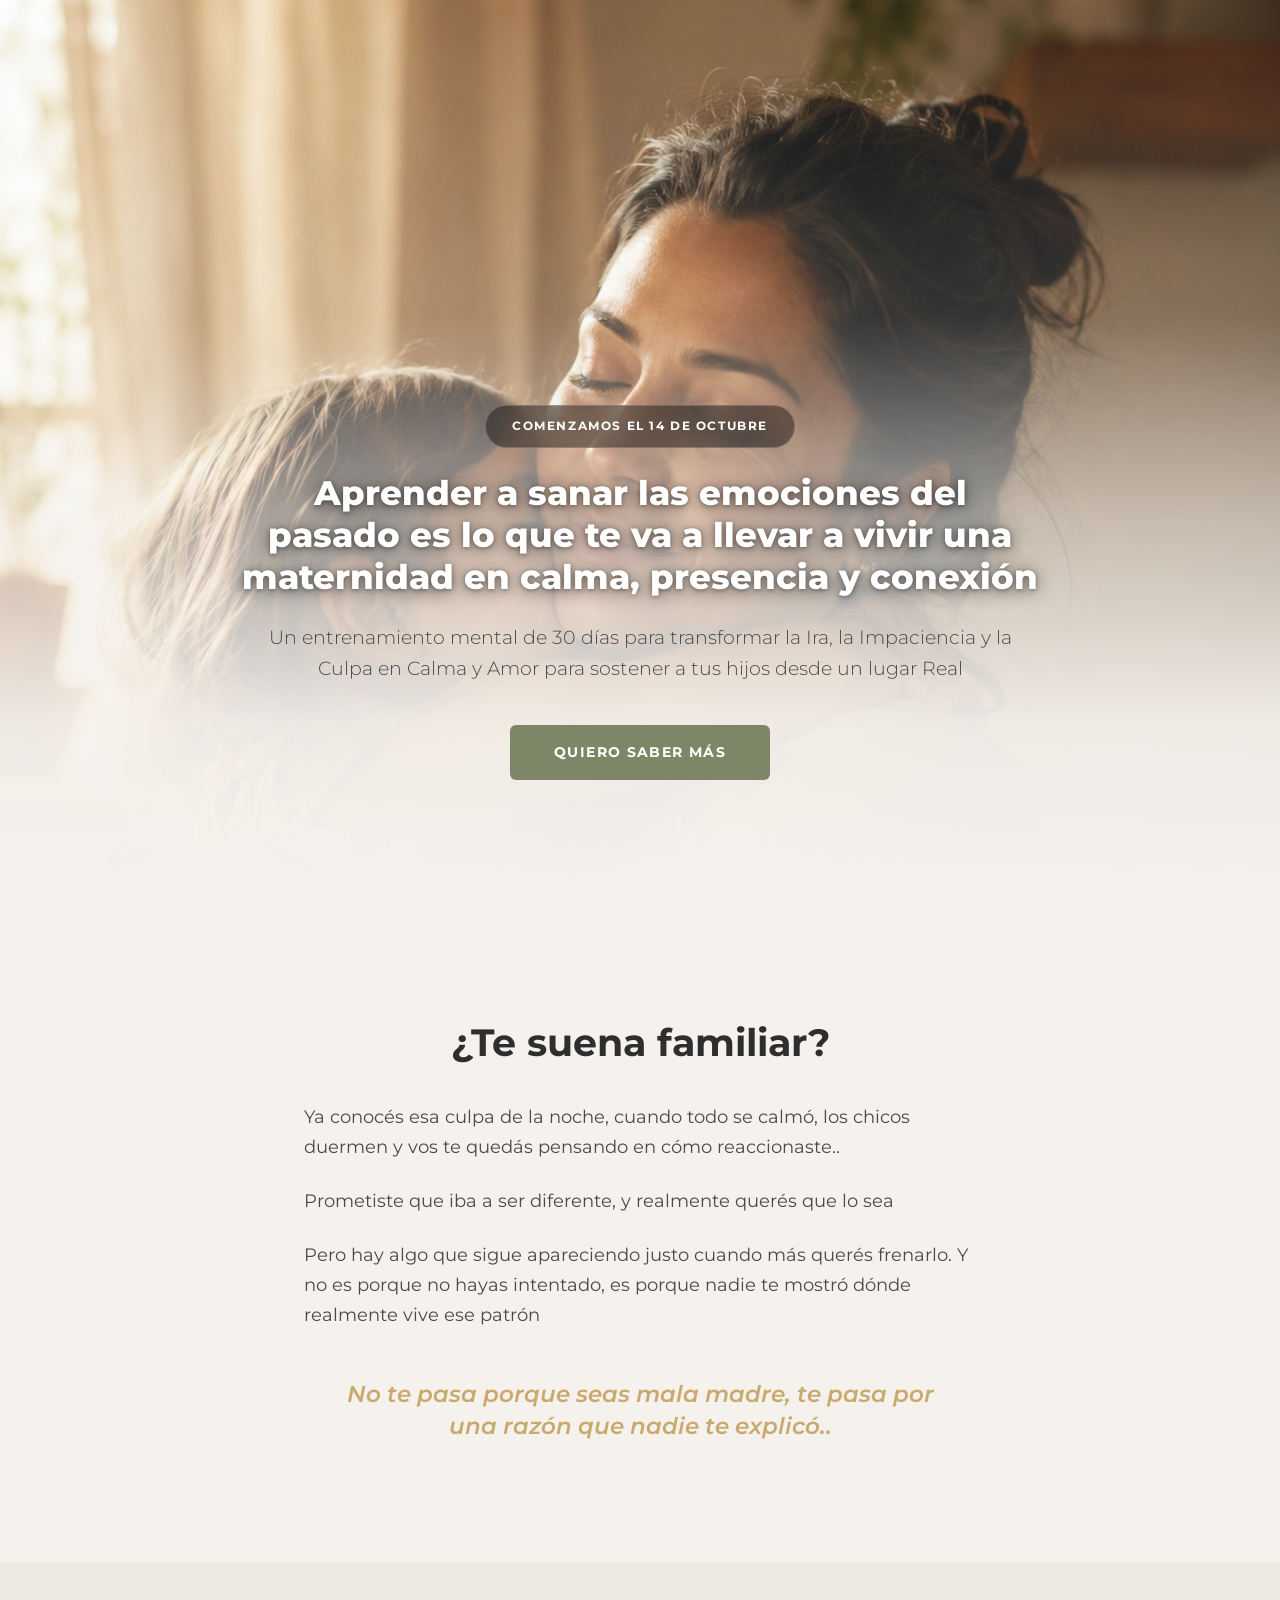
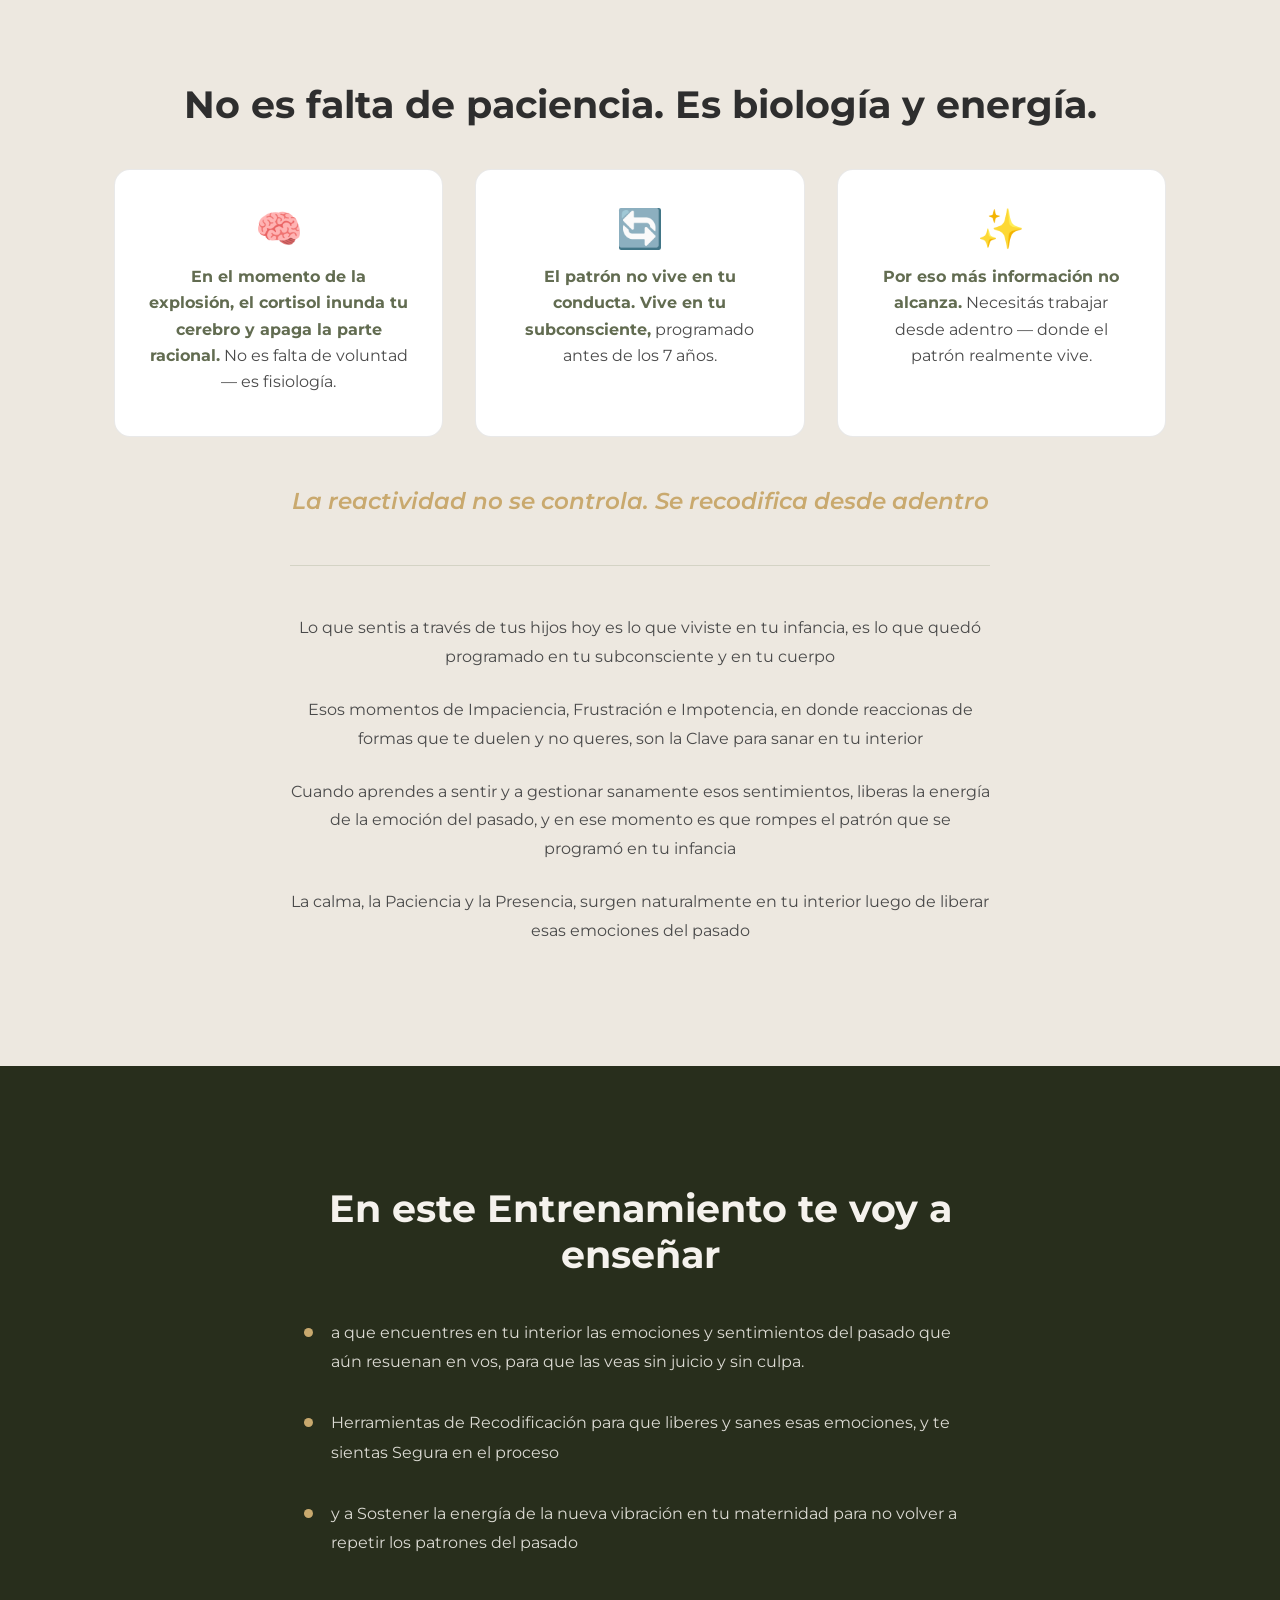
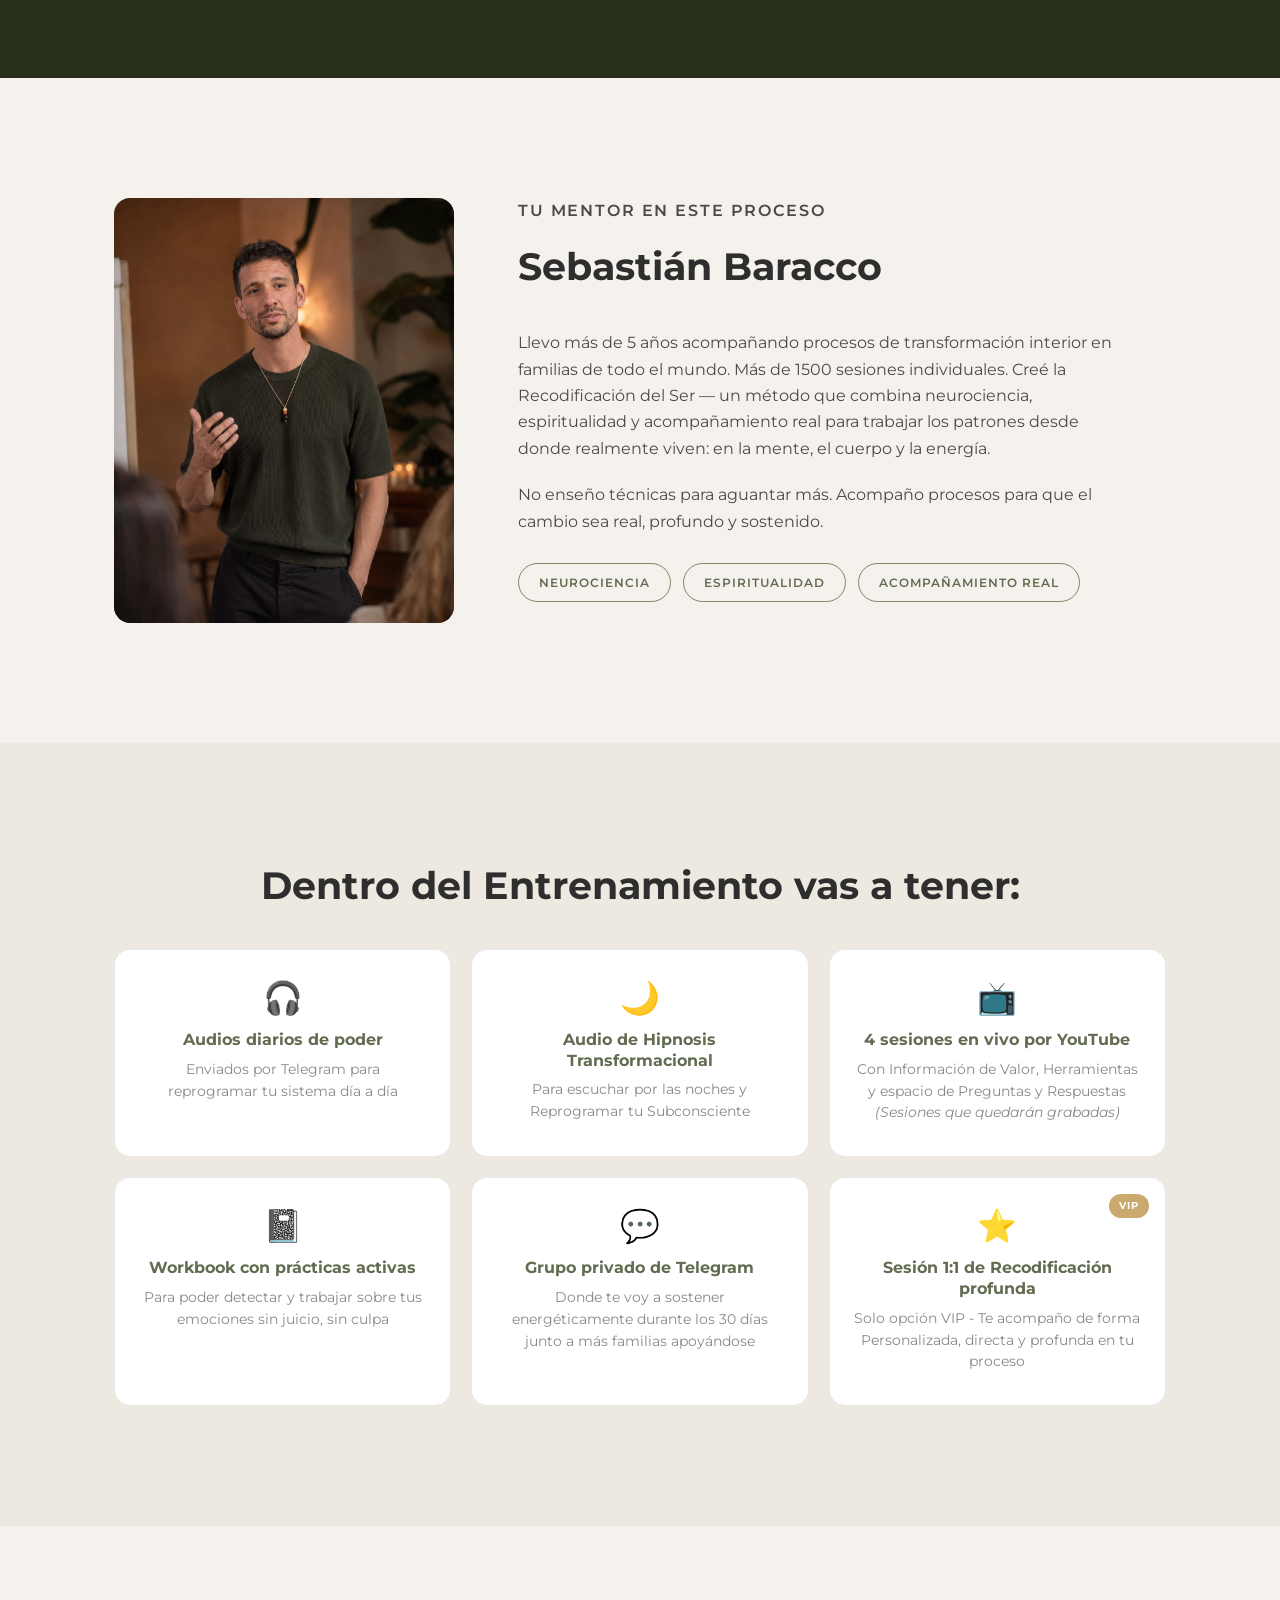
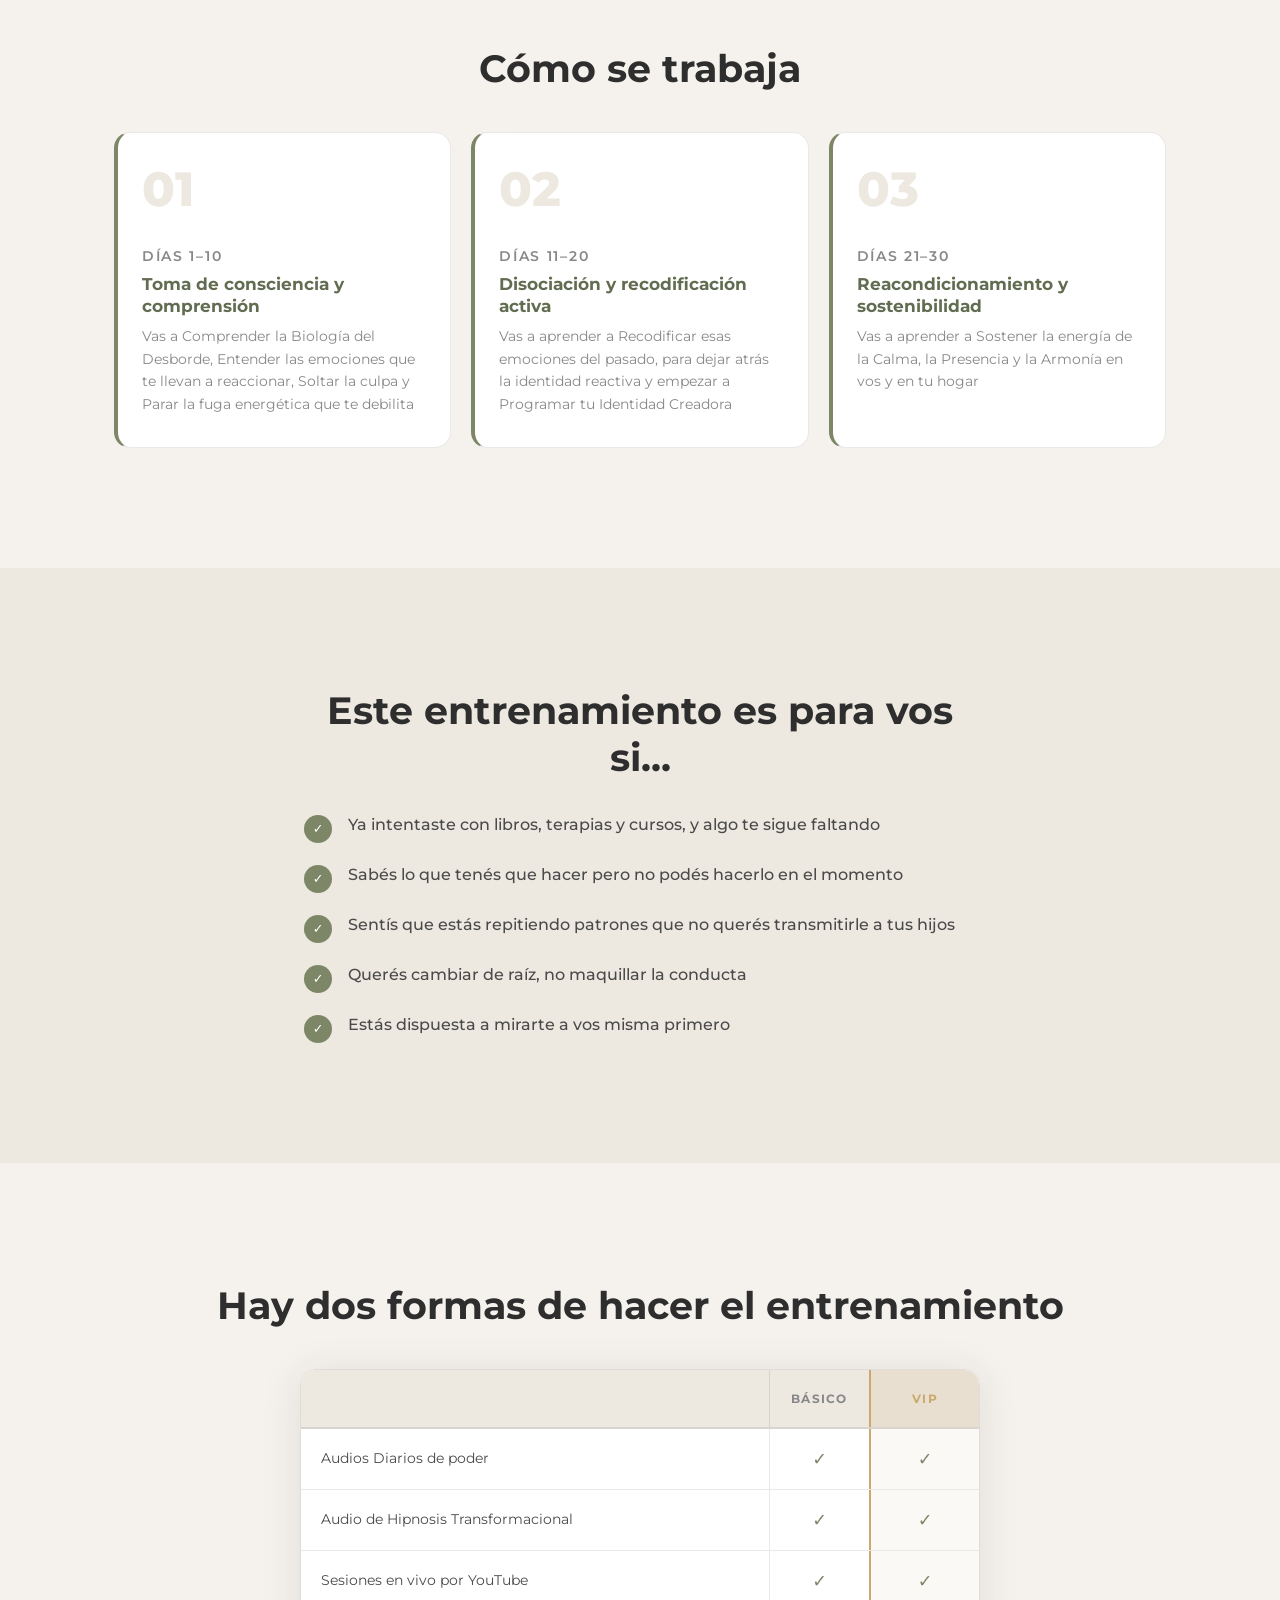
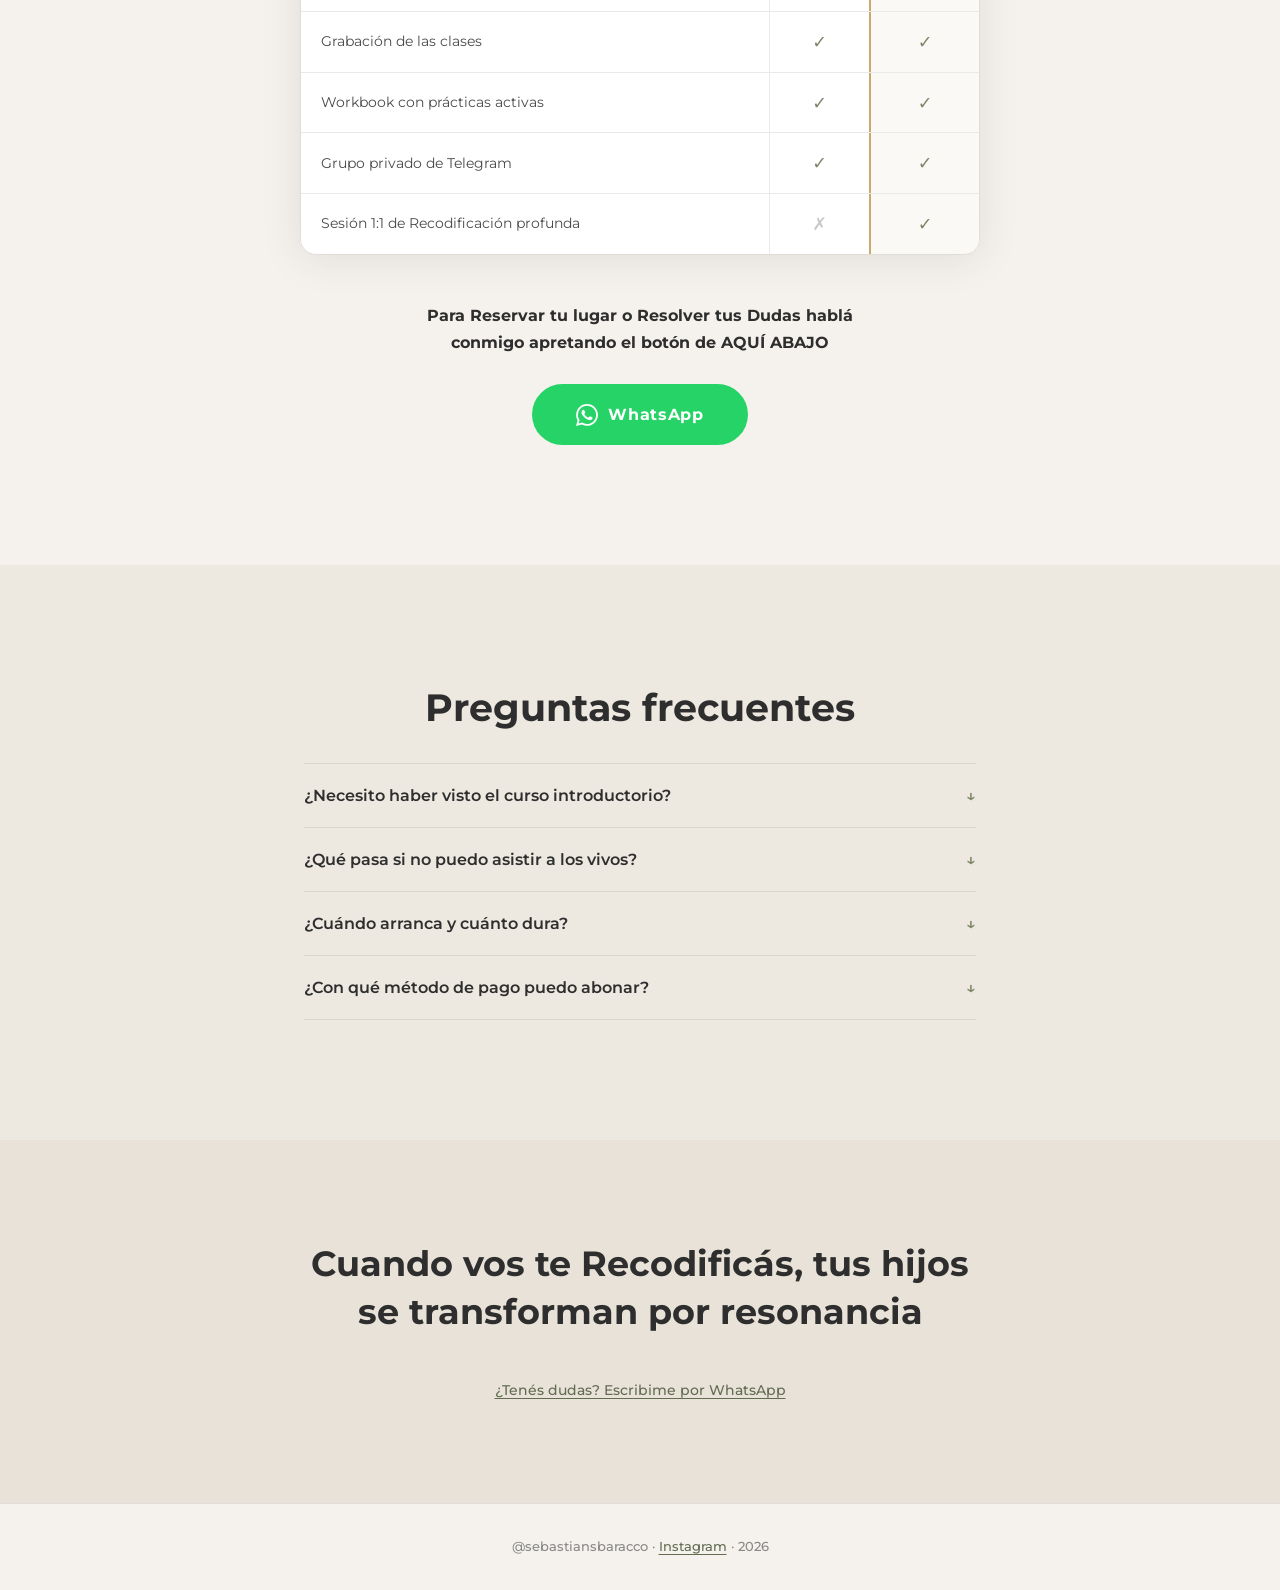
==== Mi-web/index.html @ 48325417 "Update index.html" ====
<!DOCTYPE html>
<html lang="es">
<head>
  <meta charset="UTF-8" />
  <meta name="viewport" content="width=device-width, initial-scale=1.0" />

  <!-- SEO -->
  <title>Recodifica tu Reactividad — Sebastián Baracco</title>
  <meta name="description" content="Un entrenamiento mental de 30 días para transformar la Ira, la Impaciencia y la Culpa en Calma y Amor. Creado por Sebastián Baracco, mentor de familias conscientes." />
  <meta property="og:title" content="Recodifica tu Reactividad" />
  <meta property="og:description" content="Aprender a sanar las emociones del pasado es lo que te va a llevar a vivir una maternidad en calma, presencia y conexión." />
  <meta property="og:image" content="assets/img/hero-image.jpg" />
  <meta property="og:type" content="website" />
  <meta name="twitter:card" content="summary_large_image" />

  <!-- Google Fonts: Montserrat -->
  <link rel="preconnect" href="https://fonts.googleapis.com" />
  <link rel="preconnect" href="https://fonts.gstatic.com" crossorigin />
  <link href="https://fonts.googleapis.com/css2?family=Montserrat:ital,wght@0,300;0,400;0,500;0,600;0,700;0,800&display=swap" rel="stylesheet" />

  <!-- Favicon -->
  <link rel="icon" href="assets/img/favicon.png" type="image/png" />
  <link rel="apple-touch-icon" href="assets/img/favicon.png" />

  <link rel="stylesheet" href="styles.css?v=20260605" />
</head>
<body>

  <!-- ================================================================
       1. HERO
  ================================================================ -->
  <section class="hero" id="hero">
    <div class="hero-bg" style="background-image: url('assets/img/hero-image.jpg')"></div>
    <div class="hero-overlay"></div>
    <div class="hero-content">
      <p class="hero-eyebrow hero-badge reveal">COMENZAMOS EL 14 DE OCTUBRE</p>
      <h1 class="hero-title reveal">
        Aprender a sanar las emociones del pasado es lo que te va a llevar a vivir una maternidad en calma, presencia y conexión
      </h1>
      <p class="hero-subtitle reveal">
        Un entrenamiento mental de 30 días para transformar la Ira, la Impaciencia y la Culpa en Calma y Amor para sostener a tus hijos desde un lugar Real
      </p>
      <a href="#problema" class="btn-primary reveal" id="hero-cta">Quiero saber más</a>
    </div>
  </section>


  <!-- ================================================================
       2. EL PROBLEMA
  ================================================================ -->
  <section class="section problema" id="problema">
    <div class="container container-narrow">
      <h2 class="section-title reveal">¿Te suena familiar?</h2>
      <div class="prose">
        <p class="reveal">Ya conocés esa culpa de la noche, cuando todo se calmó, los chicos duermen y vos te quedás pensando en cómo reaccionaste..</p>
        <p class="reveal">Prometiste que iba a ser diferente, y realmente querés que lo sea</p>
        <p class="reveal">Pero hay algo que sigue apareciendo justo cuando más querés frenarlo. Y no es porque no hayas intentado, es porque nadie te mostró dónde realmente vive ese patrón</p>
      </div>
      <p class="quote-highlight reveal">No te pasa porque seas mala madre, te pasa por una razón que nadie te explicó..</p>
    </div>
  </section>


  <!-- ================================================================
       3. LA REVELACIÓN
  ================================================================ -->
  <section class="section revelacion" id="revelacion">
    <div class="container">
      <h2 class="section-title reveal">No es falta de paciencia. Es biología y energía.</h2>

      <div class="revelation-grid">
        <div class="revelation-item reveal">
          <span class="revelation-icon" aria-hidden="true">🧠</span>
          <p><strong>En el momento de la explosión, el cortisol inunda tu cerebro y apaga la parte racional.</strong> No es falta de voluntad — es fisiología.</p>
        </div>
        <div class="revelation-item reveal">
          <span class="revelation-icon" aria-hidden="true">🔄</span>
          <p><strong>El patrón no vive en tu conducta. Vive en tu subconsciente,</strong> programado antes de los 7 años.</p>
        </div>
        <div class="revelation-item reveal">
          <span class="revelation-icon" aria-hidden="true">✨</span>
          <p><strong>Por eso más información no alcanza.</strong> Necesitás trabajar desde adentro — donde el patrón realmente vive.</p>
        </div>
      </div>

      <p class="quote-highlight reveal">La reactividad no se controla. Se recodifica desde adentro</p>

      <div class="reflection-prose">
        <p class="reveal">Lo que sentis a través de tus hijos hoy es lo que viviste en tu infancia, es lo que quedó programado en tu subconsciente y en tu cuerpo</p>
        <p class="reveal">Esos momentos de Impaciencia, Frustración e Impotencia, en donde reaccionas de formas que te duelen y no queres, son la Clave para sanar en tu interior</p>
        <p class="reveal">Cuando aprendes a sentir y a gestionar sanamente esos sentimientos, liberas la energía de la emoción del pasado, y en ese momento es que rompes el patrón que se programó en tu infancia</p>
        <p class="reveal">La calma, la Paciencia y la Presencia, surgen naturalmente en tu interior luego de liberar esas emociones del pasado</p>
      </div>
    </div>
  </section>


  <!-- ================================================================
       4. EN ESTE ENTRENAMIENTO — bloque oscuro
  ================================================================ -->
  <section class="section ensenanza" id="ensenanza">
    <div class="container container-narrow">
      <h2 class="section-title reveal">En este Entrenamiento te voy a enseñar</h2>
      <ul class="ensenanza-list">
        <li class="reveal">a que encuentres en tu interior las emociones y sentimientos del pasado que aún resuenan en vos, para que las veas sin juicio y sin culpa.</li>
        <li class="reveal">Herramientas de Recodificación para que liberes y sanes esas emociones, y te sientas Segura en el proceso</li>
        <li class="reveal">y a Sostener la energía de la nueva vibración en tu maternidad para no volver a repetir los patrones del pasado</li>
      </ul>
    </div>
  </section>


  <!-- ================================================================
       5. QUIÉN ES SEBA
  ================================================================ -->
  <section class="section seba" id="seba">
    <div class="container">
      <div class="seba-inner">
        <div class="seba-photo reveal">
          <img src="assets/img/seba-foto.jpg" alt="Sebastián Baracco, mentor de familias conscientes" loading="lazy" />
        </div>
        <div class="seba-text">
          <p class="section-eyebrow reveal">Tu mentor en este proceso</p>
          <h2 class="section-title left reveal">Sebastián Baracco</h2>
          <p class="reveal">Llevo más de 5 años acompañando procesos de transformación interior en familias de todo el mundo. Más de 1500 sesiones individuales. Creé la Recodificación del Ser — un método que combina neurociencia, espiritualidad y acompañamiento real para trabajar los patrones desde donde realmente viven: en la mente, el cuerpo y la energía.</p>
          <p class="reveal">No enseño técnicas para aguantar más. Acompaño procesos para que el cambio sea real, profundo y sostenido.</p>
          <div class="pillars reveal">
            <span class="pillar">Neurociencia</span>
            <span class="pillar">Espiritualidad</span>
            <span class="pillar">Acompañamiento real</span>
          </div>
        </div>
      </div>
    </div>
  </section>


  <!-- ================================================================
       6. QUÉ INCLUYE
  ================================================================ -->
  <section class="section incluye" id="incluye">
    <div class="container">
      <h2 class="section-title reveal">Dentro del Entrenamiento vas a tener:</h2>

      <div class="includes-grid">
        <div class="include-card reveal">
          <span class="include-icon" aria-hidden="true">🎧</span>
          <h3>Audios diarios de poder</h3>
          <p>Enviados por Telegram para reprogramar tu sistema día a día</p>
        </div>
        <div class="include-card reveal">
          <span class="include-icon" aria-hidden="true">🌙</span>
          <h3>Audio de Hipnosis Transformacional</h3>
          <p>Para escuchar por las noches y Reprogramar tu Subconsciente</p>
        </div>
        <div class="include-card reveal">
          <span class="include-icon" aria-hidden="true">📺</span>
          <h3>4 sesiones en vivo por YouTube</h3>
          <p>Con Información de Valor, Herramientas y espacio de Preguntas y Respuestas<br><em>(Sesiones que quedarán grabadas)</em></p>
        </div>
        <div class="include-card reveal">
          <span class="include-icon" aria-hidden="true">📓</span>
          <h3>Workbook con prácticas activas</h3>
          <p>Para poder detectar y trabajar sobre tus emociones sin juicio, sin culpa</p>
        </div>
        <div class="include-card reveal">
          <span class="include-icon" aria-hidden="true">💬</span>
          <h3>Grupo privado de Telegram</h3>
          <p>Donde te voy a sostener energéticamente durante los 30 días junto a más familias apoyándose</p>
        </div>
        <div class="include-card reveal vip-only">
          <span class="include-icon" aria-hidden="true">⭐</span>
          <h3>Sesión 1:1 de Recodificación profunda</h3>
          <p>Solo opción VIP - Te acompaño de forma Personalizada, directa y profunda en tu proceso</p>
          <span class="card-vip-tag">VIP</span>
        </div>
      </div>
    </div>
  </section>


  <!-- ================================================================
       7. LAS 3 FASES
  ================================================================ -->
  <section class="section fases" id="fases">
    <div class="container">
      <h2 class="section-title reveal">Cómo se trabaja</h2>

      <div class="fases-grid">
        <div class="fase-card reveal">
          <span class="fase-numero" aria-hidden="true">01</span>
          <div class="fase-content">
            <p class="fase-dias">Días 1–10</p>
            <h3>Toma de consciencia y comprensión</h3>
            <p>Vas a Comprender la Biología del Desborde, Entender las emociones que te llevan a reaccionar, Soltar la culpa y Parar la fuga energética que te debilita</p>
          </div>
        </div>
        <div class="fase-card reveal">
          <span class="fase-numero" aria-hidden="true">02</span>
          <div class="fase-content">
            <p class="fase-dias">Días 11–20</p>
            <h3>Disociación y recodificación activa</h3>
            <p>Vas a aprender a Recodificar esas emociones del pasado, para dejar atrás la identidad reactiva y empezar a Programar tu Identidad Creadora</p>
          </div>
        </div>
        <div class="fase-card reveal">
          <span class="fase-numero" aria-hidden="true">03</span>
          <div class="fase-content">
            <p class="fase-dias">Días 21–30</p>
            <h3>Reacondicionamiento y sostenibilidad</h3>
            <p>Vas a aprender a Sostener la energía de la Calma, la Presencia y la Armonía en vos y en tu hogar</p>
          </div>
        </div>
      </div>
    </div>
  </section>


  <!-- ================================================================
       8. PARA QUIÉN ES
  ================================================================ -->
  <section class="section para-quien" id="para-quien">
    <div class="container container-narrow">
      <h2 class="section-title reveal">Este entrenamiento es para vos si...</h2>

      <ul class="checklist" role="list">
        <li class="reveal"><span class="check" aria-hidden="true">✓</span>Ya intentaste con libros, terapias y cursos, y algo te sigue faltando</li>
        <li class="reveal"><span class="check" aria-hidden="true">✓</span>Sabés lo que tenés que hacer pero no podés hacerlo en el momento</li>
        <li class="reveal"><span class="check" aria-hidden="true">✓</span>Sentís que estás repitiendo patrones que no querés transmitirle a tus hijos</li>
        <li class="reveal"><span class="check" aria-hidden="true">✓</span>Querés cambiar de raíz, no maquillar la conducta</li>
        <li class="reveal"><span class="check" aria-hidden="true">✓</span>Estás dispuesta a mirarte a vos misma primero</li>
      </ul>
    </div>
  </section>


  <!-- ================================================================
       9. LA OFERTA — tabla comparativa
  ================================================================ -->
  <section class="section oferta" id="oferta">
    <div class="container">
      <h2 class="section-title reveal">Hay dos formas de hacer el entrenamiento</h2>

      <div class="comparison-wrap reveal">
        <div class="comparison-table">

          <!-- Cabecera -->
          <div class="ct-row ct-head-row">
            <div class="ct-feat-col"></div>
            <div class="ct-plan-col ct-basic-col">Básico</div>
            <div class="ct-plan-col ct-vip-col">VIP</div>
          </div>

          <!-- Filas de funcionalidades -->
          <div class="ct-row">
            <div class="ct-feat-col">Audios Diarios de poder</div>
            <div class="ct-plan-col ct-basic-col"><span class="ct-yes">✓</span></div>
            <div class="ct-plan-col ct-vip-col"><span class="ct-yes">✓</span></div>
          </div>
          <div class="ct-row">
            <div class="ct-feat-col">Audio de Hipnosis Transformacional</div>
            <div class="ct-plan-col ct-basic-col"><span class="ct-yes">✓</span></div>
            <div class="ct-plan-col ct-vip-col"><span class="ct-yes">✓</span></div>
          </div>
          <div class="ct-row">
            <div class="ct-feat-col">Sesiones en vivo por YouTube</div>
            <div class="ct-plan-col ct-basic-col"><span class="ct-yes">✓</span></div>
            <div class="ct-plan-col ct-vip-col"><span class="ct-yes">✓</span></div>
          </div>
          <div class="ct-row">
            <div class="ct-feat-col">Grabación de las clases</div>
            <div class="ct-plan-col ct-basic-col"><span class="ct-yes">✓</span></div>
            <div class="ct-plan-col ct-vip-col"><span class="ct-yes">✓</span></div>
          </div>
          <div class="ct-row">
            <div class="ct-feat-col">Workbook con prácticas activas</div>
            <div class="ct-plan-col ct-basic-col"><span class="ct-yes">✓</span></div>
            <div class="ct-plan-col ct-vip-col"><span class="ct-yes">✓</span></div>
          </div>
          <div class="ct-row">
            <div class="ct-feat-col">Grupo privado de Telegram</div>
            <div class="ct-plan-col ct-basic-col"><span class="ct-yes">✓</span></div>
            <div class="ct-plan-col ct-vip-col"><span class="ct-yes">✓</span></div>
          </div>
          <div class="ct-row ct-last-row">
            <div class="ct-feat-col">Sesión 1:1 de Recodificación profunda</div>
            <div class="ct-plan-col ct-basic-col"><span class="ct-no">✗</span></div>
            <div class="ct-plan-col ct-vip-col"><span class="ct-yes">✓</span></div>
          </div>

        </div>
      </div>

      <p class="comparison-cta-text reveal"><strong>Para Reservar tu lugar o Resolver tus Dudas hablá conmigo apretando el botón de AQUÍ ABAJO</strong></p>

      <a href="https://wa.me/59897988262?text=Seba%20vengo%20de%20la%20p%C3%A1gina%20del%20Entrenamiento%20de%2030%20d%C3%ADas%2C%20y%20quiero%20ser%20parte...%20%28dime%20tu%20consulta%20si%20la%20tienes%29" class="btn-whatsapp reveal" target="_blank" rel="noopener noreferrer">
        <svg xmlns="http://www.w3.org/2000/svg" width="22" height="22" viewBox="0 0 24 24" fill="currentColor" aria-hidden="true">
          <path d="M.057 24l1.687-6.163c-1.041-1.804-1.588-3.849-1.587-5.946.003-6.556 5.338-11.891 11.893-11.891 3.181.001 6.167 1.24 8.413 3.488 2.245 2.248 3.481 5.236 3.48 8.414-.003 6.557-5.338 11.892-11.893 11.892-1.99-.001-3.951-.5-5.688-1.448l-6.305 1.654zm6.597-3.807c1.676.995 3.276 1.591 5.392 1.592 5.448 0 9.886-4.434 9.889-9.885.002-5.462-4.415-9.89-9.881-9.892-5.452 0-9.887 4.434-9.889 9.884-.001 2.225.651 3.891 1.746 5.634l-.999 3.648 3.742-.981zm11.387-5.464c-.074-.124-.272-.198-.57-.347-.297-.149-1.758-.867-2.031-.967-.272-.099-.47-.148-.669.149-.198.297-.768.967-.941 1.165-.173.198-.345.223-.643.074-.297-.149-1.255-.462-2.39-1.475-.883-.788-1.48-1.761-1.653-2.059-.173-.297-.018-.458.13-.606.134-.133.297-.347.446-.521.151-.172.2-.296.3-.495.099-.198.05-.372-.025-.521-.075-.148-.669-1.611-.916-2.206-.242-.579-.487-.501-.669-.51l-.57-.01c-.198 0-.52.074-.792.372s-1.04 1.016-1.04 2.479 1.065 2.876 1.213 3.074c.149.198 2.095 3.2 5.076 4.487.709.306 1.263.489 1.694.626.712.226 1.36.194 1.872.118.571-.085 1.758-.719 2.006-1.413.248-.695.248-1.29.173-1.414z"/>
        </svg>
        WhatsApp
      </a>

    </div>
  </section>


  <!-- ================================================================
       10. FAQ
  ================================================================ -->
  <section class="section faq" id="faq">
    <div class="container container-narrow">
      <h2 class="section-title reveal">Preguntas frecuentes</h2>

      <div class="accordion">
        <div class="accordion-item reveal">
          <button class="accordion-btn" aria-expanded="false">
            ¿Necesito haber visto el curso introductorio?
            <span class="accordion-arrow" aria-hidden="true">↓</span>
          </button>
          <div class="accordion-body" role="region">
            <p>Recomendamos verlo, pero no es obligatorio. Toda la información necesaria se da dentro del entrenamiento.</p>
          </div>
        </div>
        <div class="accordion-item reveal">
          <button class="accordion-btn" aria-expanded="false">
            ¿Qué pasa si no puedo asistir a los vivos?
            <span class="accordion-arrow" aria-hidden="true">↓</span>
          </button>
          <div class="accordion-body" role="region">
            <p>Quedan grabados y disponibles para que los veas cuando puedas.</p>
          </div>
        </div>
        <div class="accordion-item reveal">
          <button class="accordion-btn" aria-expanded="false">
            ¿Cuándo arranca y cuánto dura?
            <span class="accordion-arrow" aria-hidden="true">↓</span>
          </button>
          <div class="accordion-body" role="region">
            <p>Arranca el 14 de Octubre y dura 30 días exactos.</p>
          </div>
        </div>
        <div class="accordion-item reveal">
          <button class="accordion-btn" aria-expanded="false">
            ¿Con qué método de pago puedo abonar?
            <span class="accordion-arrow" aria-hidden="true">↓</span>
          </button>
          <div class="accordion-body" role="region">
            <p>Contactame por WhatsApp en el botón que está más abajo y te paso los datos.</p>
          </div>
        </div>
      </div>
    </div>
  </section>


  <!-- ================================================================
       11. CIERRE — CTA FINAL
  ================================================================ -->
  <section class="section cierre" id="cierre">
    <div class="container">
      <p class="cierre-title reveal">
        Cuando vos te Recodificás, tus hijos se transforman por resonancia
      </p>
      <a href="https://wa.me/59897988262?text=Seba%20vengo%20de%20la%20p%C3%A1gina%20del%20Entrenamiento%20de%2030%20d%C3%ADas%2C%20y%20quiero%20ser%20parte...%20%28dime%20tu%20consulta%20si%20la%20tienes%29" class="whatsapp-link reveal" target="_blank" rel="noopener noreferrer">
        ¿Tenés dudas? Escribime por WhatsApp
      </a>
    </div>
  </section>


  <!-- ================================================================
       12. FOOTER
  ================================================================ -->
  <footer class="footer">
    <div class="container">
      <p>
        @sebastiansbaracco ·
        <a href="https://instagram.com/sebastiansbaracco" target="_blank" rel="noopener noreferrer">Instagram</a>
        · 2026
      </p>
    </div>
  </footer>

  <script defer src="script.js?v=20260605"></script>

</body>
</html>
---- Mi-web/styles.css ----
/* ================================================================
   Recodifica tu Reactividad — Sebastián Baracco
   styles.css · v20260604
   Mobile-first · Montserrat · Paleta cálida premium
================================================================ */

/* ----------------------------------------------------------------
   1. CUSTOM PROPERTIES
---------------------------------------------------------------- */
:root {
  /* Paleta principal */
  --cream:      #f5f2ed;
  --cream-dark: #ede8e0;
  --olive:      #7d8767;
  --olive-dark: #626c51;
  --gold:       #c9a96e;
  --gold-light: #dbbe8e;
  --ink:        #2e2e2e;
  --ink-soft:   #4a4a4a;
  --ink-mute:   #888888;
  --white:      #ffffff;
  --line:       rgba(46, 46, 46, 0.1);

  /* Tipografía */
  --font:       'Montserrat', -apple-system, BlinkMacSystemFont, 'Segoe UI', system-ui, sans-serif;

  /* Espaciado */
  --section-pad: 72px;
  --container:   1100px;
  --narrow:      720px;

  /* Radios */
  --radius:     6px;
  --radius-lg:  16px;

  /* Transición base */
  --ease:       cubic-bezier(0.4, 0, 0.2, 1);
  --dur:        0.65s;
}


/* ----------------------------------------------------------------
   2. RESET & BASE
---------------------------------------------------------------- */
*, *::before, *::after {
  box-sizing: border-box;
  margin: 0;
  padding: 0;
}

html {
  overflow-x: clip;           /* no usar hidden — rompería sticky */
  scroll-behavior: smooth;
  -webkit-text-size-adjust: 100%;
}

@media (prefers-reduced-motion: reduce) {
  html { scroll-behavior: auto; }
}

body {
  font-family: var(--font);
  font-size: 1rem;
  line-height: 1.7;
  color: var(--ink);
  background-color: var(--cream);
  overflow-x: clip;
  -webkit-font-smoothing: antialiased;
  -moz-osx-font-smoothing: grayscale;
  text-rendering: optimizeLegibility;
}

img {
  max-width: 100%;
  display: block;
}

a {
  color: inherit;
  text-decoration: none;
}

button {
  cursor: pointer;
  border: none;
  background: none;
  font-family: var(--font);
}

ul { list-style: none; }

/* ----------------------------------------------------------------
   3. SCROLL REVEAL — fade-in al hacer scroll
   Nota: .reveal[data-split] siempre visible (seguridad).
---------------------------------------------------------------- */
.reveal {
  opacity: 0;
  transform: translateY(20px);
  transition: opacity var(--dur) var(--ease),
              transform var(--dur) var(--ease);
}
.reveal.is-visible {
  opacity: 1;
  transform: none;
}
/* Seguridad: elementos con data-split nunca quedan invisibles */
.reveal[data-split] {
  opacity: 1;
  transform: none;
}

/* Delays escalonados para grillas */
.includes-grid .include-card:nth-child(1) { transition-delay: 0.00s; }
.includes-grid .include-card:nth-child(2) { transition-delay: 0.08s; }
.includes-grid .include-card:nth-child(3) { transition-delay: 0.16s; }
.includes-grid .include-card:nth-child(4) { transition-delay: 0.24s; }
.includes-grid .include-card:nth-child(5) { transition-delay: 0.32s; }
.includes-grid .include-card:nth-child(6) { transition-delay: 0.40s; }

.checklist li:nth-child(1) { transition-delay: 0.00s; }
.checklist li:nth-child(2) { transition-delay: 0.08s; }
.checklist li:nth-child(3) { transition-delay: 0.16s; }
.checklist li:nth-child(4) { transition-delay: 0.24s; }
.checklist li:nth-child(5) { transition-delay: 0.32s; }

.fases-grid .fase-card:nth-child(1) { transition-delay: 0.00s; }
.fases-grid .fase-card:nth-child(2) { transition-delay: 0.12s; }
.fases-grid .fase-card:nth-child(3) { transition-delay: 0.24s; }


/* ----------------------------------------------------------------
   4. CONTENEDORES
---------------------------------------------------------------- */
.container {
  width: 100%;
  max-width: var(--container);
  margin-inline: auto;
  padding-inline: 24px;
}
.container-narrow {
  max-width: var(--narrow);
}


/* ----------------------------------------------------------------
   5. SECCIONES — espaciado base
---------------------------------------------------------------- */
.section {
  padding-block: var(--section-pad);
}

/* Alternamos el fondo entre secciones para ritmo visual */
.problema  { background: var(--cream); }
.revelacion { background: var(--cream-dark); }
.seba      { background: var(--cream); }
.incluye   { background: var(--cream-dark); }
.fases     { background: var(--cream); }
.para-quien { background: var(--cream-dark); }
.oferta    { background: var(--cream); }
.faq       { background: var(--cream-dark); }
.cierre    { background: #e8e2d8; }    /* ligeramente más oscuro */


/* ----------------------------------------------------------------
   6. TIPOGRAFÍA COMPARTIDA
---------------------------------------------------------------- */
.section-title {
  font-size: clamp(1.6rem, 5vw, 2.4rem);
  font-weight: 700;
  line-height: 1.2;
  color: var(--ink);
  text-align: center;
  margin-bottom: 40px;
}
.section-title.left {
  text-align: left;
}

.section-eyebrow {
  font-size: 0.75rem;
  font-weight: 600;
  letter-spacing: 0.12em;
  text-transform: uppercase;
  color: var(--olive);
  margin-bottom: 12px;
}

/* Cita destacada en dorado */
.quote-highlight {
  font-size: clamp(1.1rem, 3.5vw, 1.45rem);
  font-weight: 600;
  font-style: italic;
  color: var(--gold);
  text-align: center;
  line-height: 1.4;
  margin-top: 48px;
  padding: 0 16px;
}

/* Prosa editorial */
.prose p {
  font-size: clamp(1rem, 2.5vw, 1.1rem);
  font-weight: 400;
  color: var(--ink-soft);
  margin-bottom: 24px;
  max-width: 65ch;
  margin-inline: auto;
}
.prose p:last-child { margin-bottom: 0; }


/* ----------------------------------------------------------------
   7. BOTONES
---------------------------------------------------------------- */
.btn-primary {
  display: inline-block;
  padding: 16px 44px;
  background: var(--olive);
  color: var(--white);
  font-family: var(--font);
  font-size: 0.85rem;
  font-weight: 700;
  letter-spacing: 0.1em;
  text-transform: uppercase;
  border-radius: var(--radius);
  transition: background 0.25s var(--ease), transform 0.2s var(--ease), box-shadow 0.25s var(--ease);
}
@media (hover: hover) {
  .btn-primary:hover {
    background: var(--olive-dark);
    transform: translateY(-2px);
    box-shadow: 0 8px 24px rgba(125, 135, 103, 0.3);
  }
}
.btn-primary:active { transform: translateY(0); }

.btn-gold {
  display: inline-block;
  padding: 20px 56px;
  background: var(--gold);
  color: var(--white);
  font-family: var(--font);
  font-size: 0.95rem;
  font-weight: 700;
  letter-spacing: 0.08em;
  text-transform: uppercase;
  border-radius: var(--radius);
  border: none;
  transition: background 0.25s var(--ease), transform 0.2s var(--ease), box-shadow 0.25s var(--ease);
  cursor: pointer;
}
@media (hover: hover) {
  .btn-gold:hover {
    background: #b8944e;
    transform: translateY(-2px);
    box-shadow: 0 10px 32px rgba(201, 169, 110, 0.35);
  }
}
.btn-gold:active { transform: translateY(0); }


/* ----------------------------------------------------------------
   8. HERO
---------------------------------------------------------------- */
.hero {
  position: relative;
  min-height: 100vh;        /* fallback */
  min-height: 100svh;       /* iOS Safari fix */
  display: flex;
  align-items: flex-end;
  justify-content: center;
  overflow: hidden;
}

/* Imagen de fondo */
.hero-bg {
  position: absolute;
  inset: 0;
  background-color: #c4b49a;   /* fallback cálido si la foto no carga */
  background-size: cover;
  background-position: center 20%;  /* anclar en zona de rostros */
  background-repeat: no-repeat;
  transform: scale(1.04);       /* ligero zoom para el efecto al cargar */
  transition: transform 8s ease-out;
}
.hero-bg.loaded {
  transform: scale(1);
}

/* Overlay cremoso para legibilidad —
   la foto se ve clara en la mitad superior,
   el texto del hero descansa sobre crema en la parte inferior */
.hero-overlay {
  position: absolute;
  inset: 0;
  background: linear-gradient(
    to bottom,
    rgba(245, 242, 237, 0.05) 0%,    /* foto casi limpia arriba */
    rgba(245, 242, 237, 0.20) 35%,
    rgba(245, 242, 237, 0.65) 58%,
    rgba(245, 242, 237, 0.95) 80%,
    rgba(245, 242, 237, 1.00) 100%    /* funde suavemente con el fondo */
  );
}

/* Contenido del hero */
.hero-content {
  position: relative;
  z-index: 2;
  text-align: center;
  padding: 80px 24px 72px;
  max-width: 820px;
  width: 100%;
}

@media (min-width: 1024px) {
  .hero-content {
    max-width: 1060px;
    padding-inline: 48px;
  }
}

.hero-eyebrow {
  font-size: 0.72rem;
  font-weight: 600;
  letter-spacing: 0.15em;
  text-transform: uppercase;
  color: var(--olive);
  margin-bottom: 20px;
}

.hero-title {
  font-size: clamp(1.35rem, 3.2vw, 2.1rem);
  font-weight: 800;
  line-height: 1.25;
  color: #ffffff;
  text-shadow: 0 2px 18px rgba(0, 0, 0, 0.55), 0 1px 5px rgba(0, 0, 0, 0.4);
  margin-bottom: 24px;
  text-wrap: balance;
}

.hero-subtitle {
  font-size: clamp(1rem, 2.5vw, 1.2rem);
  font-weight: 300;
  color: var(--ink-soft);
  max-width: 60ch;
  margin-inline: auto;
  margin-bottom: 40px;
  line-height: 1.65;
}

/* Delays del hero */
.hero-eyebrow  { transition-delay: 0.10s; }
.hero-title    { transition-delay: 0.20s; }
.hero-subtitle { transition-delay: 0.35s; }
#hero-cta      { transition-delay: 0.50s; }


/* ----------------------------------------------------------------
   9. PROBLEMA
---------------------------------------------------------------- */
.problema .section-title {
  margin-bottom: 36px;
}


/* ----------------------------------------------------------------
   10. REVELACIÓN
---------------------------------------------------------------- */
.revelation-grid {
  display: flex;
  flex-direction: column;
  gap: 32px;
  margin-bottom: 0;
}

.revelation-item {
  display: flex;
  flex-direction: column;
  align-items: center;
  text-align: center;
  gap: 16px;
  padding: 36px 28px;
  background: var(--white);
  border-radius: var(--radius-lg);
  border: 1px solid var(--line);
  transition: opacity var(--dur) var(--ease),
              transform var(--dur) var(--ease),
              box-shadow 0.3s var(--ease);
}
.revelation-item strong {
  color: var(--olive-dark);
}

@media (hover: hover) {
  .revelation-item:hover {
    box-shadow: 0 8px 40px rgba(125, 135, 103, 0.12);
  }
}

.revelation-icon {
  font-size: 2.4rem;
  line-height: 1;
}

.revelation-item p {
  font-size: 0.97rem;
  color: var(--ink-soft);
  max-width: 52ch;
}


/* ----------------------------------------------------------------
   11. SEBA
---------------------------------------------------------------- */
.seba-inner {
  display: flex;
  flex-direction: column;
  gap: 48px;
  align-items: center;
}

.seba-photo {
  width: 100%;
  max-width: 400px;
  border-radius: var(--radius-lg);
  overflow: hidden;
  aspect-ratio: 4/5;
  background: linear-gradient(135deg, #e0d4c0, #c4b09a);  /* fallback cálido */
  flex-shrink: 0;
}
.seba-photo img {
  width: 100%;
  height: 100%;
  object-fit: cover;
  object-position: center 15%;   /* muestra la cara y torso de Seba */
}

.seba-text {
  max-width: 600px;
}
.seba-text p {
  font-size: 0.97rem;
  color: var(--ink-soft);
  margin-bottom: 20px;
}
.seba-text p:last-of-type { margin-bottom: 0; }

.pillars {
  display: flex;
  flex-wrap: wrap;
  gap: 12px;
  margin-top: 28px;
}
.pillar {
  display: inline-block;
  padding: 8px 20px;
  font-size: 0.78rem;
  font-weight: 600;
  letter-spacing: 0.08em;
  text-transform: uppercase;
  color: var(--olive-dark);
  border: 1.5px solid var(--olive);
  border-radius: 100px;
}


/* ----------------------------------------------------------------
   12. QUÉ INCLUYE
---------------------------------------------------------------- */
.includes-grid {
  display: grid;
  grid-template-columns: 1fr;
  gap: 20px;
}

.include-card {
  position: relative;
  padding: 32px 24px;
  background: var(--white);
  border-radius: var(--radius-lg);
  border: 1px solid var(--line);
  text-align: center;
  transition: opacity var(--dur) var(--ease),
              transform var(--dur) var(--ease),
              box-shadow 0.3s var(--ease);
}
@media (hover: hover) {
  .include-card:hover {
    box-shadow: 0 8px 36px rgba(125, 135, 103, 0.12);
    transform: translateY(-3px);
  }
}

.include-icon {
  font-size: 2rem;
  line-height: 1;
  display: block;
  margin-bottom: 16px;
  margin-inline: auto;
}

.include-card h3 {
  font-size: 1rem;
  font-weight: 700;
  color: var(--olive-dark);
  margin-bottom: 8px;
  line-height: 1.3;
}
.include-card p {
  font-size: 0.88rem;
  color: var(--ink-mute);
  line-height: 1.55;
}

/* VIP tag en la tarjeta de sesión */
.card-vip-tag {
  position: absolute;
  top: 16px;
  right: 16px;
  font-size: 0.65rem;
  font-weight: 700;
  letter-spacing: 0.1em;
  color: var(--white);
  background: var(--gold);
  padding: 3px 10px;
  border-radius: 100px;
}


/* ----------------------------------------------------------------
   13. FASES
---------------------------------------------------------------- */
.fases-grid {
  display: flex;
  flex-direction: column;
  gap: 20px;
}

.fase-card {
  display: flex;
  align-items: flex-start;
  gap: 24px;
  padding: 32px 24px;
  background: var(--white);
  border-radius: var(--radius-lg);
  border: 1px solid var(--line);
  border-left: 4px solid var(--olive);
  transition: opacity var(--dur) var(--ease),
              transform var(--dur) var(--ease);
}

.fase-numero {
  font-size: 2.5rem;
  font-weight: 800;
  color: var(--cream-dark);
  line-height: 1;
  flex-shrink: 0;
  min-width: 52px;
}

.fase-content { flex: 1; }

.fase-dias {
  font-size: 0.72rem;
  font-weight: 600;
  letter-spacing: 0.12em;
  text-transform: uppercase;
  color: var(--gold);
  margin-bottom: 6px;
}

.fase-content h3 {
  font-size: 1.05rem;
  font-weight: 700;
  color: var(--olive-dark);
  margin-bottom: 8px;
  line-height: 1.3;
}
.fase-content p {
  font-size: 0.88rem;
  color: var(--ink-mute);
  line-height: 1.6;
}


/* ----------------------------------------------------------------
   14. PARA QUIÉN ES
---------------------------------------------------------------- */
.para-quien .section-title { margin-bottom: 32px; }

.checklist {
  display: flex;
  flex-direction: column;
  gap: 20px;
}
.checklist li {
  display: flex;
  align-items: flex-start;
  gap: 16px;
  font-size: 1rem;
  font-weight: 500;
  color: var(--ink-soft);
  line-height: 1.55;
}
.check {
  display: inline-flex;
  align-items: center;
  justify-content: center;
  width: 28px;
  height: 28px;
  min-width: 28px;
  background: var(--olive);
  color: var(--white);
  font-size: 0.8rem;
  font-weight: 700;
  border-radius: 50%;
  margin-top: 2px;
}


/* ----------------------------------------------------------------
   15. OFERTA — PRICING
---------------------------------------------------------------- */
.oferta-sub {
  text-align: center;
  color: var(--ink-mute);
  font-size: 0.9rem;
  margin-top: -28px;
  margin-bottom: 48px;
}

.pricing-grid {
  display: flex;
  flex-direction: column;
  gap: 24px;
  max-width: 680px;
  margin-inline: auto;
}

.pricing-card {
  position: relative;
  padding: 40px 32px;
  background: var(--white);
  border-radius: var(--radius-lg);
  border: 1.5px solid var(--line);
  text-align: center;
  transition: opacity var(--dur) var(--ease),
              transform var(--dur) var(--ease),
              box-shadow 0.3s var(--ease);
}
@media (hover: hover) {
  .pricing-card:hover {
    box-shadow: 0 12px 48px rgba(46, 46, 46, 0.1);
    transform: translateY(-4px);
  }
}

/* Tarjeta VIP con borde dorado */
.pricing-vip {
  border: 2px solid var(--gold);
}

.vip-badge {
  position: absolute;
  top: -14px;
  left: 50%;
  transform: translateX(-50%);
  background: var(--gold);
  color: var(--white);
  font-size: 0.65rem;
  font-weight: 800;
  letter-spacing: 0.15em;
  padding: 5px 18px;
  border-radius: 100px;
}

.pricing-name {
  font-size: 0.8rem;
  font-weight: 600;
  letter-spacing: 0.12em;
  text-transform: uppercase;
  color: var(--ink-mute);
  margin-bottom: 16px;
}
.pricing-vip .pricing-name { color: var(--gold); }

.pricing-price {
  font-size: 1rem;
  font-weight: 400;
  color: var(--ink-soft);
  margin-bottom: 4px;
}
.pricing-price span {
  font-size: 3rem;
  font-weight: 800;
  color: var(--ink);
  line-height: 1;
}

.pricing-desc {
  font-size: 0.9rem;
  color: var(--ink-soft);
  margin: 16px 0 28px;
  line-height: 1.55;
}

.pricing-bullets {
  text-align: left;
  display: flex;
  flex-direction: column;
  gap: 8px;
  margin-bottom: 28px;
  padding: 0 8px;
}
.pricing-bullets li {
  font-size: 0.85rem;
  color: var(--ink-soft);
  padding-left: 20px;
  position: relative;
}
.pricing-bullets li::before {
  content: '·';
  position: absolute;
  left: 0;
  color: var(--gold);
  font-weight: 700;
}

/* Botones de pricing */
.btn-pricing {
  display: block;
  width: 100%;
  padding: 15px 24px;
  font-family: var(--font);
  font-size: 0.85rem;
  font-weight: 700;
  letter-spacing: 0.1em;
  text-transform: uppercase;
  border-radius: var(--radius);
  border: 2px solid var(--olive);
  color: var(--olive-dark);
  background: transparent;
  cursor: pointer;
  transition: background 0.2s var(--ease), color 0.2s var(--ease), transform 0.15s;
}
@media (hover: hover) {
  .btn-pricing:hover {
    background: var(--olive);
    color: var(--white);
  }
}
.btn-pricing:active { transform: scale(0.98); }

.btn-pricing-vip {
  border-color: var(--gold);
  color: var(--white);
  background: var(--gold);
}
@media (hover: hover) {
  .btn-pricing-vip:hover {
    background: #b8944e;
    border-color: #b8944e;
  }
}

/* Texto informativo bajo las tarjetas */
.pricing-footer {
  text-align: center;
  margin-top: 32px;
}
.pricing-footer p {
  font-size: 0.82rem;
  color: var(--ink-mute);
  line-height: 1.7;
}


/* ----------------------------------------------------------------
   16. FAQ — ACORDEÓN
---------------------------------------------------------------- */
.faq .section-title { margin-bottom: 32px; }

.accordion-item {
  border-top: 1px solid var(--line);
}
.accordion-item:last-child {
  border-bottom: 1px solid var(--line);
}

.accordion-btn {
  display: flex;
  align-items: center;
  justify-content: space-between;
  width: 100%;
  padding: 22px 0;
  font-family: var(--font);
  font-size: 0.97rem;
  font-weight: 600;
  color: var(--ink);
  cursor: pointer;
  text-align: left;
  gap: 16px;
  background: none;
  border: none;
  transition: color 0.2s;
}
@media (hover: hover) {
  .accordion-btn:hover { color: var(--olive-dark); }
}

.accordion-arrow {
  font-size: 1rem;
  color: var(--olive);
  flex-shrink: 0;
  transition: transform 0.3s var(--ease);
  display: inline-block;
}
.accordion-item.open .accordion-arrow {
  transform: rotate(180deg);
}

.accordion-body {
  max-height: 0;
  overflow: hidden;
  transition: max-height 0.38s var(--ease), padding 0.38s var(--ease);
  padding-bottom: 0;
}
.accordion-item.open .accordion-body {
  max-height: 240px;
  padding-bottom: 24px;
}
.accordion-body p {
  font-size: 0.93rem;
  color: var(--ink-soft);
  line-height: 1.7;
  padding-top: 4px;
}


/* ----------------------------------------------------------------
   17. CIERRE — CTA FINAL
---------------------------------------------------------------- */
.cierre {
  text-align: center;
  padding-block: 100px;
}

.cierre-title {
  font-size: clamp(1.4rem, 4.5vw, 2.2rem);
  font-weight: 700;
  color: var(--ink);
  line-height: 1.35;
  max-width: 34ch;
  margin-inline: auto;
  margin-bottom: 44px;
  text-wrap: balance;
}

.whatsapp-link {
  display: block;
  margin-top: 24px;
  font-size: 0.88rem;
  color: var(--olive-dark);
  font-weight: 500;
  text-decoration: underline;
  text-underline-offset: 3px;
  transition: opacity 0.2s;
}
@media (hover: hover) {
  .whatsapp-link:hover { opacity: 0.7; }
}


/* ----------------------------------------------------------------
   18. FOOTER
---------------------------------------------------------------- */
.footer {
  padding: 32px 24px;
  text-align: center;
  border-top: 1px solid var(--line);
  background: var(--cream);
}
.footer p {
  font-size: 0.8rem;
  color: var(--ink-mute);
  font-weight: 500;
}
.footer a {
  color: var(--olive-dark);
  text-decoration: underline;
  text-underline-offset: 3px;
}
@media (hover: hover) {
  .footer a:hover { color: var(--ink); }
}


/* ----------------------------------------------------------------
   19. MODAL PAYPAL
---------------------------------------------------------------- */
.modal-overlay {
  position: fixed;
  inset: 0;
  z-index: 1000;
  background: rgba(30, 26, 22, 0.72);
  display: flex;
  align-items: center;
  justify-content: center;
  padding: 20px;
  /* Animación de entrada */
  opacity: 0;
  transition: opacity 0.25s var(--ease);
  pointer-events: none;
}
.modal-overlay:not([hidden]) {
  pointer-events: auto;
}
.modal-overlay.is-open {
  opacity: 1;
}

.modal-card {
  position: relative;
  background: var(--white);
  border-radius: var(--radius-lg);
  padding: 48px 36px 40px;
  width: 100%;
  max-width: 420px;
  text-align: center;
  box-shadow: 0 24px 80px rgba(0, 0, 0, 0.25);
  transform: translateY(16px);
  transition: transform 0.3s var(--ease);
}
.modal-overlay.is-open .modal-card {
  transform: translateY(0);
}

.modal-close {
  position: absolute;
  top: 16px;
  right: 16px;
  width: 36px;
  height: 36px;
  display: flex;
  align-items: center;
  justify-content: center;
  font-size: 1rem;
  color: var(--ink-mute);
  background: none;
  border: 1px solid var(--line);
  border-radius: 50%;
  cursor: pointer;
  transition: color 0.2s, border-color 0.2s;
}
@media (hover: hover) {
  .modal-close:hover {
    color: var(--ink);
    border-color: var(--ink-soft);
  }
}

.modal-vip-badge {
  display: inline-block;
  background: var(--gold);
  color: var(--white);
  font-size: 0.65rem;
  font-weight: 800;
  letter-spacing: 0.15em;
  padding: 4px 14px;
  border-radius: 100px;
  margin-bottom: 12px;
}

.modal-title {
  font-size: 1.3rem;
  font-weight: 700;
  color: var(--ink);
  margin-bottom: 8px;
}

.modal-price {
  font-size: 2rem;
  font-weight: 800;
  color: var(--gold);
  margin-bottom: 8px;
}

.modal-desc {
  font-size: 0.88rem;
  color: var(--ink-mute);
  line-height: 1.55;
  margin-bottom: 28px;
}

/* Contenedor donde PayPal renderiza los botones */
.paypal-container {
  min-height: 48px;
  margin-bottom: 16px;
}

/* Mensaje cuando PayPal SDK no está configurado */
.paypal-pending {
  font-size: 0.85rem;
  color: var(--ink-mute);
  line-height: 1.6;
  padding: 20px;
  background: var(--cream);
  border-radius: var(--radius);
  text-align: left;
}
.paypal-pending a {
  color: var(--olive-dark);
  text-decoration: underline;
  font-weight: 600;
}

.modal-note {
  font-size: 0.75rem;
  color: var(--ink-mute);
  margin-top: 8px;
}


/* ================================================================
   RESPONSIVE — tablet y desktop
================================================================ */

/* ---- 600px+ ---- */
@media (min-width: 600px) {
  .includes-grid {
    grid-template-columns: repeat(2, 1fr);
  }

  .revelation-grid {
    flex-direction: row;
    align-items: stretch;
  }
  .revelation-item {
    flex: 1;
  }

  .pricing-grid {
    flex-direction: row;
    align-items: stretch;
  }
  .pricing-card {
    flex: 1;
  }

  .modal-card {
    /* Mobile: 90% ancho */
    max-width: 460px;
  }
}

/* ---- 768px+ ---- */
@media (min-width: 768px) {
  :root {
    --section-pad: 100px;
  }

  .includes-grid {
    grid-template-columns: repeat(3, 1fr);
  }

  .fases-grid {
    flex-direction: row;
    align-items: stretch;
  }
  .fase-card {
    flex: 1;
    flex-direction: column;
  }
  .fase-numero {
    font-size: 3rem;
    margin-bottom: 8px;
  }

  .seba-inner {
    flex-direction: row;
    align-items: flex-start;
    gap: 64px;
  }
  .seba-photo {
    max-width: 340px;
  }

  .hero-content {
    padding-bottom: 100px;
  }
}

/* ---- 1024px+ ---- */
@media (min-width: 1024px) {
  :root {
    --section-pad: 120px;
  }

  .hero-content {
    padding-bottom: 120px;
  }

  .revelation-item {
    flex-direction: column;
    padding: 40px 32px;
  }
}


/* ================================================================
   NUEVOS ELEMENTOS — v20260605
================================================================ */

/* ----------------------------------------------------------------
   HERO — badge frosted glass "COMENZAMOS EL 20 DE JUNIO"
---------------------------------------------------------------- */
.hero-badge {
  display: inline-block;
  background: rgba(0, 0, 0, 0.42);
  backdrop-filter: blur(14px);
  -webkit-backdrop-filter: blur(14px);
  color: #ffffff;
  padding: 10px 26px;
  border-radius: 50px;
  font-size: 0.76rem;
  font-weight: 700;
  letter-spacing: 0.13em;
  border: 1px solid rgba(255, 255, 255, 0.18);
  margin-bottom: 24px;
}


/* ----------------------------------------------------------------
   REVELACIÓN — párrafos de reflexión
---------------------------------------------------------------- */
.reflection-prose {
  max-width: 700px;
  margin: 48px auto 0;
  padding-top: 48px;
  border-top: 1px solid rgba(125, 135, 103, 0.22);
  display: flex;
  flex-direction: column;
  gap: 24px;
  text-align: center;
}
.reflection-prose p {
  font-size: 1rem;
  line-height: 1.8;
  color: var(--ink-soft);
}


/* ----------------------------------------------------------------
   SECCIÓN ENSENANZA — bloque oscuro
---------------------------------------------------------------- */
.ensenanza {
  background: #282e1c;
}
.ensenanza .section-title {
  color: var(--cream);
}

.ensenanza-list {
  list-style: none;
  padding: 0;
  max-width: var(--narrow);
  margin-inline: auto;
  display: flex;
  flex-direction: column;
  gap: 32px;
}
.ensenanza-list li {
  display: flex;
  gap: 18px;
  align-items: flex-start;
  font-size: 1.02rem;
  line-height: 1.8;
  color: rgba(245, 242, 237, 0.88);
}
.ensenanza-list li::before {
  content: '';
  display: block;
  width: 9px;
  height: 9px;
  min-width: 9px;
  border-radius: 50%;
  background: var(--gold);
  margin-top: 10px;
  flex-shrink: 0;
}


/* ----------------------------------------------------------------
   OFERTA — tabla comparativa
---------------------------------------------------------------- */
.oferta {
  text-align: center;
}

.comparison-wrap {
  max-width: 680px;
  margin: 0 auto 48px;
  border-radius: var(--radius-lg);
  overflow: hidden;
  box-shadow: 0 4px 40px rgba(46, 46, 46, 0.1);
  border: 1px solid var(--line);
}

.comparison-table {
  width: 100%;
  background: var(--white);
}

.ct-row {
  display: grid;
  grid-template-columns: 1fr 100px 110px;
  border-bottom: 1px solid var(--line);
}
.ct-last-row {
  border-bottom: none;
}

.ct-head-row {
  background: var(--cream-dark);
  border-bottom: 2px solid var(--line);
}

.ct-feat-col {
  padding: 15px 20px;
  font-size: 0.88rem;
  color: var(--ink-soft);
  display: flex;
  align-items: center;
  line-height: 1.4;
  text-align: left;
}
.ct-head-row .ct-feat-col {
  padding: 18px 20px;
}

.ct-plan-col {
  padding: 15px 10px;
  display: flex;
  align-items: center;
  justify-content: center;
  border-left: 1px solid var(--line);
}

.ct-basic-col {
  background: transparent;
}
.ct-head-row .ct-basic-col {
  font-size: 0.78rem;
  font-weight: 700;
  letter-spacing: 0.1em;
  text-transform: uppercase;
  color: var(--ink-mute);
}

.ct-vip-col {
  background: rgba(201, 169, 110, 0.07);
  border-left: 2px solid var(--gold);
}
.ct-head-row .ct-vip-col {
  background: rgba(201, 169, 110, 0.14);
  font-size: 0.78rem;
  font-weight: 700;
  letter-spacing: 0.1em;
  text-transform: uppercase;
  color: var(--gold);
  padding: 18px 10px;
}

.ct-yes {
  color: var(--olive);
  font-size: 1.1rem;
  font-weight: 700;
}
.ct-no {
  color: var(--ink-mute);
  font-size: 1.1rem;
  font-weight: 400;
  opacity: 0.45;
}

.comparison-cta-text {
  text-align: center;
  margin: 0 auto 28px;
  max-width: 520px;
  font-size: 1rem;
  line-height: 1.65;
  color: var(--ink);
  padding: 0 16px;
}

/* Botón WhatsApp */
.btn-whatsapp {
  display: inline-flex;
  align-items: center;
  justify-content: center;
  gap: 10px;
  background: #25d366;
  color: #ffffff;
  padding: 17px 44px;
  border-radius: 50px;
  font-family: var(--font);
  font-size: 1rem;
  font-weight: 700;
  letter-spacing: 0.04em;
  text-decoration: none;
  transition: background 0.2s var(--ease),
              transform 0.2s var(--ease),
              box-shadow 0.2s var(--ease);
}
@media (hover: hover) {
  .btn-whatsapp:hover {
    background: #1ebe5d;
    transform: translateY(-2px);
    box-shadow: 0 10px 32px rgba(37, 211, 102, 0.32);
  }
}
.btn-whatsapp:active { transform: translateY(0); }

/* Móvil: tabla más compacta */
@media (max-width: 480px) {
  .ct-row {
    grid-template-columns: 1fr 72px 82px;
  }
  .ct-feat-col {
    padding: 13px 14px;
    font-size: 0.81rem;
  }
  .ct-plan-col {
    padding: 13px 6px;
  }
}
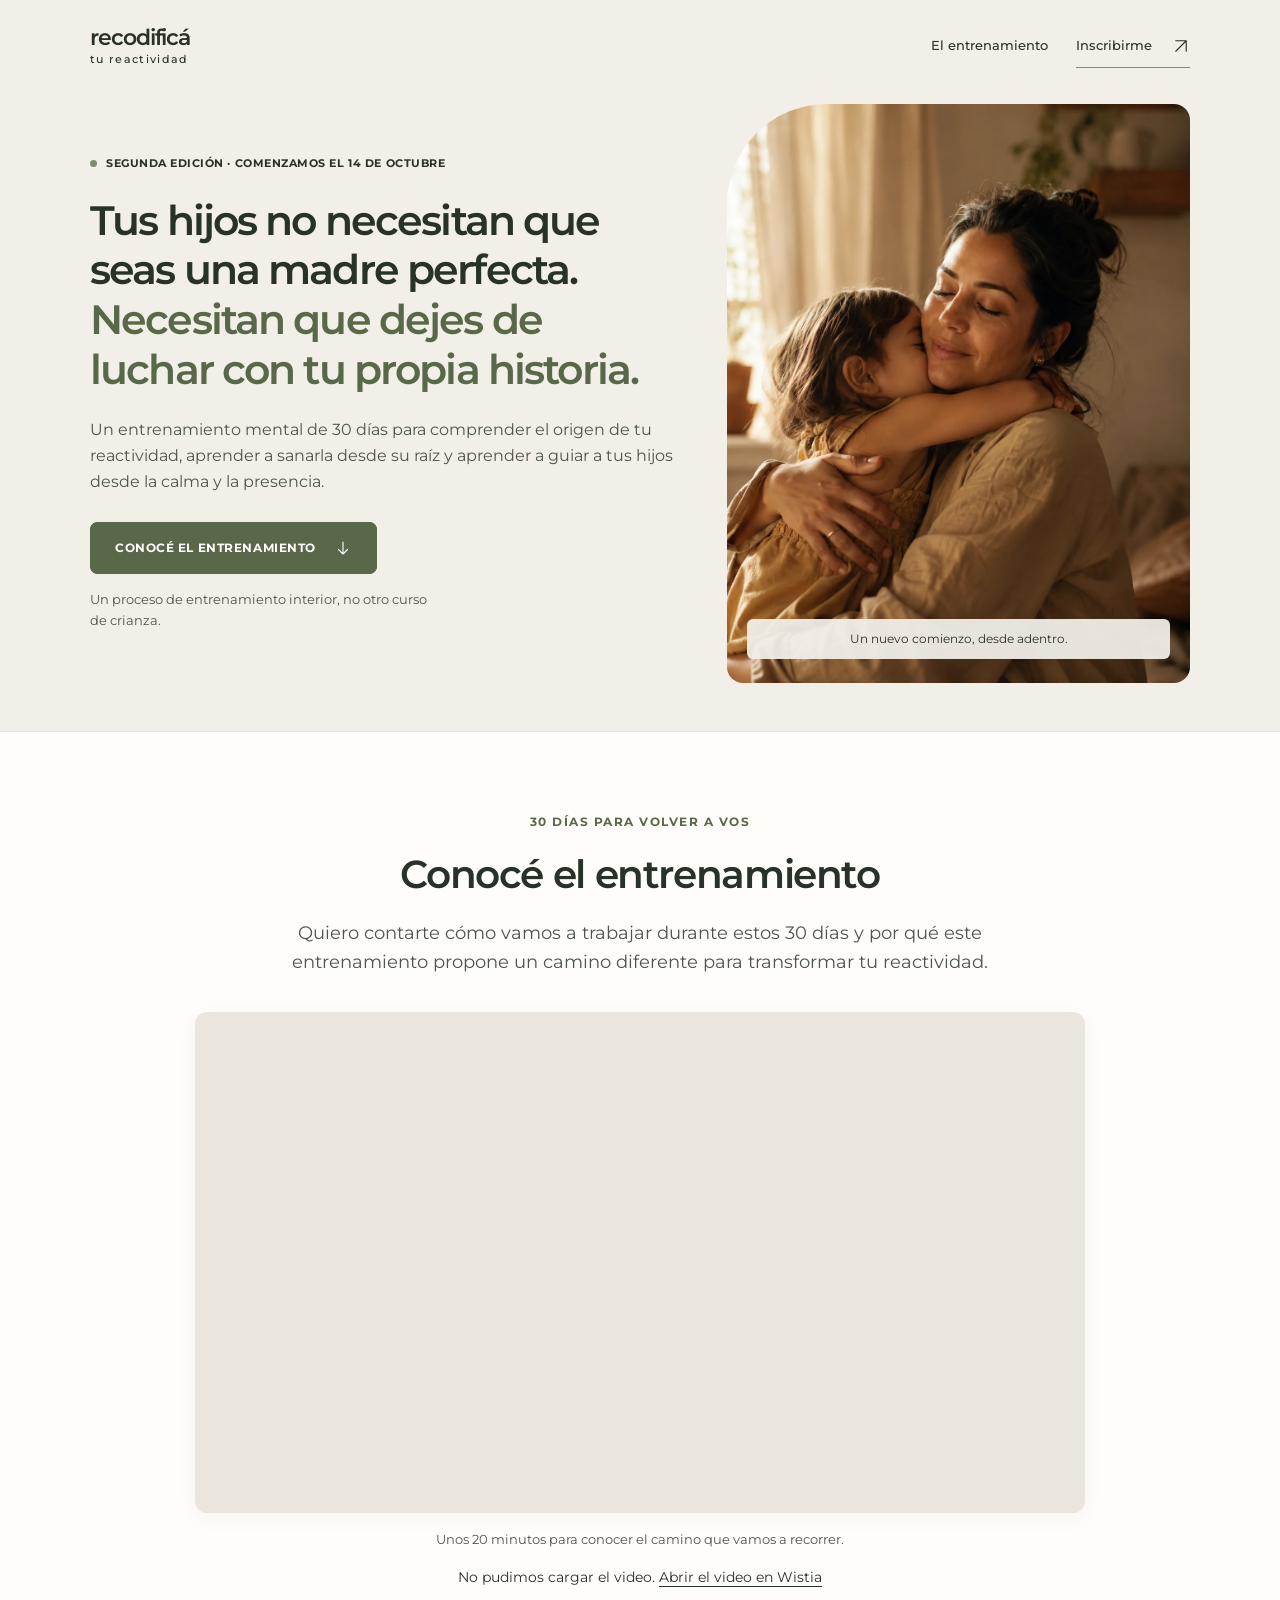
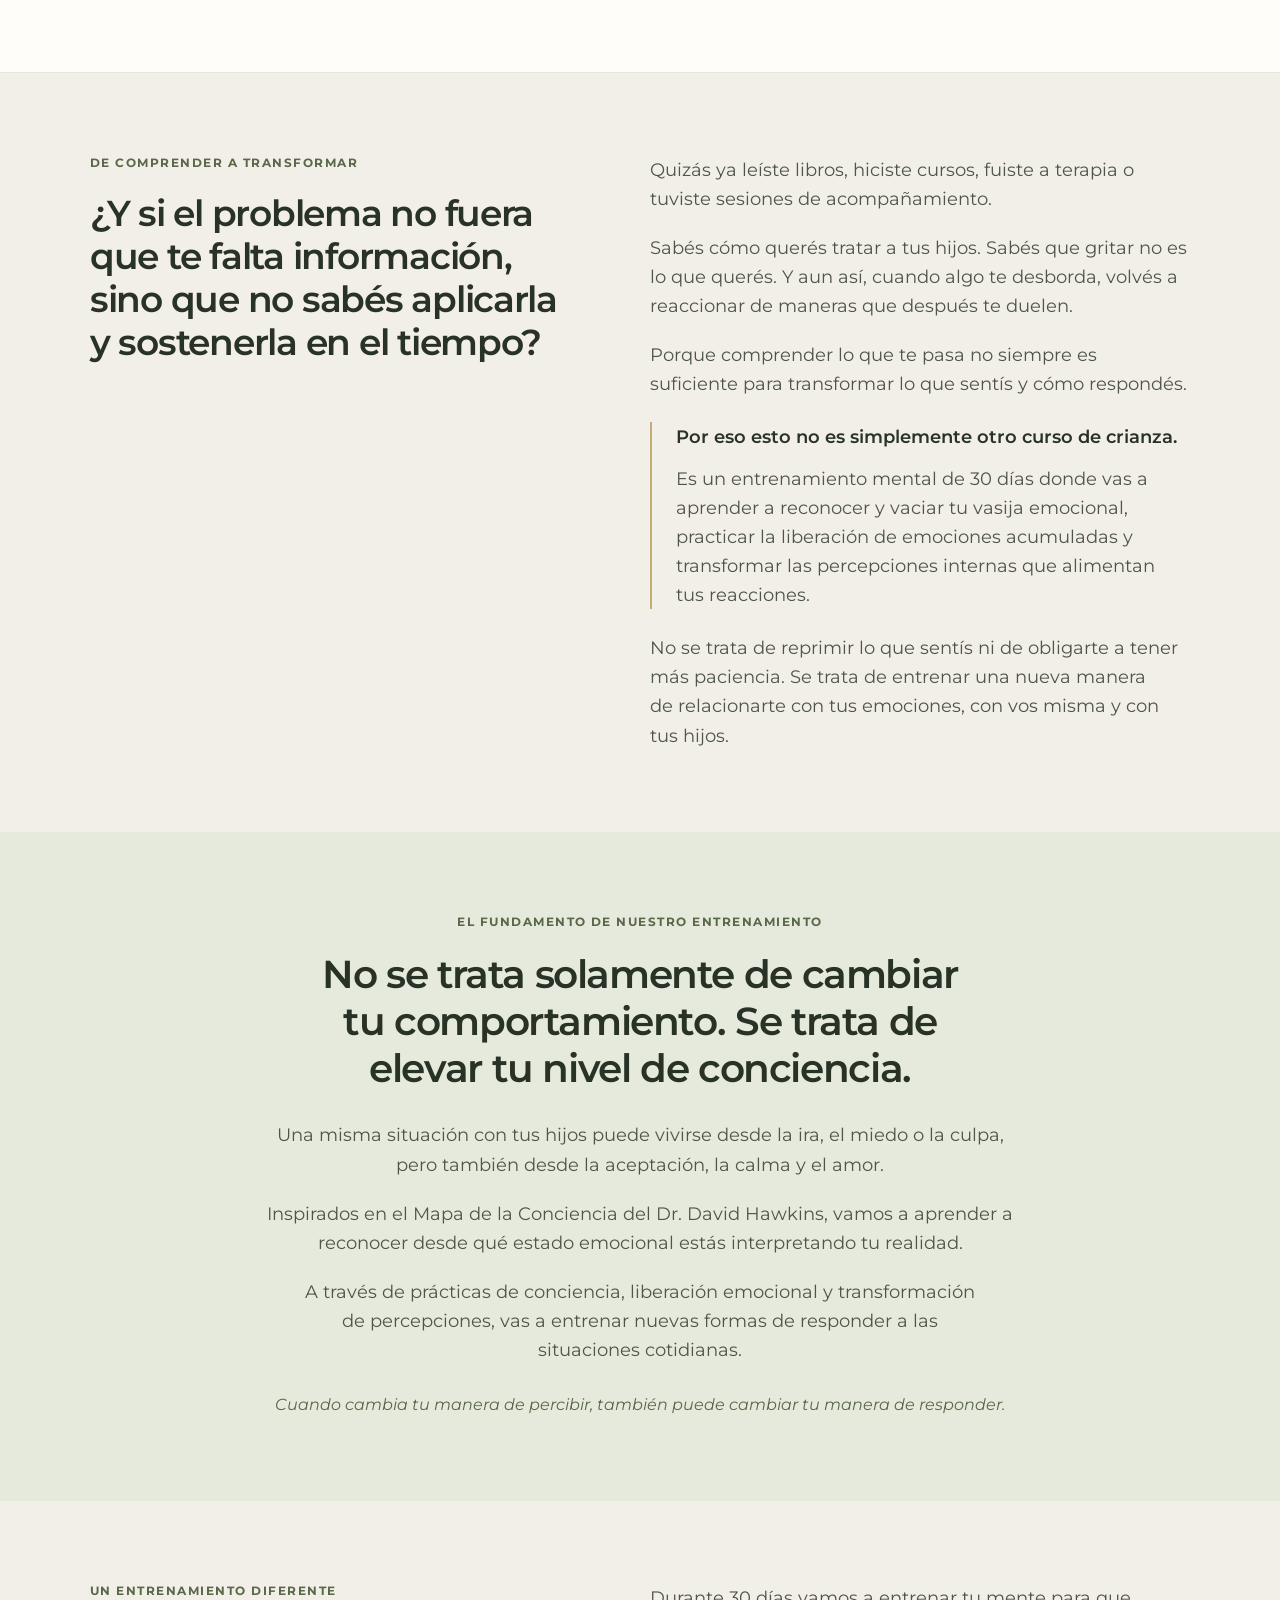
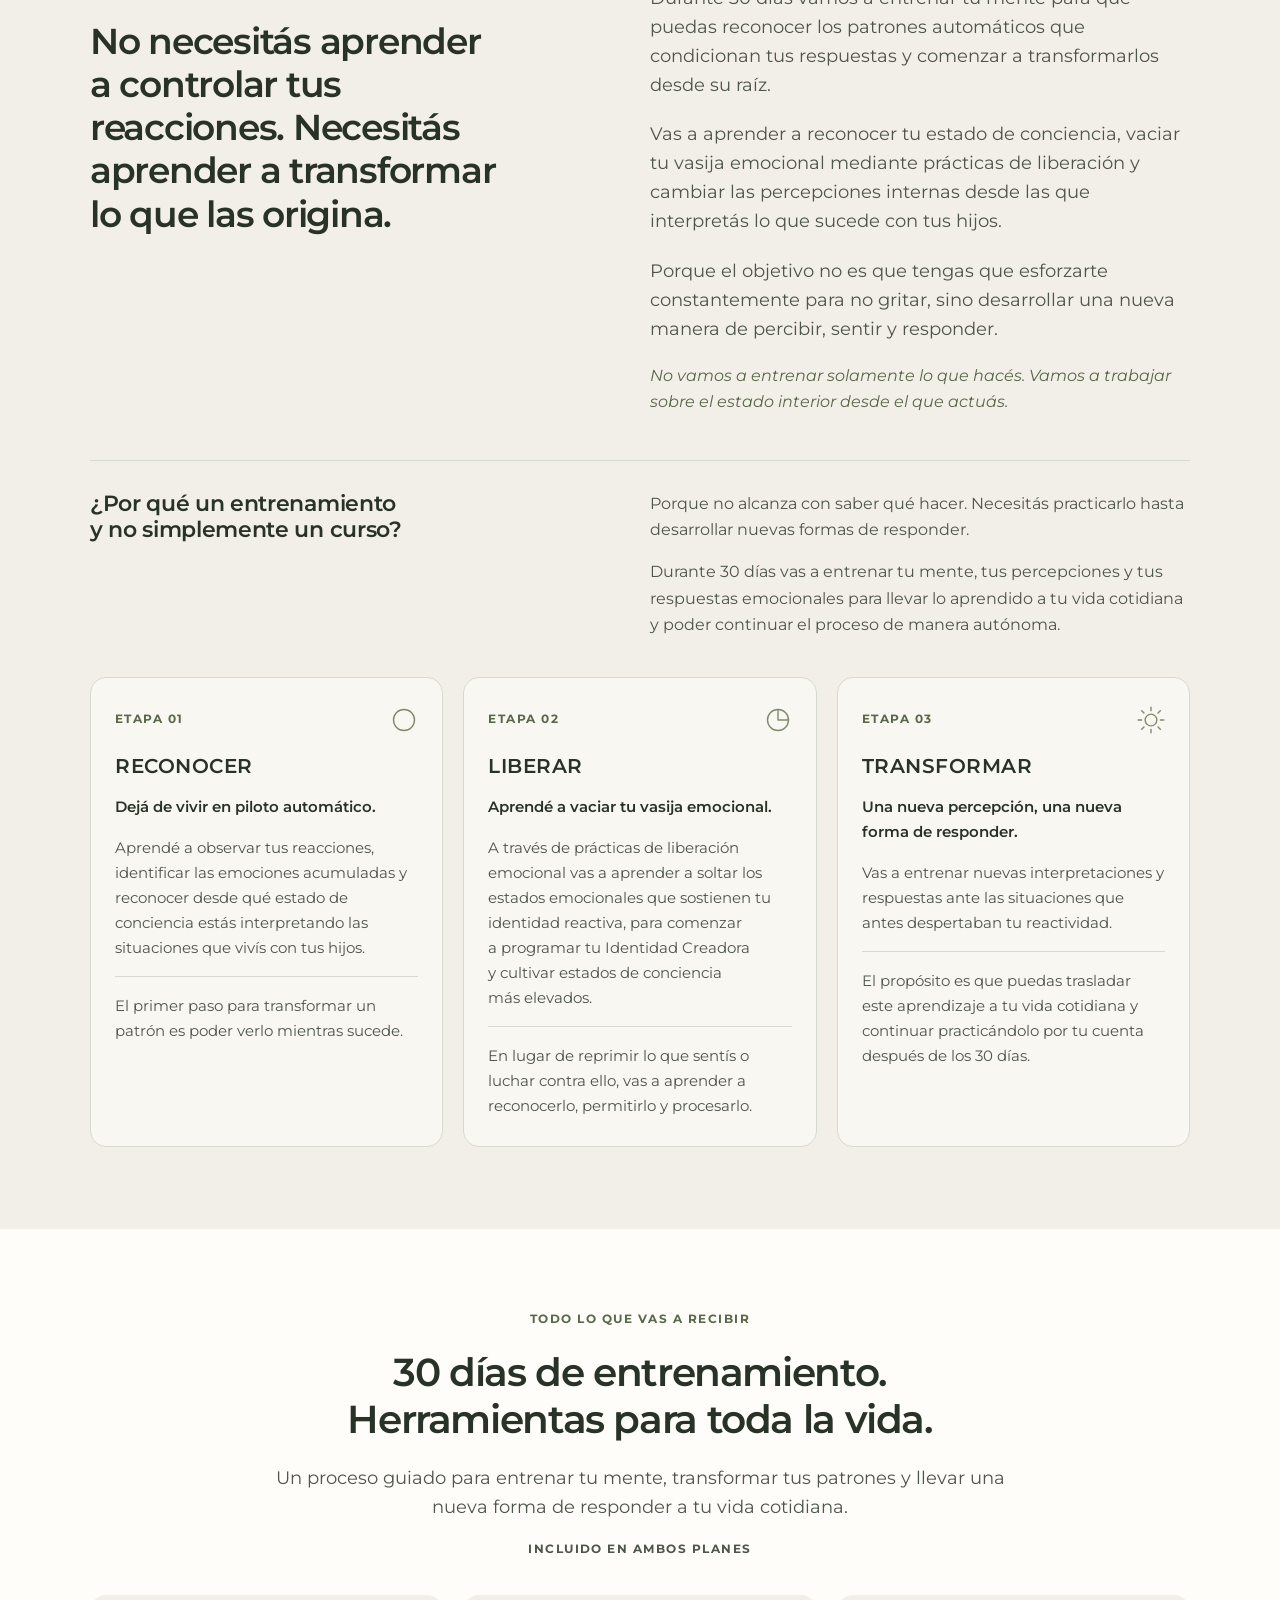
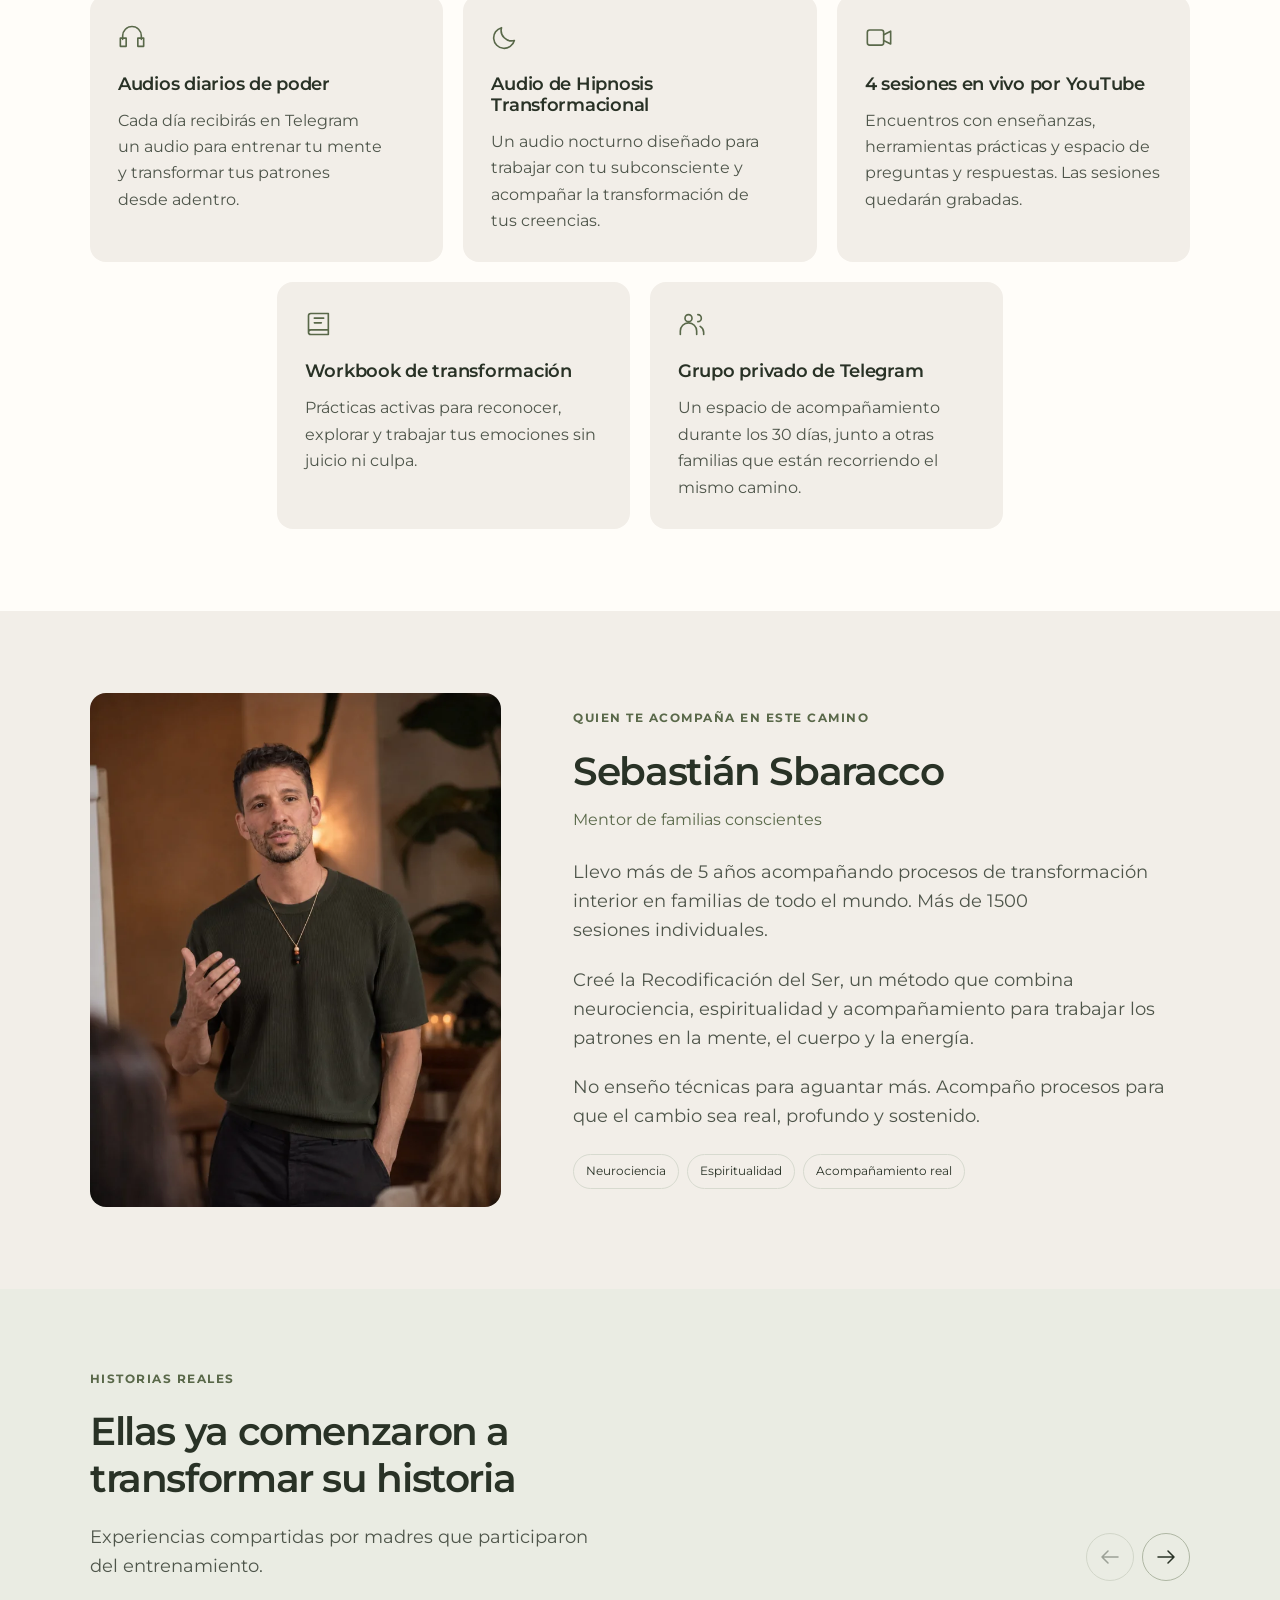
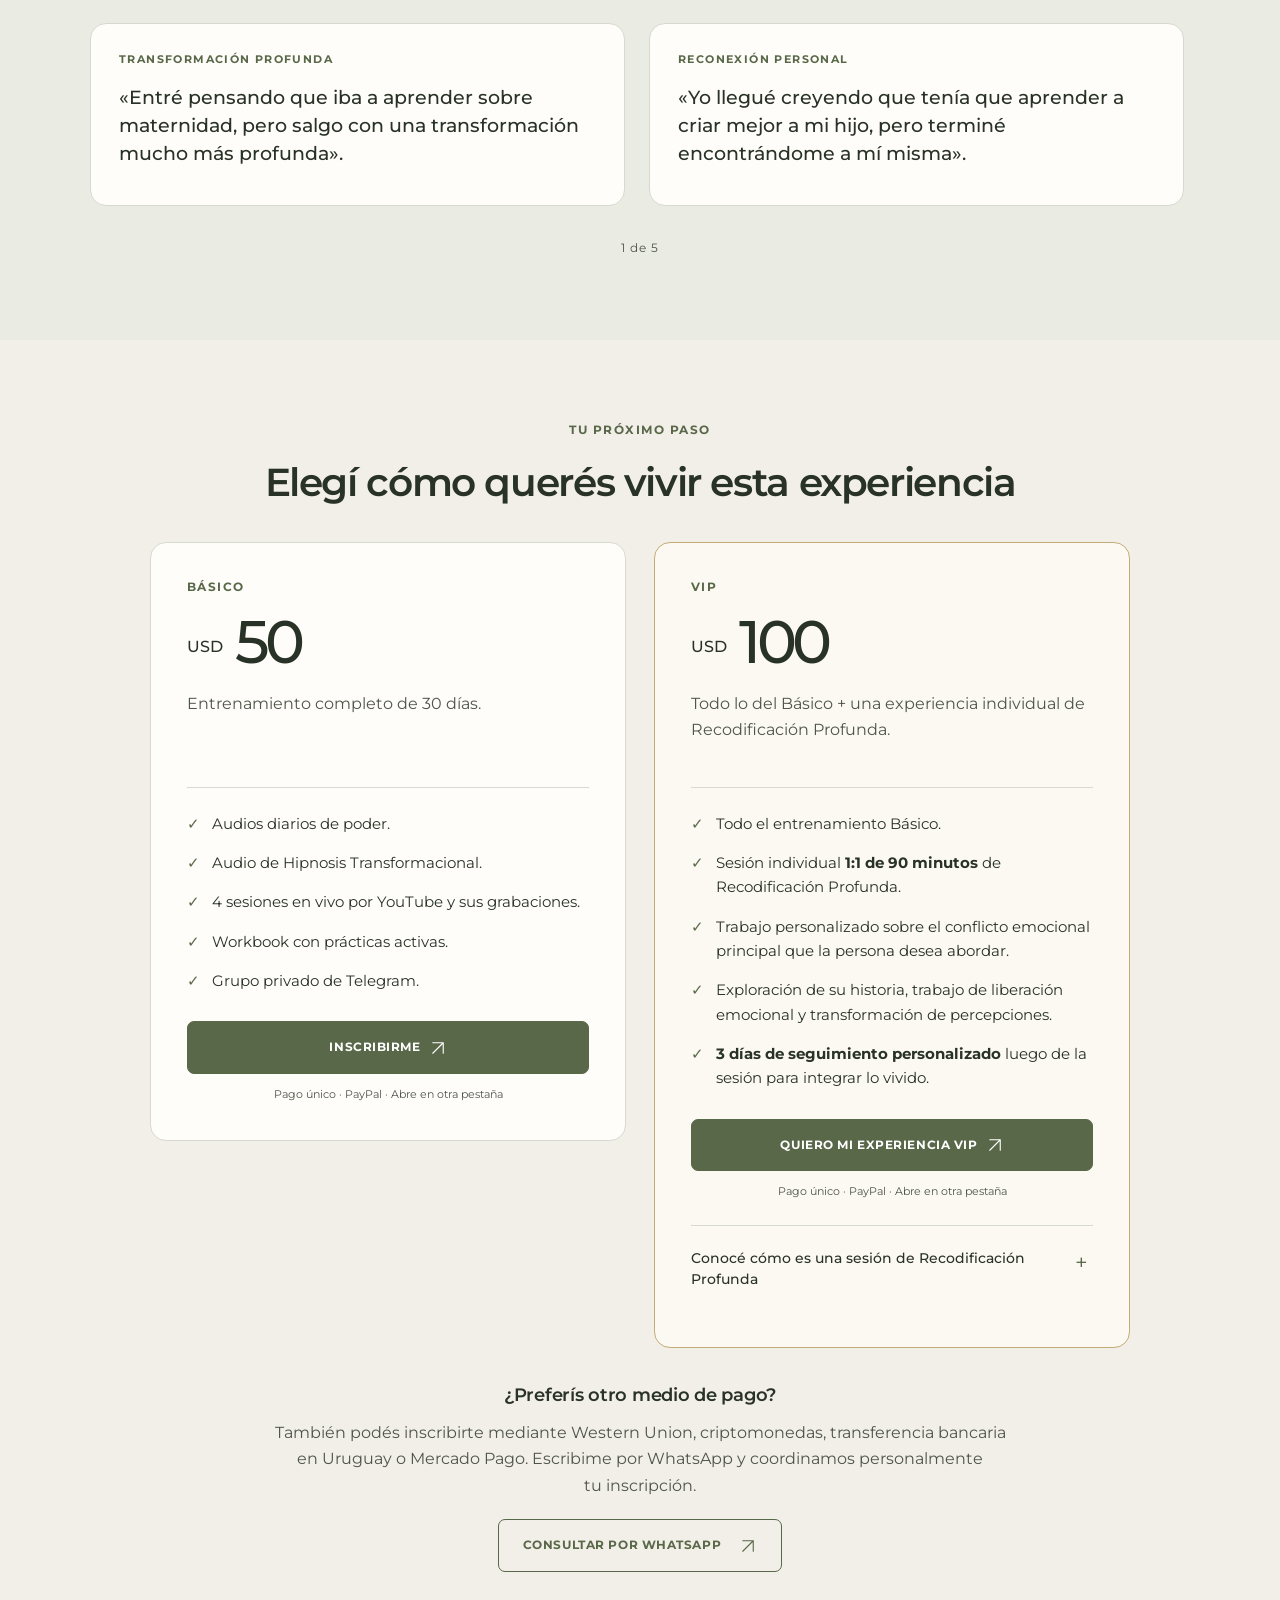
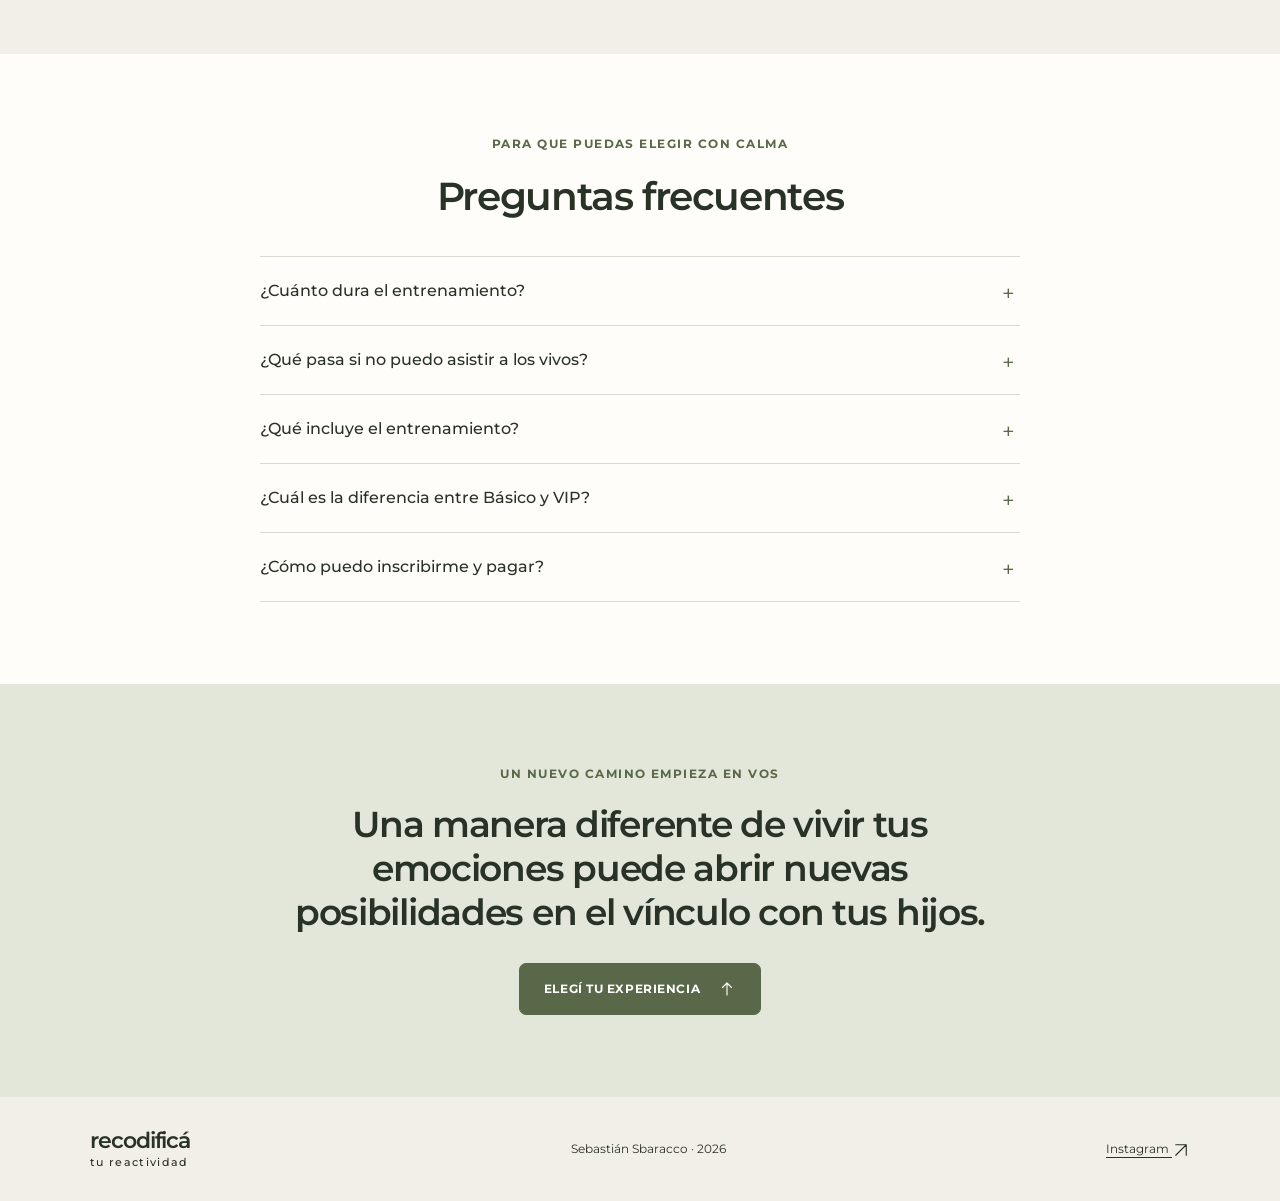
==== commit 969b1d2d: "Redesign landing for the second edition" ====
--- a/Mi-web/index.html
+++ b/Mi-web/index.html
@@ -1,387 +1,829 @@
-<!DOCTYPE html>
-<html lang="es">
-<head>
-  <meta charset="UTF-8" />
-  <meta name="viewport" content="width=device-width, initial-scale=1.0" />
-
-  <!-- SEO -->
-  <title>Recodifica tu Reactividad — Sebastián Baracco</title>
-  <meta name="description" content="Un entrenamiento mental de 30 días para transformar la Ira, la Impaciencia y la Culpa en Calma y Amor. Creado por Sebastián Baracco, mentor de familias conscientes." />
-  <meta property="og:title" content="Recodifica tu Reactividad" />
-  <meta property="og:description" content="Aprender a sanar las emociones del pasado es lo que te va a llevar a vivir una maternidad en calma, presencia y conexión." />
-  <meta property="og:image" content="assets/img/hero-image.jpg" />
-  <meta property="og:type" content="website" />
-  <meta name="twitter:card" content="summary_large_image" />
-
-  <!-- Google Fonts: Montserrat -->
-  <link rel="preconnect" href="https://fonts.googleapis.com" />
-  <link rel="preconnect" href="https://fonts.gstatic.com" crossorigin />
-  <link href="https://fonts.googleapis.com/css2?family=Montserrat:ital,wght@0,300;0,400;0,500;0,600;0,700;0,800&display=swap" rel="stylesheet" />
-
-  <!-- Favicon -->
-  <link rel="icon" href="assets/img/favicon.png" type="image/png" />
-  <link rel="apple-touch-icon" href="assets/img/favicon.png" />
-
-  <link rel="stylesheet" href="styles.css?v=20260605" />
-</head>
-<body>
-
-  <!-- ================================================================
-       1. HERO
-  ================================================================ -->
-  <section class="hero" id="hero">
-    <div class="hero-bg" style="background-image: url('assets/img/hero-image.jpg')"></div>
-    <div class="hero-overlay"></div>
-    <div class="hero-content">
-      <p class="hero-eyebrow hero-badge reveal">COMENZAMOS EL 14 DE OCTUBRE</p>
-      <h1 class="hero-title reveal">
-        Aprender a sanar las emociones del pasado es lo que te va a llevar a vivir una maternidad en calma, presencia y conexión
-      </h1>
-      <p class="hero-subtitle reveal">
-        Un entrenamiento mental de 30 días para transformar la Ira, la Impaciencia y la Culpa en Calma y Amor para sostener a tus hijos desde un lugar Real
-      </p>
-      <a href="#problema" class="btn-primary reveal" id="hero-cta">Quiero saber más</a>
-    </div>
-  </section>
-
-
-  <!-- ================================================================
-       2. EL PROBLEMA
-  ================================================================ -->
-  <section class="section problema" id="problema">
-    <div class="container container-narrow">
-      <h2 class="section-title reveal">¿Te suena familiar?</h2>
-      <div class="prose">
-        <p class="reveal">Ya conocés esa culpa de la noche, cuando todo se calmó, los chicos duermen y vos te quedás pensando en cómo reaccionaste..</p>
-        <p class="reveal">Prometiste que iba a ser diferente, y realmente querés que lo sea</p>
-        <p class="reveal">Pero hay algo que sigue apareciendo justo cuando más querés frenarlo. Y no es porque no hayas intentado, es porque nadie te mostró dónde realmente vive ese patrón</p>
+<!doctype html>
+<html lang="es-UY">
+  <head>
+    <meta charset="UTF-8" />
+    <meta name="viewport" content="width=device-width, initial-scale=1" />
+    <title>Recodificá tu Reactividad — Sebastián Sbaracco</title>
+    <meta
+      name="description"
+      content="Un entrenamiento mental de 30 días para comprender el origen de tu reactividad y aprender a guiar a tus hijos desde la calma y la presencia. Segunda edición con Sebastián Sbaracco."
+    />
+    <meta
+      property="og:title"
+      content="Recodificá tu Reactividad — Segunda edición"
+    />
+    <meta
+      property="og:description"
+      content="Un proceso de entrenamiento interior, no otro curso de crianza. 30 días de práctica y acompañamiento con Sebastián Sbaracco."
+    />
+    <meta property="og:image" content="assets/img/hero-image.jpg" />
+    <meta property="og:type" content="website" />
+    <meta name="twitter:card" content="summary_large_image" />
+    <meta name="theme-color" content="#F2EEE8" />
+    <link
+      rel="preload"
+      href="assets/fonts/montserrat-latin-wght-normal.woff2"
+      as="font"
+      type="font/woff2"
+      crossorigin
+    />
+    <link
+      rel="preload"
+      as="image"
+      href="assets/img/hero-image.webp"
+      fetchpriority="high"
+    />
+    <link rel="icon" href="assets/img/favicon.png" type="image/png" />
+    <link rel="apple-touch-icon" href="assets/img/favicon.png" />
+    <link rel="stylesheet" href="styles.css?v=segunda-edicion-1" />
+    <script defer src="config.js?v=segunda-edicion-1"></script>
+    <script defer src="script.js?v=segunda-edicion-1"></script>
+  </head>
+  <body>
+    <a class="skip-link" href="#contenido">Saltar al contenido</a>
+    <header class="site-header container">
+      <a
+        class="wordmark"
+        href="#hero"
+        aria-label="Recodificá tu Reactividad, inicio"
+        >recodificá<span>tu reactividad</span></a
+      >
+      <nav aria-label="Navegación principal">
+        <a href="#video-entrenamiento">El entrenamiento</a
+        ><a href="#planes" class="nav-enroll"
+          >Inscribirme
+          <svg viewBox="0 0 24 24" class="arrow-icon" aria-hidden="true">
+            <path d="M5 19 19 5M5 5h14v14" /></svg
+        ></a>
+      </nav>
+    </header>
+    <main id="contenido">
+      <section class="hero container" id="hero" aria-labelledby="hero-title">
+        <div class="hero-copy">
+          <p class="edition">
+            <span class="edition-dot" aria-hidden="true"></span>SEGUNDA EDICIÓN
+            · COMENZAMOS EL
+            <time id="edition-date" datetime="2026-10-14">14 DE OCTUBRE</time>
+          </p>
+          <h1 id="hero-title">
+            Tus hijos no necesitan que seas una madre perfecta.
+            <span>Necesitan que dejes de luchar con tu propia historia.</span>
+          </h1>
+          <p class="hero-subtitle">
+            Un entrenamiento mental de 30 días para comprender el origen de tu
+            reactividad, aprender a sanarla desde su raíz y aprender a guiar a
+            tus hijos desde la calma y la presencia.
+          </p>
+          <a href="#video-entrenamiento" class="button" id="hero-cta"
+            >CONOCÉ EL ENTRENAMIENTO
+            <svg viewBox="0 0 24 24" class="arrow-icon" aria-hidden="true">
+              <path d="M12 4v16m-6-6 6 6 6-6" /></svg
+          ></a>
+          <p class="hero-note">
+            Un proceso de entrenamiento interior, no otro curso de crianza.
+          </p>
+        </div>
+        <div class="hero-photo">
+          <picture
+            ><source srcset="assets/img/hero-image.webp" type="image/webp" />
+            <img
+              src="assets/img/hero-image.jpg"
+              alt="Una madre abraza a su hijo"
+              width="1122"
+              height="1402"
+              fetchpriority="high" /></picture
+          ><span class="photo-caption">Un nuevo comienzo, desde adentro.</span>
+        </div>
+      </section>
+      <section
+        class="section video-section"
+        id="video-entrenamiento"
+        aria-labelledby="video-title"
+      >
+        <div class="container video-container">
+          <div class="section-heading centered">
+            <p class="eyebrow">30 DÍAS PARA VOLVER A VOS</p>
+            <h2 id="video-title">Conocé el entrenamiento</h2>
+            <p>
+              Quiero contarte cómo vamos a trabajar durante estos 30 días y por
+              qué este entrenamiento propone un camino diferente para
+              transformar tu reactividad.
+            </p>
+          </div>
+          <div class="video-frame">
+            <wistia-player
+              media-id="ruy9yzgati"
+              aspect="1.7777777777777777"
+              auto-play="false"
+              player-color="#808B6D"
+              aria-label="Presentación del entrenamiento por Sebastián Sbaracco"
+            ></wistia-player>
+          </div>
+          <p class="video-note">
+            Unos 20 minutos para conocer el camino que vamos a recorrer.
+          </p>
+          <p id="video-error" class="video-error" hidden>
+            No pudimos cargar el video.
+            <a
+              href="https://fast.wistia.com/embed/iframe/ruy9yzgati"
+              target="_blank"
+              rel="noopener noreferrer"
+              >Abrir el video en Wistia</a
+            >
+          </p>
+          <noscript
+            ><p>
+              <a href="https://fast.wistia.com/embed/iframe/ruy9yzgati"
+                >Ver el video en Wistia</a
+              >
+              (el reproductor integrado necesita JavaScript).
+            </p></noscript
+          >
+        </div>
+      </section>
+      <section
+        class="section objection"
+        id="el-camino"
+        aria-labelledby="objection-title"
+      >
+        <div class="container editorial-grid">
+          <div>
+            <p class="eyebrow">DE COMPRENDER A TRANSFORMAR</p>
+            <h2 id="objection-title">
+              ¿Y si el problema no fuera que te falta información, sino que no
+              sabés aplicarla y sostenerla en el tiempo?
+            </h2>
+          </div>
+          <div class="prose">
+            <p>
+              Quizás ya leíste libros, hiciste cursos, fuiste a terapia o
+              tuviste sesiones de acompañamiento.
+            </p>
+            <p>
+              Sabés cómo querés tratar a tus hijos. Sabés que gritar no es lo
+              que querés. Y aun así, cuando algo te desborda, volvés a
+              reaccionar de maneras que después te duelen.
+            </p>
+            <p>
+              Porque comprender lo que te pasa no siempre es suficiente para
+              transformar lo que sentís y cómo respondés.
+            </p>
+            <div class="editorial-callout">
+              <p>
+                <strong
+                  >Por eso esto no es simplemente otro curso de crianza.</strong
+                >
+              </p>
+              <p>
+                Es un entrenamiento mental de 30 días donde vas a aprender a
+                reconocer y vaciar tu vasija emocional, practicar la liberación
+                de emociones acumuladas y transformar las percepciones internas
+                que alimentan tus reacciones.
+              </p>
+            </div>
+            <p>
+              No se trata de reprimir lo que sentís ni de obligarte a tener más
+              paciencia. Se trata de entrenar una nueva manera de relacionarte
+              con tus emociones, con vos misma y con tus hijos.
+            </p>
+          </div>
+        </div>
+      </section>
+      <section class="section foundation" aria-labelledby="foundation-title">
+        <div class="container narrow centered">
+          <p class="eyebrow">EL FUNDAMENTO DE NUESTRO ENTRENAMIENTO</p>
+          <h2 id="foundation-title">
+            No se trata solamente de cambiar tu comportamiento. Se trata de
+            elevar tu nivel de conciencia.
+          </h2>
+          <div class="prose">
+            <p>
+              Una misma situación con tus hijos puede vivirse desde la ira, el
+              miedo o la culpa, pero también desde la aceptación, la calma y el
+              amor.
+            </p>
+            <p>
+              Inspirados en el Mapa de la Conciencia del Dr. David Hawkins,
+              vamos a aprender a reconocer desde qué estado emocional estás
+              interpretando tu realidad.
+            </p>
+            <p>
+              A través de prácticas de conciencia, liberación emocional y
+              transformación de percepciones, vas a entrenar nuevas formas de
+              responder a las situaciones cotidianas.
+            </p>
+          </div>
+          <p class="closing-thought">
+            <em
+              >Cuando cambia tu manera de percibir, también puede cambiar tu
+              manera de responder.</em
+            >
+          </p>
+        </div>
+      </section>
+      <section
+        class="section method"
+        id="metodo"
+        aria-labelledby="method-title"
+      >
+        <div class="container">
+          <div class="editorial-grid">
+            <div>
+              <p class="eyebrow">UN ENTRENAMIENTO DIFERENTE</p>
+              <h2 id="method-title">
+                No necesitás aprender a controlar tus reacciones. Necesitás
+                aprender a transformar lo que las origina.
+              </h2>
+            </div>
+            <div class="prose">
+              <p>
+                Durante 30 días vamos a entrenar tu mente para que puedas
+                reconocer los patrones automáticos que condicionan tus
+                respuestas y comenzar a transformarlos desde su raíz.
+              </p>
+              <p>
+                Vas a aprender a reconocer tu estado de conciencia, vaciar tu
+                vasija emocional mediante prácticas de liberación y cambiar las
+                percepciones internas desde las que interpretás lo que sucede
+                con tus hijos.
+              </p>
+              <p>
+                Porque el objetivo no es que tengas que esforzarte
+                constantemente para no gritar, sino desarrollar una nueva manera
+                de percibir, sentir y responder.
+              </p>
+              <p class="closing-thought">
+                <em
+                  >No vamos a entrenar solamente lo que hacés. Vamos a trabajar
+                  sobre el estado interior desde el que actuás.</em
+                >
+              </p>
+            </div>
+          </div>
+          <div class="practice-bridge">
+            <h3>¿Por qué un entrenamiento y no simplemente un curso?</h3>
+            <div>
+              <p>
+                Porque no alcanza con saber qué hacer. Necesitás practicarlo
+                hasta desarrollar nuevas formas de responder.
+              </p>
+              <p>
+                Durante 30 días vas a entrenar tu mente, tus percepciones y tus
+                respuestas emocionales para llevar lo aprendido a tu vida
+                cotidiana y poder continuar el proceso de manera autónoma.
+              </p>
+            </div>
+          </div>
+          <div class="stages" aria-label="Las tres etapas del entrenamiento">
+            <article class="stage-card">
+              <p class="eyebrow">
+                ETAPA 01<span class="stage-symbol" aria-hidden="true"
+                  ><svg viewBox="0 0 24 24" aria-hidden="true">
+                    <circle cx="12" cy="12" r="9" /></svg
+                ></span>
+              </p>
+              <h3>RECONOCER</h3>
+              <p class="card-lead">Dejá de vivir en piloto automático.</p>
+              <p>
+                Aprendé a observar tus reacciones, identificar las emociones
+                acumuladas y reconocer desde qué estado de conciencia estás
+                interpretando las situaciones que vivís con tus hijos.
+              </p>
+              <p class="stage-ending">
+                El primer paso para transformar un patrón es poder verlo
+                mientras sucede.
+              </p>
+            </article>
+            <article class="stage-card">
+              <p class="eyebrow">
+                ETAPA 02<span class="stage-symbol" aria-hidden="true"
+                  ><svg viewBox="0 0 24 24" aria-hidden="true">
+                    <circle cx="12" cy="12" r="9" />
+                    <path d="M12 3v9h9" /></svg
+                ></span>
+              </p>
+              <h3>LIBERAR</h3>
+              <p class="card-lead">Aprendé a vaciar tu vasija emocional.</p>
+              <p>
+                A través de prácticas de liberación emocional vas a aprender a
+                soltar los estados emocionales que sostienen tu identidad
+                reactiva, para comenzar a programar tu Identidad Creadora y
+                cultivar estados de conciencia más elevados.
+              </p>
+              <p class="stage-ending">
+                En lugar de reprimir lo que sentís o luchar contra ello, vas a
+                aprender a reconocerlo, permitirlo y procesarlo.
+              </p>
+            </article>
+            <article class="stage-card">
+              <p class="eyebrow">
+                ETAPA 03<span class="stage-symbol" aria-hidden="true"
+                  ><svg viewBox="0 0 24 24" aria-hidden="true">
+                    <circle cx="12" cy="12" r="5" />
+                    <path
+                      d="M12 1v3m0 16v3M1 12h3m16 0h3M4 4l2 2m12 12 2 2M4 20l2-2M18 6l2-2"
+                    /></svg
+                ></span>
+              </p>
+              <h3>TRANSFORMAR</h3>
+              <p class="card-lead">
+                Una nueva percepción, una nueva forma de responder.
+              </p>
+              <p>
+                Vas a entrenar nuevas interpretaciones y respuestas ante las
+                situaciones que antes despertaban tu reactividad.
+              </p>
+              <p class="stage-ending">
+                El propósito es que puedas trasladar este aprendizaje a tu vida
+                cotidiana y continuar practicándolo por tu cuenta después de los
+                30 días.
+              </p>
+            </article>
+          </div>
+        </div>
+      </section>
+      <section
+        class="section includes"
+        id="incluye"
+        aria-labelledby="includes-title"
+      >
+        <div class="container">
+          <div class="section-heading centered">
+            <p class="eyebrow">TODO LO QUE VAS A RECIBIR</p>
+            <h2 id="includes-title">
+              30 días de entrenamiento.<br />Herramientas para toda la vida.
+            </h2>
+            <p>
+              Un proceso guiado para entrenar tu mente, transformar tus patrones
+              y llevar una nueva forma de responder a tu vida cotidiana.
+            </p>
+            <p class="small-label">INCLUIDO EN AMBOS PLANES</p>
+          </div>
+          <div class="resources">
+            <article class="resource-card">
+              <span class="resource-icon" aria-hidden="true"
+                ><svg viewBox="0 0 24 24">
+                  <path
+                    d="M4 14v-3a8 8 0 0 1 16 0v3M4 13H2v7h5v-7H4Zm16 0h2v7h-5v-7h3Z"
+                  /></svg
+              ></span>
+              <h3>Audios diarios de poder</h3>
+              <p>
+                Cada día recibirás en Telegram un audio para entrenar tu mente y
+                transformar tus patrones desde adentro.
+              </p>
+            </article>
+            <article class="resource-card">
+              <span class="resource-icon" aria-hidden="true"
+                ><svg viewBox="0 0 24 24">
+                  <path d="M20 15A9 9 0 0 1 9 4 9 9 0 1 0 20 15Z" /></svg
+              ></span>
+              <h3>Audio de Hipnosis Transformacional</h3>
+              <p>
+                Un audio nocturno diseñado para trabajar con tu subconsciente y
+                acompañar la transformación de tus creencias.
+              </p>
+            </article>
+            <article class="resource-card">
+              <span class="resource-icon" aria-hidden="true"
+                ><svg viewBox="0 0 24 24">
+                  <rect x="2" y="6" width="14" height="13" rx="2" />
+                  <path d="m16 10 6-3v11l-6-3" /></svg
+              ></span>
+              <h3>4 sesiones en vivo por YouTube</h3>
+              <p>
+                Encuentros con enseñanzas, herramientas prácticas y espacio de
+                preguntas y respuestas. Las sesiones quedarán grabadas.
+              </p>
+            </article>
+            <article class="resource-card">
+              <span class="resource-icon" aria-hidden="true"
+                ><svg viewBox="0 0 24 24">
+                  <path
+                    d="M5 3h15v18H5a2 2 0 0 1 0-4h15M5 3a2 2 0 0 0-2 2v14M8 7h8M8 11h6"
+                  /></svg
+              ></span>
+              <h3>Workbook de transformación</h3>
+              <p>
+                Prácticas activas para reconocer, explorar y trabajar tus
+                emociones sin juicio ni culpa.
+              </p>
+            </article>
+            <article class="resource-card">
+              <span class="resource-icon" aria-hidden="true"
+                ><svg viewBox="0 0 24 24">
+                  <circle cx="9" cy="7" r="3" />
+                  <path
+                    d="M2 21v-3a7 7 0 0 1 14 0v3M17 4a3 3 0 0 1 0 6M19 14a6 6 0 0 1 3 5v2"
+                  /></svg
+              ></span>
+              <h3>Grupo privado de Telegram</h3>
+              <p>
+                Un espacio de acompañamiento durante los 30 días, junto a otras
+                familias que están recorriendo el mismo camino.
+              </p>
+            </article>
+          </div>
+        </div>
+      </section>
+      <section
+        class="section mentor"
+        id="mentor"
+        aria-labelledby="mentor-title"
+      >
+        <div class="container mentor-grid">
+          <picture class="mentor-photo"
+            ><source srcset="assets/img/seba-foto.webp" type="image/webp" />
+            <img
+              src="assets/img/seba-foto.jpg"
+              alt="Sebastián Sbaracco, mentor de familias conscientes"
+              width="1122"
+              height="1402"
+              loading="lazy"
+              decoding="async"
+          /></picture>
+          <div>
+            <p class="eyebrow">QUIEN TE ACOMPAÑA EN ESTE CAMINO</p>
+            <h2 id="mentor-title">Sebastián Sbaracco</h2>
+            <p class="mentor-role">Mentor de familias conscientes</p>
+            <div class="prose">
+              <p>
+                Llevo más de 5 años acompañando procesos de transformación
+                interior en familias de todo el mundo. Más de 1500 sesiones
+                individuales.
+              </p>
+              <p>
+                Creé la Recodificación del Ser, un método que combina
+                neurociencia, espiritualidad y acompañamiento para trabajar los
+                patrones en la mente, el cuerpo y la energía.
+              </p>
+              <p>
+                No enseño técnicas para aguantar más. Acompaño procesos para que
+                el cambio sea real, profundo y sostenido.
+              </p>
+            </div>
+            <div class="mentor-pillars">
+              <span>Neurociencia</span><span>Espiritualidad</span
+              ><span>Acompañamiento real</span>
+            </div>
+          </div>
+        </div>
+      </section>
+      <section
+        class="section testimonials"
+        id="testimonios"
+        aria-labelledby="testimonials-title"
+      >
+        <div class="container">
+          <div class="carousel-heading">
+            <div class="section-heading">
+              <p class="eyebrow">HISTORIAS REALES</p>
+              <h2 id="testimonials-title">
+                Ellas ya comenzaron a transformar su historia
+              </h2>
+              <p>
+                Experiencias compartidas por madres que participaron del
+                entrenamiento.
+              </p>
+            </div>
+            <div class="carousel-controls" hidden>
+              <button
+                type="button"
+                class="icon-button"
+                id="testimonials-prev"
+                aria-label="Testimonio anterior"
+                aria-controls="testimonials-track"
+              >
+                <svg viewBox="0 0 24 24" class="arrow-icon" aria-hidden="true">
+                  <path d="M20 12H4m6-6-6 6 6 6" />
+                </svg></button
+              ><button
+                type="button"
+                class="icon-button"
+                id="testimonials-next"
+                aria-label="Testimonio siguiente"
+                aria-controls="testimonials-track"
+              >
+                <svg viewBox="0 0 24 24" class="arrow-icon" aria-hidden="true">
+                  <path d="M4 12h16m-6-6 6 6-6 6" />
+                </svg>
+              </button>
+            </div>
+          </div>
+          <div
+            class="testimonials-track"
+            id="testimonials-track"
+            tabindex="0"
+            role="region"
+            aria-roledescription="carrusel"
+            aria-label="Testimonios, desplazá para ver más"
+          >
+            <article class="testimonial-card" data-testimonial="0">
+              <p class="eyebrow">TRANSFORMACIÓN PROFUNDA</p>
+              <blockquote>
+                «Entré pensando que iba a aprender sobre maternidad, pero salgo
+                con una transformación mucho más profunda».
+              </blockquote>
+            </article>
+            <article class="testimonial-card" data-testimonial="1">
+              <p class="eyebrow">RECONEXIÓN PERSONAL</p>
+              <blockquote>
+                «Yo llegué creyendo que tenía que aprender a criar mejor a mi
+                hijo, pero terminé encontrándome a mí misma».
+              </blockquote>
+            </article>
+            <article class="testimonial-card" data-testimonial="2">
+              <p class="eyebrow">AMOR Y COMPASIÓN</p>
+              <blockquote>
+                «Este entrenamiento te hace volver a mirarte con ojos de amor y
+                compasión».
+              </blockquote>
+            </article>
+            <article class="testimonial-card" data-testimonial="3">
+              <p class="eyebrow">TRANSFORMACIÓN FAMILIAR</p>
+              <blockquote>
+                «Cuando una mamá sana, toda la familia comienza a
+                transformarse».
+              </blockquote>
+            </article>
+            <article class="testimonial-card" data-testimonial="4">
+              <p class="eyebrow">EL IMPACTO DE ESCUCHAR</p>
+              <blockquote>
+                «Cada palabra que dijiste hizo un movimiento en mí».
+              </blockquote>
+              <p class="testimonial-context">Reacción a un video del mentor.</p>
+            </article>
+          </div>
+          <p
+            class="carousel-position"
+            id="testimonials-position"
+            aria-live="polite"
+            aria-atomic="true"
+            hidden
+          >
+            1 de 5
+          </p>
+        </div>
+      </section>
+      <section class="section plans" id="planes" aria-labelledby="plans-title">
+        <div class="container">
+          <div class="section-heading centered">
+            <p class="eyebrow">TU PRÓXIMO PASO</p>
+            <h2 id="plans-title">Elegí cómo querés vivir esta experiencia</h2>
+          </div>
+          <div class="plans-grid">
+            <article class="plan-card" aria-labelledby="basic-title">
+              <h3 class="eyebrow" id="basic-title">BÁSICO</h3>
+              <p class="plan-price"><span>USD</span> 50</p>
+              <p class="plan-description">Entrenamiento completo de 30 días.</p>
+              <ul class="plan-features">
+                <li>Audios diarios de poder.</li>
+                <li>Audio de Hipnosis Transformacional.</li>
+                <li>4 sesiones en vivo por YouTube y sus grabaciones.</li>
+                <li>Workbook con prácticas activas.</li>
+                <li>Grupo privado de Telegram.</li>
+              </ul>
+              <a
+                href="https://www.paypal.com/ncp/payment/J62F4J94WSUUS"
+                class="button plan-button"
+                id="paypal-basic"
+                target="_blank"
+                rel="noopener noreferrer"
+                >INSCRIBIRME
+                <svg viewBox="0 0 24 24" class="arrow-icon" aria-hidden="true">
+                  <path d="M5 19 19 5M5 5h14v14" /></svg
+              ></a>
+              <p class="payment-note">
+                Pago único · PayPal · Abre en otra pestaña
+              </p>
+            </article>
+            <article class="plan-card plan-vip" aria-labelledby="vip-title">
+              <h3 class="eyebrow" id="vip-title">VIP</h3>
+              <p class="plan-price"><span>USD</span> 100</p>
+              <p class="plan-description">
+                Todo lo del Básico + una experiencia individual de
+                Recodificación Profunda.
+              </p>
+              <ul class="plan-features">
+                <li>Todo el entrenamiento Básico.</li>
+                <li>
+                  Sesión individual <strong>1:1 de 90 minutos</strong> de
+                  Recodificación Profunda.
+                </li>
+                <li>
+                  Trabajo personalizado sobre el conflicto emocional principal
+                  que la persona desea abordar.
+                </li>
+                <li>
+                  Exploración de su historia, trabajo de liberación emocional y
+                  transformación de percepciones.
+                </li>
+                <li>
+                  <strong>3 días de seguimiento personalizado</strong> luego de
+                  la sesión para integrar lo vivido.
+                </li>
+              </ul>
+              <a
+                href="https://www.paypal.com/ncp/payment/KCD2MNCN69K6C"
+                class="button plan-button"
+                id="paypal-vip"
+                target="_blank"
+                rel="noopener noreferrer"
+                >QUIERO MI EXPERIENCIA VIP
+                <svg viewBox="0 0 24 24" class="arrow-icon" aria-hidden="true">
+                  <path d="M5 19 19 5M5 5h14v14" /></svg
+              ></a>
+              <p class="payment-note">
+                Pago único · PayPal · Abre en otra pestaña
+              </p>
+              <details class="vip-details">
+                <summary>
+                  Conocé cómo es una sesión de Recodificación Profunda
+                </summary>
+                <div class="details-content prose">
+                  <h3>Sesión 1:1 de Recodificación Profunda</h3>
+                  <p>
+                    <strong
+                      >90 minutos de transformación interior + 3 días de
+                      seguimiento personalizado.</strong
+                    >
+                  </p>
+                  <p>
+                    Hay heridas del pasado que todavía influyen en la manera en
+                    que vivís tu presente.
+                  </p>
+                  <p>
+                    En esta sesión individual vamos a trabajar profundamente
+                    sobre el conflicto que hoy tiene mayor impacto en tu vida.
+                  </p>
+                  <p>
+                    A través de un proceso de recodificación, vamos a recorrer
+                    tu historia para reconocer el origen emocional de tus
+                    patrones, comprender las experiencias que los sostienen y
+                    abrir un espacio de liberación, perdón y transformación de
+                    tus percepciones.
+                  </p>
+                  <p>
+                    El propósito es que puedas regresar al presente con una
+                    nueva comprensión de tu historia, una mirada más amorosa
+                    hacia vos misma y mayores recursos para vivir desde la paz y
+                    la presencia.
+                  </p>
+                  <p>
+                    <strong
+                      >Y el acompañamiento no termina en la sesión.</strong
+                    >
+                  </p>
+                  <p>
+                    Durante los tres días siguientes, voy a acompañarte
+                    personalmente para ayudarte a integrar lo vivido y llevar
+                    tus nuevos aprendizajes a la vida cotidiana.
+                  </p>
+                  <p>
+                    <em
+                      >Un encuentro para mirar tu historia desde un lugar
+                      diferente y comenzar a transformar tu presente.</em
+                    >
+                  </p>
+                </div>
+              </details>
+            </article>
+          </div>
+          <div class="alternative-payment centered narrow">
+            <h3>¿Preferís otro medio de pago?</h3>
+            <p>
+              También podés inscribirte mediante Western Union, criptomonedas,
+              transferencia bancaria en Uruguay o Mercado Pago. Escribime por
+              WhatsApp y coordinamos personalmente tu inscripción.
+            </p>
+            <a
+              class="button button-outline"
+              data-whatsapp
+              href="https://wa.me/59897988262?text=Hola%2C%20quiero%20consultar%20por%20otro%20medio%20de%20pago%20para%20Recodific%C3%A1%20tu%20Reactividad"
+              target="_blank"
+              rel="noopener noreferrer"
+              >CONSULTAR POR WHATSAPP
+              <svg viewBox="0 0 24 24" class="arrow-icon" aria-hidden="true">
+                <path d="M5 19 19 5M5 5h14v14" /></svg
+            ></a>
+          </div>
+        </div>
+      </section>
+      <section class="section faq" id="faq" aria-labelledby="faq-title">
+        <div class="container narrow">
+          <div class="section-heading centered">
+            <p class="eyebrow">PARA QUE PUEDAS ELEGIR CON CALMA</p>
+            <h2 id="faq-title">Preguntas frecuentes</h2>
+          </div>
+          <div class="accordion">
+            <details name="faq">
+              <summary>¿Cuánto dura el entrenamiento?</summary>
+              <div class="details-content">
+                <p>
+                  Dura 30 días. La fecha de inicio de esta edición está indicada
+                  en la portada.
+                </p>
+              </div>
+            </details>
+            <details name="faq">
+              <summary>¿Qué pasa si no puedo asistir a los vivos?</summary>
+              <div class="details-content">
+                <p>
+                  Las 4 sesiones en vivo por YouTube quedan grabadas para que
+                  puedas verlas después.
+                </p>
+              </div>
+            </details>
+            <details name="faq">
+              <summary>¿Qué incluye el entrenamiento?</summary>
+              <div class="details-content">
+                <p>
+                  Ambos planes incluyen audios diarios de poder, un audio de
+                  Hipnosis Transformacional para escuchar por las noches, 4
+                  sesiones en vivo con sus grabaciones, un workbook y un grupo
+                  privado de Telegram durante los 30 días.
+                </p>
+              </div>
+            </details>
+            <details name="faq">
+              <summary>¿Cuál es la diferencia entre Básico y VIP?</summary>
+              <div class="details-content">
+                <p>
+                  El Básico cuesta USD 50 e incluye todo el entrenamiento. El
+                  VIP cuesta USD 100 y suma una sesión individual de
+                  Recodificación Profunda de 90 minutos y 3 días de seguimiento
+                  personalizado después de la sesión.
+                </p>
+              </div>
+            </details>
+            <details name="faq">
+              <summary>¿Cómo puedo inscribirme y pagar?</summary>
+              <div class="details-content">
+                <p>
+                  Podés elegir tu plan y pagar por PayPal. Si preferís Western
+                  Union, criptomonedas, transferencia bancaria en Uruguay o
+                  Mercado Pago,
+                  <a
+                    data-whatsapp
+                    href="https://wa.me/59897988262?text=Hola%2C%20quiero%20consultar%20por%20otro%20medio%20de%20pago%20para%20Recodific%C3%A1%20tu%20Reactividad"
+                    target="_blank"
+                    rel="noopener noreferrer"
+                    >escribime por WhatsApp</a
+                  >
+                  y coordinamos tu inscripción.
+                </p>
+              </div>
+            </details>
+          </div>
+        </div>
+      </section>
+      <section class="section closing" aria-labelledby="closing-title">
+        <div class="container narrow centered">
+          <p class="eyebrow">UN NUEVO CAMINO EMPIEZA EN VOS</p>
+          <h2 id="closing-title">
+            Una manera diferente de vivir tus emociones puede abrir nuevas
+            posibilidades en el vínculo con tus hijos.
+          </h2>
+          <a href="#planes" class="button"
+            >ELEGÍ TU EXPERIENCIA
+            <svg viewBox="0 0 24 24" class="arrow-icon" aria-hidden="true">
+              <path d="M12 20V4m-6 6 6-6 6 6" /></svg
+          ></a>
+        </div>
+      </section>
+    </main>
+    <footer class="footer container">
+      <a class="wordmark" href="#hero">recodificá<span>tu reactividad</span></a>
+      <p>Sebastián Sbaracco · 2026</p>
+      <a
+        href="https://instagram.com/sebastiansbaracco"
+        target="_blank"
+        rel="noopener noreferrer"
+        >Instagram
+        <svg viewBox="0 0 24 24" class="arrow-icon" aria-hidden="true">
+          <path d="M5 19 19 5M5 5h14v14" /></svg
+      ></a>
+    </footer>
+    <dialog id="testimonial-dialog" aria-labelledby="testimonial-dialog-title">
+      <div class="dialog-header">
+        <h2 id="testimonial-dialog-title">Testimonio original</h2>
+        <button
+          class="icon-button"
+          id="testimonial-close"
+          type="button"
+          aria-label="Cerrar testimonio"
+        >
+          ×
+        </button>
       </div>
-      <p class="quote-highlight reveal">No te pasa porque seas mala madre, te pasa por una razón que nadie te explicó..</p>
-    </div>
-  </section>
-
-
-  <!-- ================================================================
-       3. LA REVELACIÓN
-  ================================================================ -->
-  <section class="section revelacion" id="revelacion">
-    <div class="container">
-      <h2 class="section-title reveal">No es falta de paciencia. Es biología y energía.</h2>
-
-      <div class="revelation-grid">
-        <div class="revelation-item reveal">
-          <span class="revelation-icon" aria-hidden="true">🧠</span>
-          <p><strong>En el momento de la explosión, el cortisol inunda tu cerebro y apaga la parte racional.</strong> No es falta de voluntad — es fisiología.</p>
-        </div>
-        <div class="revelation-item reveal">
-          <span class="revelation-icon" aria-hidden="true">🔄</span>
-          <p><strong>El patrón no vive en tu conducta. Vive en tu subconsciente,</strong> programado antes de los 7 años.</p>
-        </div>
-        <div class="revelation-item reveal">
-          <span class="revelation-icon" aria-hidden="true">✨</span>
-          <p><strong>Por eso más información no alcanza.</strong> Necesitás trabajar desde adentro — donde el patrón realmente vive.</p>
-        </div>
+      <div
+        class="dialog-image-scroll"
+        tabindex="0"
+        role="region"
+        aria-label="Captura completa, desplazá para leer"
+      >
+        <img id="testimonial-full-image" alt="" width="800" height="1000" />
       </div>
-
-      <p class="quote-highlight reveal">La reactividad no se controla. Se recodifica desde adentro</p>
-
-      <div class="reflection-prose">
-        <p class="reveal">Lo que sentis a través de tus hijos hoy es lo que viviste en tu infancia, es lo que quedó programado en tu subconsciente y en tu cuerpo</p>
-        <p class="reveal">Esos momentos de Impaciencia, Frustración e Impotencia, en donde reaccionas de formas que te duelen y no queres, son la Clave para sanar en tu interior</p>
-        <p class="reveal">Cuando aprendes a sentir y a gestionar sanamente esos sentimientos, liberas la energía de la emoción del pasado, y en ese momento es que rompes el patrón que se programó en tu infancia</p>
-        <p class="reveal">La calma, la Paciencia y la Presencia, surgen naturalmente en tu interior luego de liberar esas emociones del pasado</p>
-      </div>
-    </div>
-  </section>
-
-
-  <!-- ================================================================
-       4. EN ESTE ENTRENAMIENTO — bloque oscuro
-  ================================================================ -->
-  <section class="section ensenanza" id="ensenanza">
-    <div class="container container-narrow">
-      <h2 class="section-title reveal">En este Entrenamiento te voy a enseñar</h2>
-      <ul class="ensenanza-list">
-        <li class="reveal">a que encuentres en tu interior las emociones y sentimientos del pasado que aún resuenan en vos, para que las veas sin juicio y sin culpa.</li>
-        <li class="reveal">Herramientas de Recodificación para que liberes y sanes esas emociones, y te sientas Segura en el proceso</li>
-        <li class="reveal">y a Sostener la energía de la nueva vibración en tu maternidad para no volver a repetir los patrones del pasado</li>
-      </ul>
-    </div>
-  </section>
-
-
-  <!-- ================================================================
-       5. QUIÉN ES SEBA
-  ================================================================ -->
-  <section class="section seba" id="seba">
-    <div class="container">
-      <div class="seba-inner">
-        <div class="seba-photo reveal">
-          <img src="assets/img/seba-foto.jpg" alt="Sebastián Baracco, mentor de familias conscientes" loading="lazy" />
-        </div>
-        <div class="seba-text">
-          <p class="section-eyebrow reveal">Tu mentor en este proceso</p>
-          <h2 class="section-title left reveal">Sebastián Baracco</h2>
-          <p class="reveal">Llevo más de 5 años acompañando procesos de transformación interior en familias de todo el mundo. Más de 1500 sesiones individuales. Creé la Recodificación del Ser — un método que combina neurociencia, espiritualidad y acompañamiento real para trabajar los patrones desde donde realmente viven: en la mente, el cuerpo y la energía.</p>
-          <p class="reveal">No enseño técnicas para aguantar más. Acompaño procesos para que el cambio sea real, profundo y sostenido.</p>
-          <div class="pillars reveal">
-            <span class="pillar">Neurociencia</span>
-            <span class="pillar">Espiritualidad</span>
-            <span class="pillar">Acompañamiento real</span>
-          </div>
-        </div>
-      </div>
-    </div>
-  </section>
-
-
-  <!-- ================================================================
-       6. QUÉ INCLUYE
-  ================================================================ -->
-  <section class="section incluye" id="incluye">
-    <div class="container">
-      <h2 class="section-title reveal">Dentro del Entrenamiento vas a tener:</h2>
-
-      <div class="includes-grid">
-        <div class="include-card reveal">
-          <span class="include-icon" aria-hidden="true">🎧</span>
-          <h3>Audios diarios de poder</h3>
-          <p>Enviados por Telegram para reprogramar tu sistema día a día</p>
-        </div>
-        <div class="include-card reveal">
-          <span class="include-icon" aria-hidden="true">🌙</span>
-          <h3>Audio de Hipnosis Transformacional</h3>
-          <p>Para escuchar por las noches y Reprogramar tu Subconsciente</p>
-        </div>
-        <div class="include-card reveal">
-          <span class="include-icon" aria-hidden="true">📺</span>
-          <h3>4 sesiones en vivo por YouTube</h3>
-          <p>Con Información de Valor, Herramientas y espacio de Preguntas y Respuestas<br><em>(Sesiones que quedarán grabadas)</em></p>
-        </div>
-        <div class="include-card reveal">
-          <span class="include-icon" aria-hidden="true">📓</span>
-          <h3>Workbook con prácticas activas</h3>
-          <p>Para poder detectar y trabajar sobre tus emociones sin juicio, sin culpa</p>
-        </div>
-        <div class="include-card reveal">
-          <span class="include-icon" aria-hidden="true">💬</span>
-          <h3>Grupo privado de Telegram</h3>
-          <p>Donde te voy a sostener energéticamente durante los 30 días junto a más familias apoyándose</p>
-        </div>
-        <div class="include-card reveal vip-only">
-          <span class="include-icon" aria-hidden="true">⭐</span>
-          <h3>Sesión 1:1 de Recodificación profunda</h3>
-          <p>Solo opción VIP - Te acompaño de forma Personalizada, directa y profunda en tu proceso</p>
-          <span class="card-vip-tag">VIP</span>
-        </div>
-      </div>
-    </div>
-  </section>
-
-
-  <!-- ================================================================
-       7. LAS 3 FASES
-  ================================================================ -->
-  <section class="section fases" id="fases">
-    <div class="container">
-      <h2 class="section-title reveal">Cómo se trabaja</h2>
-
-      <div class="fases-grid">
-        <div class="fase-card reveal">
-          <span class="fase-numero" aria-hidden="true">01</span>
-          <div class="fase-content">
-            <p class="fase-dias">Días 1–10</p>
-            <h3>Toma de consciencia y comprensión</h3>
-            <p>Vas a Comprender la Biología del Desborde, Entender las emociones que te llevan a reaccionar, Soltar la culpa y Parar la fuga energética que te debilita</p>
-          </div>
-        </div>
-        <div class="fase-card reveal">
-          <span class="fase-numero" aria-hidden="true">02</span>
-          <div class="fase-content">
-            <p class="fase-dias">Días 11–20</p>
-            <h3>Disociación y recodificación activa</h3>
-            <p>Vas a aprender a Recodificar esas emociones del pasado, para dejar atrás la identidad reactiva y empezar a Programar tu Identidad Creadora</p>
-          </div>
-        </div>
-        <div class="fase-card reveal">
-          <span class="fase-numero" aria-hidden="true">03</span>
-          <div class="fase-content">
-            <p class="fase-dias">Días 21–30</p>
-            <h3>Reacondicionamiento y sostenibilidad</h3>
-            <p>Vas a aprender a Sostener la energía de la Calma, la Presencia y la Armonía en vos y en tu hogar</p>
-          </div>
-        </div>
-      </div>
-    </div>
-  </section>
-
-
-  <!-- ================================================================
-       8. PARA QUIÉN ES
-  ================================================================ -->
-  <section class="section para-quien" id="para-quien">
-    <div class="container container-narrow">
-      <h2 class="section-title reveal">Este entrenamiento es para vos si...</h2>
-
-      <ul class="checklist" role="list">
-        <li class="reveal"><span class="check" aria-hidden="true">✓</span>Ya intentaste con libros, terapias y cursos, y algo te sigue faltando</li>
-        <li class="reveal"><span class="check" aria-hidden="true">✓</span>Sabés lo que tenés que hacer pero no podés hacerlo en el momento</li>
-        <li class="reveal"><span class="check" aria-hidden="true">✓</span>Sentís que estás repitiendo patrones que no querés transmitirle a tus hijos</li>
-        <li class="reveal"><span class="check" aria-hidden="true">✓</span>Querés cambiar de raíz, no maquillar la conducta</li>
-        <li class="reveal"><span class="check" aria-hidden="true">✓</span>Estás dispuesta a mirarte a vos misma primero</li>
-      </ul>
-    </div>
-  </section>
-
-
-  <!-- ================================================================
-       9. LA OFERTA — tabla comparativa
-  ================================================================ -->
-  <section class="section oferta" id="oferta">
-    <div class="container">
-      <h2 class="section-title reveal">Hay dos formas de hacer el entrenamiento</h2>
-
-      <div class="comparison-wrap reveal">
-        <div class="comparison-table">
-
-          <!-- Cabecera -->
-          <div class="ct-row ct-head-row">
-            <div class="ct-feat-col"></div>
-            <div class="ct-plan-col ct-basic-col">Básico</div>
-            <div class="ct-plan-col ct-vip-col">VIP</div>
-          </div>
-
-          <!-- Filas de funcionalidades -->
-          <div class="ct-row">
-            <div class="ct-feat-col">Audios Diarios de poder</div>
-            <div class="ct-plan-col ct-basic-col"><span class="ct-yes">✓</span></div>
-            <div class="ct-plan-col ct-vip-col"><span class="ct-yes">✓</span></div>
-          </div>
-          <div class="ct-row">
-            <div class="ct-feat-col">Audio de Hipnosis Transformacional</div>
-            <div class="ct-plan-col ct-basic-col"><span class="ct-yes">✓</span></div>
-            <div class="ct-plan-col ct-vip-col"><span class="ct-yes">✓</span></div>
-          </div>
-          <div class="ct-row">
-            <div class="ct-feat-col">Sesiones en vivo por YouTube</div>
-            <div class="ct-plan-col ct-basic-col"><span class="ct-yes">✓</span></div>
-            <div class="ct-plan-col ct-vip-col"><span class="ct-yes">✓</span></div>
-          </div>
-          <div class="ct-row">
-            <div class="ct-feat-col">Grabación de las clases</div>
-            <div class="ct-plan-col ct-basic-col"><span class="ct-yes">✓</span></div>
-            <div class="ct-plan-col ct-vip-col"><span class="ct-yes">✓</span></div>
-          </div>
-          <div class="ct-row">
-            <div class="ct-feat-col">Workbook con prácticas activas</div>
-            <div class="ct-plan-col ct-basic-col"><span class="ct-yes">✓</span></div>
-            <div class="ct-plan-col ct-vip-col"><span class="ct-yes">✓</span></div>
-          </div>
-          <div class="ct-row">
-            <div class="ct-feat-col">Grupo privado de Telegram</div>
-            <div class="ct-plan-col ct-basic-col"><span class="ct-yes">✓</span></div>
-            <div class="ct-plan-col ct-vip-col"><span class="ct-yes">✓</span></div>
-          </div>
-          <div class="ct-row ct-last-row">
-            <div class="ct-feat-col">Sesión 1:1 de Recodificación profunda</div>
-            <div class="ct-plan-col ct-basic-col"><span class="ct-no">✗</span></div>
-            <div class="ct-plan-col ct-vip-col"><span class="ct-yes">✓</span></div>
-          </div>
-
-        </div>
-      </div>
-
-      <p class="comparison-cta-text reveal"><strong>Para Reservar tu lugar o Resolver tus Dudas hablá conmigo apretando el botón de AQUÍ ABAJO</strong></p>
-
-      <a href="https://wa.me/59897988262?text=Seba%20vengo%20de%20la%20p%C3%A1gina%20del%20Entrenamiento%20de%2030%20d%C3%ADas%2C%20y%20quiero%20ser%20parte...%20%28dime%20tu%20consulta%20si%20la%20tienes%29" class="btn-whatsapp reveal" target="_blank" rel="noopener noreferrer">
-        <svg xmlns="http://www.w3.org/2000/svg" width="22" height="22" viewBox="0 0 24 24" fill="currentColor" aria-hidden="true">
-          <path d="M.057 24l1.687-6.163c-1.041-1.804-1.588-3.849-1.587-5.946.003-6.556 5.338-11.891 11.893-11.891 3.181.001 6.167 1.24 8.413 3.488 2.245 2.248 3.481 5.236 3.48 8.414-.003 6.557-5.338 11.892-11.893 11.892-1.99-.001-3.951-.5-5.688-1.448l-6.305 1.654zm6.597-3.807c1.676.995 3.276 1.591 5.392 1.592 5.448 0 9.886-4.434 9.889-9.885.002-5.462-4.415-9.89-9.881-9.892-5.452 0-9.887 4.434-9.889 9.884-.001 2.225.651 3.891 1.746 5.634l-.999 3.648 3.742-.981zm11.387-5.464c-.074-.124-.272-.198-.57-.347-.297-.149-1.758-.867-2.031-.967-.272-.099-.47-.148-.669.149-.198.297-.768.967-.941 1.165-.173.198-.345.223-.643.074-.297-.149-1.255-.462-2.39-1.475-.883-.788-1.48-1.761-1.653-2.059-.173-.297-.018-.458.13-.606.134-.133.297-.347.446-.521.151-.172.2-.296.3-.495.099-.198.05-.372-.025-.521-.075-.148-.669-1.611-.916-2.206-.242-.579-.487-.501-.669-.51l-.57-.01c-.198 0-.52.074-.792.372s-1.04 1.016-1.04 2.479 1.065 2.876 1.213 3.074c.149.198 2.095 3.2 5.076 4.487.709.306 1.263.489 1.694.626.712.226 1.36.194 1.872.118.571-.085 1.758-.719 2.006-1.413.248-.695.248-1.29.173-1.414z"/>
-        </svg>
-        WhatsApp
-      </a>
-
-    </div>
-  </section>
-
-
-  <!-- ================================================================
-       10. FAQ
-  ================================================================ -->
-  <section class="section faq" id="faq">
-    <div class="container container-narrow">
-      <h2 class="section-title reveal">Preguntas frecuentes</h2>
-
-      <div class="accordion">
-        <div class="accordion-item reveal">
-          <button class="accordion-btn" aria-expanded="false">
-            ¿Necesito haber visto el curso introductorio?
-            <span class="accordion-arrow" aria-hidden="true">↓</span>
-          </button>
-          <div class="accordion-body" role="region">
-            <p>Recomendamos verlo, pero no es obligatorio. Toda la información necesaria se da dentro del entrenamiento.</p>
-          </div>
-        </div>
-        <div class="accordion-item reveal">
-          <button class="accordion-btn" aria-expanded="false">
-            ¿Qué pasa si no puedo asistir a los vivos?
-            <span class="accordion-arrow" aria-hidden="true">↓</span>
-          </button>
-          <div class="accordion-body" role="region">
-            <p>Quedan grabados y disponibles para que los veas cuando puedas.</p>
-          </div>
-        </div>
-        <div class="accordion-item reveal">
-          <button class="accordion-btn" aria-expanded="false">
-            ¿Cuándo arranca y cuánto dura?
-            <span class="accordion-arrow" aria-hidden="true">↓</span>
-          </button>
-          <div class="accordion-body" role="region">
-            <p>Arranca el 14 de Octubre y dura 30 días exactos.</p>
-          </div>
-        </div>
-        <div class="accordion-item reveal">
-          <button class="accordion-btn" aria-expanded="false">
-            ¿Con qué método de pago puedo abonar?
-            <span class="accordion-arrow" aria-hidden="true">↓</span>
-          </button>
-          <div class="accordion-body" role="region">
-            <p>Contactame por WhatsApp en el botón que está más abajo y te paso los datos.</p>
-          </div>
-        </div>
-      </div>
-    </div>
-  </section>
-
-
-  <!-- ================================================================
-       11. CIERRE — CTA FINAL
-  ================================================================ -->
-  <section class="section cierre" id="cierre">
-    <div class="container">
-      <p class="cierre-title reveal">
-        Cuando vos te Recodificás, tus hijos se transforman por resonancia
-      </p>
-      <a href="https://wa.me/59897988262?text=Seba%20vengo%20de%20la%20p%C3%A1gina%20del%20Entrenamiento%20de%2030%20d%C3%ADas%2C%20y%20quiero%20ser%20parte...%20%28dime%20tu%20consulta%20si%20la%20tienes%29" class="whatsapp-link reveal" target="_blank" rel="noopener noreferrer">
-        ¿Tenés dudas? Escribime por WhatsApp
-      </a>
-    </div>
-  </section>
-
-
-  <!-- ================================================================
-       12. FOOTER
-  ================================================================ -->
-  <footer class="footer">
-    <div class="container">
-      <p>
-        @sebastiansbaracco ·
-        <a href="https://instagram.com/sebastiansbaracco" target="_blank" rel="noopener noreferrer">Instagram</a>
-        · 2026
-      </p>
-    </div>
-  </footer>
-
-  <script defer src="script.js?v=20260605"></script>
-
-</body>
+    </dialog>
+  </body>
 </html>
--- a/Mi-web/styles.css
+++ b/Mi-web/styles.css
@@ -1,1337 +1,1000 @@
-/* ================================================================
-   Recodifica tu Reactividad — Sebastián Baracco
-   styles.css · v20260604
-   Mobile-first · Montserrat · Paleta cálida premium
-================================================================ */
-
-/* ----------------------------------------------------------------
-   1. CUSTOM PROPERTIES
----------------------------------------------------------------- */
+/* Recodificá tu Reactividad · segunda edición · Montserrat */
+@font-face {
+  font-family: "Montserrat";
+  font-style: normal;
+  font-weight: 100 900;
+  font-display: swap;
+  src: url("assets/fonts/montserrat-latin-wght-normal.woff2") format("woff2");
+}
+@font-face {
+  font-family: "Montserrat";
+  font-style: italic;
+  font-weight: 100 900;
+  font-display: swap;
+  src: url("assets/fonts/montserrat-latin-wght-italic.woff2") format("woff2");
+}
 :root {
-  /* Paleta principal */
-  --cream:      #f5f2ed;
-  --cream-dark: #ede8e0;
-  --olive:      #7d8767;
-  --olive-dark: #626c51;
-  --gold:       #c9a96e;
-  --gold-light: #dbbe8e;
-  --ink:        #2e2e2e;
-  --ink-soft:   #4a4a4a;
-  --ink-mute:   #888888;
-  --white:      #ffffff;
-  --line:       rgba(46, 46, 46, 0.1);
-
-  /* Tipografía */
-  --font:       'Montserrat', -apple-system, BlinkMacSystemFont, 'Segoe UI', system-ui, sans-serif;
-
-  /* Espaciado */
-  --section-pad: 72px;
-  --container:   1100px;
-  --narrow:      720px;
-
-  /* Radios */
-  --radius:     6px;
-  --radius-lg:  16px;
-
-  /* Transición base */
-  --ease:       cubic-bezier(0.4, 0, 0.2, 1);
-  --dur:        0.65s;
-}
-
-
-/* ----------------------------------------------------------------
-   2. RESET & BASE
----------------------------------------------------------------- */
-*, *::before, *::after {
+  --cream: #f2eee8;
+  --cream-dark: #eae6de;
+  --olive: #808b6d;
+  --olive-dark: #596849;
+  --ink: #293226;
+  --ink-soft: #4e554a;
+  --gold: #c5ab75;
+  --line: #d7dacf;
+  --white: #fff;
+  --radius: 16px;
+  --font:
+    "Montserrat", -apple-system, BlinkMacSystemFont, "Segoe UI", sans-serif;
+}
+*,
+*::before,
+*::after {
   box-sizing: border-box;
+}
+html {
+  scroll-behavior: smooth;
+  scroll-padding-top: 24px;
+}
+body {
   margin: 0;
-  padding: 0;
-}
-
-html {
-  overflow-x: clip;           /* no usar hidden — rompería sticky */
-  scroll-behavior: smooth;
-  -webkit-text-size-adjust: 100%;
-}
-
-@media (prefers-reduced-motion: reduce) {
-  html { scroll-behavior: auto; }
-}
-
-body {
+  color: var(--ink);
+  background: var(--cream);
   font-family: var(--font);
-  font-size: 1rem;
-  line-height: 1.7;
-  color: var(--ink);
-  background-color: var(--cream);
-  overflow-x: clip;
-  -webkit-font-smoothing: antialiased;
-  -moz-osx-font-smoothing: grayscale;
-  text-rendering: optimizeLegibility;
-}
-
-img {
-  max-width: 100%;
-  display: block;
-}
-
+  font-size: clamp(1rem, 0.96rem + 0.18vw, 1.125rem);
+  line-height: 1.65;
+}
+h1,
+h2,
+h3,
+p,
+blockquote {
+  margin: 0;
+}
+h1,
+h2,
+h3 {
+  font-weight: 600;
+  line-height: 1.2;
+  text-wrap: balance;
+}
+h1 {
+  font-size: clamp(1.875rem, 2.8vw + 0.35rem, 3.15rem);
+  letter-spacing: -0.045em;
+}
+h2 {
+  font-size: clamp(1.7rem, 1.1rem + 1.7vw, 2.65rem);
+  letter-spacing: -0.035em;
+}
+h3 {
+  font-size: 1.16rem;
+  letter-spacing: -0.015em;
+}
+p {
+  text-wrap: pretty;
+}
 a {
   color: inherit;
-  text-decoration: none;
-}
-
+  text-underline-offset: 4px;
+}
+button,
+summary {
+  font: inherit;
+}
 button {
+  color: inherit;
+}
+button,
+a,
+summary {
+  -webkit-tap-highlight-color: transparent;
+}
+button,
+summary {
   cursor: pointer;
-  border: none;
-  background: none;
-  font-family: var(--font);
-}
-
-ul { list-style: none; }
-
-/* ----------------------------------------------------------------
-   3. SCROLL REVEAL — fade-in al hacer scroll
-   Nota: .reveal[data-split] siempre visible (seguridad).
----------------------------------------------------------------- */
-.reveal {
-  opacity: 0;
-  transform: translateY(20px);
-  transition: opacity var(--dur) var(--ease),
-              transform var(--dur) var(--ease);
-}
-.reveal.is-visible {
-  opacity: 1;
-  transform: none;
-}
-/* Seguridad: elementos con data-split nunca quedan invisibles */
-.reveal[data-split] {
-  opacity: 1;
-  transform: none;
-}
-
-/* Delays escalonados para grillas */
-.includes-grid .include-card:nth-child(1) { transition-delay: 0.00s; }
-.includes-grid .include-card:nth-child(2) { transition-delay: 0.08s; }
-.includes-grid .include-card:nth-child(3) { transition-delay: 0.16s; }
-.includes-grid .include-card:nth-child(4) { transition-delay: 0.24s; }
-.includes-grid .include-card:nth-child(5) { transition-delay: 0.32s; }
-.includes-grid .include-card:nth-child(6) { transition-delay: 0.40s; }
-
-.checklist li:nth-child(1) { transition-delay: 0.00s; }
-.checklist li:nth-child(2) { transition-delay: 0.08s; }
-.checklist li:nth-child(3) { transition-delay: 0.16s; }
-.checklist li:nth-child(4) { transition-delay: 0.24s; }
-.checklist li:nth-child(5) { transition-delay: 0.32s; }
-
-.fases-grid .fase-card:nth-child(1) { transition-delay: 0.00s; }
-.fases-grid .fase-card:nth-child(2) { transition-delay: 0.12s; }
-.fases-grid .fase-card:nth-child(3) { transition-delay: 0.24s; }
-
-
-/* ----------------------------------------------------------------
-   4. CONTENEDORES
----------------------------------------------------------------- */
+}
+img,
+svg {
+  display: block;
+  max-width: 100%;
+}
+img {
+  height: auto;
+}
+[hidden] {
+  display: none !important;
+}
+::selection {
+  background: #d9dfce;
+}
+:focus-visible {
+  outline: 3px solid var(--olive-dark);
+  outline-offset: 5px;
+}
 .container {
-  width: 100%;
-  max-width: var(--container);
+  width: min(1100px, calc(100% - 40px));
   margin-inline: auto;
-  padding-inline: 24px;
-}
-.container-narrow {
-  max-width: var(--narrow);
-}
-
-
-/* ----------------------------------------------------------------
-   5. SECCIONES — espaciado base
----------------------------------------------------------------- */
+}
+.narrow {
+  max-width: 760px;
+}
 .section {
-  padding-block: var(--section-pad);
-}
-
-/* Alternamos el fondo entre secciones para ritmo visual */
-.problema  { background: var(--cream); }
-.revelacion { background: var(--cream-dark); }
-.seba      { background: var(--cream); }
-.incluye   { background: var(--cream-dark); }
-.fases     { background: var(--cream); }
-.para-quien { background: var(--cream-dark); }
-.oferta    { background: var(--cream); }
-.faq       { background: var(--cream-dark); }
-.cierre    { background: #e8e2d8; }    /* ligeramente más oscuro */
-
-
-/* ----------------------------------------------------------------
-   6. TIPOGRAFÍA COMPARTIDA
----------------------------------------------------------------- */
-.section-title {
-  font-size: clamp(1.6rem, 5vw, 2.4rem);
+  padding-block: clamp(56px, 6.4vw, 88px);
+}
+.centered {
+  text-align: center;
+}
+.eyebrow,
+.small-label {
+  font-size: 0.72rem;
   font-weight: 700;
-  line-height: 1.2;
+  letter-spacing: 0.13em;
+  line-height: 1.5;
+  color: var(--olive-dark);
+}
+.eyebrow {
+  margin-bottom: 20px;
+}
+.section-heading {
+  max-width: 760px;
+  margin-bottom: 36px;
+}
+.section-heading.centered {
+  margin-inline: auto;
+}
+.section-heading > p:not(.eyebrow) {
+  margin-top: 20px;
+  color: var(--ink-soft);
+}
+.section-heading > .small-label {
+  margin-top: 24px;
+}
+.prose p + p {
+  margin-top: 20px;
+}
+.prose {
+  color: var(--ink-soft);
+}
+.prose strong {
   color: var(--ink);
-  text-align: center;
-  margin-bottom: 40px;
-}
-.section-title.left {
-  text-align: left;
-}
-
-.section-eyebrow {
-  font-size: 0.75rem;
   font-weight: 600;
-  letter-spacing: 0.12em;
-  text-transform: uppercase;
-  color: var(--olive);
-  margin-bottom: 12px;
-}
-
-/* Cita destacada en dorado */
-.quote-highlight {
-  font-size: clamp(1.1rem, 3.5vw, 1.45rem);
-  font-weight: 600;
-  font-style: italic;
-  color: var(--gold);
-  text-align: center;
-  line-height: 1.4;
-  margin-top: 48px;
-  padding: 0 16px;
-}
-
-/* Prosa editorial */
-.prose p {
-  font-size: clamp(1rem, 2.5vw, 1.1rem);
-  font-weight: 400;
-  color: var(--ink-soft);
-  margin-bottom: 24px;
-  max-width: 65ch;
-  margin-inline: auto;
-}
-.prose p:last-child { margin-bottom: 0; }
-
-
-/* ----------------------------------------------------------------
-   7. BOTONES
----------------------------------------------------------------- */
-.btn-primary {
-  display: inline-block;
-  padding: 16px 44px;
-  background: var(--olive);
-  color: var(--white);
-  font-family: var(--font);
-  font-size: 0.85rem;
-  font-weight: 700;
-  letter-spacing: 0.1em;
-  text-transform: uppercase;
-  border-radius: var(--radius);
-  transition: background 0.25s var(--ease), transform 0.2s var(--ease), box-shadow 0.25s var(--ease);
-}
-@media (hover: hover) {
-  .btn-primary:hover {
-    background: var(--olive-dark);
-    transform: translateY(-2px);
-    box-shadow: 0 8px 24px rgba(125, 135, 103, 0.3);
-  }
-}
-.btn-primary:active { transform: translateY(0); }
-
-.btn-gold {
-  display: inline-block;
-  padding: 20px 56px;
-  background: var(--gold);
-  color: var(--white);
-  font-family: var(--font);
-  font-size: 0.95rem;
-  font-weight: 700;
-  letter-spacing: 0.08em;
-  text-transform: uppercase;
-  border-radius: var(--radius);
-  border: none;
-  transition: background 0.25s var(--ease), transform 0.2s var(--ease), box-shadow 0.25s var(--ease);
-  cursor: pointer;
-}
-@media (hover: hover) {
-  .btn-gold:hover {
-    background: #b8944e;
-    transform: translateY(-2px);
-    box-shadow: 0 10px 32px rgba(201, 169, 110, 0.35);
-  }
-}
-.btn-gold:active { transform: translateY(0); }
-
-
-/* ----------------------------------------------------------------
-   8. HERO
----------------------------------------------------------------- */
-.hero {
-  position: relative;
-  min-height: 100vh;        /* fallback */
-  min-height: 100svh;       /* iOS Safari fix */
-  display: flex;
-  align-items: flex-end;
-  justify-content: center;
-  overflow: hidden;
-}
-
-/* Imagen de fondo */
-.hero-bg {
-  position: absolute;
-  inset: 0;
-  background-color: #c4b49a;   /* fallback cálido si la foto no carga */
-  background-size: cover;
-  background-position: center 20%;  /* anclar en zona de rostros */
-  background-repeat: no-repeat;
-  transform: scale(1.04);       /* ligero zoom para el efecto al cargar */
-  transition: transform 8s ease-out;
-}
-.hero-bg.loaded {
-  transform: scale(1);
-}
-
-/* Overlay cremoso para legibilidad —
-   la foto se ve clara en la mitad superior,
-   el texto del hero descansa sobre crema en la parte inferior */
-.hero-overlay {
-  position: absolute;
-  inset: 0;
-  background: linear-gradient(
-    to bottom,
-    rgba(245, 242, 237, 0.05) 0%,    /* foto casi limpia arriba */
-    rgba(245, 242, 237, 0.20) 35%,
-    rgba(245, 242, 237, 0.65) 58%,
-    rgba(245, 242, 237, 0.95) 80%,
-    rgba(245, 242, 237, 1.00) 100%    /* funde suavemente con el fondo */
-  );
-}
-
-/* Contenido del hero */
-.hero-content {
-  position: relative;
-  z-index: 2;
-  text-align: center;
-  padding: 80px 24px 72px;
-  max-width: 820px;
-  width: 100%;
-}
-
-@media (min-width: 1024px) {
-  .hero-content {
-    max-width: 1060px;
-    padding-inline: 48px;
-  }
-}
-
-.hero-eyebrow {
-  font-size: 0.72rem;
-  font-weight: 600;
-  letter-spacing: 0.15em;
-  text-transform: uppercase;
-  color: var(--olive);
-  margin-bottom: 20px;
-}
-
-.hero-title {
-  font-size: clamp(1.35rem, 3.2vw, 2.1rem);
-  font-weight: 800;
-  line-height: 1.25;
-  color: #ffffff;
-  text-shadow: 0 2px 18px rgba(0, 0, 0, 0.55), 0 1px 5px rgba(0, 0, 0, 0.4);
-  margin-bottom: 24px;
-  text-wrap: balance;
-}
-
-.hero-subtitle {
-  font-size: clamp(1rem, 2.5vw, 1.2rem);
-  font-weight: 300;
-  color: var(--ink-soft);
-  max-width: 60ch;
-  margin-inline: auto;
-  margin-bottom: 40px;
-  line-height: 1.65;
-}
-
-/* Delays del hero */
-.hero-eyebrow  { transition-delay: 0.10s; }
-.hero-title    { transition-delay: 0.20s; }
-.hero-subtitle { transition-delay: 0.35s; }
-#hero-cta      { transition-delay: 0.50s; }
-
-
-/* ----------------------------------------------------------------
-   9. PROBLEMA
----------------------------------------------------------------- */
-.problema .section-title {
-  margin-bottom: 36px;
-}
-
-
-/* ----------------------------------------------------------------
-   10. REVELACIÓN
----------------------------------------------------------------- */
-.revelation-grid {
-  display: flex;
-  flex-direction: column;
-  gap: 32px;
-  margin-bottom: 0;
-}
-
-.revelation-item {
-  display: flex;
-  flex-direction: column;
-  align-items: center;
-  text-align: center;
-  gap: 16px;
-  padding: 36px 28px;
-  background: var(--white);
-  border-radius: var(--radius-lg);
-  border: 1px solid var(--line);
-  transition: opacity var(--dur) var(--ease),
-              transform var(--dur) var(--ease),
-              box-shadow 0.3s var(--ease);
-}
-.revelation-item strong {
-  color: var(--olive-dark);
-}
-
-@media (hover: hover) {
-  .revelation-item:hover {
-    box-shadow: 0 8px 40px rgba(125, 135, 103, 0.12);
-  }
-}
-
-.revelation-icon {
-  font-size: 2.4rem;
-  line-height: 1;
-}
-
-.revelation-item p {
-  font-size: 0.97rem;
-  color: var(--ink-soft);
-  max-width: 52ch;
-}
-
-
-/* ----------------------------------------------------------------
-   11. SEBA
----------------------------------------------------------------- */
-.seba-inner {
-  display: flex;
-  flex-direction: column;
-  gap: 48px;
-  align-items: center;
-}
-
-.seba-photo {
-  width: 100%;
-  max-width: 400px;
-  border-radius: var(--radius-lg);
-  overflow: hidden;
-  aspect-ratio: 4/5;
-  background: linear-gradient(135deg, #e0d4c0, #c4b09a);  /* fallback cálido */
-  flex-shrink: 0;
-}
-.seba-photo img {
-  width: 100%;
-  height: 100%;
-  object-fit: cover;
-  object-position: center 15%;   /* muestra la cara y torso de Seba */
-}
-
-.seba-text {
-  max-width: 600px;
-}
-.seba-text p {
-  font-size: 0.97rem;
-  color: var(--ink-soft);
-  margin-bottom: 20px;
-}
-.seba-text p:last-of-type { margin-bottom: 0; }
-
-.pillars {
-  display: flex;
-  flex-wrap: wrap;
-  gap: 12px;
-  margin-top: 28px;
-}
-.pillar {
-  display: inline-block;
-  padding: 8px 20px;
-  font-size: 0.78rem;
-  font-weight: 600;
-  letter-spacing: 0.08em;
-  text-transform: uppercase;
-  color: var(--olive-dark);
-  border: 1.5px solid var(--olive);
-  border-radius: 100px;
-}
-
-
-/* ----------------------------------------------------------------
-   12. QUÉ INCLUYE
----------------------------------------------------------------- */
-.includes-grid {
-  display: grid;
-  grid-template-columns: 1fr;
-  gap: 20px;
-}
-
-.include-card {
-  position: relative;
-  padding: 32px 24px;
-  background: var(--white);
-  border-radius: var(--radius-lg);
-  border: 1px solid var(--line);
-  text-align: center;
-  transition: opacity var(--dur) var(--ease),
-              transform var(--dur) var(--ease),
-              box-shadow 0.3s var(--ease);
-}
-@media (hover: hover) {
-  .include-card:hover {
-    box-shadow: 0 8px 36px rgba(125, 135, 103, 0.12);
-    transform: translateY(-3px);
-  }
-}
-
-.include-icon {
-  font-size: 2rem;
-  line-height: 1;
-  display: block;
-  margin-bottom: 16px;
-  margin-inline: auto;
-}
-
-.include-card h3 {
-  font-size: 1rem;
-  font-weight: 700;
-  color: var(--olive-dark);
-  margin-bottom: 8px;
-  line-height: 1.3;
-}
-.include-card p {
-  font-size: 0.88rem;
-  color: var(--ink-mute);
-  line-height: 1.55;
-}
-
-/* VIP tag en la tarjeta de sesión */
-.card-vip-tag {
-  position: absolute;
-  top: 16px;
-  right: 16px;
-  font-size: 0.65rem;
-  font-weight: 700;
-  letter-spacing: 0.1em;
-  color: var(--white);
-  background: var(--gold);
-  padding: 3px 10px;
-  border-radius: 100px;
-}
-
-
-/* ----------------------------------------------------------------
-   13. FASES
----------------------------------------------------------------- */
-.fases-grid {
-  display: flex;
-  flex-direction: column;
-  gap: 20px;
-}
-
-.fase-card {
-  display: flex;
-  align-items: flex-start;
-  gap: 24px;
-  padding: 32px 24px;
-  background: var(--white);
-  border-radius: var(--radius-lg);
-  border: 1px solid var(--line);
-  border-left: 4px solid var(--olive);
-  transition: opacity var(--dur) var(--ease),
-              transform var(--dur) var(--ease);
-}
-
-.fase-numero {
-  font-size: 2.5rem;
-  font-weight: 800;
-  color: var(--cream-dark);
-  line-height: 1;
-  flex-shrink: 0;
-  min-width: 52px;
-}
-
-.fase-content { flex: 1; }
-
-.fase-dias {
-  font-size: 0.72rem;
-  font-weight: 600;
-  letter-spacing: 0.12em;
-  text-transform: uppercase;
-  color: var(--gold);
-  margin-bottom: 6px;
-}
-
-.fase-content h3 {
-  font-size: 1.05rem;
-  font-weight: 700;
-  color: var(--olive-dark);
-  margin-bottom: 8px;
-  line-height: 1.3;
-}
-.fase-content p {
-  font-size: 0.88rem;
-  color: var(--ink-mute);
-  line-height: 1.6;
-}
-
-
-/* ----------------------------------------------------------------
-   14. PARA QUIÉN ES
----------------------------------------------------------------- */
-.para-quien .section-title { margin-bottom: 32px; }
-
-.checklist {
-  display: flex;
-  flex-direction: column;
-  gap: 20px;
-}
-.checklist li {
-  display: flex;
-  align-items: flex-start;
-  gap: 16px;
-  font-size: 1rem;
-  font-weight: 500;
-  color: var(--ink-soft);
-  line-height: 1.55;
-}
-.check {
+}
+.button {
   display: inline-flex;
   align-items: center;
   justify-content: center;
+  gap: 18px;
+  min-height: 52px;
+  padding: 16px 24px;
+  border: 1px solid var(--olive-dark);
+  border-radius: 7px;
+  background: var(--olive-dark);
+  color: var(--white);
+  text-decoration: none;
+  font-size: 0.78rem;
+  font-weight: 700;
+  letter-spacing: 0.045em;
+  line-height: 1.5;
+  text-align: center;
+  transition:
+    background 0.18s,
+    border-color 0.18s;
+}
+.button:hover {
+  background: #455337;
+  border-color: #455337;
+}
+.button span {
+  font-size: 1.2rem;
+  font-weight: 400;
+}
+.arrow-icon {
+  width: 18px;
+  height: 18px;
+  flex-shrink: 0;
+  display: inline-block;
+  fill: none;
+  stroke: currentColor;
+  stroke-width: 1.5;
+  stroke-linecap: round;
+  stroke-linejoin: round;
+  vertical-align: middle;
+}
+.icon-button .arrow-icon {
+  width: 24px;
+  height: 24px;
+}
+.stage-symbol svg {
   width: 28px;
   height: 28px;
-  min-width: 28px;
+  fill: none;
+  stroke: currentColor;
+  stroke-width: 1.2;
+  stroke-linecap: round;
+  stroke-linejoin: round;
+}
+.button-outline {
+  color: var(--olive-dark);
+  background: transparent;
+}
+.button-outline:hover {
+  color: white;
+}
+.skip-link {
+  position: absolute;
+  z-index: 10;
+  top: -100px;
+  left: 20px;
+  background: white;
+  padding: 12px;
+}
+.skip-link:focus {
+  top: 12px;
+}
+.site-header {
+  display: flex;
+  justify-content: space-between;
+  align-items: center;
+  min-height: 92px;
+  gap: 20px;
+}
+.wordmark {
+  text-decoration: none;
+  font-size: 1.35rem;
+  font-weight: 600;
+  line-height: 1.05;
+  letter-spacing: -0.05em;
+}
+.wordmark span {
+  display: block;
+  font-size: 0.7rem;
+  font-weight: 500;
+  letter-spacing: 0.12em;
+  margin-top: 5px;
+}
+.site-header nav {
+  display: flex;
+  align-items: center;
+  gap: 28px;
+}
+.site-header nav a {
+  text-decoration: none;
+  font-size: 0.8rem;
+  font-weight: 500;
+  min-height: 44px;
+  display: inline-flex;
+  align-items: center;
+}
+.nav-enroll {
+  border-bottom: 1px solid var(--olive);
+  gap: 20px;
+}
+.hero {
+  display: grid;
+  grid-template-columns: 1.12fr 0.88fr;
+  align-items: center;
+  gap: 48px;
+  padding-block: 12px 48px;
+}
+.hero h1 span {
+  color: var(--olive-dark);
+}
+.edition {
+  display: flex;
+  flex-wrap: wrap;
+  align-items: center;
+  gap: 4px;
+  font-size: 0.66rem;
+  font-weight: 700;
+  letter-spacing: 0.05em;
+  line-height: 1.65;
+  margin-bottom: 23px;
+}
+.edition-dot {
+  flex: 0 0 7px;
+  height: 7px;
+  border-radius: 50%;
   background: var(--olive);
-  color: var(--white);
+  margin-right: 5px;
+}
+.hero-subtitle {
+  margin-block: 22px 26px;
+  color: var(--ink-soft);
+  font-size: 1rem;
+}
+.hero-note {
+  margin-top: 16px;
   font-size: 0.8rem;
-  font-weight: 700;
+  max-width: 380px;
+  line-height: 1.6;
+  color: var(--ink-soft);
+}
+.hero-photo {
+  position: relative;
+}
+.hero-photo img {
+  width: 100%;
+  aspect-ratio: 4 / 5;
+  object-fit: cover;
+  border-radius: 100px 16px 16px 16px;
+}
+.photo-caption {
+  position: absolute;
+  bottom: 24px;
+  left: 20px;
+  right: 20px;
+  text-align: center;
+  padding: 10px;
+  border-radius: 6px;
+  background: rgba(242, 238, 232, 0.94);
+  color: var(--ink);
+  font-size: 0.75rem;
+}
+.video-section {
+  background: #fffdf9;
+  border-block: 1px solid var(--cream-dark);
+}
+.video-container {
+  max-width: 890px;
+}
+.video-frame {
+  aspect-ratio: 16 / 9;
+  background: var(--cream-dark);
+  border-radius: 12px;
+  box-shadow: 0 5px 22px #2932260a;
+}
+wistia-player {
+  display: block;
+  width: 100%;
+  height: 100%;
+  border-radius: 12px;
+}
+wistia-player:not(:defined) {
+  background: center / cover no-repeat
+    url("https://fast.wistia.com/embed/medias/ruy9yzgati/swatch");
+}
+.video-note {
+  text-align: center;
+  font-size: 0.8rem;
+  color: var(--ink-soft);
+  margin-top: 16px;
+}
+.video-error {
+  font-size: 0.9rem;
+  margin-top: 16px;
+  text-align: center;
+}
+.editorial-grid {
+  display: grid;
+  grid-template-columns: 0.95fr 1.05fr;
+  gap: 72px;
+}
+.editorial-grid h2 {
+  font-size: clamp(1.7rem, 1.05rem + 1.5vw, 2.35rem);
+}
+.editorial-callout {
+  border-left: 2px solid var(--gold);
+  padding-left: 24px;
+  margin-block: 24px;
+}
+.editorial-callout p + p {
+  margin-top: 12px;
+}
+.foundation {
+  background: #e6eadd;
+}
+.foundation .prose {
+  margin-top: 28px;
+}
+.closing-thought {
+  font-size: 1rem;
+  color: var(--olive-dark);
+  margin-top: 28px;
+}
+.practice-bridge {
+  border-top: 1px solid var(--line);
+  margin-top: 44px;
+  padding-top: 30px;
+  display: grid;
+  grid-template-columns: 0.95fr 1.05fr;
+  gap: 72px;
+}
+.practice-bridge h3 {
+  max-width: 360px;
+  font-size: 1.35rem;
+}
+.practice-bridge p {
+  font-size: 1rem;
+  color: var(--ink-soft);
+}
+.practice-bridge p + p {
+  margin-top: 16px;
+}
+.stages {
+  display: grid;
+  grid-template-columns: repeat(3, minmax(0, 1fr));
+  gap: 20px;
+  margin-top: 38px;
+}
+.stage-card {
+  padding: 28px 24px;
+  border: 1px solid var(--line);
+  border-radius: var(--radius);
+  background: #f9f7f2;
+}
+.stage-card .eyebrow {
+  display: flex;
+  justify-content: space-between;
+  align-items: center;
+  margin-bottom: 20px;
+}
+.stage-symbol {
+  font-size: 1.8rem;
+  font-weight: 400;
+  line-height: 1;
+  color: var(--olive);
+}
+.stage-card h3 {
+  font-size: 1.25rem;
+  letter-spacing: 0.025em;
+}
+.stage-card p:not(.eyebrow) {
+  font-size: 0.95rem;
+  margin-top: 16px;
+  color: var(--ink-soft);
+}
+.stage-card .card-lead {
+  font-weight: 600;
+  color: var(--ink) !important;
+}
+.stage-ending {
+  padding-top: 16px;
+  border-top: 1px solid var(--line);
+}
+.includes {
+  background: #fffdf9;
+}
+.resources {
+  display: grid;
+  grid-template-columns: repeat(6, minmax(0, 1fr));
+  gap: 20px;
+}
+.resource-card {
+  grid-column: span 2;
+  background: var(--cream);
+  border-radius: var(--radius);
+  padding: 28px;
+}
+.resource-card:nth-child(4) {
+  grid-column: 2 / span 2;
+}
+.resource-card p {
+  font-size: 1rem;
+  color: var(--ink-soft);
+  margin-top: 14px;
+}
+.resource-card h3 {
+  font-size: 1.1rem;
+}
+.resource-icon {
+  color: var(--olive-dark);
+  display: block;
+  margin-bottom: 22px;
+}
+.resource-icon svg {
+  width: 28px;
+  height: 28px;
+  fill: none;
+  stroke: currentColor;
+  stroke-width: 1.4;
+  stroke-linecap: round;
+  stroke-linejoin: round;
+}
+.mentor-grid {
+  display: grid;
+  grid-template-columns: 0.8fr 1.2fr;
+  align-items: center;
+  gap: 72px;
+}
+.mentor-photo img {
+  width: 100%;
+  aspect-ratio: 4/5;
+  object-fit: cover;
+  border-radius: var(--radius);
+}
+.mentor-role {
+  color: var(--olive-dark);
+  font-size: 1rem;
+  margin-block: 12px 24px;
+}
+.mentor-pillars {
+  display: flex;
+  flex-wrap: wrap;
+  gap: 8px;
+  margin-top: 24px;
+}
+.mentor-pillars span {
+  border: 1px solid var(--line);
+  border-radius: 30px;
+  padding: 7px 12px;
+  font-size: 0.72rem;
+}
+.testimonials {
+  background: #eaece3;
+}
+.carousel-heading {
+  display: flex;
+  align-items: flex-end;
+  gap: 32px;
+  justify-content: space-between;
+}
+.carousel-heading .section-heading {
+  max-width: 660px;
+}
+.carousel-controls {
+  display: flex;
+  gap: 8px;
+  margin-bottom: 36px;
+}
+.icon-button {
+  flex-shrink: 0;
+  width: 48px;
+  height: 48px;
+  border: 1px solid #afb7a4;
   border-radius: 50%;
-  margin-top: 2px;
-}
-
-
-/* ----------------------------------------------------------------
-   15. OFERTA — PRICING
----------------------------------------------------------------- */
-.oferta-sub {
-  text-align: center;
-  color: var(--ink-mute);
-  font-size: 0.9rem;
-  margin-top: -28px;
-  margin-bottom: 48px;
-}
-
-.pricing-grid {
+  background: transparent;
+  font-size: 1.35rem;
+  display: inline-flex;
+  align-items: center;
+  justify-content: center;
+}
+.icon-button:hover {
+  background: #dbe1d0;
+}
+.icon-button:disabled {
+  opacity: 0.4;
+  cursor: default;
+}
+.testimonials-track {
   display: flex;
-  flex-direction: column;
   gap: 24px;
-  max-width: 680px;
-  margin-inline: auto;
-}
-
-.pricing-card {
-  position: relative;
-  padding: 40px 32px;
-  background: var(--white);
-  border-radius: var(--radius-lg);
-  border: 1.5px solid var(--line);
-  text-align: center;
-  transition: opacity var(--dur) var(--ease),
-              transform var(--dur) var(--ease),
-              box-shadow 0.3s var(--ease);
-}
-@media (hover: hover) {
-  .pricing-card:hover {
-    box-shadow: 0 12px 48px rgba(46, 46, 46, 0.1);
-    transform: translateY(-4px);
-  }
-}
-
-/* Tarjeta VIP con borde dorado */
-.pricing-vip {
-  border: 2px solid var(--gold);
-}
-
-.vip-badge {
-  position: absolute;
-  top: -14px;
-  left: 50%;
-  transform: translateX(-50%);
-  background: var(--gold);
-  color: var(--white);
-  font-size: 0.65rem;
-  font-weight: 800;
-  letter-spacing: 0.15em;
-  padding: 5px 18px;
-  border-radius: 100px;
-}
-
-.pricing-name {
+  overflow-x: auto;
+  scroll-snap-type: x mandatory;
+  overscroll-behavior-x: contain;
+  scrollbar-width: thin;
+  scrollbar-color: var(--olive) transparent;
+  padding: 6px 3px 16px;
+}
+.testimonial-card {
+  flex: 0 0 calc((100% - 24px) / 2);
+  min-width: 0;
+  scroll-snap-align: start;
+  background: #fffdf9;
+  border: 1px solid #d6dace;
+  border-radius: var(--radius);
+  padding: 28px;
+}
+.testimonial-card .eyebrow {
+  font-size: 0.67rem;
+  margin-bottom: 16px;
+}
+.testimonial-card blockquote {
+  font-size: clamp(1rem, 1.6vw, 1.18rem);
+  font-weight: 500;
+  line-height: 1.5;
+  text-wrap: pretty;
+}
+.testimonial-context {
+  font-size: 0.8rem;
+  margin-top: 16px;
+  color: var(--ink-soft);
+}
+.capture-button {
+  display: block;
+  width: 100%;
+  padding: 0;
+  border: 1px solid var(--line);
+  border-radius: 8px;
+  overflow: hidden;
+  margin-top: 24px;
+  background: white;
+  text-align: left;
+}
+.capture-button img {
+  width: 100%;
+  height: 240px;
+  object-fit: cover;
+  object-position: top;
+}
+.capture-button span {
+  display: block;
+  padding: 12px;
+  color: var(--olive-dark);
   font-size: 0.8rem;
   font-weight: 600;
-  letter-spacing: 0.12em;
-  text-transform: uppercase;
-  color: var(--ink-mute);
-  margin-bottom: 16px;
-}
-.pricing-vip .pricing-name { color: var(--gold); }
-
-.pricing-price {
+}
+.carousel-position {
+  text-align: center;
+  font-size: 0.75rem;
+  letter-spacing: 0.07em;
+  color: var(--ink-soft);
+  margin-top: 16px;
+}
+.plans-grid {
+  display: grid;
+  grid-template-columns: repeat(2, minmax(0, 1fr));
+  align-items: start;
+  gap: 28px;
+  max-width: 980px;
+  margin-inline: auto;
+}
+.plan-card {
+  padding: 36px;
+  background: #fffdf9;
+  border: 1px solid var(--line);
+  border-radius: var(--radius);
+}
+.plan-card .eyebrow {
+  margin-bottom: 12px;
+}
+.plan-vip {
+  border-color: var(--gold);
+  background: #fbf9f2;
+}
+.plan-price {
+  font-size: 3.75rem;
+  font-weight: 500;
+  letter-spacing: -0.07em;
+  line-height: 1.1;
+}
+.plan-price span {
   font-size: 1rem;
-  font-weight: 400;
-  color: var(--ink-soft);
-  margin-bottom: 4px;
-}
-.pricing-price span {
-  font-size: 3rem;
-  font-weight: 800;
-  color: var(--ink);
-  line-height: 1;
-}
-
-.pricing-desc {
-  font-size: 0.9rem;
-  color: var(--ink-soft);
-  margin: 16px 0 28px;
-  line-height: 1.55;
-}
-
-.pricing-bullets {
-  text-align: left;
-  display: flex;
-  flex-direction: column;
-  gap: 8px;
-  margin-bottom: 28px;
-  padding: 0 8px;
-}
-.pricing-bullets li {
-  font-size: 0.85rem;
-  color: var(--ink-soft);
-  padding-left: 20px;
+  font-weight: 500;
+  letter-spacing: 0;
+  vertical-align: middle;
+}
+.plan-description {
+  margin-top: 16px;
+  min-height: 84px;
+  font-size: 1rem;
+  color: var(--ink-soft);
+}
+.plan-features {
+  list-style: none;
+  padding: 24px 0 0;
+  margin: 12px 0 28px;
+  border-top: 1px solid var(--line);
+}
+.plan-features li {
   position: relative;
-}
-.pricing-bullets li::before {
-  content: '·';
+  padding-left: 25px;
+  font-size: 0.95rem;
+  line-height: 1.6;
+}
+.plan-features li + li {
+  margin-top: 15px;
+}
+.plan-features li::before {
+  content: "✓";
   position: absolute;
   left: 0;
-  color: var(--gold);
-  font-weight: 700;
-}
-
-/* Botones de pricing */
-.btn-pricing {
-  display: block;
+  color: var(--olive-dark);
+}
+.plan-button {
   width: 100%;
-  padding: 15px 24px;
-  font-family: var(--font);
+  padding-inline: 12px;
+  gap: 8px;
+}
+.payment-note {
+  text-align: center;
+  font-size: 0.68rem;
+  color: var(--ink-soft);
+  margin-top: 12px;
+}
+details {
+  border-bottom: 1px solid var(--line);
+}
+summary {
+  position: relative;
+  list-style: none;
+  padding: 22px 38px 22px 0;
+  font-size: 1rem;
+  font-weight: 500;
+  line-height: 1.5;
+}
+summary::-webkit-details-marker {
+  display: none;
+}
+summary::after {
+  content: "+";
+  position: absolute;
+  right: 5px;
+  top: 20px;
+  font-size: 1.4rem;
+  font-weight: 400;
+  color: var(--olive-dark);
+}
+details[open] > summary::after {
+  content: "−";
+}
+.details-content {
+  padding: 0 0 24px;
+  font-size: 1rem;
+  color: var(--ink-soft);
+}
+.details-content h3 {
+  font-size: 1.05rem;
+  margin-bottom: 18px;
+  color: var(--ink);
+}
+.vip-details {
+  border-bottom: 0;
+  border-top: 1px solid var(--line);
+  margin-top: 24px;
+}
+.vip-details summary {
   font-size: 0.85rem;
-  font-weight: 700;
-  letter-spacing: 0.1em;
-  text-transform: uppercase;
-  border-radius: var(--radius);
-  border: 2px solid var(--olive);
-  color: var(--olive-dark);
-  background: transparent;
-  cursor: pointer;
-  transition: background 0.2s var(--ease), color 0.2s var(--ease), transform 0.15s;
-}
-@media (hover: hover) {
-  .btn-pricing:hover {
-    background: var(--olive);
-    color: var(--white);
-  }
-}
-.btn-pricing:active { transform: scale(0.98); }
-
-.btn-pricing-vip {
-  border-color: var(--gold);
-  color: var(--white);
-  background: var(--gold);
-}
-@media (hover: hover) {
-  .btn-pricing-vip:hover {
-    background: #b8944e;
-    border-color: #b8944e;
-  }
-}
-
-/* Texto informativo bajo las tarjetas */
-.pricing-footer {
-  text-align: center;
-  margin-top: 32px;
-}
-.pricing-footer p {
-  font-size: 0.82rem;
-  color: var(--ink-mute);
-  line-height: 1.7;
-}
-
-
-/* ----------------------------------------------------------------
-   16. FAQ — ACORDEÓN
----------------------------------------------------------------- */
-.faq .section-title { margin-bottom: 32px; }
-
-.accordion-item {
+}
+.vip-details .details-content {
+  font-size: 0.9rem;
+  padding-bottom: 0;
+}
+.alternative-payment {
+  margin-inline: auto;
+  margin-top: 36px;
+}
+.alternative-payment h3 {
+  font-size: 1.15rem;
+}
+.alternative-payment p {
+  margin-block: 14px 20px;
+  font-size: 1rem;
+  color: var(--ink-soft);
+}
+.faq {
+  background: #fffdf9;
+}
+.accordion {
   border-top: 1px solid var(--line);
 }
-.accordion-item:last-child {
-  border-bottom: 1px solid var(--line);
-}
-
-.accordion-btn {
+.closing {
+  background: #e2e7d9;
+}
+.closing h2 {
+  font-size: clamp(1.75rem, 1.4rem + 1.1vw, 2.45rem);
+}
+.closing .button {
+  margin-top: 28px;
+}
+.footer {
+  padding-block: 32px;
   display: flex;
   align-items: center;
   justify-content: space-between;
-  width: 100%;
-  padding: 22px 0;
-  font-family: var(--font);
-  font-size: 0.97rem;
-  font-weight: 600;
+  gap: 24px;
+}
+.footer > p,
+.footer > a:not(.wordmark) {
+  font-size: 0.75rem;
+}
+dialog {
+  width: min(850px, calc(100% - 24px));
+  max-height: calc(100dvh - 32px);
+  padding: 0;
+  border: 0;
+  border-radius: 12px;
   color: var(--ink);
-  cursor: pointer;
-  text-align: left;
-  gap: 16px;
-  background: none;
-  border: none;
-  transition: color 0.2s;
-}
-@media (hover: hover) {
-  .accordion-btn:hover { color: var(--olive-dark); }
-}
-
-.accordion-arrow {
-  font-size: 1rem;
-  color: var(--olive);
-  flex-shrink: 0;
-  transition: transform 0.3s var(--ease);
-  display: inline-block;
-}
-.accordion-item.open .accordion-arrow {
-  transform: rotate(180deg);
-}
-
-.accordion-body {
-  max-height: 0;
-  overflow: hidden;
-  transition: max-height 0.38s var(--ease), padding 0.38s var(--ease);
-  padding-bottom: 0;
-}
-.accordion-item.open .accordion-body {
-  max-height: 240px;
-  padding-bottom: 24px;
-}
-.accordion-body p {
-  font-size: 0.93rem;
-  color: var(--ink-soft);
-  line-height: 1.7;
-  padding-top: 4px;
-}
-
-
-/* ----------------------------------------------------------------
-   17. CIERRE — CTA FINAL
----------------------------------------------------------------- */
-.cierre {
-  text-align: center;
-  padding-block: 100px;
-}
-
-.cierre-title {
-  font-size: clamp(1.4rem, 4.5vw, 2.2rem);
-  font-weight: 700;
-  color: var(--ink);
-  line-height: 1.35;
-  max-width: 34ch;
-  margin-inline: auto;
-  margin-bottom: 44px;
-  text-wrap: balance;
-}
-
-.whatsapp-link {
-  display: block;
-  margin-top: 24px;
-  font-size: 0.88rem;
-  color: var(--olive-dark);
-  font-weight: 500;
-  text-decoration: underline;
-  text-underline-offset: 3px;
-  transition: opacity 0.2s;
-}
-@media (hover: hover) {
-  .whatsapp-link:hover { opacity: 0.7; }
-}
-
-
-/* ----------------------------------------------------------------
-   18. FOOTER
----------------------------------------------------------------- */
-.footer {
-  padding: 32px 24px;
-  text-align: center;
-  border-top: 1px solid var(--line);
-  background: var(--cream);
-}
-.footer p {
-  font-size: 0.8rem;
-  color: var(--ink-mute);
-  font-weight: 500;
-}
-.footer a {
-  color: var(--olive-dark);
-  text-decoration: underline;
-  text-underline-offset: 3px;
-}
-@media (hover: hover) {
-  .footer a:hover { color: var(--ink); }
-}
-
-
-/* ----------------------------------------------------------------
-   19. MODAL PAYPAL
----------------------------------------------------------------- */
-.modal-overlay {
-  position: fixed;
-  inset: 0;
-  z-index: 1000;
-  background: rgba(30, 26, 22, 0.72);
+  background: #fffdf9;
+}
+dialog::backdrop {
+  background: #1c241cd9;
+}
+.dialog-header {
   display: flex;
   align-items: center;
-  justify-content: center;
-  padding: 20px;
-  /* Animación de entrada */
-  opacity: 0;
-  transition: opacity 0.25s var(--ease);
-  pointer-events: none;
-}
-.modal-overlay:not([hidden]) {
-  pointer-events: auto;
-}
-.modal-overlay.is-open {
-  opacity: 1;
-}
-
-.modal-card {
-  position: relative;
-  background: var(--white);
-  border-radius: var(--radius-lg);
-  padding: 48px 36px 40px;
+  justify-content: space-between;
+  padding: 14px 20px;
+  gap: 20px;
+}
+.dialog-header h2 {
+  font-size: 1.05rem;
+}
+.dialog-image-scroll {
+  overflow: auto;
+  max-height: calc(100dvh - 115px);
+  padding: 0 16px 16px;
+}
+.dialog-image-scroll img {
   width: 100%;
-  max-width: 420px;
-  text-align: center;
-  box-shadow: 0 24px 80px rgba(0, 0, 0, 0.25);
-  transform: translateY(16px);
-  transition: transform 0.3s var(--ease);
-}
-.modal-overlay.is-open .modal-card {
-  transform: translateY(0);
-}
-
-.modal-close {
-  position: absolute;
-  top: 16px;
-  right: 16px;
-  width: 36px;
-  height: 36px;
-  display: flex;
-  align-items: center;
-  justify-content: center;
-  font-size: 1rem;
-  color: var(--ink-mute);
-  background: none;
-  border: 1px solid var(--line);
-  border-radius: 50%;
-  cursor: pointer;
-  transition: color 0.2s, border-color 0.2s;
-}
-@media (hover: hover) {
-  .modal-close:hover {
-    color: var(--ink);
-    border-color: var(--ink-soft);
-  }
-}
-
-.modal-vip-badge {
-  display: inline-block;
-  background: var(--gold);
-  color: var(--white);
-  font-size: 0.65rem;
-  font-weight: 800;
-  letter-spacing: 0.15em;
-  padding: 4px 14px;
-  border-radius: 100px;
-  margin-bottom: 12px;
-}
-
-.modal-title {
-  font-size: 1.3rem;
-  font-weight: 700;
-  color: var(--ink);
-  margin-bottom: 8px;
-}
-
-.modal-price {
-  font-size: 2rem;
-  font-weight: 800;
-  color: var(--gold);
-  margin-bottom: 8px;
-}
-
-.modal-desc {
-  font-size: 0.88rem;
-  color: var(--ink-mute);
-  line-height: 1.55;
-  margin-bottom: 28px;
-}
-
-/* Contenedor donde PayPal renderiza los botones */
-.paypal-container {
-  min-height: 48px;
-  margin-bottom: 16px;
-}
-
-/* Mensaje cuando PayPal SDK no está configurado */
-.paypal-pending {
-  font-size: 0.85rem;
-  color: var(--ink-mute);
-  line-height: 1.6;
-  padding: 20px;
-  background: var(--cream);
-  border-radius: var(--radius);
-  text-align: left;
-}
-.paypal-pending a {
-  color: var(--olive-dark);
-  text-decoration: underline;
-  font-weight: 600;
-}
-
-.modal-note {
-  font-size: 0.75rem;
-  color: var(--ink-mute);
-  margin-top: 8px;
-}
-
-
-/* ================================================================
-   RESPONSIVE — tablet y desktop
-================================================================ */
-
-/* ---- 600px+ ---- */
-@media (min-width: 600px) {
-  .includes-grid {
-    grid-template-columns: repeat(2, 1fr);
-  }
-
-  .revelation-grid {
-    flex-direction: row;
-    align-items: stretch;
-  }
-  .revelation-item {
-    flex: 1;
-  }
-
-  .pricing-grid {
-    flex-direction: row;
-    align-items: stretch;
-  }
-  .pricing-card {
-    flex: 1;
-  }
-
-  .modal-card {
-    /* Mobile: 90% ancho */
-    max-width: 460px;
-  }
-}
-
-/* ---- 768px+ ---- */
-@media (min-width: 768px) {
-  :root {
-    --section-pad: 100px;
-  }
-
-  .includes-grid {
-    grid-template-columns: repeat(3, 1fr);
-  }
-
-  .fases-grid {
-    flex-direction: row;
-    align-items: stretch;
-  }
-  .fase-card {
-    flex: 1;
+  height: auto;
+}
+body.modal-open {
+  overflow: hidden;
+}
+@media (min-width: 768px) and (max-width: 1023px) {
+  .container {
+    width: calc(100% - 56px);
+  }
+  .hero {
+    gap: 28px;
+  }
+  .hero h1 {
+    font-size: 2.05rem;
+  }
+  .hero-photo img {
+    min-height: 500px;
+  }
+  .editorial-grid,
+  .practice-bridge,
+  .mentor-grid {
+    gap: 36px;
+  }
+  .stages {
+    gap: 12px;
+  }
+  .stage-card {
+    padding: 24px 18px;
+  }
+  .stage-card h3 {
+    font-size: 1.05rem;
+  }
+  .resource-card {
+    padding: 24px 18px;
+  }
+  .plan-card {
+    padding: 28px;
+  }
+}
+@media (max-width: 767px) {
+  .site-header {
+    min-height: 76px;
+  }
+  .site-header nav {
+    gap: 12px;
+  }
+  .site-header nav > a:first-child {
+    display: none;
+  }
+  .wordmark {
+    font-size: 1.25rem;
+  }
+  .hero {
+    grid-template-columns: 1fr;
+    gap: 24px;
+    padding-block: 16px 36px;
+  }
+  .edition {
+    font-size: 0.6rem;
+    letter-spacing: 0.025em;
+    margin-bottom: 18px;
+  }
+  .hero h1 {
+    font-size: clamp(1.8rem, 5.1vw + 0.62rem, 2.4rem);
+  }
+  .hero-subtitle {
+    margin-block: 18px 22px;
+  }
+  .hero .button,
+  .alternative-payment .button,
+  .closing .button {
+    width: 100%;
+  }
+  .hero-note {
+    max-width: none;
+    font-size: 0.8rem;
+    margin-top: 12px;
+  }
+  .hero-photo img {
+    aspect-ratio: 16/10;
+    object-position: center 36%;
+    border-radius: 40px 12px 12px 12px;
+  }
+  .photo-caption {
+    bottom: 12px;
+    font-size: 0.67rem;
+    left: 12px;
+    right: 12px;
+    padding: 6px;
+  }
+  .section-heading {
+    margin-bottom: 28px;
+  }
+  .eyebrow {
+    font-size: 0.65rem;
+    margin-bottom: 16px;
+  }
+  .editorial-grid,
+  .practice-bridge,
+  .mentor-grid {
+    grid-template-columns: 1fr;
+    gap: 28px;
+  }
+  .foundation .centered,
+  .editorial-grid {
+    text-align: left;
+  }
+  .practice-bridge {
+    gap: 16px;
+    margin-top: 32px;
+    padding-top: 24px;
+  }
+  .stages {
+    grid-template-columns: 1fr;
+    gap: 16px;
+    margin-top: 28px;
+  }
+  .stage-card {
+    padding: 24px;
+  }
+  .stage-card p:not(.eyebrow) {
+    font-size: 1rem;
+  }
+  .resources {
+    grid-template-columns: 1fr;
+    gap: 16px;
+  }
+  .resource-card,
+  .resource-card:nth-child(4) {
+    grid-column: auto;
+    padding: 24px;
+  }
+  .resource-icon {
+    margin-bottom: 16px;
+  }
+  .mentor-photo {
+    width: min(340px, 100%);
+    margin-inline: auto;
+  }
+  .mentor-grid {
+    gap: 32px;
+  }
+  .carousel-heading {
+    align-items: start;
     flex-direction: column;
-  }
-  .fase-numero {
-    font-size: 3rem;
-    margin-bottom: 8px;
-  }
-
-  .seba-inner {
-    flex-direction: row;
-    align-items: flex-start;
-    gap: 64px;
-  }
-  .seba-photo {
-    max-width: 340px;
-  }
-
-  .hero-content {
-    padding-bottom: 100px;
-  }
-}
-
-/* ---- 1024px+ ---- */
-@media (min-width: 1024px) {
-  :root {
-    --section-pad: 120px;
-  }
-
-  .hero-content {
-    padding-bottom: 120px;
-  }
-
-  .revelation-item {
-    flex-direction: column;
-    padding: 40px 32px;
-  }
-}
-
-
-/* ================================================================
-   NUEVOS ELEMENTOS — v20260605
-================================================================ */
-
-/* ----------------------------------------------------------------
-   HERO — badge frosted glass "COMENZAMOS EL 20 DE JUNIO"
----------------------------------------------------------------- */
-.hero-badge {
-  display: inline-block;
-  background: rgba(0, 0, 0, 0.42);
-  backdrop-filter: blur(14px);
-  -webkit-backdrop-filter: blur(14px);
-  color: #ffffff;
-  padding: 10px 26px;
-  border-radius: 50px;
-  font-size: 0.76rem;
-  font-weight: 700;
-  letter-spacing: 0.13em;
-  border: 1px solid rgba(255, 255, 255, 0.18);
-  margin-bottom: 24px;
-}
-
-
-/* ----------------------------------------------------------------
-   REVELACIÓN — párrafos de reflexión
----------------------------------------------------------------- */
-.reflection-prose {
-  max-width: 700px;
-  margin: 48px auto 0;
-  padding-top: 48px;
-  border-top: 1px solid rgba(125, 135, 103, 0.22);
-  display: flex;
-  flex-direction: column;
-  gap: 24px;
-  text-align: center;
-}
-.reflection-prose p {
-  font-size: 1rem;
-  line-height: 1.8;
-  color: var(--ink-soft);
-}
-
-
-/* ----------------------------------------------------------------
-   SECCIÓN ENSENANZA — bloque oscuro
----------------------------------------------------------------- */
-.ensenanza {
-  background: #282e1c;
-}
-.ensenanza .section-title {
-  color: var(--cream);
-}
-
-.ensenanza-list {
-  list-style: none;
-  padding: 0;
-  max-width: var(--narrow);
-  margin-inline: auto;
-  display: flex;
-  flex-direction: column;
-  gap: 32px;
-}
-.ensenanza-list li {
-  display: flex;
-  gap: 18px;
-  align-items: flex-start;
-  font-size: 1.02rem;
-  line-height: 1.8;
-  color: rgba(245, 242, 237, 0.88);
-}
-.ensenanza-list li::before {
-  content: '';
-  display: block;
-  width: 9px;
-  height: 9px;
-  min-width: 9px;
-  border-radius: 50%;
-  background: var(--gold);
-  margin-top: 10px;
-  flex-shrink: 0;
-}
-
-
-/* ----------------------------------------------------------------
-   OFERTA — tabla comparativa
----------------------------------------------------------------- */
-.oferta {
-  text-align: center;
-}
-
-.comparison-wrap {
-  max-width: 680px;
-  margin: 0 auto 48px;
-  border-radius: var(--radius-lg);
-  overflow: hidden;
-  box-shadow: 0 4px 40px rgba(46, 46, 46, 0.1);
-  border: 1px solid var(--line);
-}
-
-.comparison-table {
-  width: 100%;
-  background: var(--white);
-}
-
-.ct-row {
-  display: grid;
-  grid-template-columns: 1fr 100px 110px;
-  border-bottom: 1px solid var(--line);
-}
-.ct-last-row {
-  border-bottom: none;
-}
-
-.ct-head-row {
-  background: var(--cream-dark);
-  border-bottom: 2px solid var(--line);
-}
-
-.ct-feat-col {
-  padding: 15px 20px;
-  font-size: 0.88rem;
-  color: var(--ink-soft);
-  display: flex;
-  align-items: center;
-  line-height: 1.4;
-  text-align: left;
-}
-.ct-head-row .ct-feat-col {
-  padding: 18px 20px;
-}
-
-.ct-plan-col {
-  padding: 15px 10px;
-  display: flex;
-  align-items: center;
-  justify-content: center;
-  border-left: 1px solid var(--line);
-}
-
-.ct-basic-col {
-  background: transparent;
-}
-.ct-head-row .ct-basic-col {
-  font-size: 0.78rem;
-  font-weight: 700;
-  letter-spacing: 0.1em;
-  text-transform: uppercase;
-  color: var(--ink-mute);
-}
-
-.ct-vip-col {
-  background: rgba(201, 169, 110, 0.07);
-  border-left: 2px solid var(--gold);
-}
-.ct-head-row .ct-vip-col {
-  background: rgba(201, 169, 110, 0.14);
-  font-size: 0.78rem;
-  font-weight: 700;
-  letter-spacing: 0.1em;
-  text-transform: uppercase;
-  color: var(--gold);
-  padding: 18px 10px;
-}
-
-.ct-yes {
-  color: var(--olive);
-  font-size: 1.1rem;
-  font-weight: 700;
-}
-.ct-no {
-  color: var(--ink-mute);
-  font-size: 1.1rem;
-  font-weight: 400;
-  opacity: 0.45;
-}
-
-.comparison-cta-text {
-  text-align: center;
-  margin: 0 auto 28px;
-  max-width: 520px;
-  font-size: 1rem;
-  line-height: 1.65;
-  color: var(--ink);
-  padding: 0 16px;
-}
-
-/* Botón WhatsApp */
-.btn-whatsapp {
-  display: inline-flex;
-  align-items: center;
-  justify-content: center;
-  gap: 10px;
-  background: #25d366;
-  color: #ffffff;
-  padding: 17px 44px;
-  border-radius: 50px;
-  font-family: var(--font);
-  font-size: 1rem;
-  font-weight: 700;
-  letter-spacing: 0.04em;
-  text-decoration: none;
-  transition: background 0.2s var(--ease),
-              transform 0.2s var(--ease),
-              box-shadow 0.2s var(--ease);
-}
-@media (hover: hover) {
-  .btn-whatsapp:hover {
-    background: #1ebe5d;
-    transform: translateY(-2px);
-    box-shadow: 0 10px 32px rgba(37, 211, 102, 0.32);
-  }
-}
-.btn-whatsapp:active { transform: translateY(0); }
-
-/* Móvil: tabla más compacta */
-@media (max-width: 480px) {
-  .ct-row {
-    grid-template-columns: 1fr 72px 82px;
-  }
-  .ct-feat-col {
-    padding: 13px 14px;
-    font-size: 0.81rem;
-  }
-  .ct-plan-col {
-    padding: 13px 6px;
-  }
-}
+    gap: 0;
+  }
+  .carousel-controls {
+    margin-bottom: 20px;
+  }
+  .testimonials-track {
+    gap: 16px;
+  }
+  .testimonial-card {
+    flex-basis: 88%;
+    padding: 24px;
+  }
+  .plans-grid {
+    grid-template-columns: 1fr;
+    gap: 20px;
+  }
+  .plan-card {
+    padding: 28px 24px;
+  }
+  .plan-description {
+    min-height: 0;
+  }
+  .plan-price {
+    font-size: 3.5rem;
+  }
+  .plan-features li {
+    font-size: 1rem;
+  }
+  .footer {
+    flex-wrap: wrap;
+    gap: 20px;
+  }
+  .footer .wordmark {
+    flex-basis: 100%;
+  }
+}
+@media (prefers-reduced-motion: reduce) {
+  html {
+    scroll-behavior: auto;
+  }
+  *,
+  *::before,
+  *::after {
+    animation: none !important;
+    transition: none !important;
+  }
+}
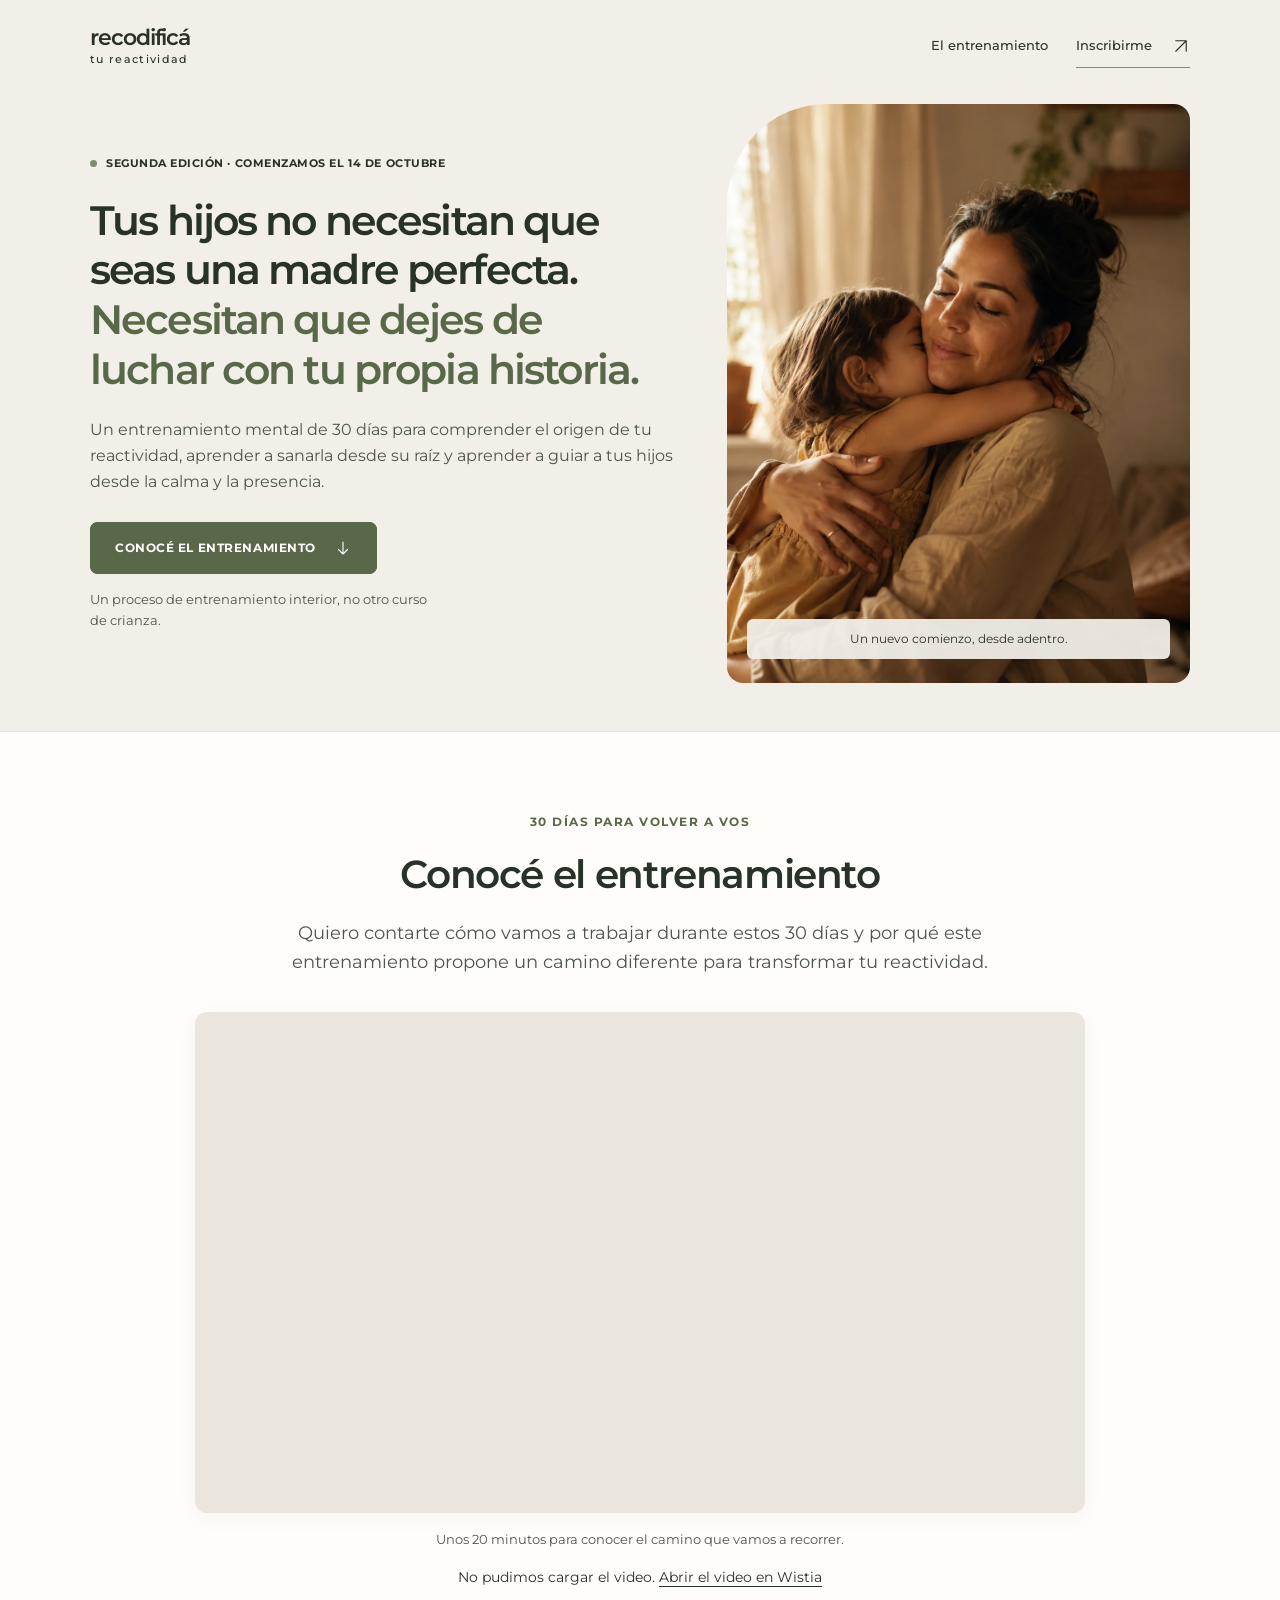
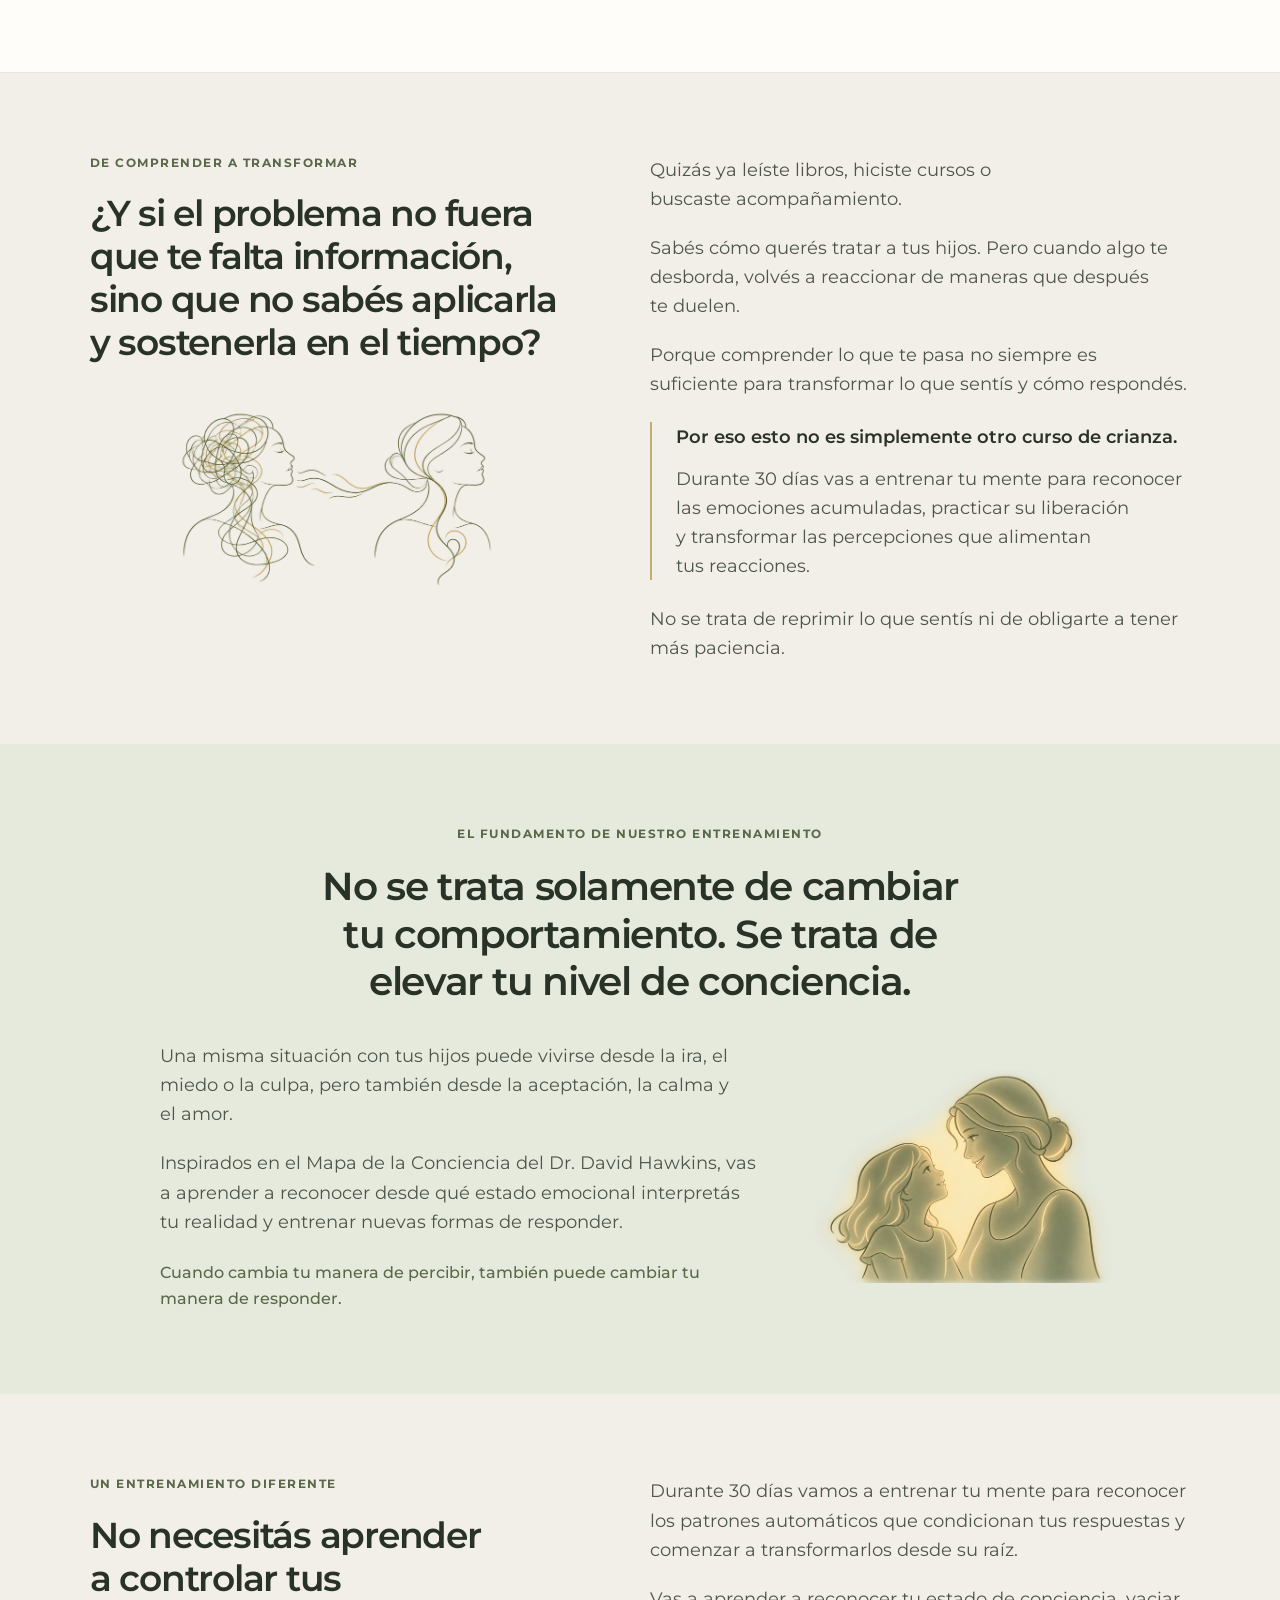
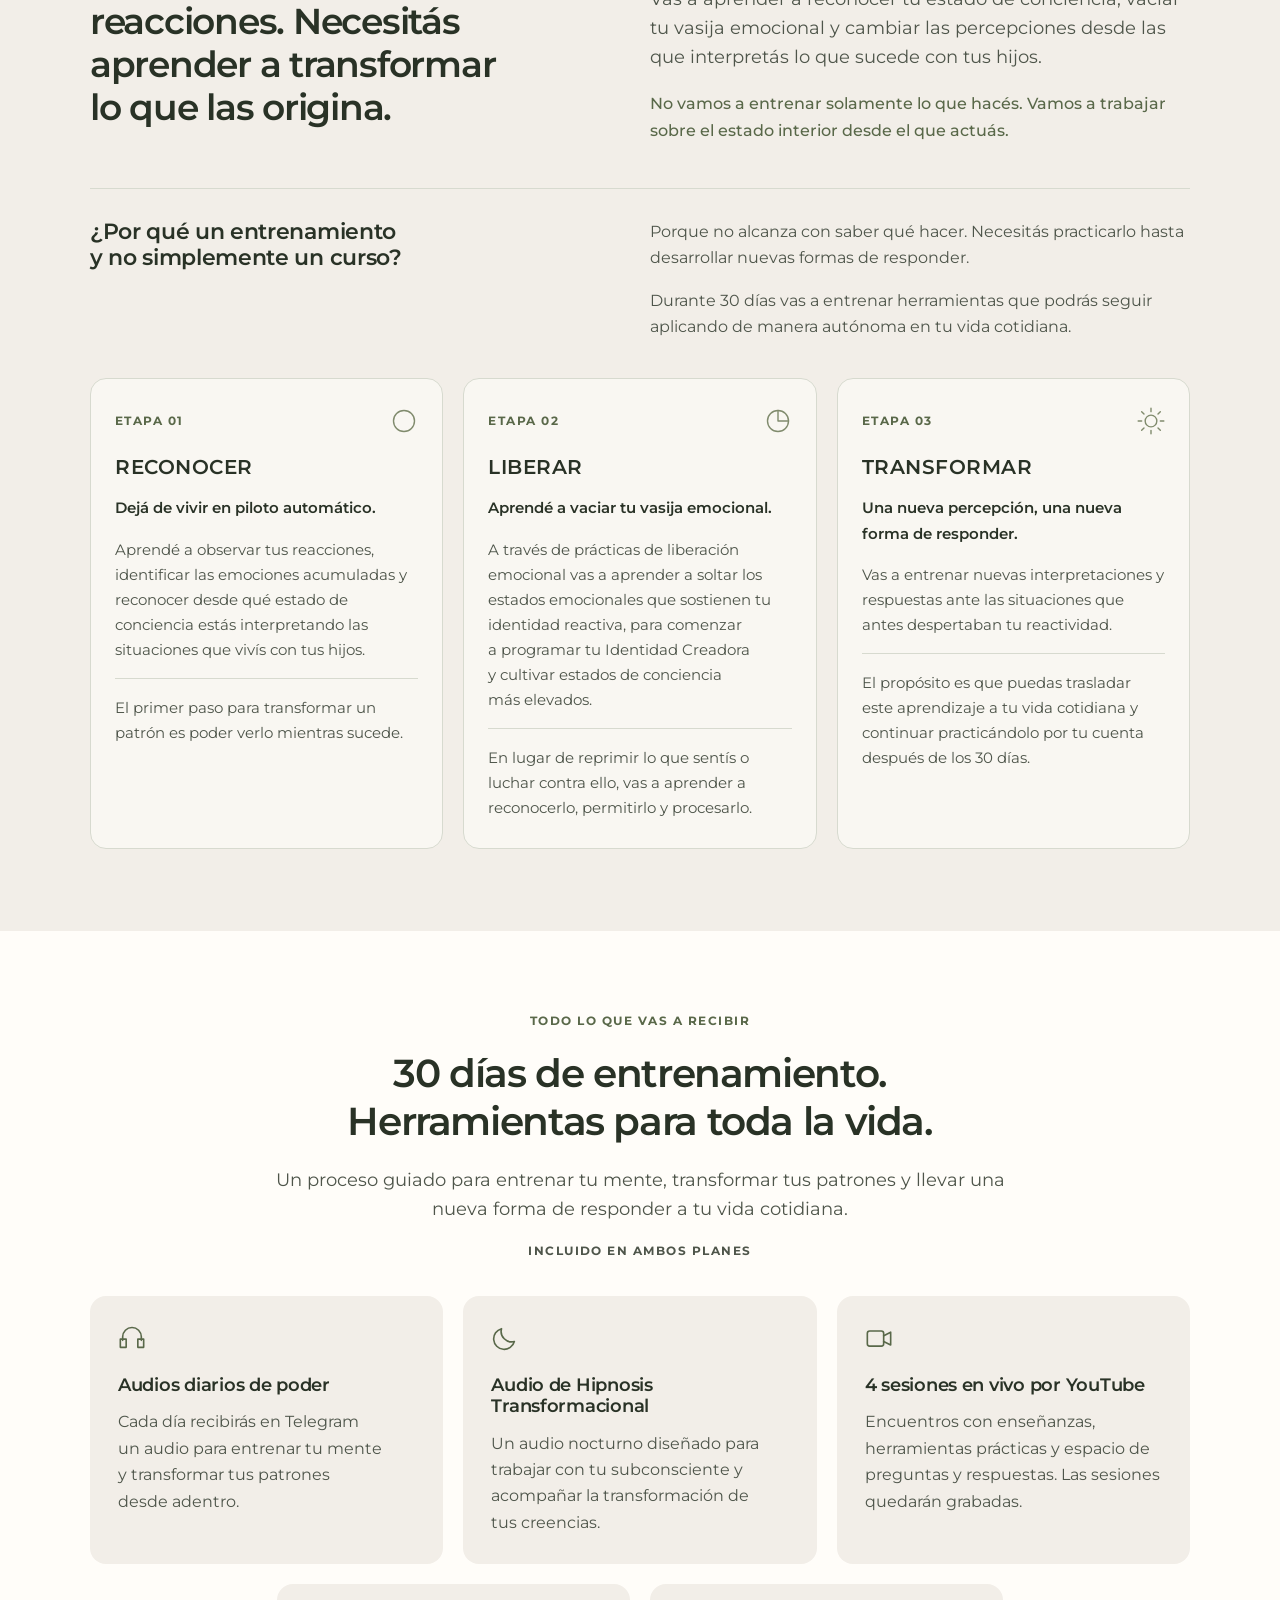
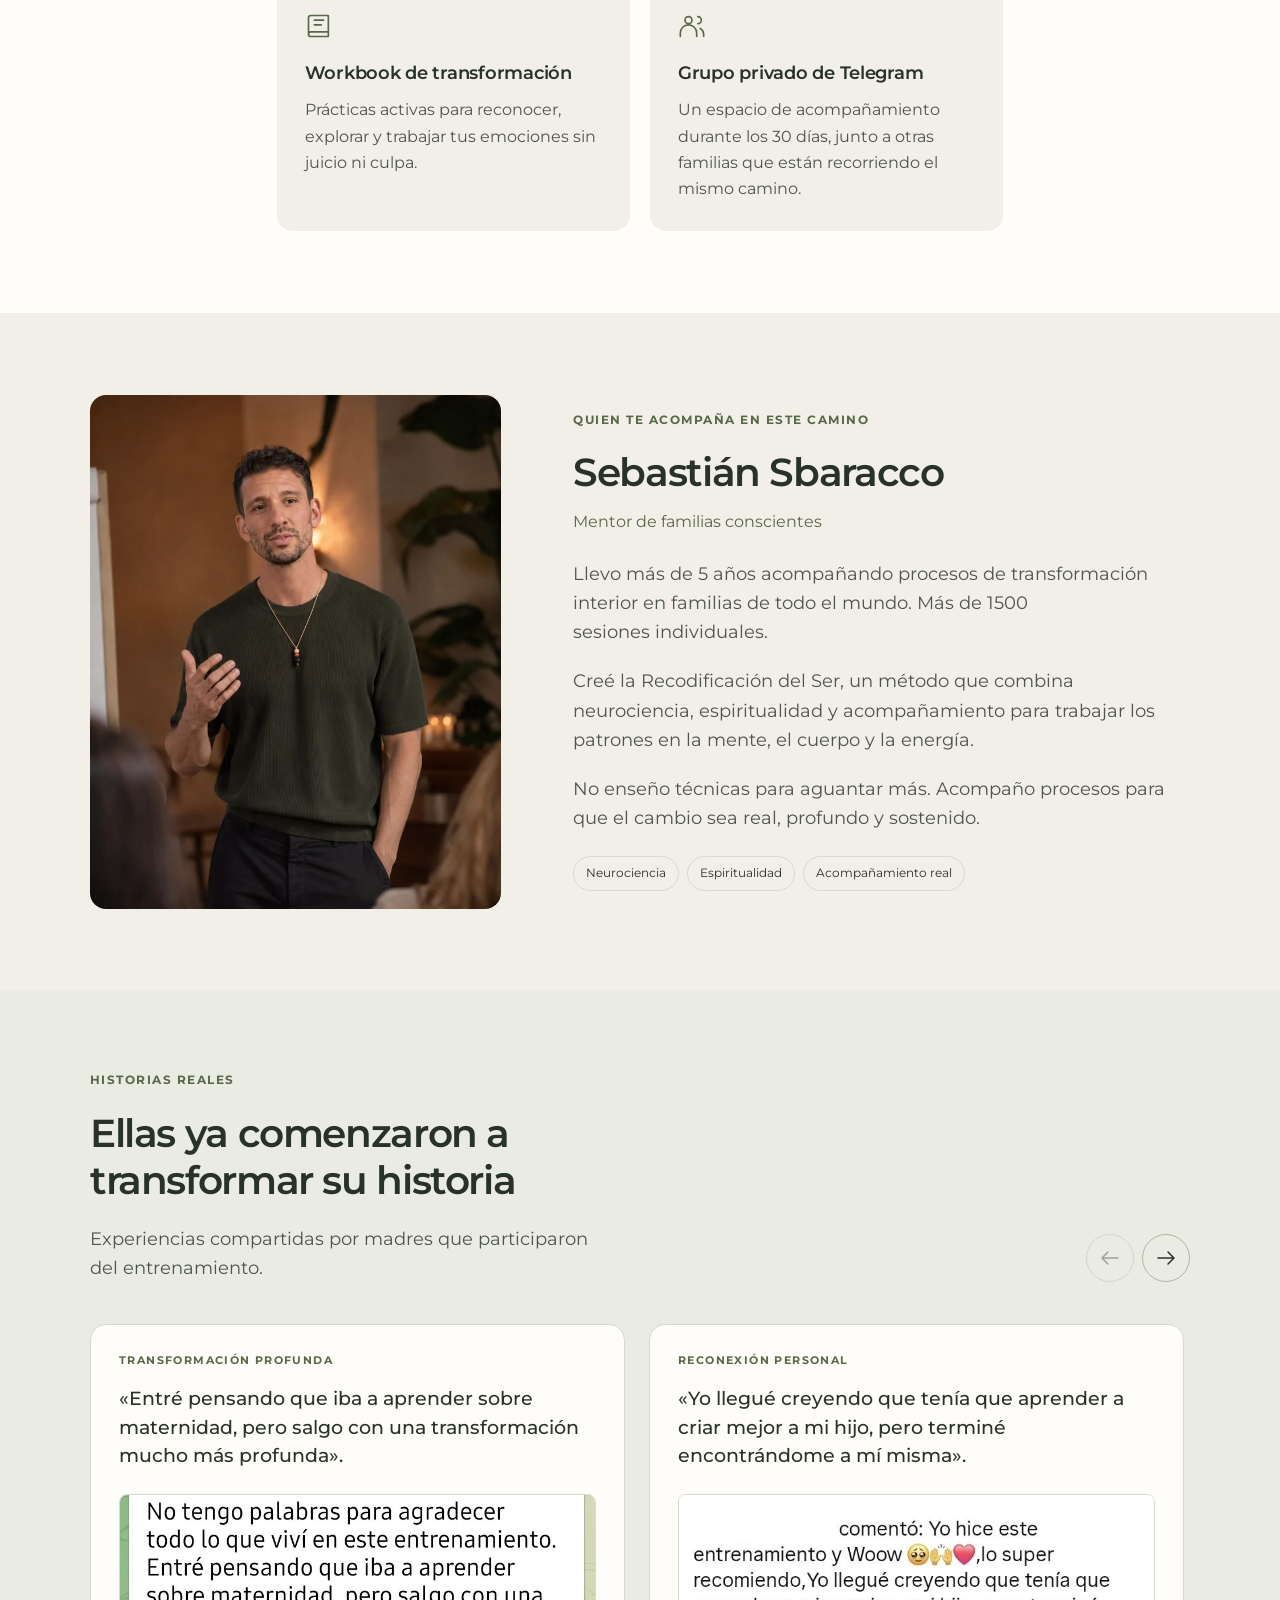
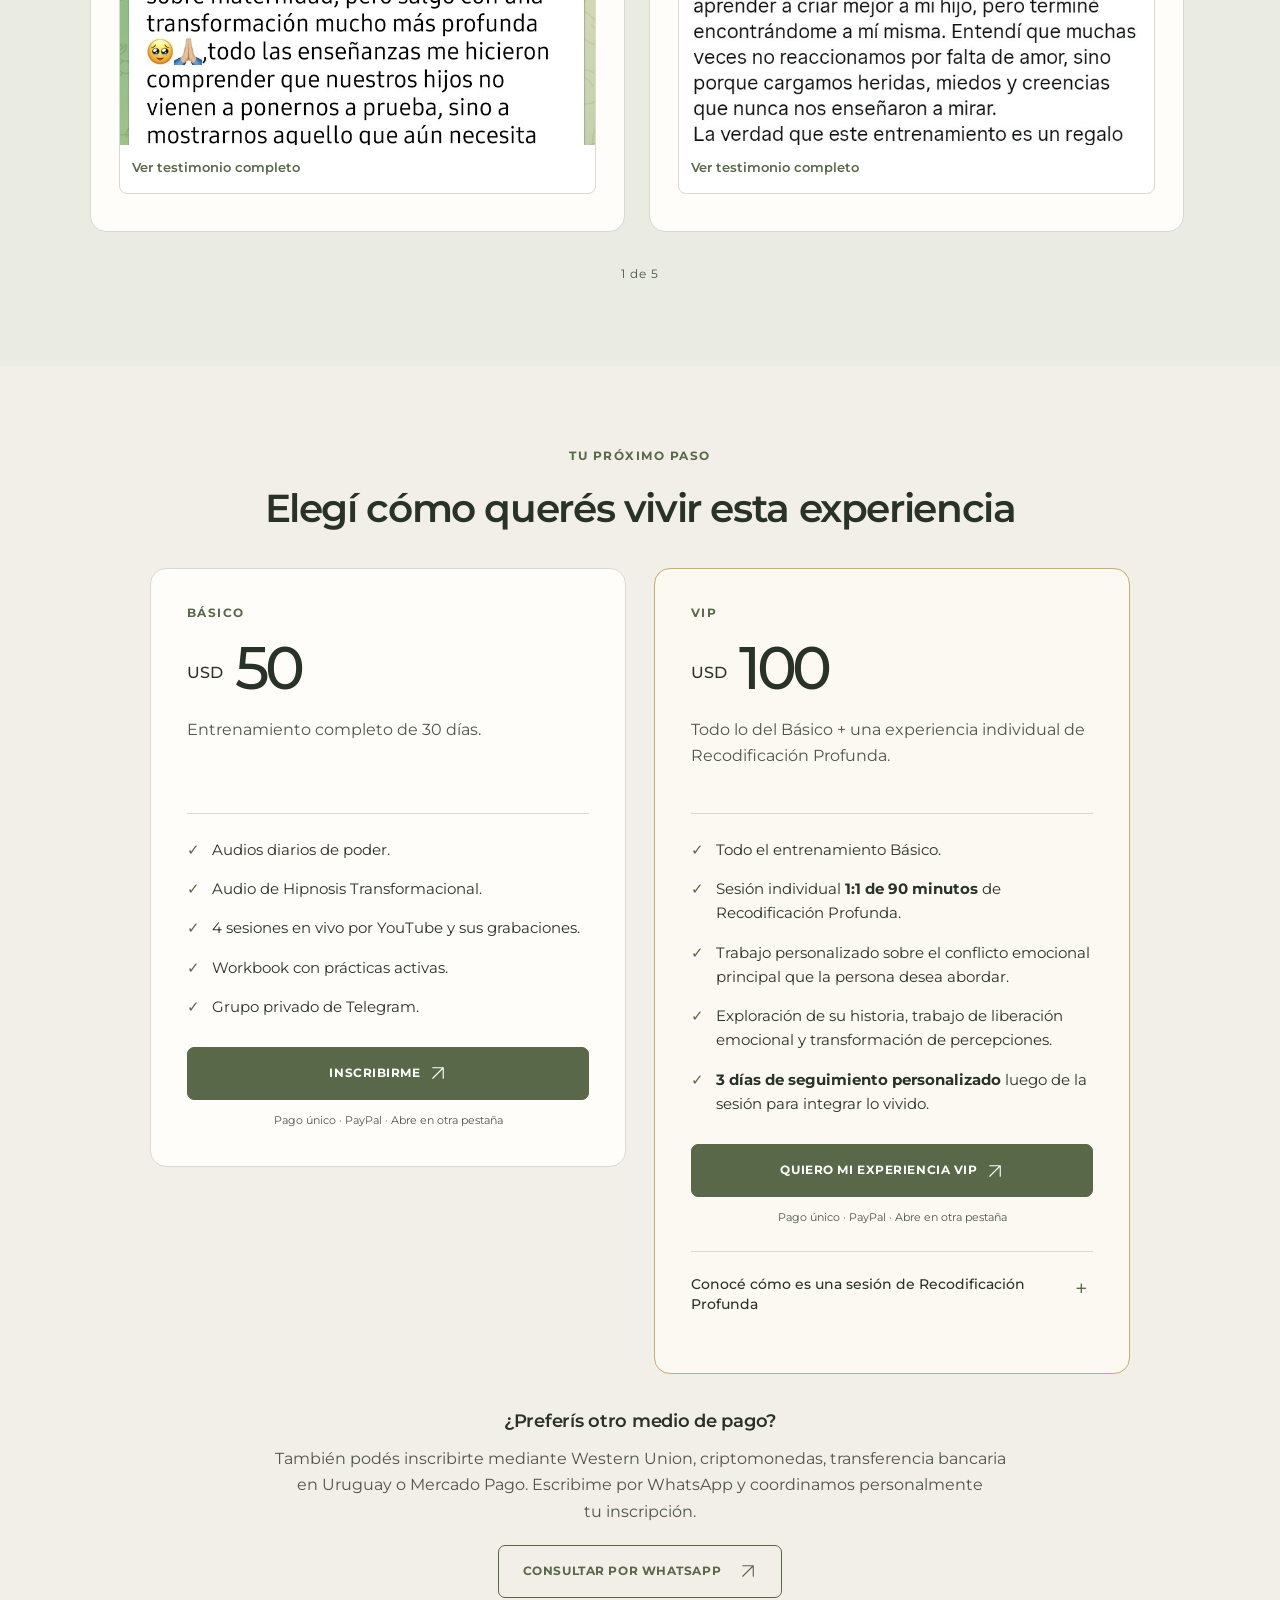
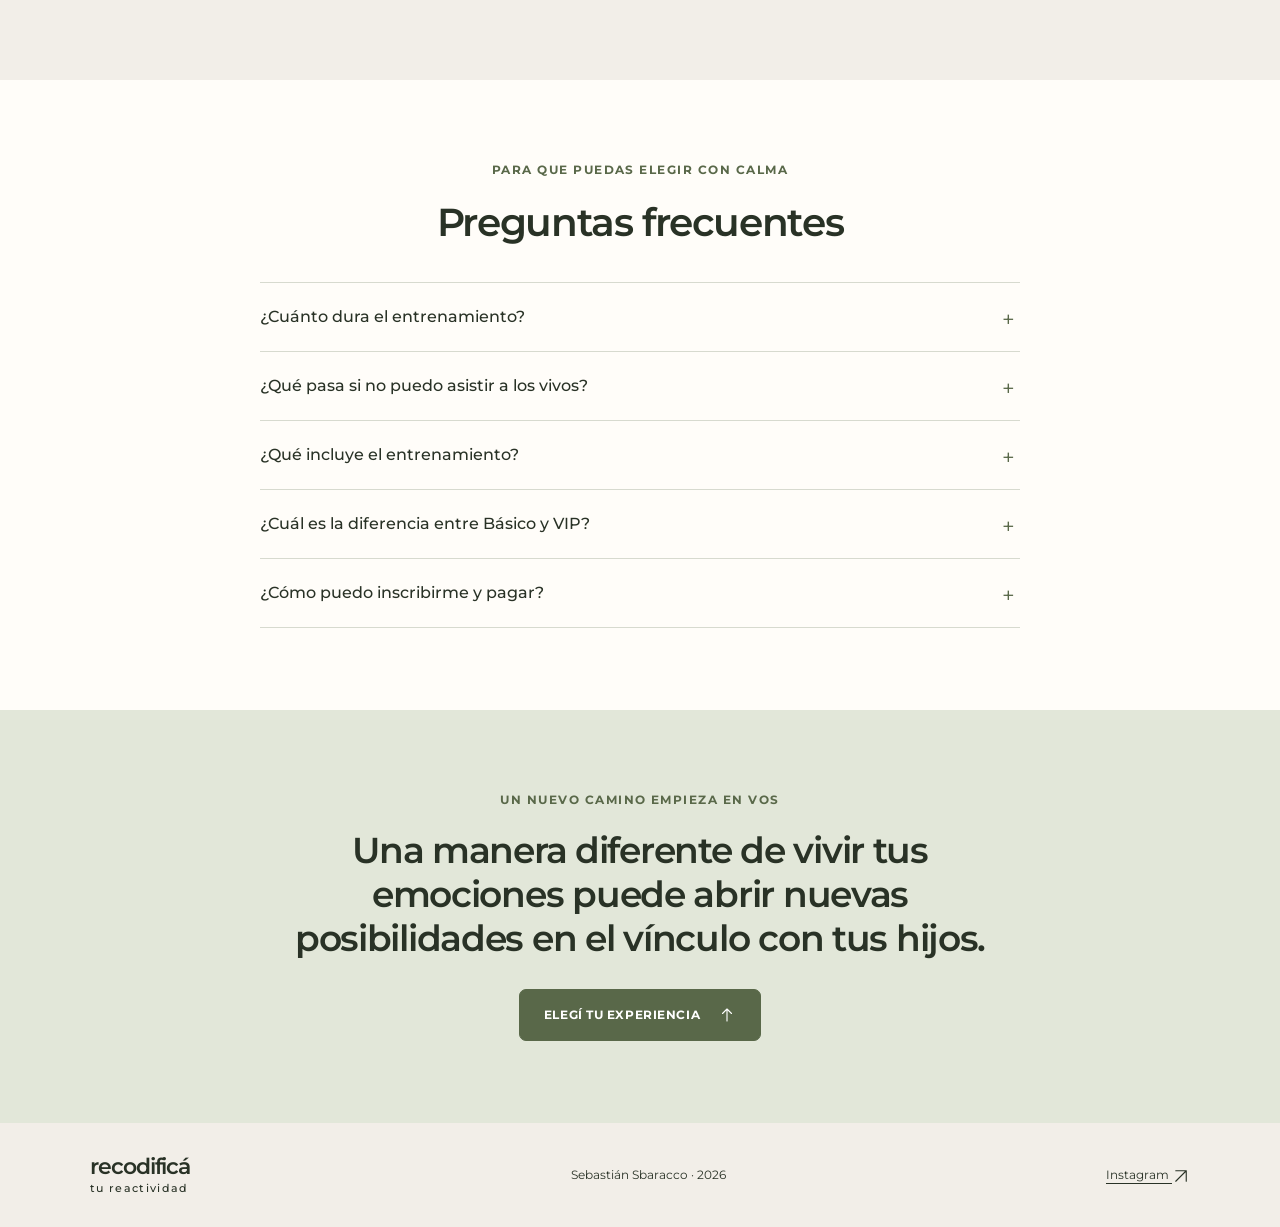
==== commit 1af240d5: "Refine landing copy, integrate original artwork and testimonials, add subtle motion" ====
--- a/Mi-web/index.html
+++ b/Mi-web/index.html
@@ -35,9 +35,9 @@
     />
     <link rel="icon" href="assets/img/favicon.png" type="image/png" />
     <link rel="apple-touch-icon" href="assets/img/favicon.png" />
-    <link rel="stylesheet" href="styles.css?v=segunda-edicion-1" />
-    <script defer src="config.js?v=segunda-edicion-1"></script>
-    <script defer src="script.js?v=segunda-edicion-1"></script>
+    <link rel="stylesheet" href="styles.css?v=segunda-edicion-2" />
+    <script defer src="config.js?v=segunda-edicion-2"></script>
+    <script defer src="script.js?v=segunda-edicion-2"></script>
   </head>
   <body>
     <a class="skip-link" href="#contenido">Saltar al contenido</a>
@@ -147,22 +147,32 @@
         aria-labelledby="objection-title"
       >
         <div class="container editorial-grid">
-          <div>
+          <div class="objection-intro">
             <p class="eyebrow">DE COMPRENDER A TRANSFORMAR</p>
             <h2 id="objection-title">
               ¿Y si el problema no fuera que te falta información, sino que no
               sabés aplicarla y sostenerla en el tiempo?
             </h2>
+            <picture class="concept-illustration"
+              ><source
+                srcset="assets/img/reaccion-consciente.webp"
+                type="image/webp" />
+              <img
+                src="assets/img/reaccion-consciente.png"
+                alt="Dos perfiles femeninos: de los patrones emocionales entrelazados a una mayor claridad interior."
+                width="1536"
+                height="1024"
+                loading="lazy"
+                decoding="async"
+            /></picture>
           </div>
           <div class="prose">
             <p>
-              Quizás ya leíste libros, hiciste cursos, fuiste a terapia o
-              tuviste sesiones de acompañamiento.
+              Quizás ya leíste libros, hiciste cursos o buscaste acompañamiento.
             </p>
             <p>
-              Sabés cómo querés tratar a tus hijos. Sabés que gritar no es lo
-              que querés. Y aun así, cuando algo te desborda, volvés a
-              reaccionar de maneras que después te duelen.
+              Sabés cómo querés tratar a tus hijos. Pero cuando algo te
+              desborda, volvés a reaccionar de maneras que después te duelen.
             </p>
             <p>
               Porque comprender lo que te pasa no siempre es suficiente para
@@ -175,50 +185,59 @@
                 >
               </p>
               <p>
-                Es un entrenamiento mental de 30 días donde vas a aprender a
-                reconocer y vaciar tu vasija emocional, practicar la liberación
-                de emociones acumuladas y transformar las percepciones internas
-                que alimentan tus reacciones.
+                Durante 30 días vas a entrenar tu mente para reconocer las
+                emociones acumuladas, practicar su liberación y transformar las
+                percepciones que alimentan tus reacciones.
               </p>
             </div>
             <p>
               No se trata de reprimir lo que sentís ni de obligarte a tener más
-              paciencia. Se trata de entrenar una nueva manera de relacionarte
-              con tus emociones, con vos misma y con tus hijos.
+              paciencia.
             </p>
           </div>
         </div>
       </section>
       <section class="section foundation" aria-labelledby="foundation-title">
-        <div class="container narrow centered">
-          <p class="eyebrow">EL FUNDAMENTO DE NUESTRO ENTRENAMIENTO</p>
-          <h2 id="foundation-title">
-            No se trata solamente de cambiar tu comportamiento. Se trata de
-            elevar tu nivel de conciencia.
-          </h2>
-          <div class="prose">
-            <p>
-              Una misma situación con tus hijos puede vivirse desde la ira, el
-              miedo o la culpa, pero también desde la aceptación, la calma y el
-              amor.
-            </p>
-            <p>
-              Inspirados en el Mapa de la Conciencia del Dr. David Hawkins,
-              vamos a aprender a reconocer desde qué estado emocional estás
-              interpretando tu realidad.
-            </p>
-            <p>
-              A través de prácticas de conciencia, liberación emocional y
-              transformación de percepciones, vas a entrenar nuevas formas de
-              responder a las situaciones cotidianas.
-            </p>
-          </div>
-          <p class="closing-thought">
-            <em
-              >Cuando cambia tu manera de percibir, también puede cambiar tu
-              manera de responder.</em
-            >
-          </p>
+        <div class="container">
+          <div class="section-heading centered">
+            <p class="eyebrow">EL FUNDAMENTO DE NUESTRO ENTRENAMIENTO</p>
+            <h2 id="foundation-title">
+              No se trata solamente de cambiar tu comportamiento. Se trata de
+              elevar tu nivel de conciencia.
+            </h2>
+          </div>
+          <div class="foundation-grid">
+            <div class="prose">
+              <p>
+                Una misma situación con tus hijos puede vivirse desde la ira, el
+                miedo o la culpa, pero también desde la aceptación, la calma y
+                el amor.
+              </p>
+              <p>
+                Inspirados en el Mapa de la Conciencia del Dr. David Hawkins,
+                vas a aprender a reconocer desde qué estado emocional
+                interpretás tu realidad y entrenar nuevas formas de responder.
+              </p>
+              <p class="closing-thought">
+                <strong
+                  >Cuando cambia tu manera de percibir, también puede cambiar tu
+                  manera de responder.</strong
+                >
+              </p>
+            </div>
+            <picture class="concept-illustration"
+              ><source
+                srcset="assets/img/nueva-percepcion.webp"
+                type="image/webp" />
+              <img
+                src="assets/img/nueva-percepcion.png"
+                alt="Una madre y su hija se miran amorosamente, acompañadas por una luz cálida."
+                width="1536"
+                height="1024"
+                loading="lazy"
+                decoding="async"
+            /></picture>
+          </div>
         </div>
       </section>
       <section
@@ -237,25 +256,19 @@
             </div>
             <div class="prose">
               <p>
-                Durante 30 días vamos a entrenar tu mente para que puedas
-                reconocer los patrones automáticos que condicionan tus
-                respuestas y comenzar a transformarlos desde su raíz.
+                Durante 30 días vamos a entrenar tu mente para reconocer los
+                patrones automáticos que condicionan tus respuestas y comenzar a
+                transformarlos desde su raíz.
               </p>
               <p>
                 Vas a aprender a reconocer tu estado de conciencia, vaciar tu
-                vasija emocional mediante prácticas de liberación y cambiar las
-                percepciones internas desde las que interpretás lo que sucede
-                con tus hijos.
-              </p>
-              <p>
-                Porque el objetivo no es que tengas que esforzarte
-                constantemente para no gritar, sino desarrollar una nueva manera
-                de percibir, sentir y responder.
+                vasija emocional y cambiar las percepciones desde las que
+                interpretás lo que sucede con tus hijos.
               </p>
               <p class="closing-thought">
-                <em
+                <strong
                   >No vamos a entrenar solamente lo que hacés. Vamos a trabajar
-                  sobre el estado interior desde el que actuás.</em
+                  sobre el estado interior desde el que actuás.</strong
                 >
               </p>
             </div>
@@ -268,9 +281,8 @@
                 hasta desarrollar nuevas formas de responder.
               </p>
               <p>
-                Durante 30 días vas a entrenar tu mente, tus percepciones y tus
-                respuestas emocionales para llevar lo aprendido a tu vida
-                cotidiana y poder continuar el proceso de manera autónoma.
+                Durante 30 días vas a entrenar herramientas que podrás seguir
+                aplicando de manera autónoma en tu vida cotidiana.
               </p>
             </div>
           </div>
@@ -524,6 +536,39 @@
                 «Entré pensando que iba a aprender sobre maternidad, pero salgo
                 con una transformación mucho más profunda».
               </blockquote>
+              <button
+                class="capture-button"
+                type="button"
+                aria-haspopup="dialog"
+                aria-label="Ver testimonio completo: Transformación profunda"
+              >
+                <span class="capture-media"
+                  ><span
+                    class="capture-original"
+                    style="--capture-width: 833; --capture-height: 1449"
+                    ><img
+                      src="assets/testimonios/testimonio-1.jpg"
+                      width="833"
+                      height="1449"
+                      alt="Mensaje original: No tengo palabras para agradecer todo lo que viví en este entrenamiento."
+                      loading="lazy"
+                      decoding="async" /></span></span
+                ><span class="capture-caption">Ver testimonio completo</span>
+              </button>
+              <details class="capture-fallback">
+                <summary>Ver testimonio completo</summary>
+                <span
+                  class="capture-original"
+                  style="--capture-width: 833; --capture-height: 1449"
+                  ><img
+                    src="assets/testimonios/testimonio-1.jpg"
+                    width="833"
+                    height="1449"
+                    alt="Mensaje original: No tengo palabras para agradecer todo lo que viví en este entrenamiento."
+                    loading="lazy"
+                    decoding="async"
+                /></span>
+              </details>
             </article>
             <article class="testimonial-card" data-testimonial="1">
               <p class="eyebrow">RECONEXIÓN PERSONAL</p>
@@ -531,6 +576,57 @@
                 «Yo llegué creyendo que tenía que aprender a criar mejor a mi
                 hijo, pero terminé encontrándome a mí misma».
               </blockquote>
+              <button
+                class="capture-button"
+                type="button"
+                aria-haspopup="dialog"
+                aria-label="Ver testimonio completo: Reconexión personal"
+              >
+                <span class="capture-media"
+                  ><span
+                    class="capture-original"
+                    style="--capture-width: 705; --capture-height: 459"
+                    ><img
+                      src="assets/testimonios/testimonio-2.jpg"
+                      width="705"
+                      height="459"
+                      alt="Comentario original anónimo: Yo hice este entrenamiento y Woow, lo super recomiendo."
+                      loading="lazy"
+                      decoding="async" /><span
+                      class="capture-redaction"
+                      aria-hidden="true"
+                      style="
+                        left: 1.13475%;
+                        top: 6.10022%;
+                        width: 32.05674%;
+                        height: 8.49673%;
+                      "
+                    ></span></span></span
+                ><span class="capture-caption">Ver testimonio completo</span>
+              </button>
+              <details class="capture-fallback">
+                <summary>Ver testimonio completo</summary>
+                <span
+                  class="capture-original"
+                  style="--capture-width: 705; --capture-height: 459"
+                  ><img
+                    src="assets/testimonios/testimonio-2.jpg"
+                    width="705"
+                    height="459"
+                    alt="Comentario original anónimo: Yo hice este entrenamiento y Woow, lo super recomiendo."
+                    loading="lazy"
+                    decoding="async" /><span
+                    class="capture-redaction"
+                    aria-hidden="true"
+                    style="
+                      left: 1.13475%;
+                      top: 6.10022%;
+                      width: 32.05674%;
+                      height: 8.49673%;
+                    "
+                  ></span
+                ></span>
+              </details>
             </article>
             <article class="testimonial-card" data-testimonial="2">
               <p class="eyebrow">AMOR Y COMPASIÓN</p>
@@ -538,6 +634,39 @@
                 «Este entrenamiento te hace volver a mirarte con ojos de amor y
                 compasión».
               </blockquote>
+              <button
+                class="capture-button"
+                type="button"
+                aria-haspopup="dialog"
+                aria-label="Ver testimonio completo: Amor y compasión"
+              >
+                <span class="capture-media"
+                  ><span
+                    class="capture-original"
+                    style="--capture-width: 825; --capture-height: 745"
+                    ><img
+                      src="assets/testimonios/testimonio-3.jpg"
+                      width="825"
+                      height="865"
+                      alt="Mensaje original: Este entrenamiento te hace volver a mirarte con ojos de amor y compasión."
+                      loading="lazy"
+                      decoding="async" /></span></span
+                ><span class="capture-caption">Ver testimonio completo</span>
+              </button>
+              <details class="capture-fallback">
+                <summary>Ver testimonio completo</summary>
+                <span
+                  class="capture-original"
+                  style="--capture-width: 825; --capture-height: 745"
+                  ><img
+                    src="assets/testimonios/testimonio-3.jpg"
+                    width="825"
+                    height="865"
+                    alt="Mensaje original: Este entrenamiento te hace volver a mirarte con ojos de amor y compasión."
+                    loading="lazy"
+                    decoding="async"
+                /></span>
+              </details>
             </article>
             <article class="testimonial-card" data-testimonial="3">
               <p class="eyebrow">TRANSFORMACIÓN FAMILIAR</p>
@@ -545,6 +674,39 @@
                 «Cuando una mamá sana, toda la familia comienza a
                 transformarse».
               </blockquote>
+              <button
+                class="capture-button"
+                type="button"
+                aria-haspopup="dialog"
+                aria-label="Ver testimonio completo: Transformación familiar"
+              >
+                <span class="capture-media"
+                  ><span
+                    class="capture-original"
+                    style="--capture-width: 800; --capture-height: 650"
+                    ><img
+                      src="assets/testimonios/testimonio-4.jpg"
+                      width="800"
+                      height="742"
+                      alt="Mensaje original: De verdad que este entrenamiento lo recomiendo mucho."
+                      loading="lazy"
+                      decoding="async" /></span></span
+                ><span class="capture-caption">Ver testimonio completo</span>
+              </button>
+              <details class="capture-fallback">
+                <summary>Ver testimonio completo</summary>
+                <span
+                  class="capture-original"
+                  style="--capture-width: 800; --capture-height: 650"
+                  ><img
+                    src="assets/testimonios/testimonio-4.jpg"
+                    width="800"
+                    height="742"
+                    alt="Mensaje original: De verdad que este entrenamiento lo recomiendo mucho."
+                    loading="lazy"
+                    decoding="async"
+                /></span>
+              </details>
             </article>
             <article class="testimonial-card" data-testimonial="4">
               <p class="eyebrow">EL IMPACTO DE ESCUCHAR</p>
@@ -552,6 +714,39 @@
                 «Cada palabra que dijiste hizo un movimiento en mí».
               </blockquote>
               <p class="testimonial-context">Reacción a un video del mentor.</p>
+              <button
+                class="capture-button"
+                type="button"
+                aria-haspopup="dialog"
+                aria-label="Ver testimonio completo: El impacto de escuchar al mentor"
+              >
+                <span class="capture-media"
+                  ><span
+                    class="capture-original"
+                    style="--capture-width: 800; --capture-height: 390"
+                    ><img
+                      src="assets/testimonios/testimonio-5.jpg"
+                      width="800"
+                      height="390"
+                      alt="Reacción original a un video: Llevo 30 minutos aproximadamente de video y cada palabra que dijiste hizo un movimiento en mí."
+                      loading="lazy"
+                      decoding="async" /></span></span
+                ><span class="capture-caption">Ver testimonio completo</span>
+              </button>
+              <details class="capture-fallback">
+                <summary>Ver testimonio completo</summary>
+                <span
+                  class="capture-original"
+                  style="--capture-width: 800; --capture-height: 390"
+                  ><img
+                    src="assets/testimonios/testimonio-5.jpg"
+                    width="800"
+                    height="390"
+                    alt="Reacción original a un video: Llevo 30 minutos aproximadamente de video y cada palabra que dijiste hizo un movimiento en mí."
+                    loading="lazy"
+                    decoding="async"
+                /></span>
+              </details>
             </article>
           </div>
           <p
@@ -808,6 +1003,14 @@
       <div class="dialog-header">
         <h2 id="testimonial-dialog-title">Testimonio original</h2>
         <button
+          class="button button-outline dialog-zoom"
+          id="testimonial-zoom"
+          type="button"
+          aria-pressed="false"
+        >
+          Ampliar texto
+        </button>
+        <button
           class="icon-button"
           id="testimonial-close"
           type="button"
@@ -822,7 +1025,9 @@
         role="region"
         aria-label="Captura completa, desplazá para leer"
       >
-        <img id="testimonial-full-image" alt="" width="800" height="1000" />
+        <span class="capture-original" id="testimonial-image-frame"
+          ><img id="testimonial-full-image" alt="" width="800" height="1000"
+        /></span>
       </div>
     </dialog>
   </body>
--- a/Mi-web/styles.css
+++ b/Mi-web/styles.css
@@ -383,8 +383,32 @@
 .foundation {
   background: #e6eadd;
 }
-.foundation .prose {
-  margin-top: 28px;
+.concept-illustration {
+  display: block;
+  width: min(320px, 100%);
+}
+.concept-illustration img {
+  width: 100%;
+  height: auto;
+}
+.objection-intro .concept-illustration {
+  margin: 24px auto 0;
+}
+.foundation-grid {
+  display: grid;
+  grid-template-columns: minmax(0, 1fr) 320px;
+  align-items: center;
+  gap: 44px;
+  max-width: 960px;
+  margin-inline: auto;
+}
+.foundation .closing-thought {
+  margin-top: 24px;
+}
+.foundation .closing-thought strong,
+.method .closing-thought strong {
+  color: var(--olive-dark);
+  font-weight: 500;
 }
 .closing-thought {
   font-size: 1rem;
@@ -590,7 +614,7 @@
   color: var(--ink-soft);
 }
 .capture-button {
-  display: block;
+  display: none;
   width: 100%;
   padding: 0;
   border: 1px solid var(--line);
@@ -600,14 +624,37 @@
   background: white;
   text-align: left;
 }
-.capture-button img {
+.testimonial-card.is-interactive .capture-button {
+  display: block;
+}
+.testimonial-card.is-interactive .capture-fallback {
+  display: none;
+}
+.capture-media {
+  display: block;
+  height: 250px;
+  overflow: hidden;
+  background: #f7f6f1;
+}
+.capture-original {
+  position: relative;
+  display: block;
   width: 100%;
-  height: 240px;
-  object-fit: cover;
-  object-position: top;
-}
-.capture-button span {
+  aspect-ratio: var(--capture-width) / var(--capture-height);
+  overflow: hidden;
+}
+.capture-original > img {
+  width: 100%;
+  height: auto;
+}
+.capture-redaction {
   display: block;
+  position: absolute;
+  background: white;
+}
+.capture-caption {
+  display: block;
+  min-height: 48px;
   padding: 12px;
   color: var(--olive-dark);
   font-size: 0.8rem;
@@ -798,11 +845,28 @@
 }
 .dialog-header h2 {
   font-size: 1.05rem;
+  flex: 1;
+}
+dialog[open] {
+  display: flex;
+  flex-direction: column;
+}
+.dialog-header {
+  flex-shrink: 0;
+}
+.dialog-zoom {
+  min-height: 48px;
+  padding: 10px 12px;
+  font-size: 0.75rem;
 }
 .dialog-image-scroll {
   overflow: auto;
-  max-height: calc(100dvh - 115px);
+  min-height: 0;
+  flex: 1;
   padding: 0 16px 16px;
+}
+.dialog-image-scroll.is-zoomed .capture-original {
+  width: 160%;
 }
 .dialog-image-scroll img {
   width: 100%;
@@ -846,6 +910,28 @@
   }
 }
 @media (max-width: 767px) {
+  .concept-illustration {
+    width: min(240px, 75%);
+    margin-inline: auto;
+  }
+  .objection-intro .concept-illustration {
+    margin-top: 18px;
+  }
+  .foundation-grid {
+    grid-template-columns: 1fr;
+    gap: 20px;
+  }
+  .capture-media {
+    height: 210px;
+  }
+  .dialog-header {
+    flex-wrap: wrap;
+    gap: 12px;
+  }
+  .dialog-zoom {
+    order: 3;
+    width: 100%;
+  }
   .site-header {
     min-height: 76px;
   }
@@ -987,6 +1073,31 @@
     flex-basis: 100%;
   }
 }
+@media (hover: hover) and (pointer: fine) {
+  .stage-card,
+  .resource-card,
+  .testimonial-card,
+  .plan-card {
+    transition:
+      transform 0.2s ease-out,
+      box-shadow 0.2s ease-out;
+  }
+  .stage-card:hover,
+  .resource-card:hover,
+  .testimonial-card:hover,
+  .plan-card:hover {
+    transform: translateY(-2px);
+    box-shadow: 0 5px 15px #2932260a;
+  }
+  .icon-button {
+    transition:
+      background 0.2s,
+      transform 0.2s;
+  }
+  .icon-button:not(:disabled):hover {
+    transform: translateY(-1px);
+  }
+}
 @media (prefers-reduced-motion: reduce) {
   html {
     scroll-behavior: auto;
@@ -996,5 +1107,6 @@
   *::after {
     animation: none !important;
     transition: none !important;
-  }
-}
+    transform: none !important;
+  }
+}
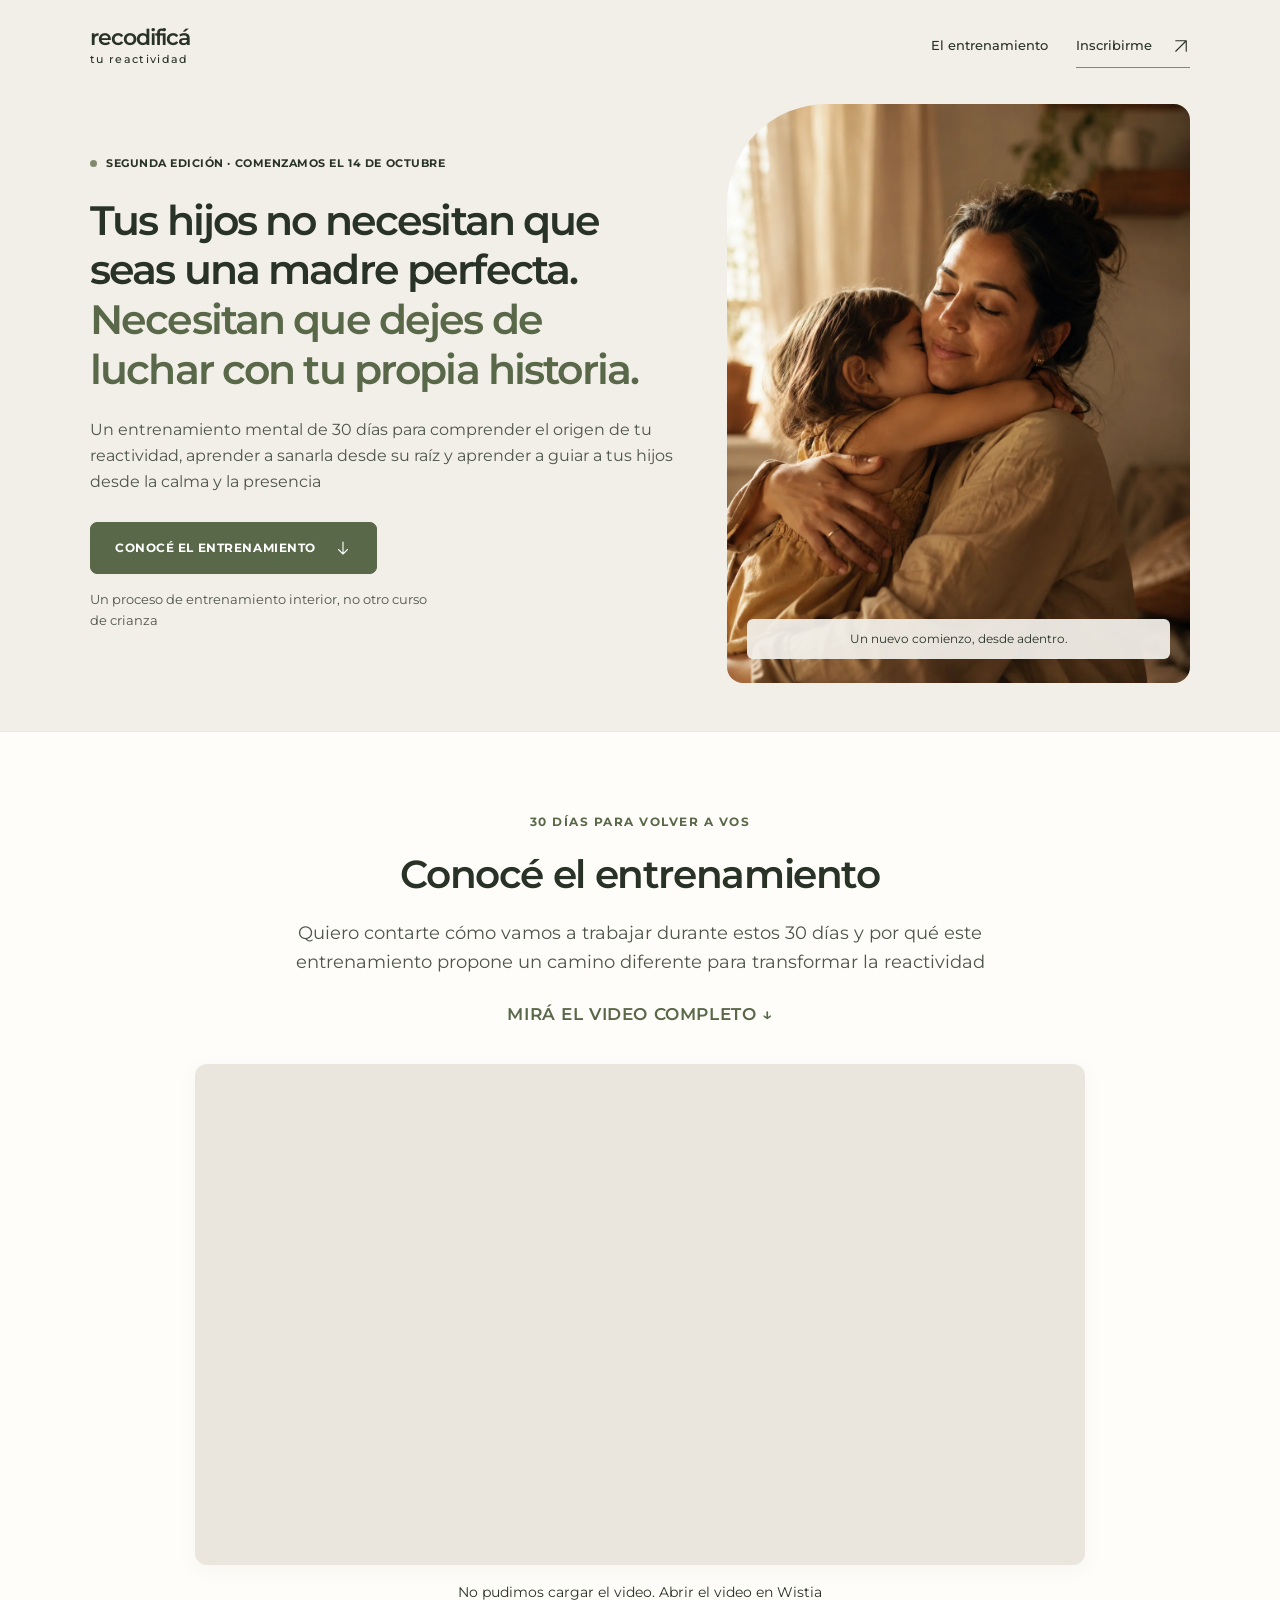
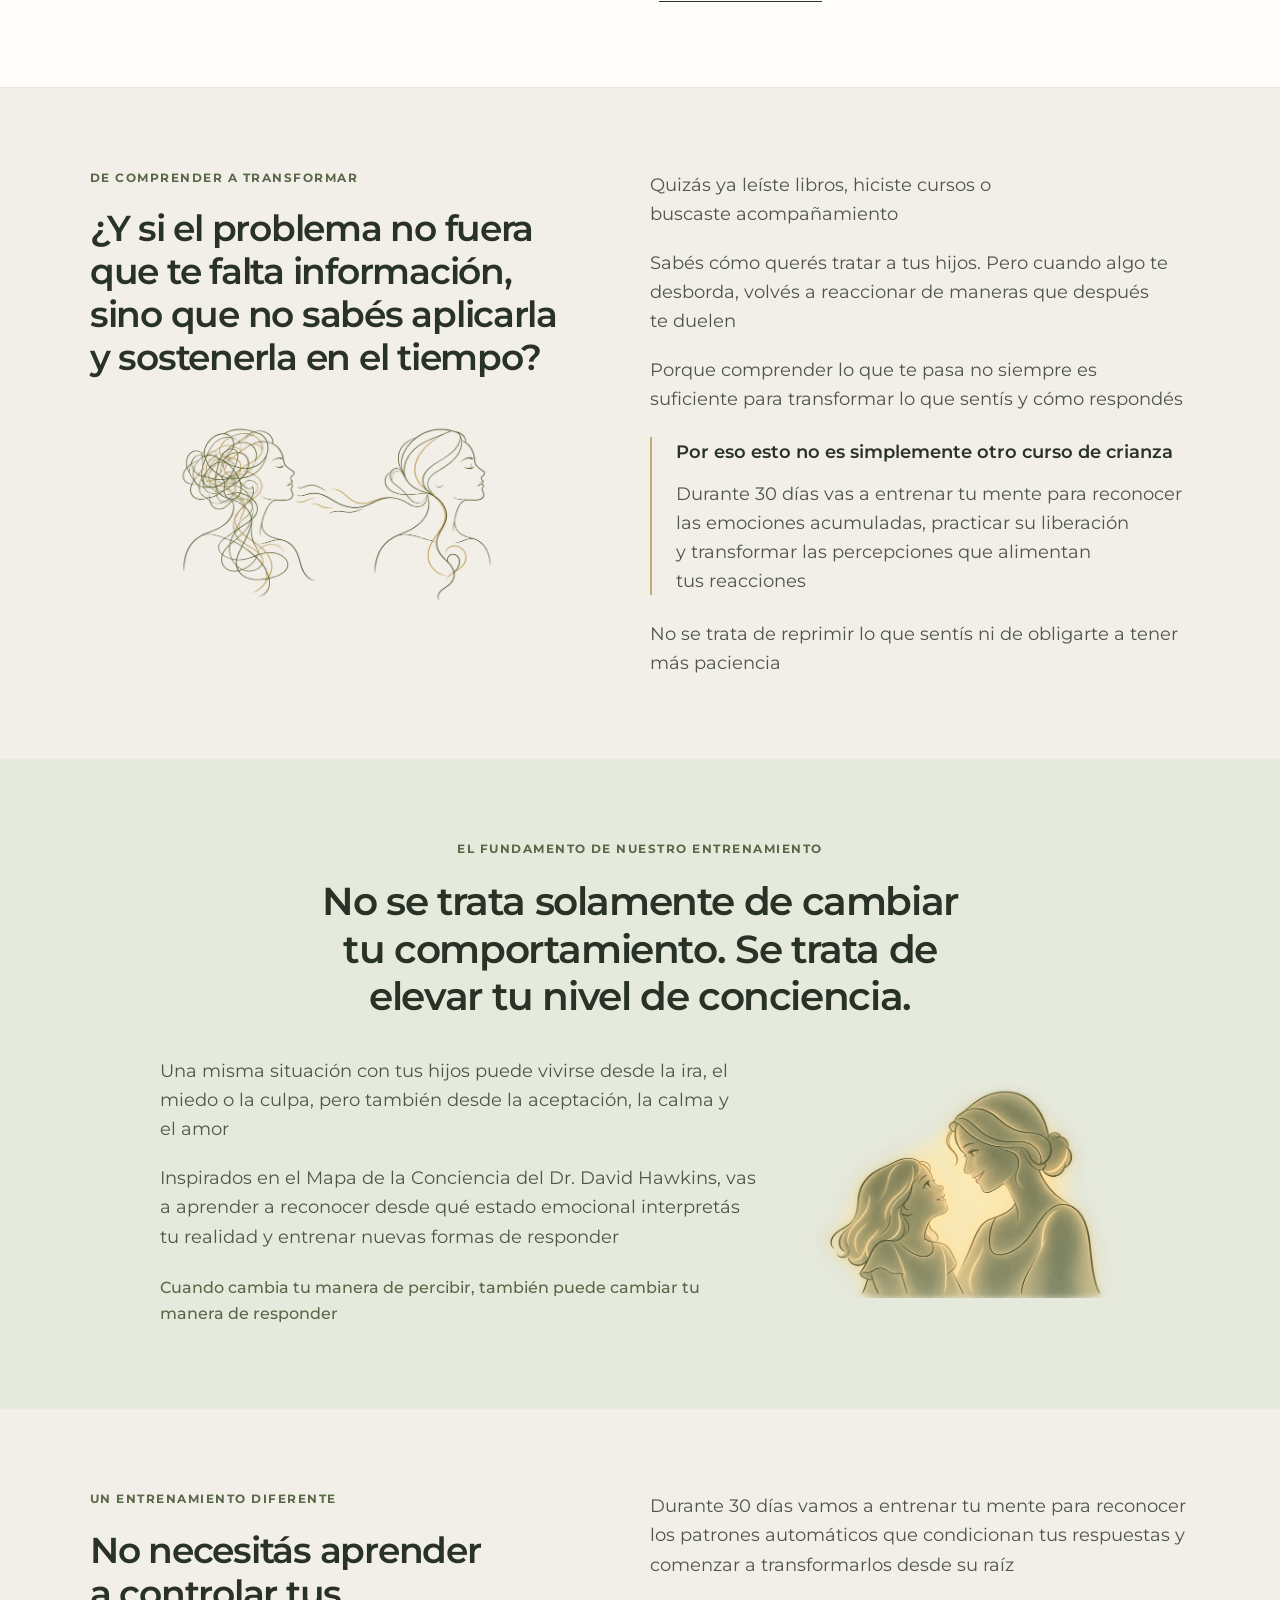
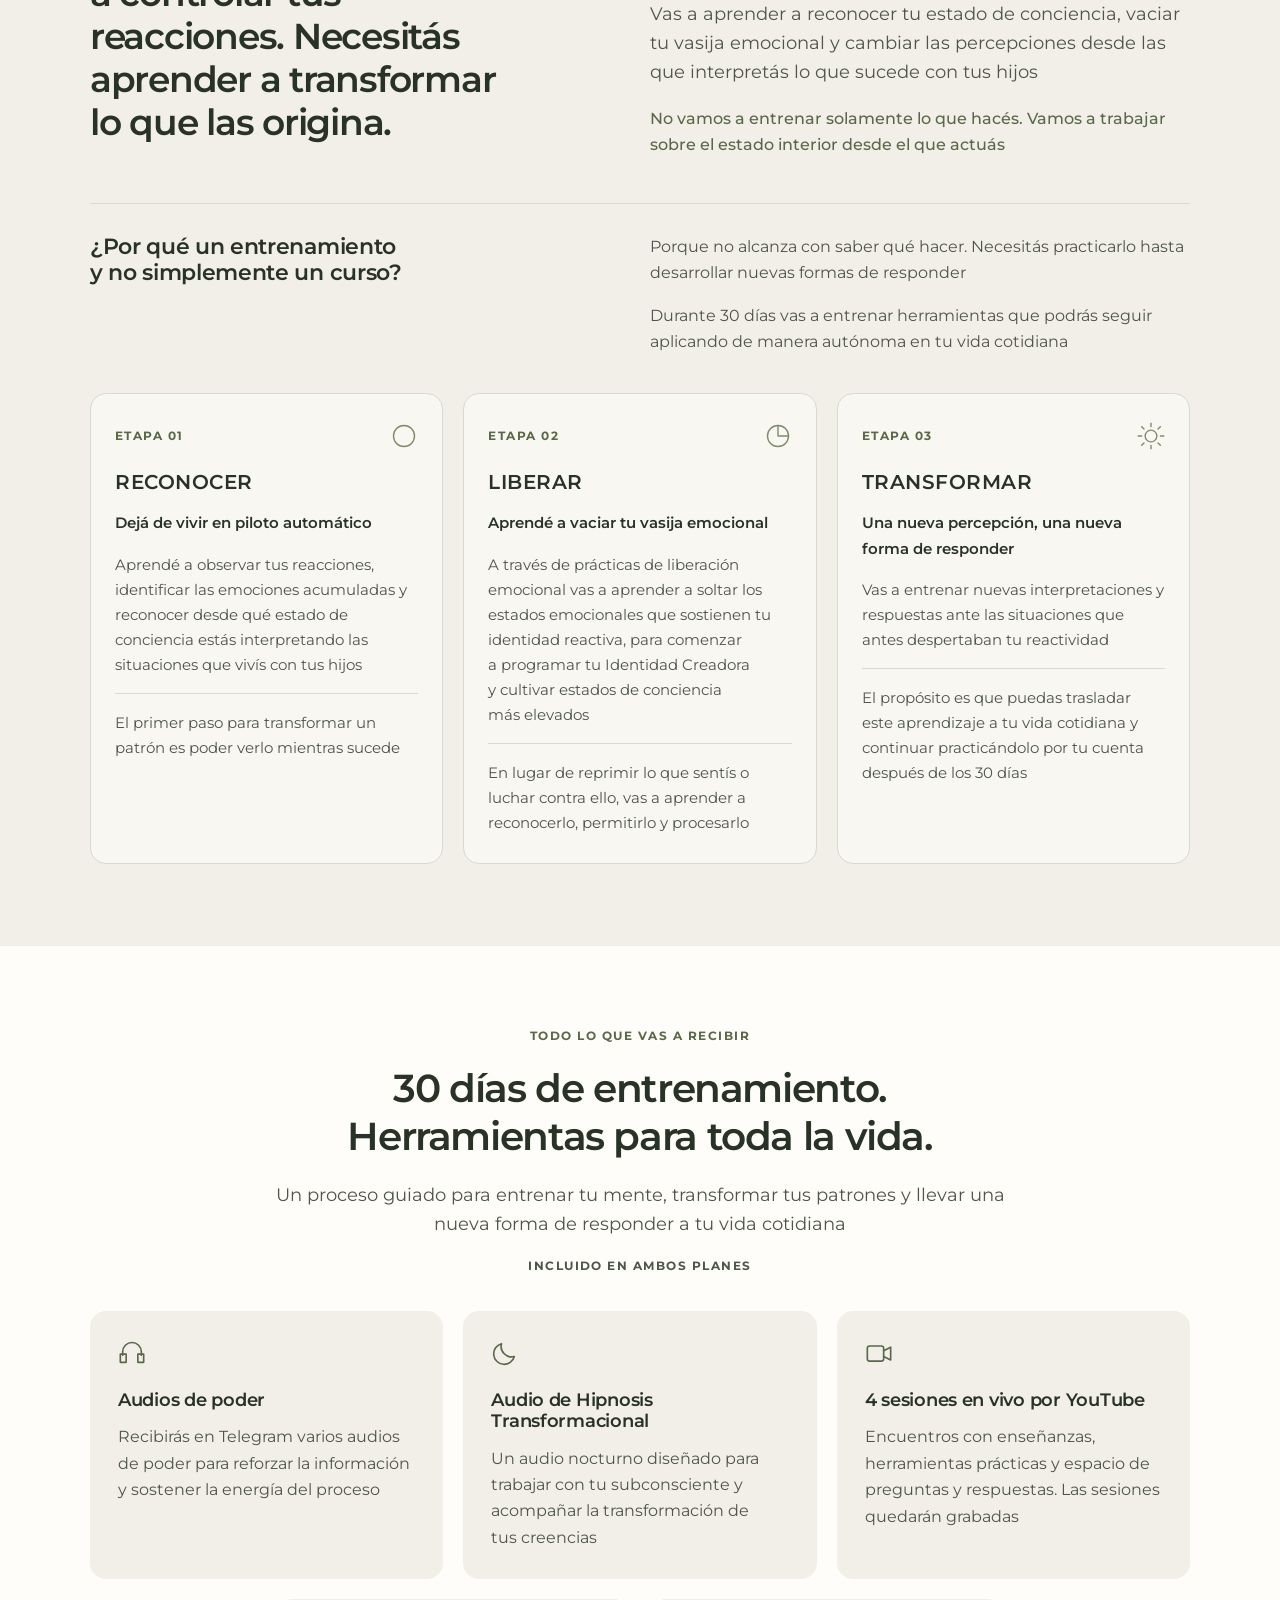
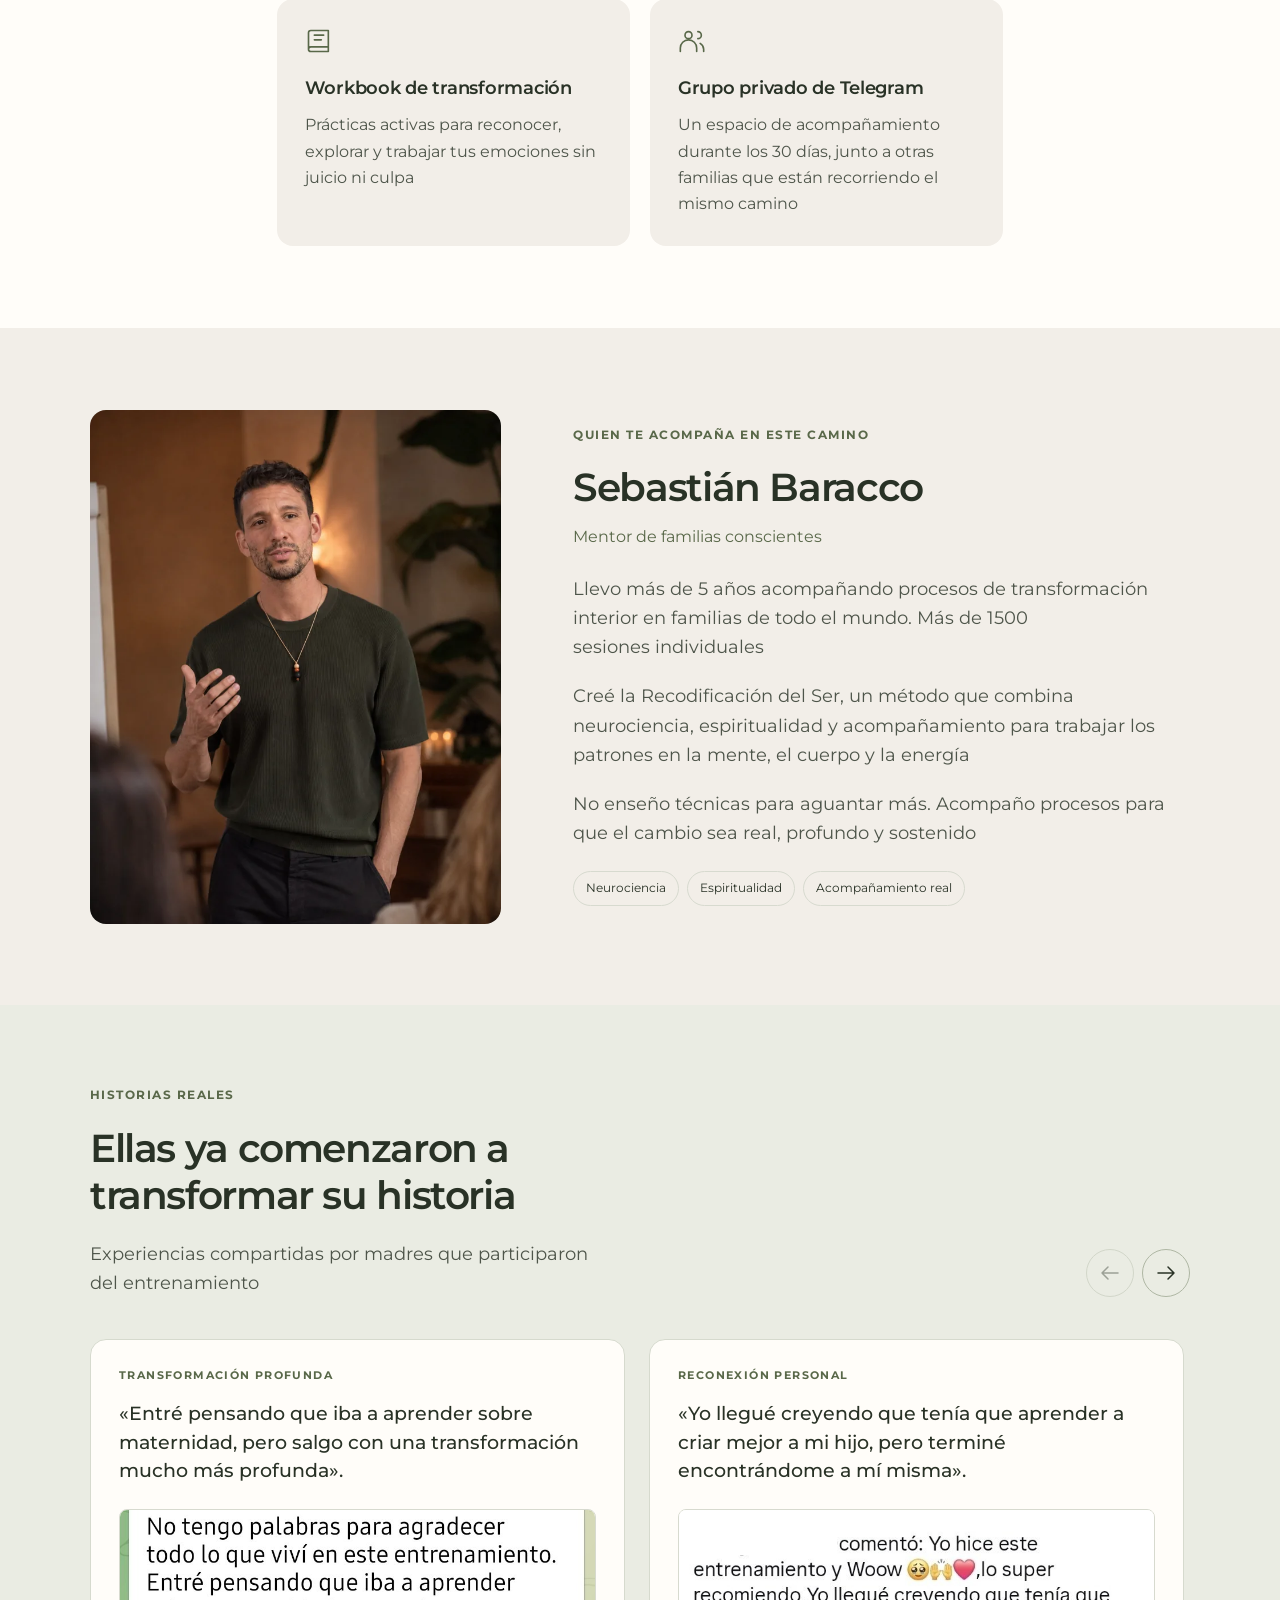
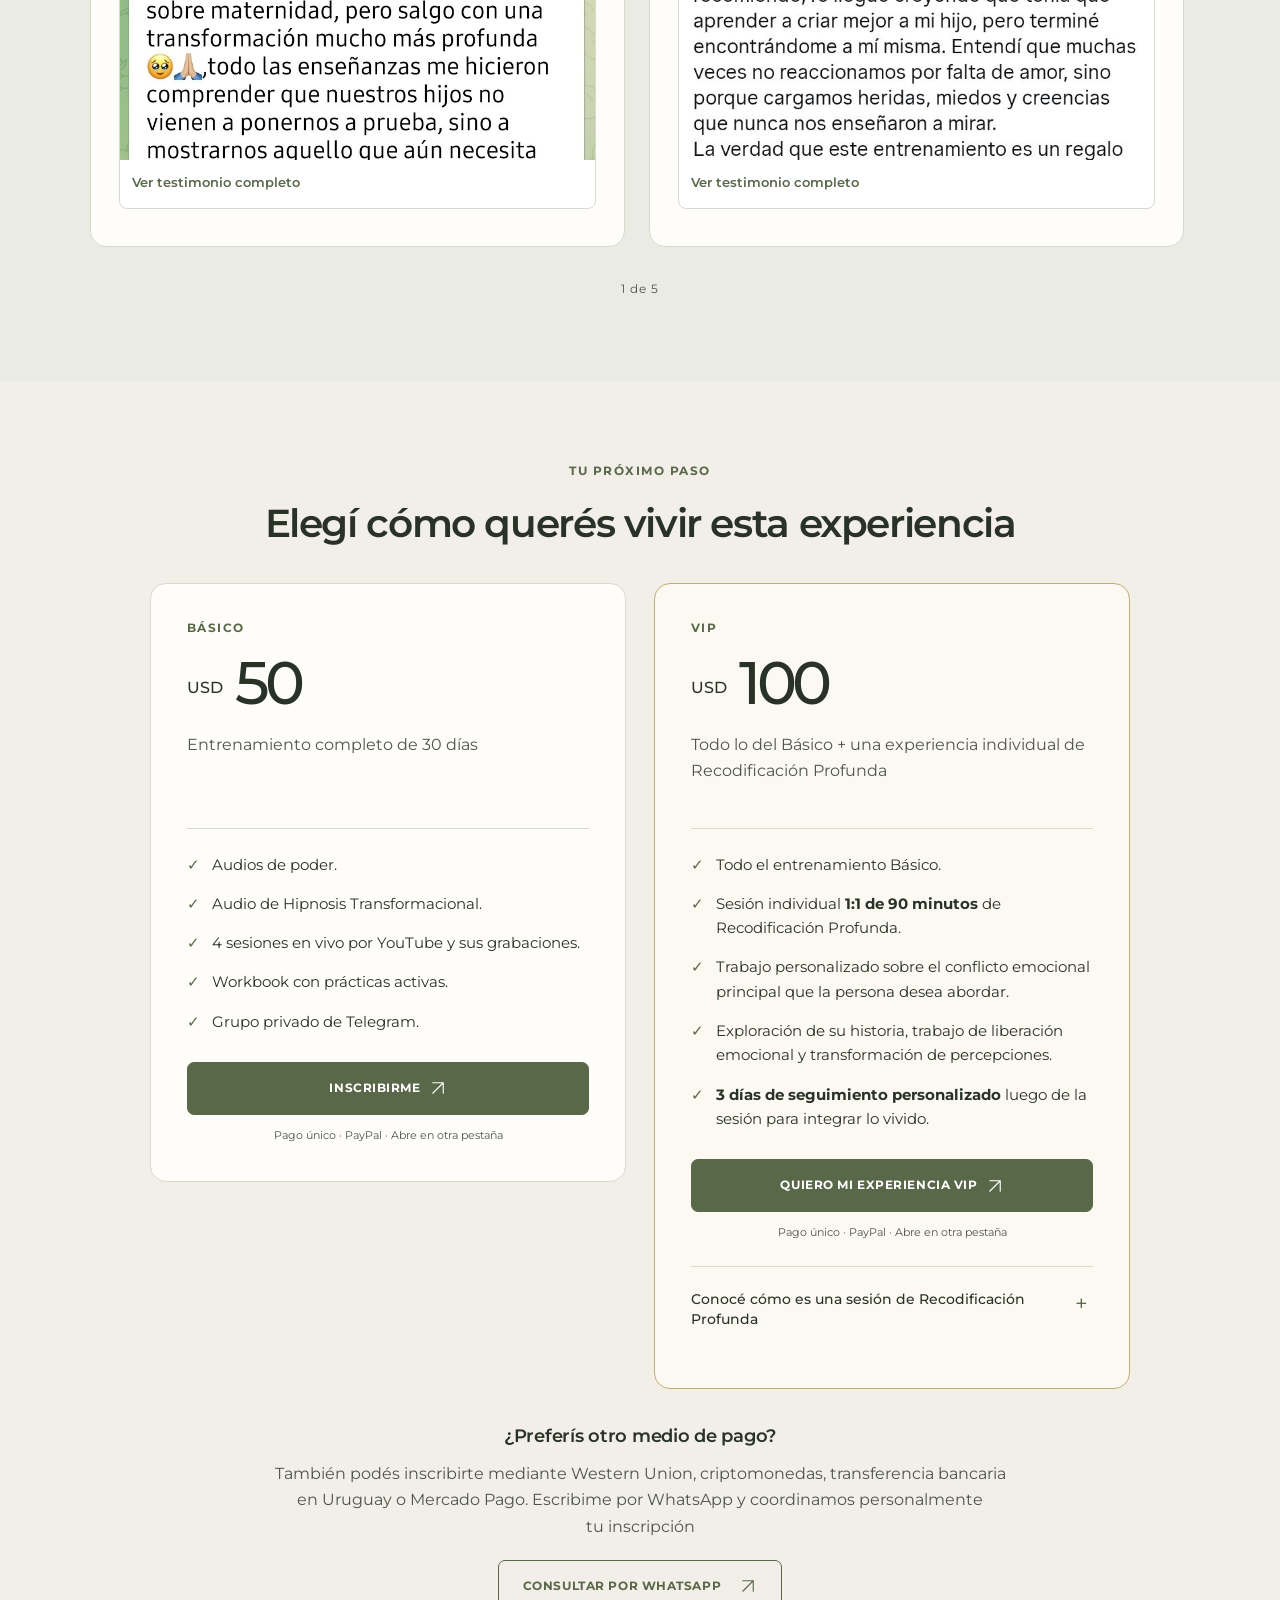
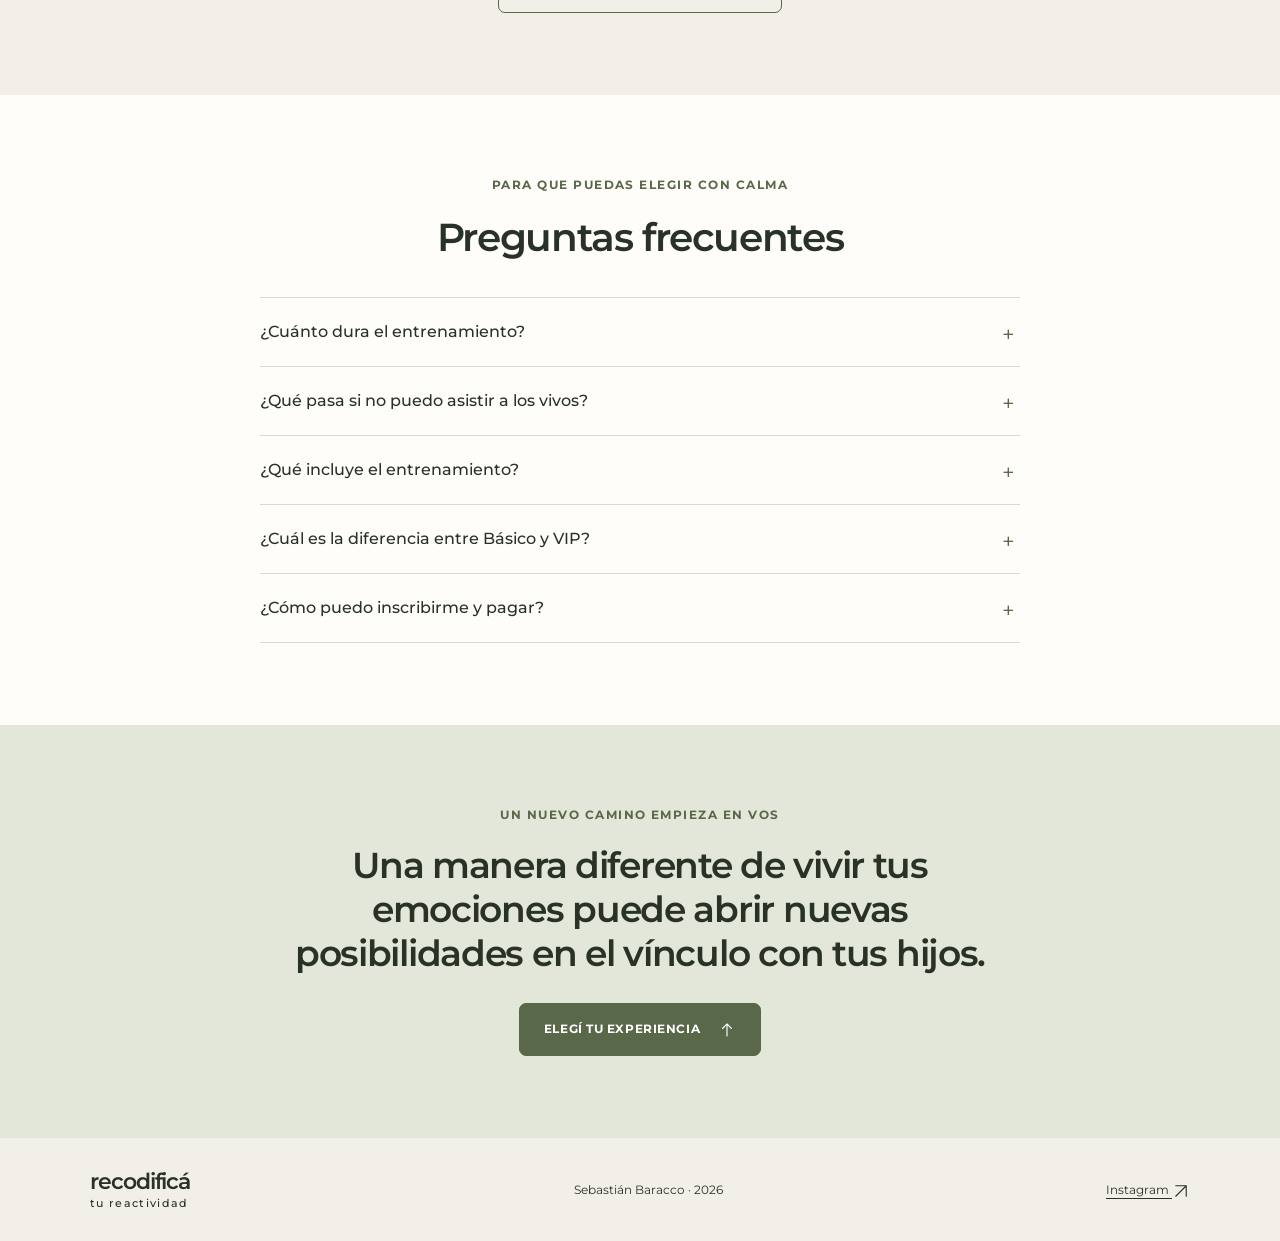
==== commit e520f4b0: "Update landing copy and add shared post-payment welcome page" ====
--- a/Mi-web/index.html
+++ b/Mi-web/index.html
@@ -3,10 +3,10 @@
   <head>
     <meta charset="UTF-8" />
     <meta name="viewport" content="width=device-width, initial-scale=1" />
-    <title>Recodificá tu Reactividad — Sebastián Sbaracco</title>
+    <title>Recodificá tu Reactividad — Sebastián Baracco</title>
     <meta
       name="description"
-      content="Un entrenamiento mental de 30 días para comprender el origen de tu reactividad y aprender a guiar a tus hijos desde la calma y la presencia. Segunda edición con Sebastián Sbaracco."
+      content="Un entrenamiento mental de 30 días para comprender el origen de tu reactividad y aprender a guiar a tus hijos desde la calma y la presencia. Segunda edición con Sebastián Baracco."
     />
     <meta
       property="og:title"
@@ -14,7 +14,7 @@
     />
     <meta
       property="og:description"
-      content="Un proceso de entrenamiento interior, no otro curso de crianza. 30 días de práctica y acompañamiento con Sebastián Sbaracco."
+      content="Un proceso de entrenamiento interior, no otro curso de crianza. 30 días de práctica y acompañamiento con Sebastián Baracco."
     />
     <meta property="og:image" content="assets/img/hero-image.jpg" />
     <meta property="og:type" content="website" />
@@ -35,7 +35,7 @@
     />
     <link rel="icon" href="assets/img/favicon.png" type="image/png" />
     <link rel="apple-touch-icon" href="assets/img/favicon.png" />
-    <link rel="stylesheet" href="styles.css?v=segunda-edicion-2" />
+    <link rel="stylesheet" href="styles.css?v=segunda-edicion-3" />
     <script defer src="config.js?v=segunda-edicion-2"></script>
     <script defer src="script.js?v=segunda-edicion-2"></script>
   </head>
@@ -72,7 +72,7 @@
           <p class="hero-subtitle">
             Un entrenamiento mental de 30 días para comprender el origen de tu
             reactividad, aprender a sanarla desde su raíz y aprender a guiar a
-            tus hijos desde la calma y la presencia.
+            tus hijos desde la calma y la presencia
           </p>
           <a href="#video-entrenamiento" class="button" id="hero-cta"
             >CONOCÉ EL ENTRENAMIENTO
@@ -80,7 +80,7 @@
               <path d="M12 4v16m-6-6 6 6 6-6" /></svg
           ></a>
           <p class="hero-note">
-            Un proceso de entrenamiento interior, no otro curso de crianza.
+            Un proceso de entrenamiento interior, no otro curso de crianza
           </p>
         </div>
         <div class="hero-photo">
@@ -107,7 +107,10 @@
             <p>
               Quiero contarte cómo vamos a trabajar durante estos 30 días y por
               qué este entrenamiento propone un camino diferente para
-              transformar tu reactividad.
+              transformar la reactividad
+            </p>
+            <p class="video-callout">
+              MIRÁ EL VIDEO COMPLETO <span aria-hidden="true">↓</span>
             </p>
           </div>
           <div class="video-frame">
@@ -116,12 +119,9 @@
               aspect="1.7777777777777777"
               auto-play="false"
               player-color="#808B6D"
-              aria-label="Presentación del entrenamiento por Sebastián Sbaracco"
+              aria-label="Presentación del entrenamiento por Sebastián Baracco"
             ></wistia-player>
           </div>
-          <p class="video-note">
-            Unos 20 minutos para conocer el camino que vamos a recorrer.
-          </p>
           <p id="video-error" class="video-error" hidden>
             No pudimos cargar el video.
             <a
@@ -136,7 +136,7 @@
               <a href="https://fast.wistia.com/embed/iframe/ruy9yzgati"
                 >Ver el video en Wistia</a
               >
-              (el reproductor integrado necesita JavaScript).
+              (el reproductor integrado necesita JavaScript)
             </p></noscript
           >
         </div>
@@ -168,31 +168,31 @@
           </div>
           <div class="prose">
             <p>
-              Quizás ya leíste libros, hiciste cursos o buscaste acompañamiento.
+              Quizás ya leíste libros, hiciste cursos o buscaste acompañamiento
             </p>
             <p>
               Sabés cómo querés tratar a tus hijos. Pero cuando algo te
-              desborda, volvés a reaccionar de maneras que después te duelen.
+              desborda, volvés a reaccionar de maneras que después te duelen
             </p>
             <p>
               Porque comprender lo que te pasa no siempre es suficiente para
-              transformar lo que sentís y cómo respondés.
+              transformar lo que sentís y cómo respondés
             </p>
             <div class="editorial-callout">
               <p>
                 <strong
-                  >Por eso esto no es simplemente otro curso de crianza.</strong
+                  >Por eso esto no es simplemente otro curso de crianza</strong
                 >
               </p>
               <p>
                 Durante 30 días vas a entrenar tu mente para reconocer las
                 emociones acumuladas, practicar su liberación y transformar las
-                percepciones que alimentan tus reacciones.
+                percepciones que alimentan tus reacciones
               </p>
             </div>
             <p>
               No se trata de reprimir lo que sentís ni de obligarte a tener más
-              paciencia.
+              paciencia
             </p>
           </div>
         </div>
@@ -211,17 +211,17 @@
               <p>
                 Una misma situación con tus hijos puede vivirse desde la ira, el
                 miedo o la culpa, pero también desde la aceptación, la calma y
-                el amor.
+                el amor
               </p>
               <p>
                 Inspirados en el Mapa de la Conciencia del Dr. David Hawkins,
                 vas a aprender a reconocer desde qué estado emocional
-                interpretás tu realidad y entrenar nuevas formas de responder.
+                interpretás tu realidad y entrenar nuevas formas de responder
               </p>
               <p class="closing-thought">
                 <strong
                   >Cuando cambia tu manera de percibir, también puede cambiar tu
-                  manera de responder.</strong
+                  manera de responder</strong
                 >
               </p>
             </div>
@@ -258,17 +258,17 @@
               <p>
                 Durante 30 días vamos a entrenar tu mente para reconocer los
                 patrones automáticos que condicionan tus respuestas y comenzar a
-                transformarlos desde su raíz.
+                transformarlos desde su raíz
               </p>
               <p>
                 Vas a aprender a reconocer tu estado de conciencia, vaciar tu
                 vasija emocional y cambiar las percepciones desde las que
-                interpretás lo que sucede con tus hijos.
+                interpretás lo que sucede con tus hijos
               </p>
               <p class="closing-thought">
                 <strong
                   >No vamos a entrenar solamente lo que hacés. Vamos a trabajar
-                  sobre el estado interior desde el que actuás.</strong
+                  sobre el estado interior desde el que actuás</strong
                 >
               </p>
             </div>
@@ -278,11 +278,11 @@
             <div>
               <p>
                 Porque no alcanza con saber qué hacer. Necesitás practicarlo
-                hasta desarrollar nuevas formas de responder.
+                hasta desarrollar nuevas formas de responder
               </p>
               <p>
                 Durante 30 días vas a entrenar herramientas que podrás seguir
-                aplicando de manera autónoma en tu vida cotidiana.
+                aplicando de manera autónoma en tu vida cotidiana
               </p>
             </div>
           </div>
@@ -295,15 +295,15 @@
                 ></span>
               </p>
               <h3>RECONOCER</h3>
-              <p class="card-lead">Dejá de vivir en piloto automático.</p>
+              <p class="card-lead">Dejá de vivir en piloto automático</p>
               <p>
                 Aprendé a observar tus reacciones, identificar las emociones
                 acumuladas y reconocer desde qué estado de conciencia estás
-                interpretando las situaciones que vivís con tus hijos.
+                interpretando las situaciones que vivís con tus hijos
               </p>
               <p class="stage-ending">
                 El primer paso para transformar un patrón es poder verlo
-                mientras sucede.
+                mientras sucede
               </p>
             </article>
             <article class="stage-card">
@@ -315,16 +315,16 @@
                 ></span>
               </p>
               <h3>LIBERAR</h3>
-              <p class="card-lead">Aprendé a vaciar tu vasija emocional.</p>
+              <p class="card-lead">Aprendé a vaciar tu vasija emocional</p>
               <p>
                 A través de prácticas de liberación emocional vas a aprender a
                 soltar los estados emocionales que sostienen tu identidad
                 reactiva, para comenzar a programar tu Identidad Creadora y
-                cultivar estados de conciencia más elevados.
+                cultivar estados de conciencia más elevados
               </p>
               <p class="stage-ending">
                 En lugar de reprimir lo que sentís o luchar contra ello, vas a
-                aprender a reconocerlo, permitirlo y procesarlo.
+                aprender a reconocerlo, permitirlo y procesarlo
               </p>
             </article>
             <article class="stage-card">
@@ -339,16 +339,16 @@
               </p>
               <h3>TRANSFORMAR</h3>
               <p class="card-lead">
-                Una nueva percepción, una nueva forma de responder.
+                Una nueva percepción, una nueva forma de responder
               </p>
               <p>
                 Vas a entrenar nuevas interpretaciones y respuestas ante las
-                situaciones que antes despertaban tu reactividad.
+                situaciones que antes despertaban tu reactividad
               </p>
               <p class="stage-ending">
                 El propósito es que puedas trasladar este aprendizaje a tu vida
                 cotidiana y continuar practicándolo por tu cuenta después de los
-                30 días.
+                30 días
               </p>
             </article>
           </div>
@@ -367,7 +367,7 @@
             </h2>
             <p>
               Un proceso guiado para entrenar tu mente, transformar tus patrones
-              y llevar una nueva forma de responder a tu vida cotidiana.
+              y llevar una nueva forma de responder a tu vida cotidiana
             </p>
             <p class="small-label">INCLUIDO EN AMBOS PLANES</p>
           </div>
@@ -379,10 +379,10 @@
                     d="M4 14v-3a8 8 0 0 1 16 0v3M4 13H2v7h5v-7H4Zm16 0h2v7h-5v-7h3Z"
                   /></svg
               ></span>
-              <h3>Audios diarios de poder</h3>
-              <p>
-                Cada día recibirás en Telegram un audio para entrenar tu mente y
-                transformar tus patrones desde adentro.
+              <h3>Audios de poder</h3>
+              <p>
+                Recibirás en Telegram varios audios de poder para reforzar la
+                información y sostener la energía del proceso
               </p>
             </article>
             <article class="resource-card">
@@ -393,7 +393,7 @@
               <h3>Audio de Hipnosis Transformacional</h3>
               <p>
                 Un audio nocturno diseñado para trabajar con tu subconsciente y
-                acompañar la transformación de tus creencias.
+                acompañar la transformación de tus creencias
               </p>
             </article>
             <article class="resource-card">
@@ -405,7 +405,7 @@
               <h3>4 sesiones en vivo por YouTube</h3>
               <p>
                 Encuentros con enseñanzas, herramientas prácticas y espacio de
-                preguntas y respuestas. Las sesiones quedarán grabadas.
+                preguntas y respuestas. Las sesiones quedarán grabadas
               </p>
             </article>
             <article class="resource-card">
@@ -418,7 +418,7 @@
               <h3>Workbook de transformación</h3>
               <p>
                 Prácticas activas para reconocer, explorar y trabajar tus
-                emociones sin juicio ni culpa.
+                emociones sin juicio ni culpa
               </p>
             </article>
             <article class="resource-card">
@@ -432,7 +432,7 @@
               <h3>Grupo privado de Telegram</h3>
               <p>
                 Un espacio de acompañamiento durante los 30 días, junto a otras
-                familias que están recorriendo el mismo camino.
+                familias que están recorriendo el mismo camino
               </p>
             </article>
           </div>
@@ -448,7 +448,7 @@
             ><source srcset="assets/img/seba-foto.webp" type="image/webp" />
             <img
               src="assets/img/seba-foto.jpg"
-              alt="Sebastián Sbaracco, mentor de familias conscientes"
+              alt="Sebastián Baracco, mentor de familias conscientes"
               width="1122"
               height="1402"
               loading="lazy"
@@ -456,22 +456,22 @@
           /></picture>
           <div>
             <p class="eyebrow">QUIEN TE ACOMPAÑA EN ESTE CAMINO</p>
-            <h2 id="mentor-title">Sebastián Sbaracco</h2>
+            <h2 id="mentor-title">Sebastián Baracco</h2>
             <p class="mentor-role">Mentor de familias conscientes</p>
             <div class="prose">
               <p>
                 Llevo más de 5 años acompañando procesos de transformación
                 interior en familias de todo el mundo. Más de 1500 sesiones
-                individuales.
+                individuales
               </p>
               <p>
                 Creé la Recodificación del Ser, un método que combina
                 neurociencia, espiritualidad y acompañamiento para trabajar los
-                patrones en la mente, el cuerpo y la energía.
+                patrones en la mente, el cuerpo y la energía
               </p>
               <p>
                 No enseño técnicas para aguantar más. Acompaño procesos para que
-                el cambio sea real, profundo y sostenido.
+                el cambio sea real, profundo y sostenido
               </p>
             </div>
             <div class="mentor-pillars">
@@ -495,7 +495,7 @@
               </h2>
               <p>
                 Experiencias compartidas por madres que participaron del
-                entrenamiento.
+                entrenamiento
               </p>
             </div>
             <div class="carousel-controls" hidden>
@@ -770,9 +770,9 @@
             <article class="plan-card" aria-labelledby="basic-title">
               <h3 class="eyebrow" id="basic-title">BÁSICO</h3>
               <p class="plan-price"><span>USD</span> 50</p>
-              <p class="plan-description">Entrenamiento completo de 30 días.</p>
+              <p class="plan-description">Entrenamiento completo de 30 días</p>
               <ul class="plan-features">
-                <li>Audios diarios de poder.</li>
+                <li>Audios de poder.</li>
                 <li>Audio de Hipnosis Transformacional.</li>
                 <li>4 sesiones en vivo por YouTube y sus grabaciones.</li>
                 <li>Workbook con prácticas activas.</li>
@@ -797,7 +797,7 @@
               <p class="plan-price"><span>USD</span> 100</p>
               <p class="plan-description">
                 Todo lo del Básico + una experiencia individual de
-                Recodificación Profunda.
+                Recodificación Profunda
               </p>
               <ul class="plan-features">
                 <li>Todo el entrenamiento Básico.</li>
@@ -840,44 +840,42 @@
                   <p>
                     <strong
                       >90 minutos de transformación interior + 3 días de
-                      seguimiento personalizado.</strong
+                      seguimiento personalizado</strong
                     >
                   </p>
                   <p>
                     Hay heridas del pasado que todavía influyen en la manera en
-                    que vivís tu presente.
+                    que vivís tu presente
                   </p>
                   <p>
                     En esta sesión individual vamos a trabajar profundamente
-                    sobre el conflicto que hoy tiene mayor impacto en tu vida.
+                    sobre el conflicto que hoy tiene mayor impacto en tu vida
                   </p>
                   <p>
                     A través de un proceso de recodificación, vamos a recorrer
                     tu historia para reconocer el origen emocional de tus
                     patrones, comprender las experiencias que los sostienen y
                     abrir un espacio de liberación, perdón y transformación de
-                    tus percepciones.
+                    tus percepciones
                   </p>
                   <p>
                     El propósito es que puedas regresar al presente con una
                     nueva comprensión de tu historia, una mirada más amorosa
                     hacia vos misma y mayores recursos para vivir desde la paz y
-                    la presencia.
+                    la presencia
                   </p>
                   <p>
-                    <strong
-                      >Y el acompañamiento no termina en la sesión.</strong
-                    >
+                    <strong>Y el acompañamiento no termina en la sesión</strong>
                   </p>
                   <p>
                     Durante los tres días siguientes, voy a acompañarte
                     personalmente para ayudarte a integrar lo vivido y llevar
-                    tus nuevos aprendizajes a la vida cotidiana.
+                    tus nuevos aprendizajes a la vida cotidiana
                   </p>
                   <p>
                     <em
                       >Un encuentro para mirar tu historia desde un lugar
-                      diferente y comenzar a transformar tu presente.</em
+                      diferente y comenzar a transformar tu presente</em
                     >
                   </p>
                 </div>
@@ -889,7 +887,7 @@
             <p>
               También podés inscribirte mediante Western Union, criptomonedas,
               transferencia bancaria en Uruguay o Mercado Pago. Escribime por
-              WhatsApp y coordinamos personalmente tu inscripción.
+              WhatsApp y coordinamos personalmente tu inscripción
             </p>
             <a
               class="button button-outline"
@@ -916,7 +914,7 @@
               <div class="details-content">
                 <p>
                   Dura 30 días. La fecha de inicio de esta edición está indicada
-                  en la portada.
+                  en la portada
                 </p>
               </div>
             </details>
@@ -925,7 +923,7 @@
               <div class="details-content">
                 <p>
                   Las 4 sesiones en vivo por YouTube quedan grabadas para que
-                  puedas verlas después.
+                  puedas verlas después
                 </p>
               </div>
             </details>
@@ -933,10 +931,10 @@
               <summary>¿Qué incluye el entrenamiento?</summary>
               <div class="details-content">
                 <p>
-                  Ambos planes incluyen audios diarios de poder, un audio de
-                  Hipnosis Transformacional para escuchar por las noches, 4
-                  sesiones en vivo con sus grabaciones, un workbook y un grupo
-                  privado de Telegram durante los 30 días.
+                  Ambos planes incluyen audios de poder, un audio de Hipnosis
+                  Transformacional para escuchar por las noches, 4 sesiones en
+                  vivo con sus grabaciones, un workbook y un grupo privado de
+                  Telegram durante los 30 días
                 </p>
               </div>
             </details>
@@ -947,7 +945,7 @@
                   El Básico cuesta USD 50 e incluye todo el entrenamiento. El
                   VIP cuesta USD 100 y suma una sesión individual de
                   Recodificación Profunda de 90 minutos y 3 días de seguimiento
-                  personalizado después de la sesión.
+                  personalizado después de la sesión
                 </p>
               </div>
             </details>
@@ -965,7 +963,7 @@
                     rel="noopener noreferrer"
                     >escribime por WhatsApp</a
                   >
-                  y coordinamos tu inscripción.
+                  y coordinamos tu inscripción
                 </p>
               </div>
             </details>
@@ -989,9 +987,9 @@
     </main>
     <footer class="footer container">
       <a class="wordmark" href="#hero">recodificá<span>tu reactividad</span></a>
-      <p>Sebastián Sbaracco · 2026</p>
+      <p>Sebastián Baracco · 2026</p>
       <a
-        href="https://instagram.com/sebastiansbaracco"
+        href="https://www.instagram.com/sebasbaracco"
         target="_blank"
         rel="noopener noreferrer"
         >Instagram
--- a/Mi-web/styles.css
+++ b/Mi-web/styles.css
@@ -353,11 +353,14 @@
   background: center / cover no-repeat
     url("https://fast.wistia.com/embed/medias/ruy9yzgati/swatch");
 }
-.video-note {
+.section-heading > p.video-callout {
+  color: var(--olive-dark);
+  font-family: var(--font);
+  font-weight: 600;
+  font-size: clamp(0.9375rem, 0.88rem + 0.25vw, 1.0625rem);
+  letter-spacing: 0.035em;
   text-align: center;
-  font-size: 0.8rem;
-  color: var(--ink-soft);
-  margin-top: 16px;
+  margin-top: 24px;
 }
 .video-error {
   font-size: 0.9rem;
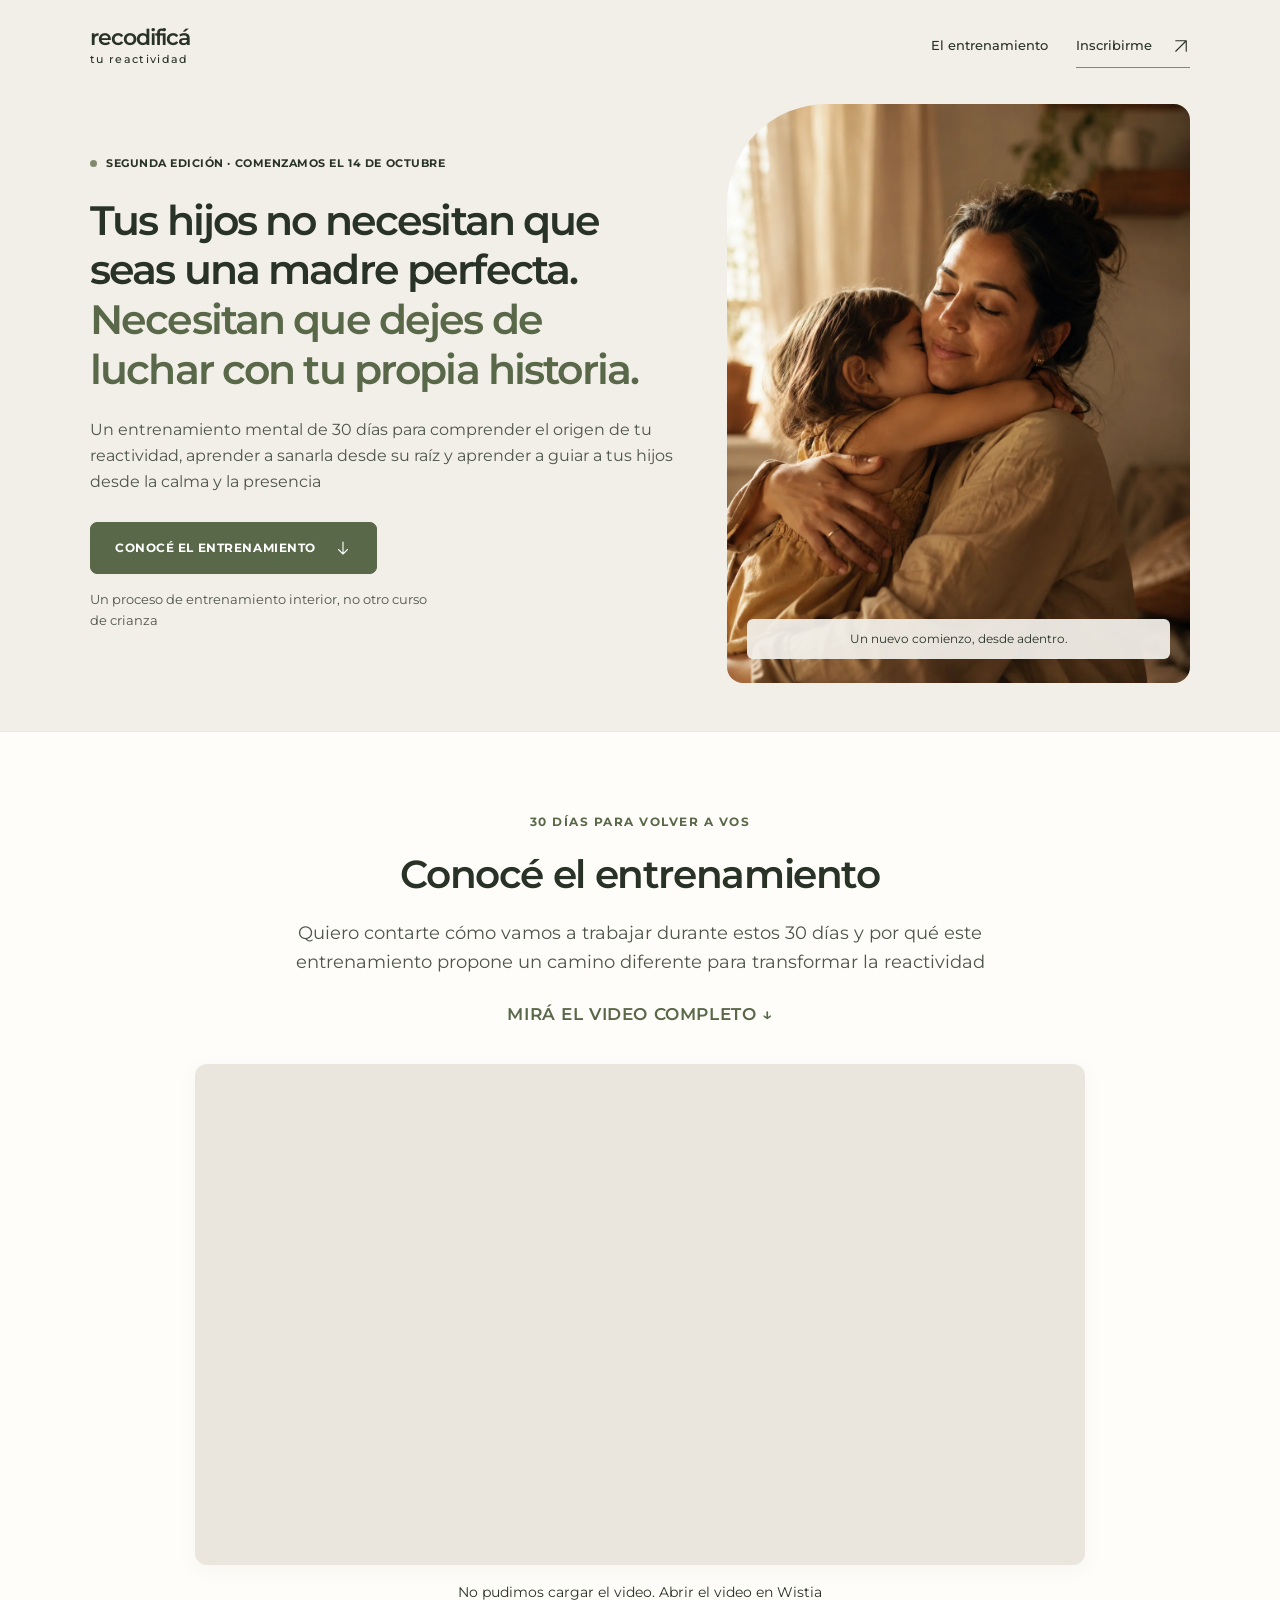
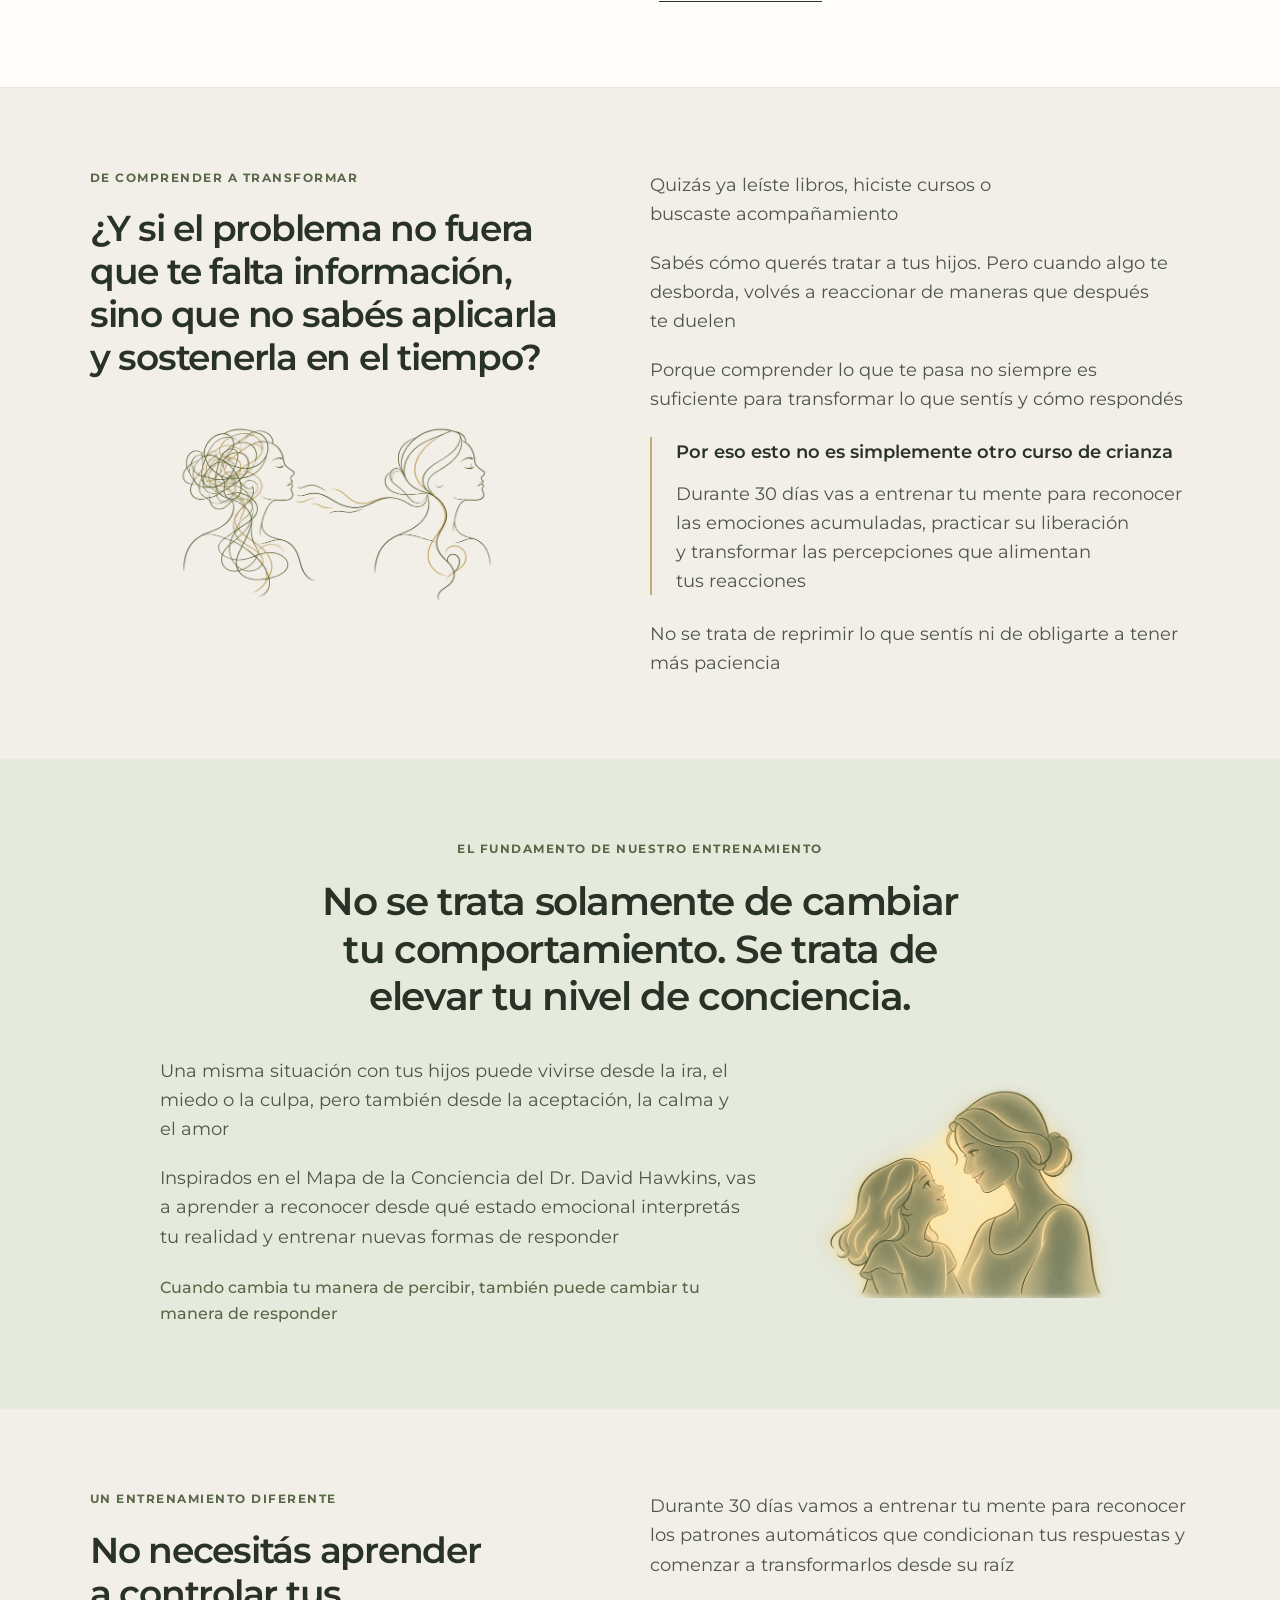
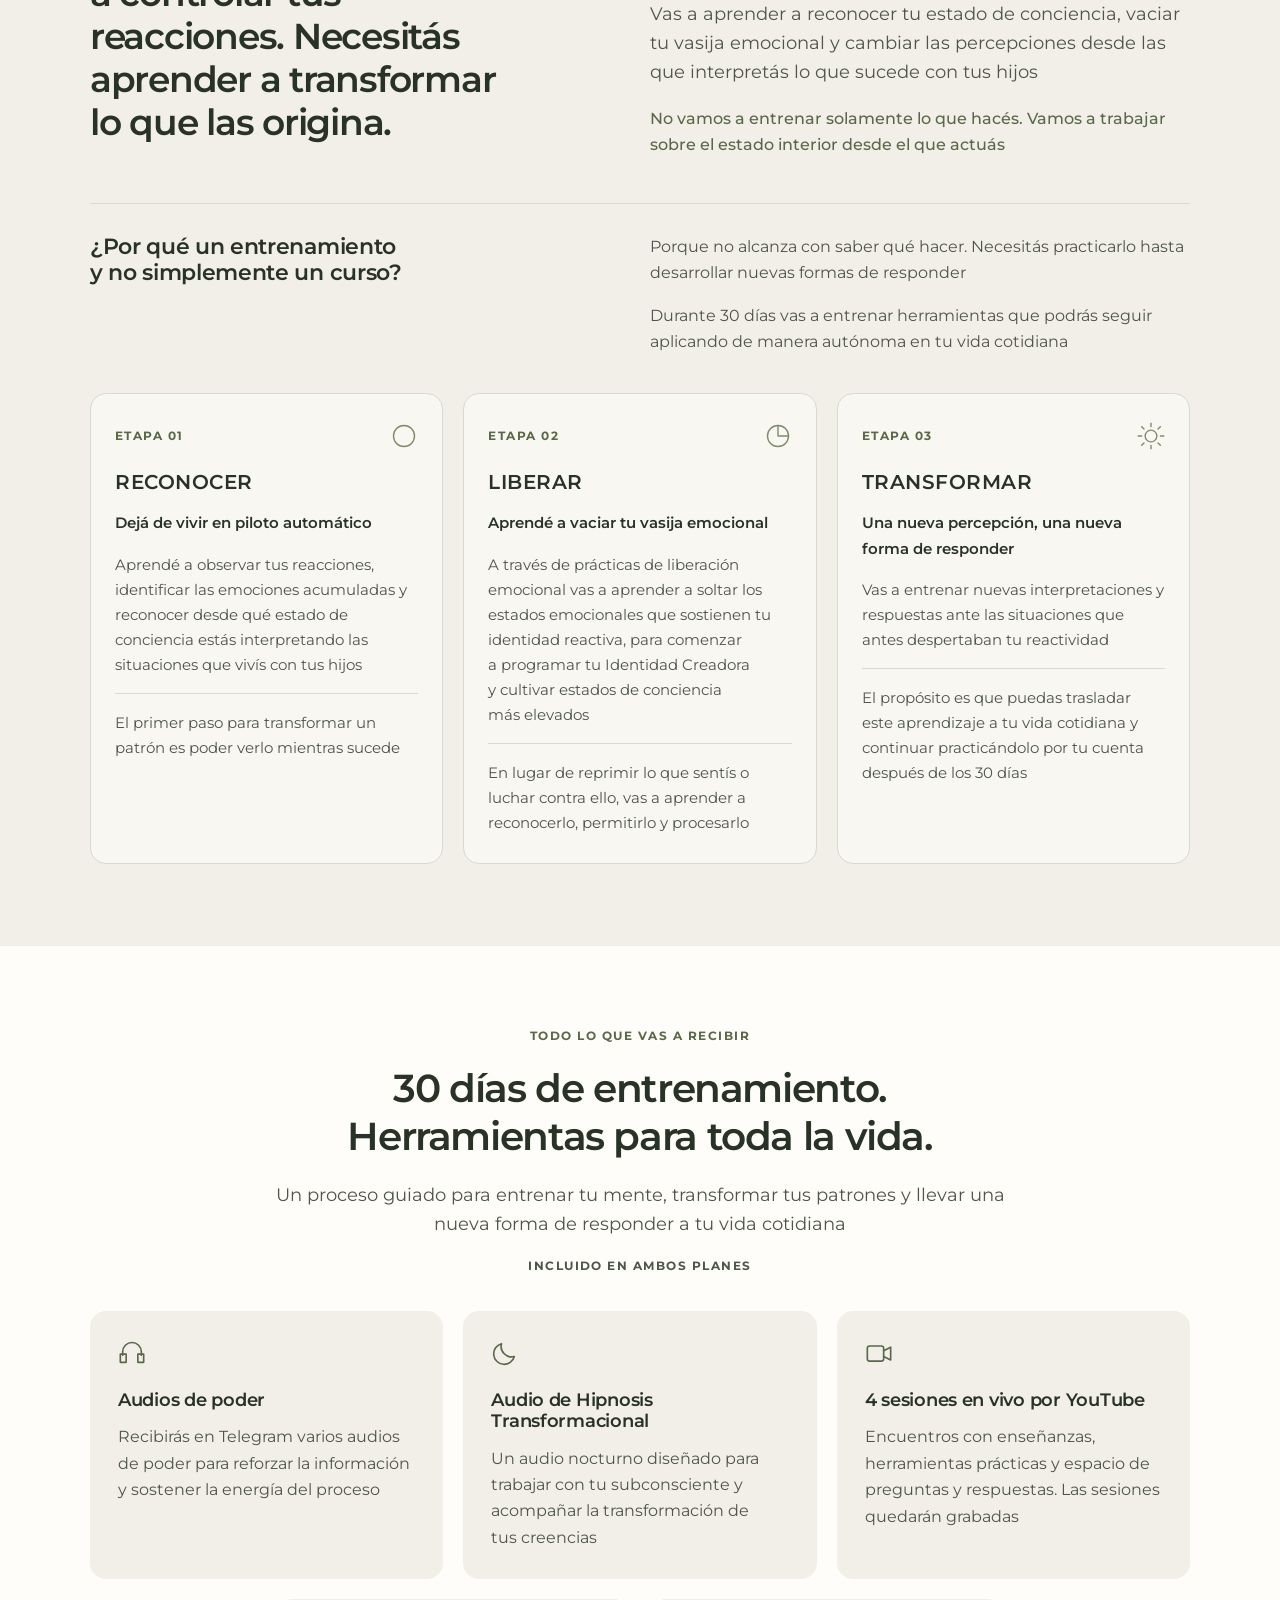
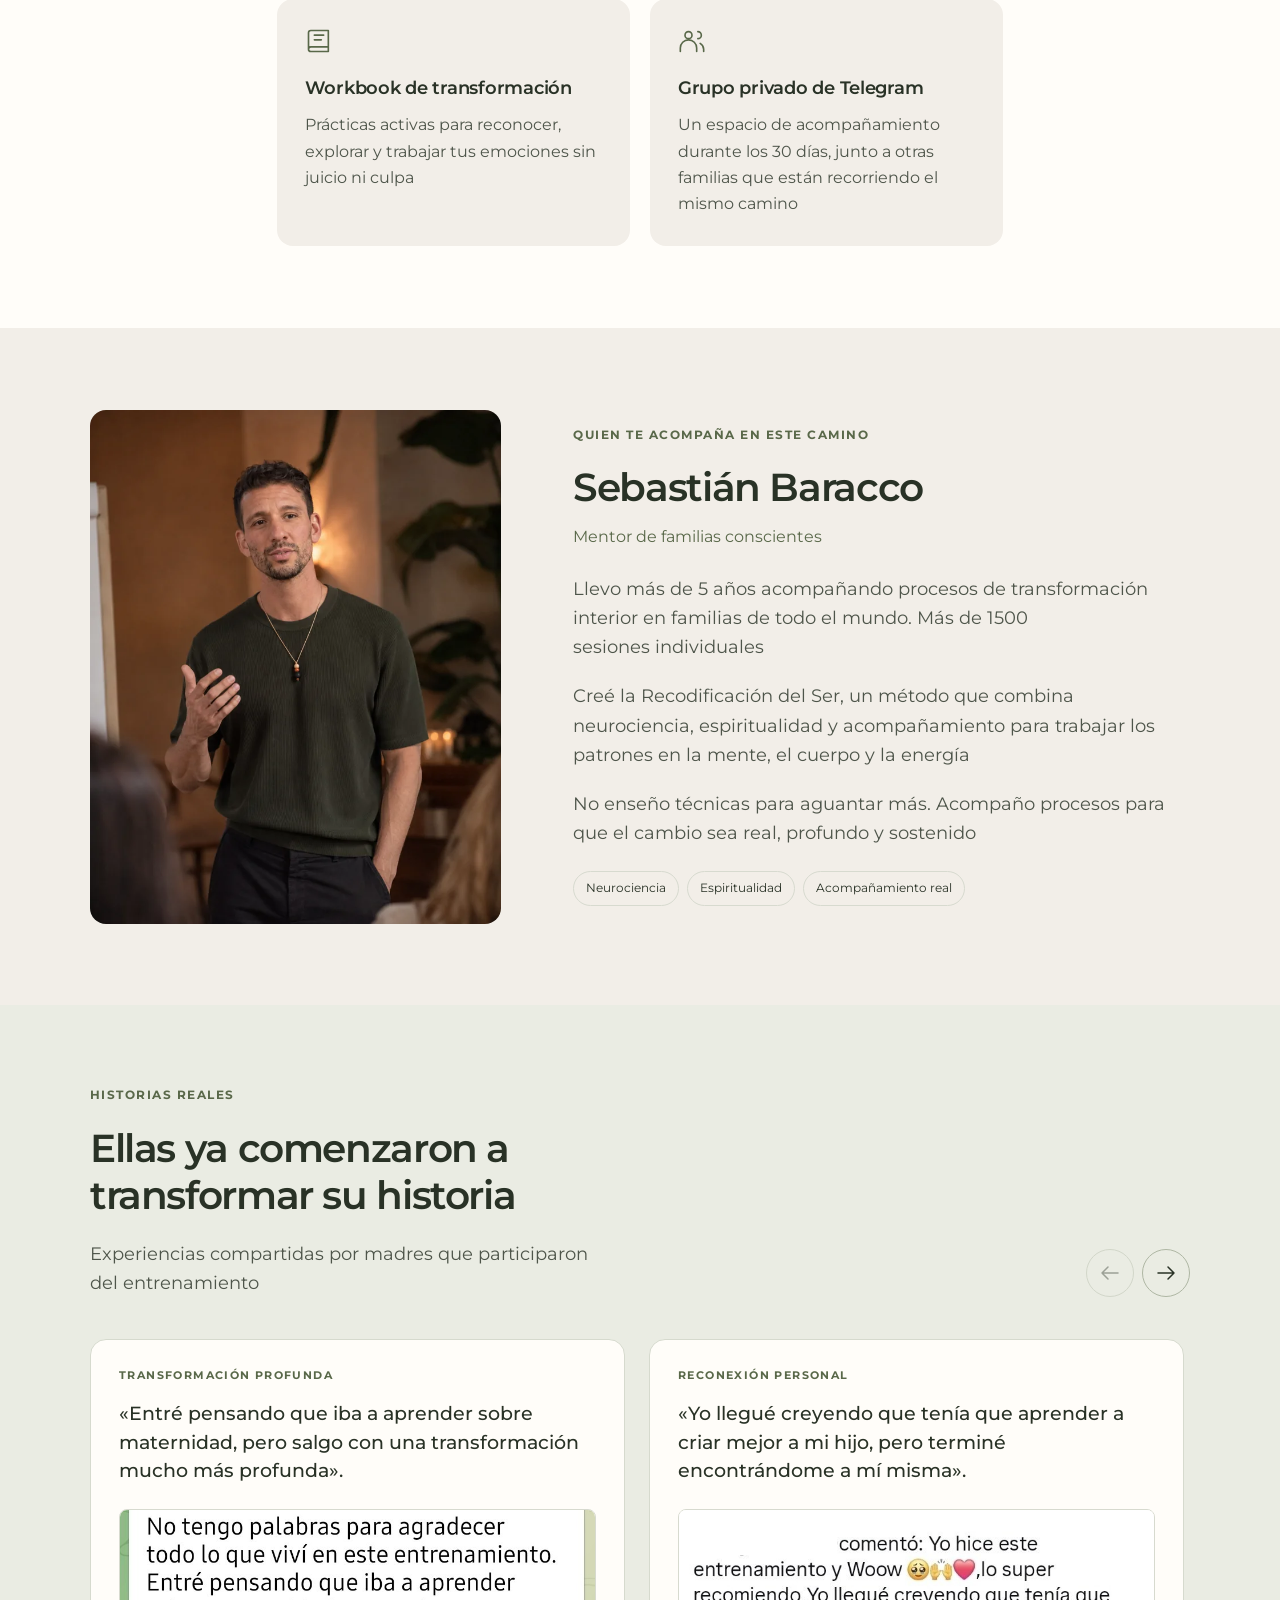
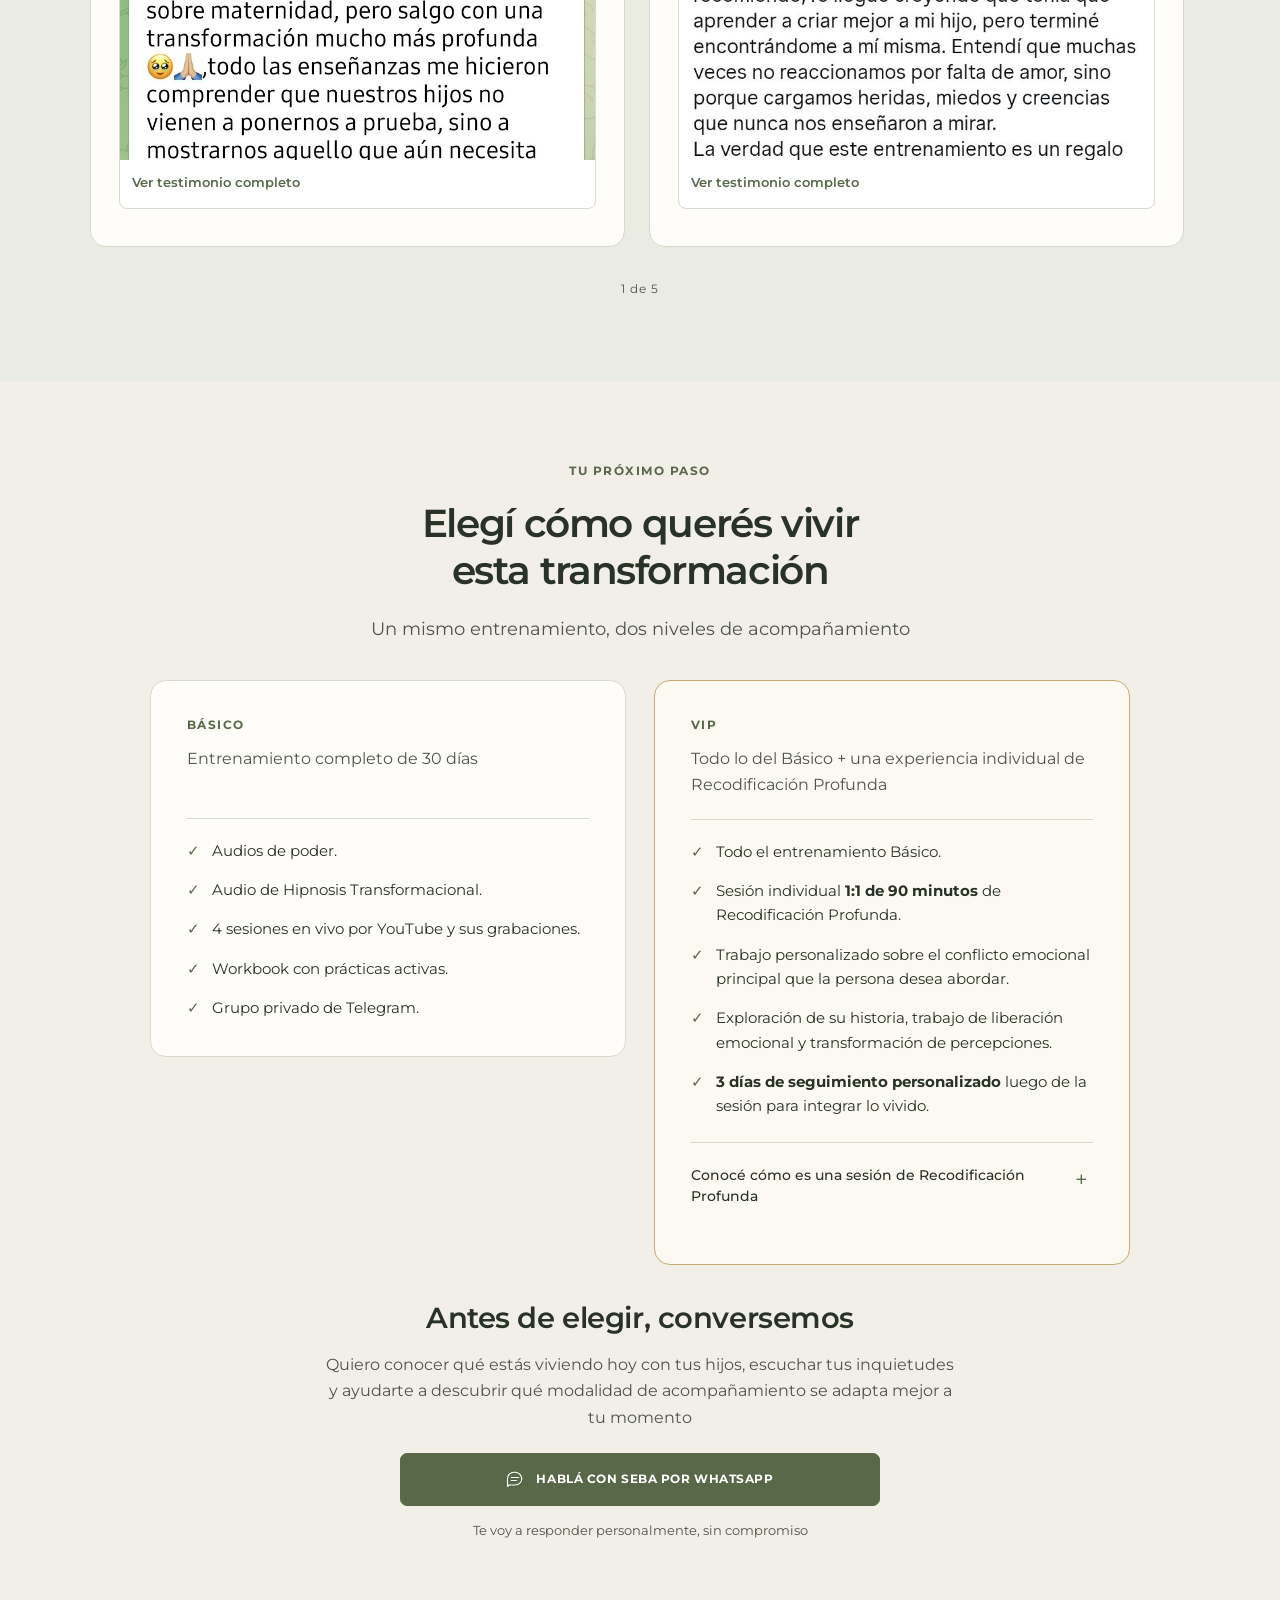
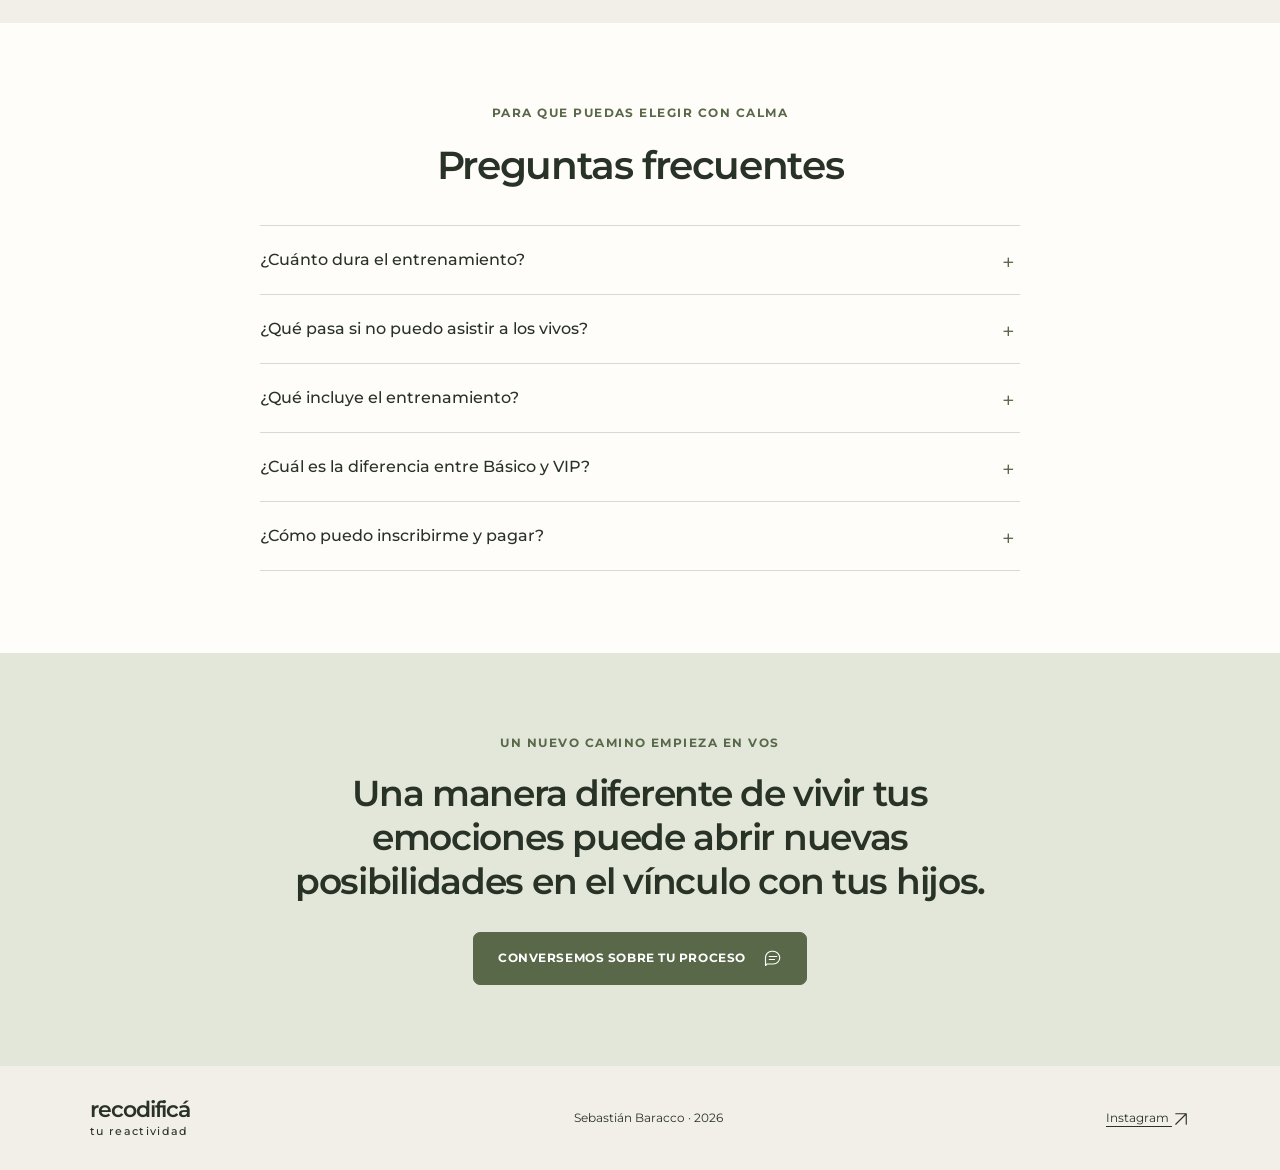
==== commit aa699e4b: "Replace public checkout with personal WhatsApp enrollment" ====
--- a/Mi-web/index.html
+++ b/Mi-web/index.html
@@ -35,9 +35,9 @@
     />
     <link rel="icon" href="assets/img/favicon.png" type="image/png" />
     <link rel="apple-touch-icon" href="assets/img/favicon.png" />
-    <link rel="stylesheet" href="styles.css?v=segunda-edicion-3" />
-    <script defer src="config.js?v=segunda-edicion-2"></script>
-    <script defer src="script.js?v=segunda-edicion-2"></script>
+    <link rel="stylesheet" href="styles.css?v=inscripcion-whatsapp-1" />
+    <script defer src="config.js?v=inscripcion-whatsapp-1"></script>
+    <script defer src="script.js?v=inscripcion-whatsapp-1"></script>
   </head>
   <body>
     <a class="skip-link" href="#contenido">Saltar al contenido</a>
@@ -50,7 +50,7 @@
       >
       <nav aria-label="Navegación principal">
         <a href="#video-entrenamiento">El entrenamiento</a
-        ><a href="#planes" class="nav-enroll"
+        ><a href="#conversemos" class="nav-enroll"
           >Inscribirme
           <svg viewBox="0 0 24 24" class="arrow-icon" aria-hidden="true">
             <path d="M5 19 19 5M5 5h14v14" /></svg
@@ -764,12 +764,14 @@
         <div class="container">
           <div class="section-heading centered">
             <p class="eyebrow">TU PRÓXIMO PASO</p>
-            <h2 id="plans-title">Elegí cómo querés vivir esta experiencia</h2>
+            <h2 id="plans-title">
+              Elegí cómo querés vivir esta transformación
+            </h2>
+            <p>Un mismo entrenamiento, dos niveles de acompañamiento</p>
           </div>
           <div class="plans-grid">
             <article class="plan-card" aria-labelledby="basic-title">
               <h3 class="eyebrow" id="basic-title">BÁSICO</h3>
-              <p class="plan-price"><span>USD</span> 50</p>
               <p class="plan-description">Entrenamiento completo de 30 días</p>
               <ul class="plan-features">
                 <li>Audios de poder.</li>
@@ -778,23 +780,9 @@
                 <li>Workbook con prácticas activas.</li>
                 <li>Grupo privado de Telegram.</li>
               </ul>
-              <a
-                href="https://www.paypal.com/ncp/payment/J62F4J94WSUUS"
-                class="button plan-button"
-                id="paypal-basic"
-                target="_blank"
-                rel="noopener noreferrer"
-                >INSCRIBIRME
-                <svg viewBox="0 0 24 24" class="arrow-icon" aria-hidden="true">
-                  <path d="M5 19 19 5M5 5h14v14" /></svg
-              ></a>
-              <p class="payment-note">
-                Pago único · PayPal · Abre en otra pestaña
-              </p>
             </article>
             <article class="plan-card plan-vip" aria-labelledby="vip-title">
               <h3 class="eyebrow" id="vip-title">VIP</h3>
-              <p class="plan-price"><span>USD</span> 100</p>
               <p class="plan-description">
                 Todo lo del Básico + una experiencia individual de
                 Recodificación Profunda
@@ -818,19 +806,6 @@
                   la sesión para integrar lo vivido.
                 </li>
               </ul>
-              <a
-                href="https://www.paypal.com/ncp/payment/KCD2MNCN69K6C"
-                class="button plan-button"
-                id="paypal-vip"
-                target="_blank"
-                rel="noopener noreferrer"
-                >QUIERO MI EXPERIENCIA VIP
-                <svg viewBox="0 0 24 24" class="arrow-icon" aria-hidden="true">
-                  <path d="M5 19 19 5M5 5h14v14" /></svg
-              ></a>
-              <p class="payment-note">
-                Pago único · PayPal · Abre en otra pestaña
-              </p>
               <details class="vip-details">
                 <summary>
                   Conocé cómo es una sesión de Recodificación Profunda
@@ -882,23 +857,30 @@
               </details>
             </article>
           </div>
-          <div class="alternative-payment centered narrow">
-            <h3>¿Preferís otro medio de pago?</h3>
+          <div class="conversation centered" id="conversemos">
+            <h3>Antes de elegir, conversemos</h3>
             <p>
-              También podés inscribirte mediante Western Union, criptomonedas,
-              transferencia bancaria en Uruguay o Mercado Pago. Escribime por
-              WhatsApp y coordinamos personalmente tu inscripción
+              Quiero conocer qué estás viviendo hoy con tus hijos, escuchar tus
+              inquietudes y ayudarte a descubrir qué modalidad de acompañamiento
+              se adapta mejor a tu momento
             </p>
             <a
-              class="button button-outline"
+              id="conversation-whatsapp"
+              class="button"
               data-whatsapp
-              href="https://wa.me/59897988262?text=Hola%2C%20quiero%20consultar%20por%20otro%20medio%20de%20pago%20para%20Recodific%C3%A1%20tu%20Reactividad"
+              href="https://wa.me/59897988262?text=%C2%A1Hola%20Seba%21%20Estuve%20viendo%20el%20entrenamiento%20Recodific%C3%A1%20tu%20Reactividad%20y%20me%20gustar%C3%ADa%20conversar%20contigo%20para%20conocer%20m%C3%A1s%20sobre%20las%20modalidades%20B%C3%A1sico%20y%20VIP%20y%20saber%20cu%C3%A1l%20ser%C3%ADa%20mejor%20para%20m%C3%AD"
               target="_blank"
               rel="noopener noreferrer"
-              >CONSULTAR POR WHATSAPP
-              <svg viewBox="0 0 24 24" class="arrow-icon" aria-hidden="true">
-                <path d="M5 19 19 5M5 5h14v14" /></svg
-            ></a>
+              ><svg viewBox="0 0 24 24" class="arrow-icon" aria-hidden="true">
+                <path
+                  d="M21 11.5a8.5 8.5 0 0 1-8.5 8.5H4l-2 2V11.5A8.5 8.5 0 0 1 10.5 3H12a9 9 0 0 1 9 8.5Z"
+                />
+                <path d="M7 10h10M7 14h7" /></svg
+              >HABLÁ CON SEBA POR WHATSAPP</a
+            >
+            <p class="conversation-trust">
+              Te voy a responder personalmente, sin compromiso
+            </p>
           </div>
         </div>
       </section>
@@ -942,10 +924,9 @@
               <summary>¿Cuál es la diferencia entre Básico y VIP?</summary>
               <div class="details-content">
                 <p>
-                  El Básico cuesta USD 50 e incluye todo el entrenamiento. El
-                  VIP cuesta USD 100 y suma una sesión individual de
-                  Recodificación Profunda de 90 minutos y 3 días de seguimiento
-                  personalizado después de la sesión
+                  El Básico incluye todo el entrenamiento. El VIP suma una
+                  sesión individual de Recodificación Profunda de 90 minutos y 3
+                  días de seguimiento personalizado después de la sesión
                 </p>
               </div>
             </details>
@@ -953,17 +934,16 @@
               <summary>¿Cómo puedo inscribirme y pagar?</summary>
               <div class="details-content">
                 <p>
-                  Podés elegir tu plan y pagar por PayPal. Si preferís Western
-                  Union, criptomonedas, transferencia bancaria en Uruguay o
-                  Mercado Pago,
                   <a
                     data-whatsapp
-                    href="https://wa.me/59897988262?text=Hola%2C%20quiero%20consultar%20por%20otro%20medio%20de%20pago%20para%20Recodific%C3%A1%20tu%20Reactividad"
+                    href="https://wa.me/59897988262?text=%C2%A1Hola%20Seba%21%20Estuve%20viendo%20el%20entrenamiento%20Recodific%C3%A1%20tu%20Reactividad%20y%20me%20gustar%C3%ADa%20conversar%20contigo%20para%20conocer%20m%C3%A1s%20sobre%20las%20modalidades%20B%C3%A1sico%20y%20VIP%20y%20saber%20cu%C3%A1l%20ser%C3%ADa%20mejor%20para%20m%C3%AD"
                     target="_blank"
                     rel="noopener noreferrer"
-                    >escribime por WhatsApp</a
+                    >Escribime por WhatsApp</a
                   >
-                  y coordinamos tu inscripción
+                  para conversar personalmente sobre tu proceso, elegir la
+                  modalidad de acompañamiento y coordinar el pago y tu
+                  inscripción
                 </p>
               </div>
             </details>
@@ -977,10 +957,22 @@
             Una manera diferente de vivir tus emociones puede abrir nuevas
             posibilidades en el vínculo con tus hijos.
           </h2>
-          <a href="#planes" class="button"
-            >ELEGÍ TU EXPERIENCIA
-            <svg viewBox="0 0 24 24" class="arrow-icon" aria-hidden="true">
-              <path d="M12 20V4m-6 6 6-6 6 6" /></svg
+          <a
+            id="closing-whatsapp"
+            class="button"
+            data-whatsapp
+            href="https://wa.me/59897988262?text=%C2%A1Hola%20Seba%21%20Estuve%20viendo%20el%20entrenamiento%20Recodific%C3%A1%20tu%20Reactividad%20y%20me%20gustar%C3%ADa%20conversar%20contigo%20para%20conocer%20m%C3%A1s%20sobre%20las%20modalidades%20B%C3%A1sico%20y%20VIP%20y%20saber%20cu%C3%A1l%20ser%C3%ADa%20mejor%20para%20m%C3%AD"
+            target="_blank"
+            rel="noopener noreferrer"
+            >CONVERSEMOS SOBRE TU PROCESO<svg
+              viewBox="0 0 24 24"
+              class="arrow-icon"
+              aria-hidden="true"
+            >
+              <path
+                d="M21 11.5a8.5 8.5 0 0 1-8.5 8.5H4l-2 2V11.5A8.5 8.5 0 0 1 10.5 3H12a9 9 0 0 1 9 8.5Z"
+              />
+              <path d="M7 10h10M7 14h7" /></svg
           ></a>
         </div>
       </section>
--- a/Mi-web/styles.css
+++ b/Mi-web/styles.css
@@ -691,28 +691,16 @@
   border-color: var(--gold);
   background: #fbf9f2;
 }
-.plan-price {
-  font-size: 3.75rem;
-  font-weight: 500;
-  letter-spacing: -0.07em;
-  line-height: 1.1;
-}
-.plan-price span {
-  font-size: 1rem;
-  font-weight: 500;
-  letter-spacing: 0;
-  vertical-align: middle;
-}
 .plan-description {
-  margin-top: 16px;
-  min-height: 84px;
+  margin-top: 12px;
+  min-height: 52px;
   font-size: 1rem;
   color: var(--ink-soft);
 }
 .plan-features {
   list-style: none;
-  padding: 24px 0 0;
-  margin: 12px 0 28px;
+  padding: 20px 0 0;
+  margin: 20px 0 0;
   border-top: 1px solid var(--line);
 }
 .plan-features li {
@@ -729,17 +717,6 @@
   position: absolute;
   left: 0;
   color: var(--olive-dark);
-}
-.plan-button {
-  width: 100%;
-  padding-inline: 12px;
-  gap: 8px;
-}
-.payment-note {
-  text-align: center;
-  font-size: 0.68rem;
-  color: var(--ink-soft);
-  margin-top: 12px;
 }
 details {
   border-bottom: 1px solid var(--line);
@@ -789,16 +766,26 @@
   font-size: 0.9rem;
   padding-bottom: 0;
 }
-.alternative-payment {
-  margin-inline: auto;
+.conversation {
   margin-top: 36px;
 }
-.alternative-payment h3 {
-  font-size: 1.15rem;
-}
-.alternative-payment p {
-  margin-block: 14px 20px;
+.conversation h3 {
+  font-size: clamp(1.5rem, 1.2rem + 0.8vw, 1.8rem);
+}
+.conversation > p:not(.conversation-trust) {
+  max-width: 680px;
+  margin: 16px auto 22px;
   font-size: 1rem;
+  color: var(--ink-soft);
+}
+.conversation .button {
+  width: min(480px, 100%);
+  min-height: 52px;
+  gap: 12px;
+}
+.conversation-trust {
+  margin-top: 14px;
+  font-size: 0.8125rem;
   color: var(--ink-soft);
 }
 .faq {
@@ -964,7 +951,7 @@
     margin-block: 18px 22px;
   }
   .hero .button,
-  .alternative-payment .button,
+  .conversation .button,
   .closing .button {
     width: 100%;
   }
@@ -1061,9 +1048,6 @@
   }
   .plan-description {
     min-height: 0;
-  }
-  .plan-price {
-    font-size: 3.5rem;
   }
   .plan-features li {
     font-size: 1rem;
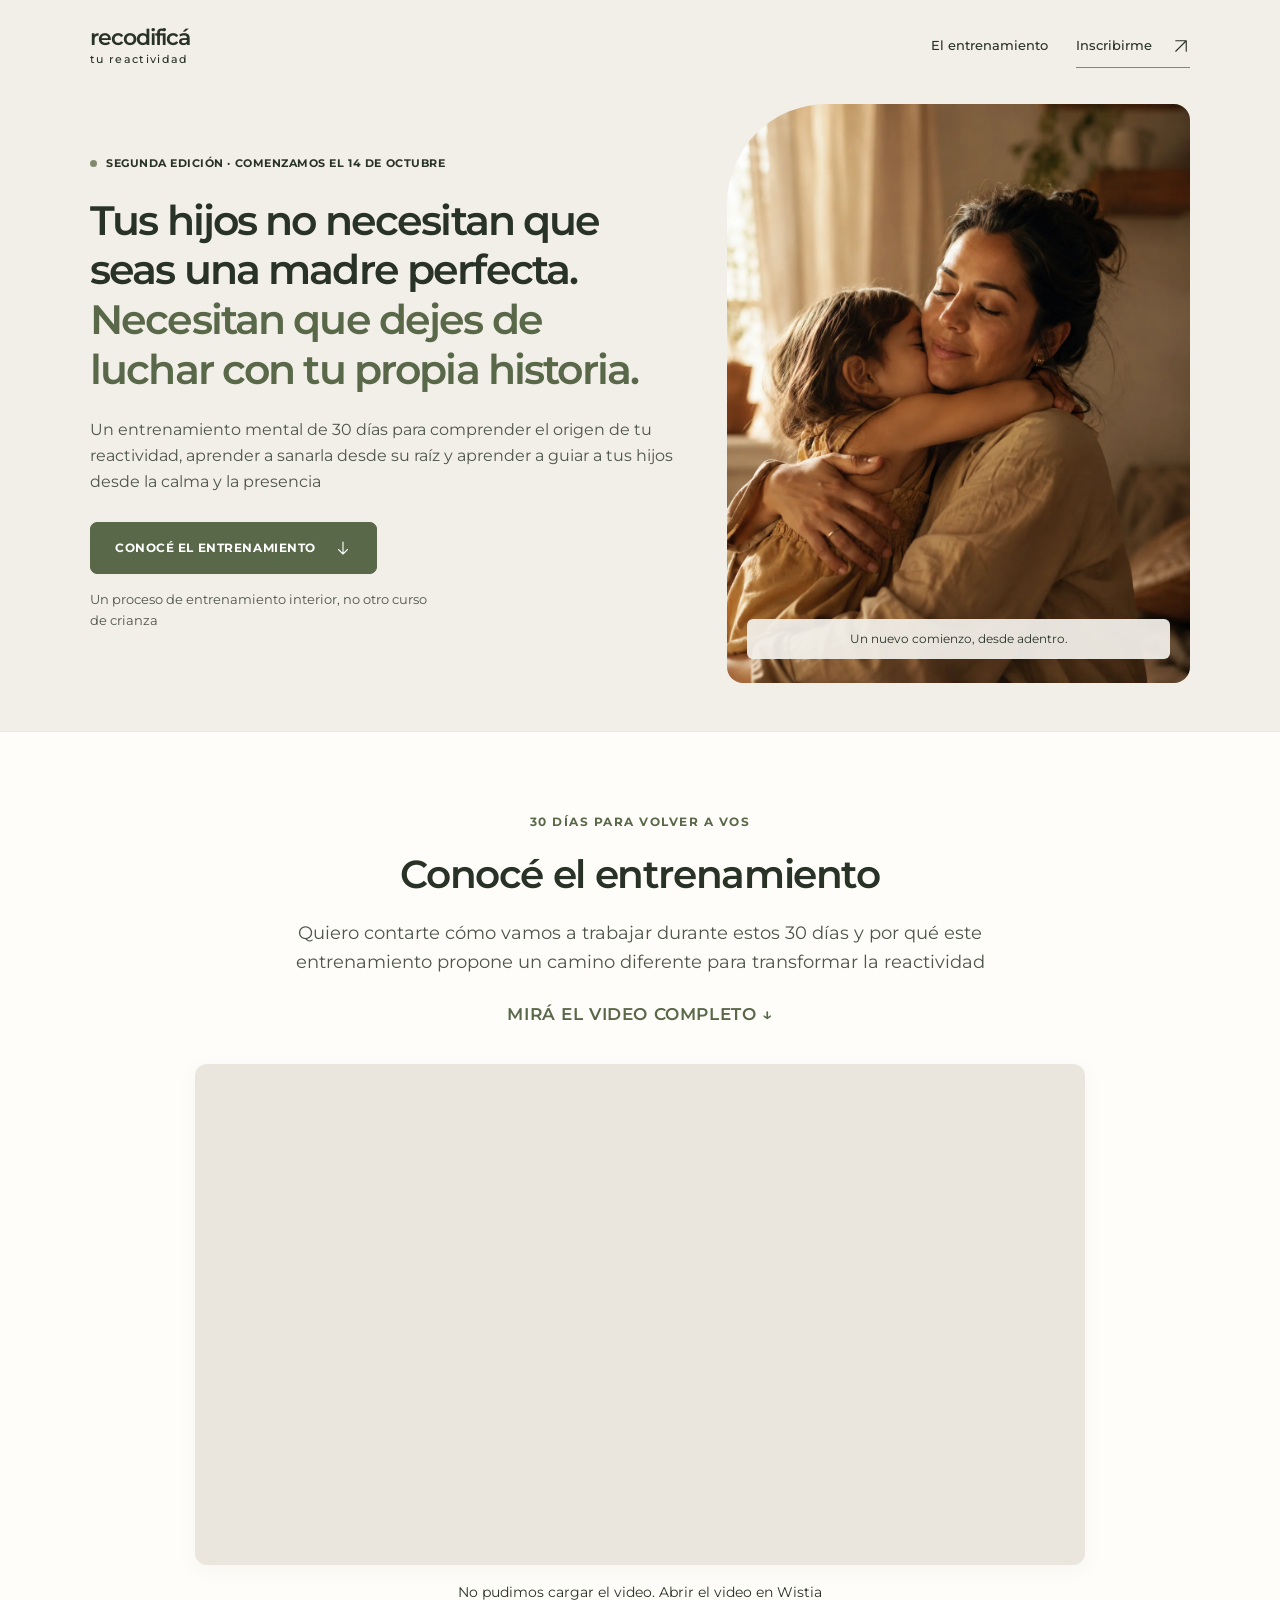
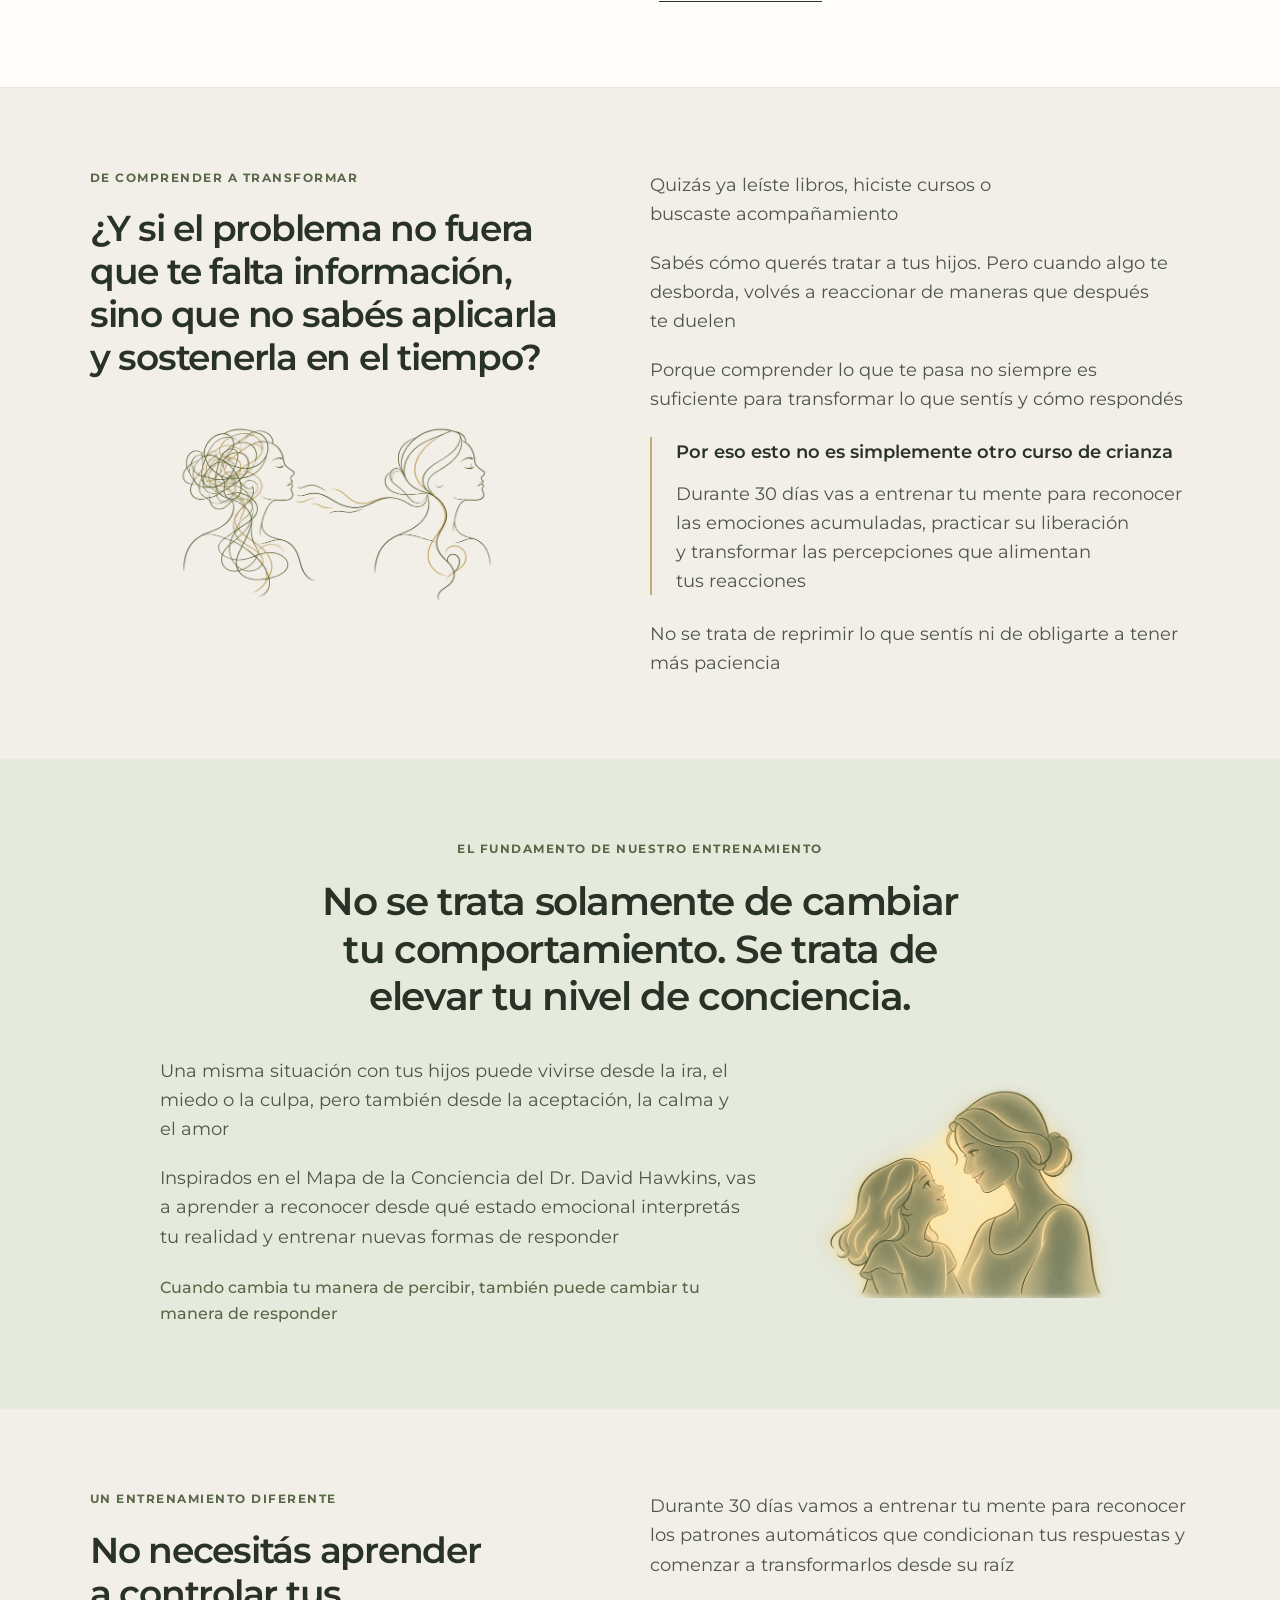
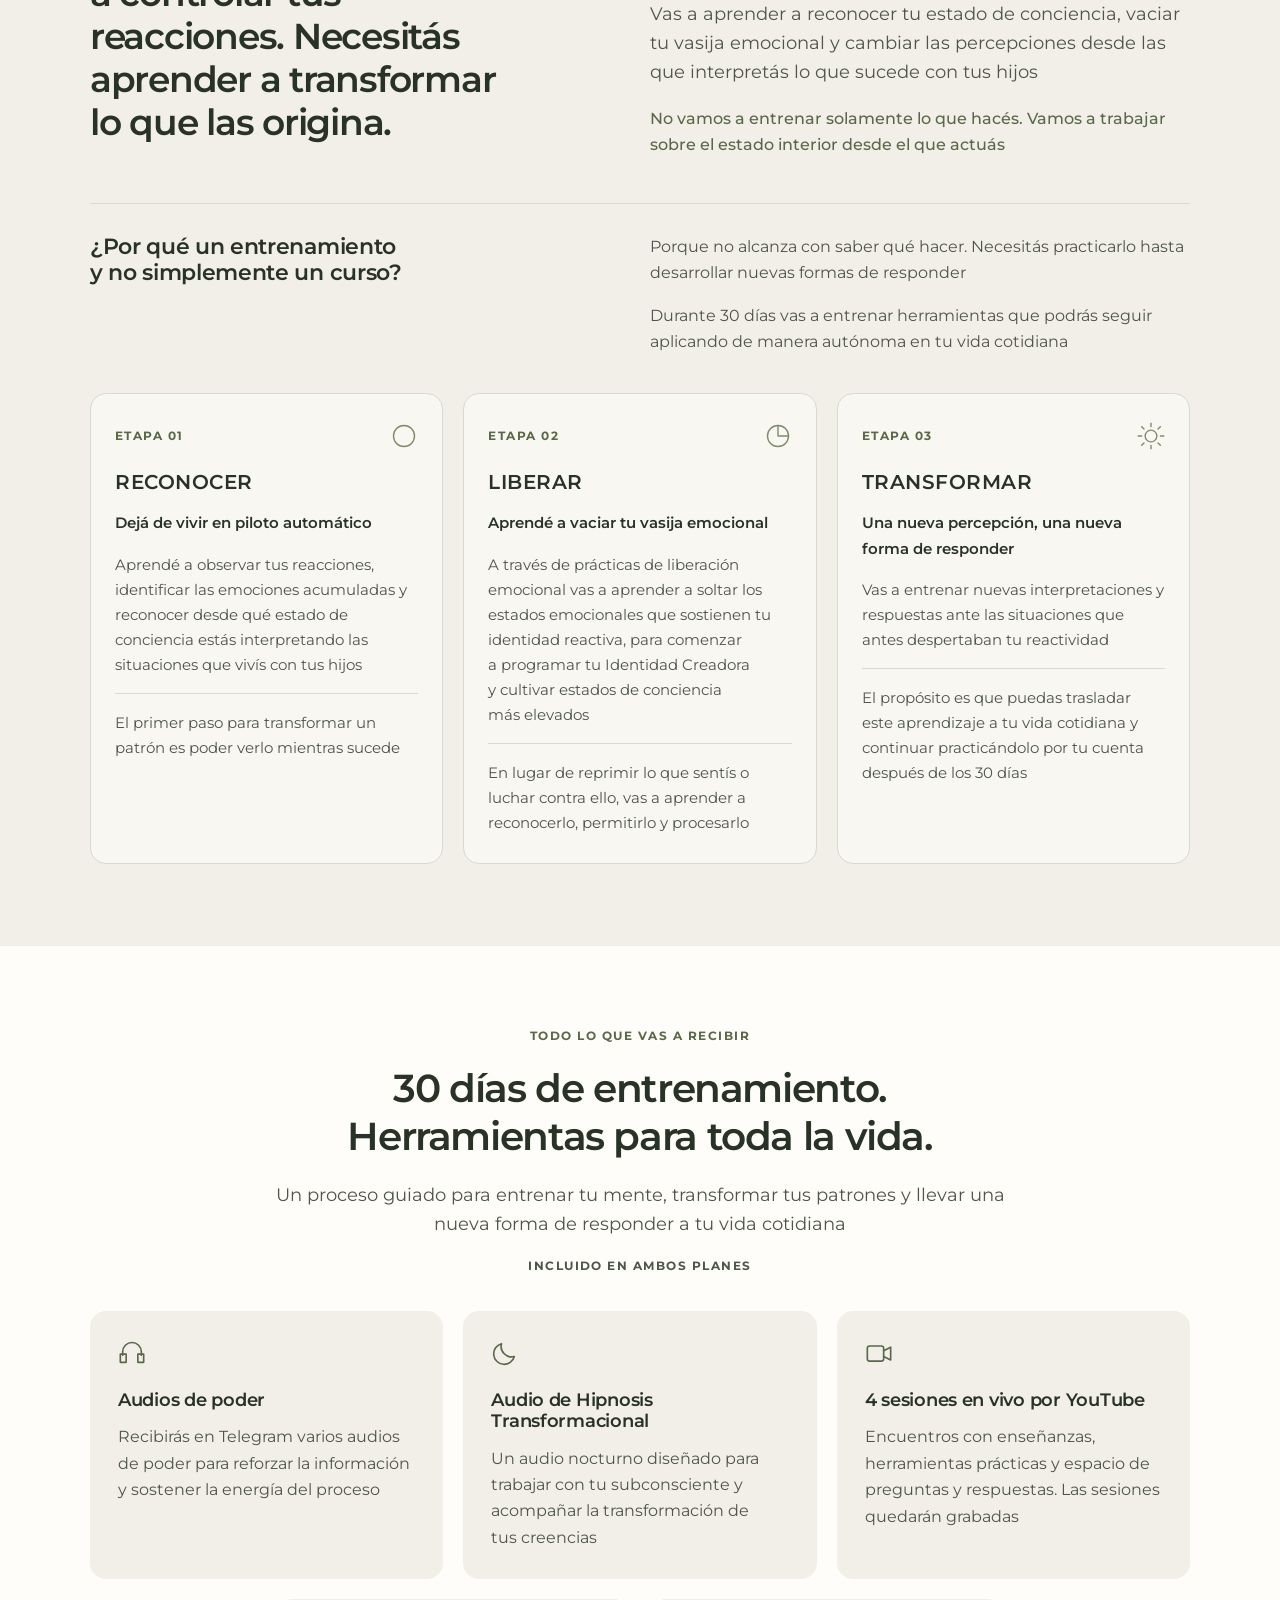
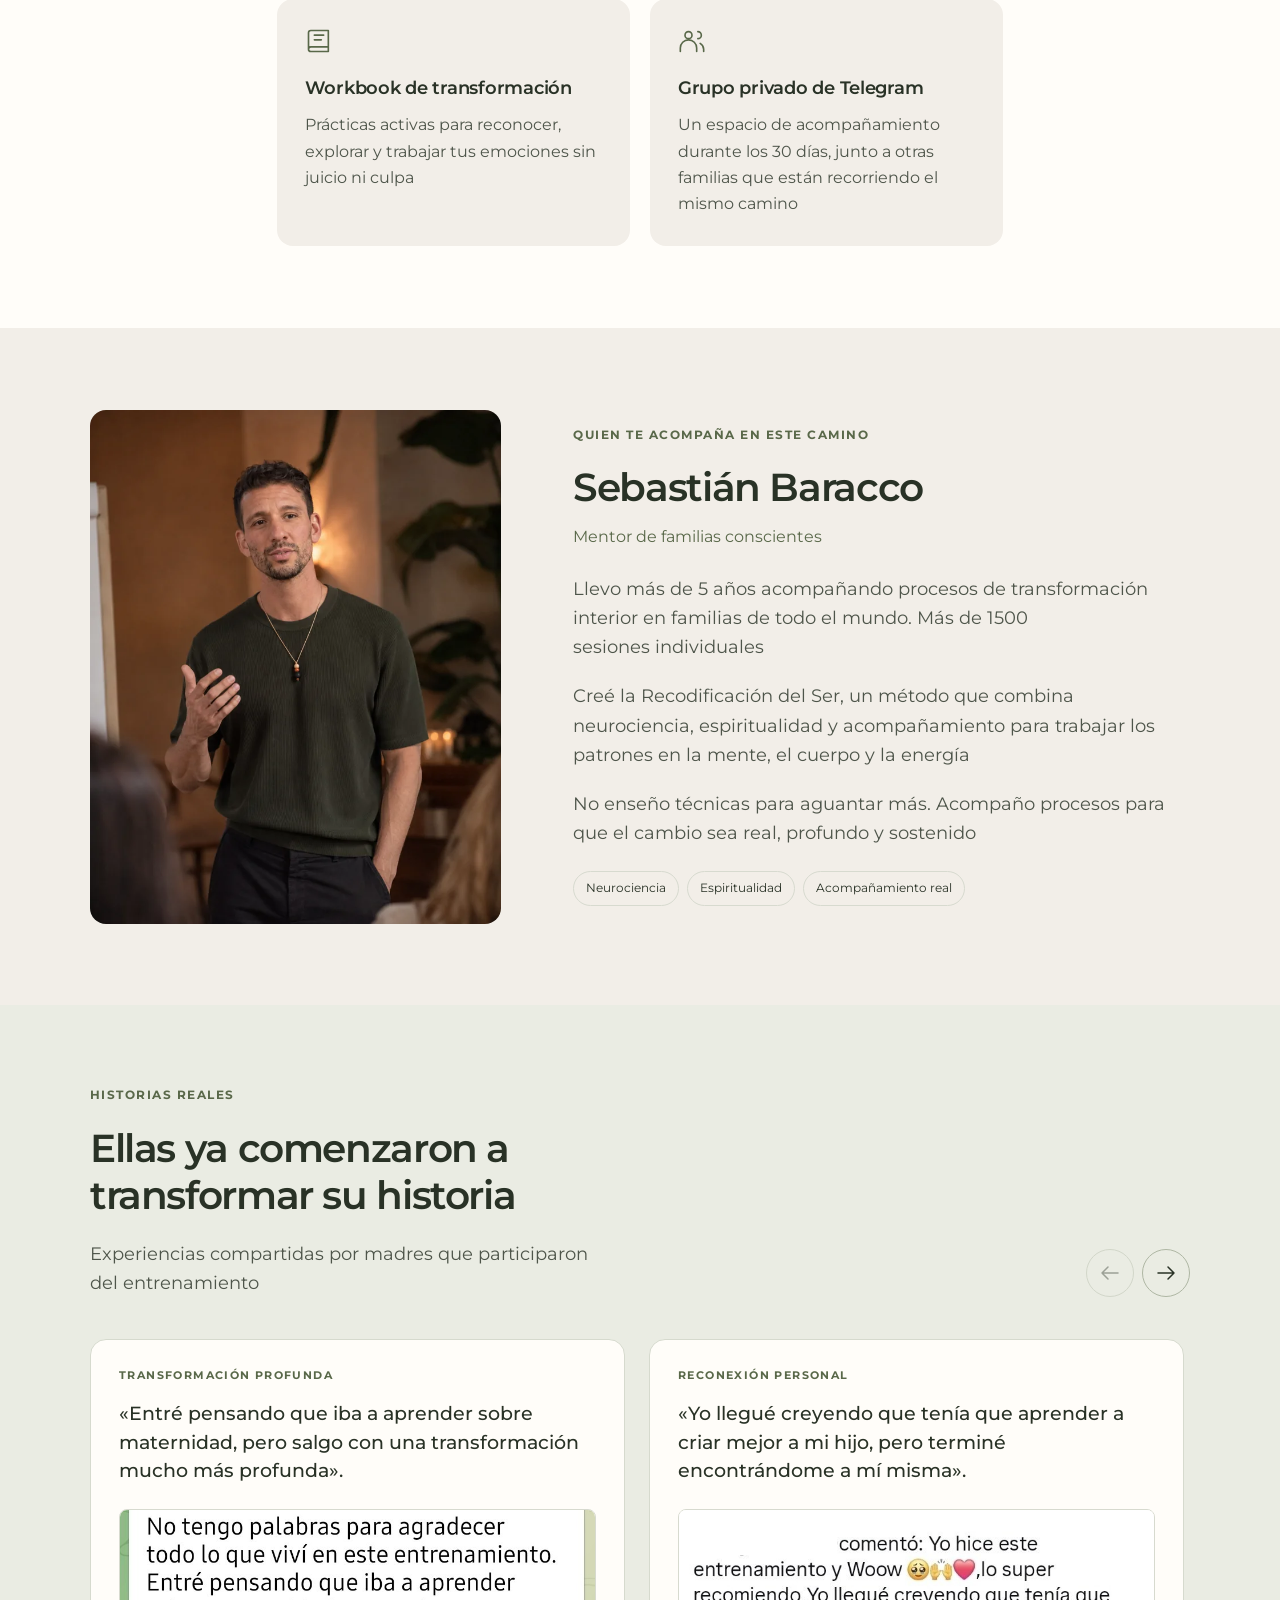
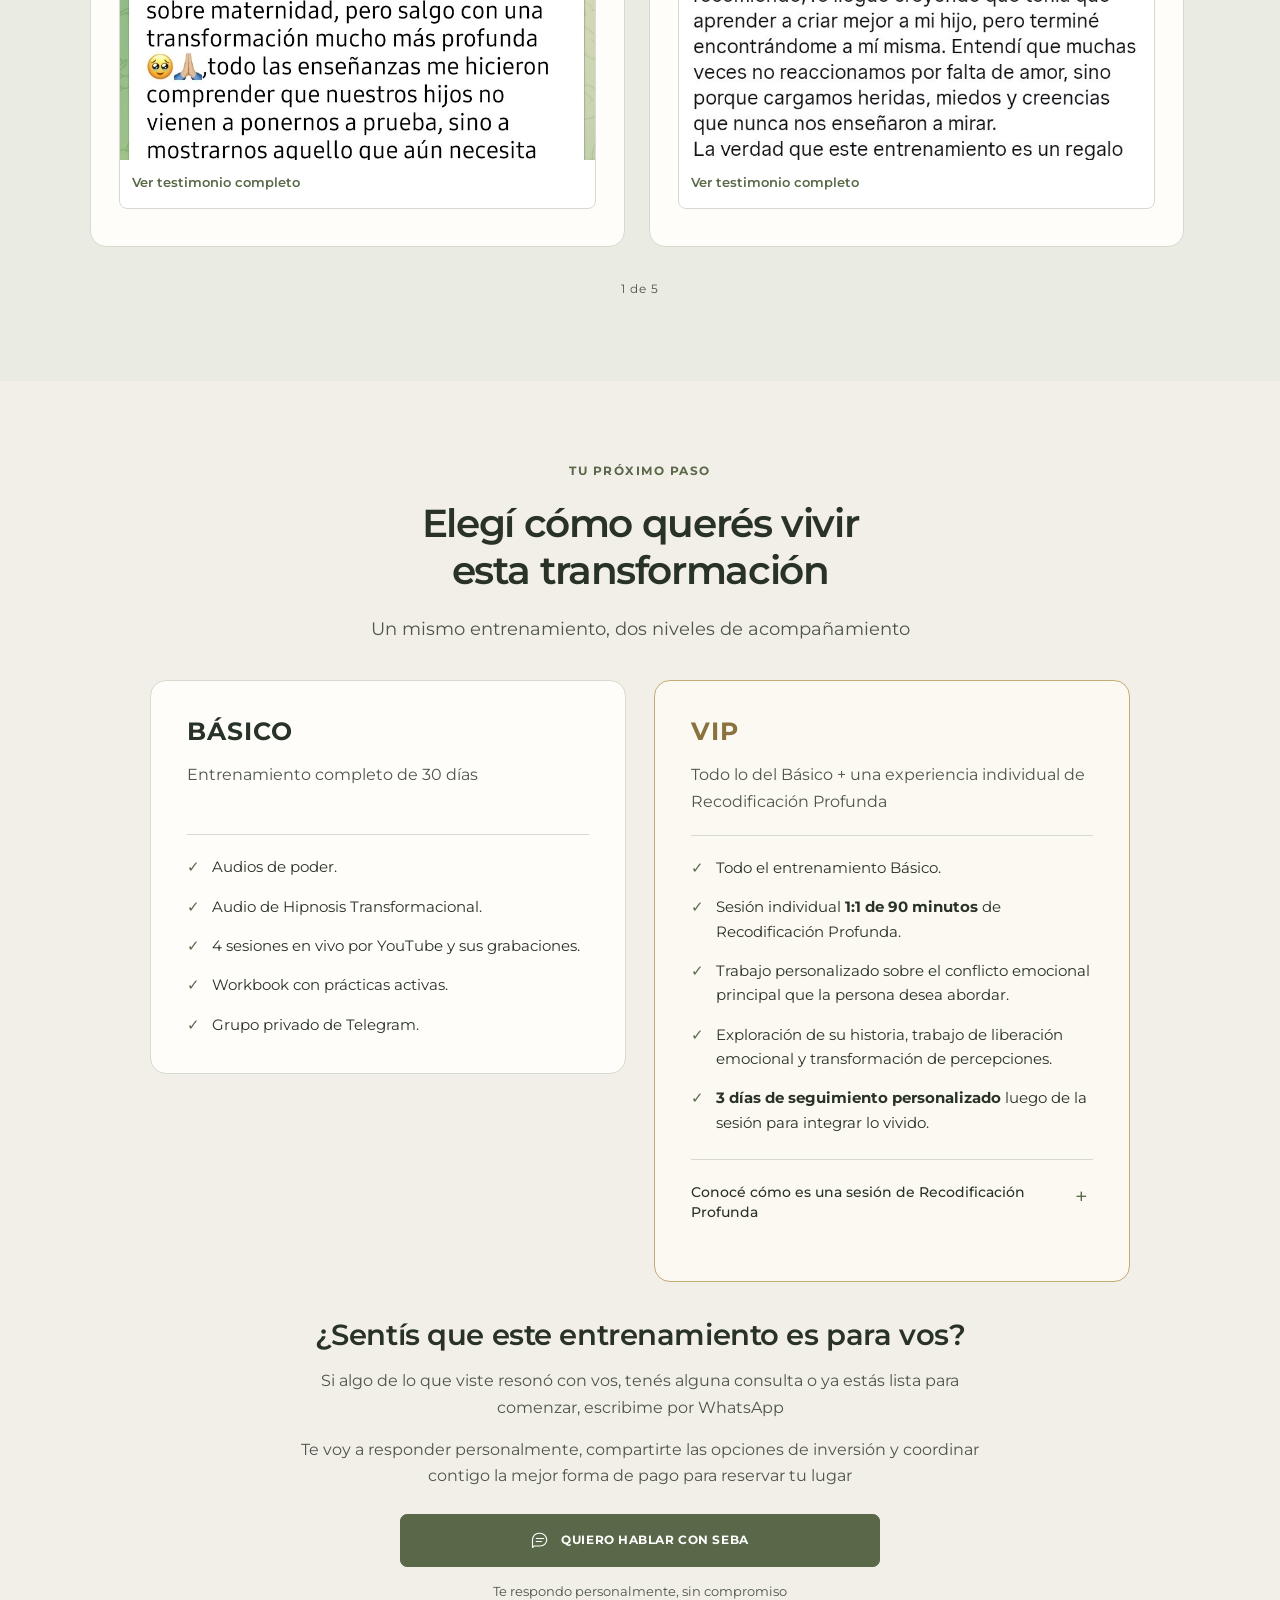
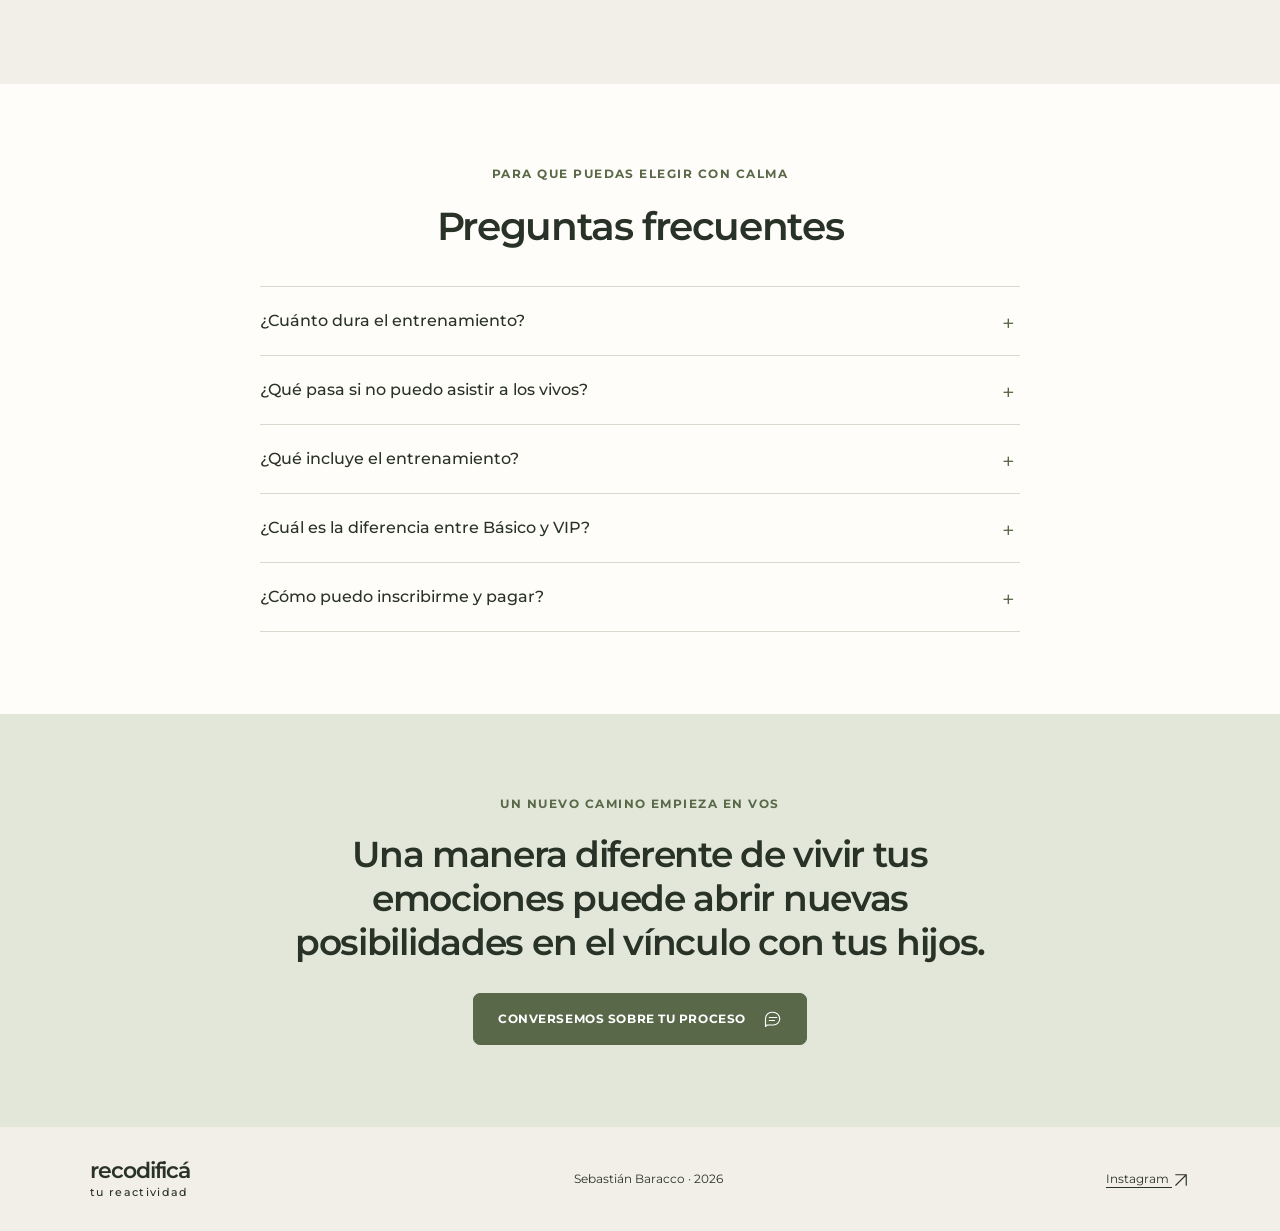
==== commit 3808d6e5: "Clarify plan headings and refresh personal contact invitation" ====
--- a/Mi-web/index.html
+++ b/Mi-web/index.html
@@ -35,8 +35,8 @@
     />
     <link rel="icon" href="assets/img/favicon.png" type="image/png" />
     <link rel="apple-touch-icon" href="assets/img/favicon.png" />
-    <link rel="stylesheet" href="styles.css?v=inscripcion-whatsapp-1" />
-    <script defer src="config.js?v=inscripcion-whatsapp-1"></script>
+    <link rel="stylesheet" href="styles.css?v=inscripcion-whatsapp-2" />
+    <script defer src="config.js?v=inscripcion-whatsapp-2"></script>
     <script defer src="script.js?v=inscripcion-whatsapp-1"></script>
   </head>
   <body>
@@ -771,7 +771,7 @@
           </div>
           <div class="plans-grid">
             <article class="plan-card" aria-labelledby="basic-title">
-              <h3 class="eyebrow" id="basic-title">BÁSICO</h3>
+              <h3 class="plan-title" id="basic-title">BÁSICO</h3>
               <p class="plan-description">Entrenamiento completo de 30 días</p>
               <ul class="plan-features">
                 <li>Audios de poder.</li>
@@ -782,7 +782,7 @@
               </ul>
             </article>
             <article class="plan-card plan-vip" aria-labelledby="vip-title">
-              <h3 class="eyebrow" id="vip-title">VIP</h3>
+              <h3 class="plan-title" id="vip-title">VIP</h3>
               <p class="plan-description">
                 Todo lo del Básico + una experiencia individual de
                 Recodificación Profunda
@@ -858,17 +858,21 @@
             </article>
           </div>
           <div class="conversation centered" id="conversemos">
-            <h3>Antes de elegir, conversemos</h3>
+            <h3>¿Sentís que este entrenamiento es para vos?</h3>
             <p>
-              Quiero conocer qué estás viviendo hoy con tus hijos, escuchar tus
-              inquietudes y ayudarte a descubrir qué modalidad de acompañamiento
-              se adapta mejor a tu momento
+              Si algo de lo que viste resonó con vos, tenés alguna consulta o ya
+              estás lista para comenzar, escribime por WhatsApp
+            </p>
+            <p>
+              Te voy a responder personalmente, compartirte las opciones de
+              inversión y coordinar contigo la mejor forma de pago para reservar
+              tu lugar
             </p>
             <a
               id="conversation-whatsapp"
               class="button"
               data-whatsapp
-              href="https://wa.me/59897988262?text=%C2%A1Hola%20Seba%21%20Estuve%20viendo%20el%20entrenamiento%20Recodific%C3%A1%20tu%20Reactividad%20y%20me%20gustar%C3%ADa%20conversar%20contigo%20para%20conocer%20m%C3%A1s%20sobre%20las%20modalidades%20B%C3%A1sico%20y%20VIP%20y%20saber%20cu%C3%A1l%20ser%C3%ADa%20mejor%20para%20m%C3%AD"
+              href="https://wa.me/59897988262?text=Hola%20Seba%2C%20sent%C3%AD%20que%20este%20entrenamiento%20reson%C3%B3%20conmigo%20y%20quiero%20m%C3%A1s%20informaci%C3%B3n"
               target="_blank"
               rel="noopener noreferrer"
               ><svg viewBox="0 0 24 24" class="arrow-icon" aria-hidden="true">
@@ -876,10 +880,10 @@
                   d="M21 11.5a8.5 8.5 0 0 1-8.5 8.5H4l-2 2V11.5A8.5 8.5 0 0 1 10.5 3H12a9 9 0 0 1 9 8.5Z"
                 />
                 <path d="M7 10h10M7 14h7" /></svg
-              >HABLÁ CON SEBA POR WHATSAPP</a
+              >QUIERO HABLAR CON SEBA</a
             >
             <p class="conversation-trust">
-              Te voy a responder personalmente, sin compromiso
+              Te respondo personalmente, sin compromiso
             </p>
           </div>
         </div>
@@ -936,7 +940,7 @@
                 <p>
                   <a
                     data-whatsapp
-                    href="https://wa.me/59897988262?text=%C2%A1Hola%20Seba%21%20Estuve%20viendo%20el%20entrenamiento%20Recodific%C3%A1%20tu%20Reactividad%20y%20me%20gustar%C3%ADa%20conversar%20contigo%20para%20conocer%20m%C3%A1s%20sobre%20las%20modalidades%20B%C3%A1sico%20y%20VIP%20y%20saber%20cu%C3%A1l%20ser%C3%ADa%20mejor%20para%20m%C3%AD"
+                    href="https://wa.me/59897988262?text=Hola%20Seba%2C%20sent%C3%AD%20que%20este%20entrenamiento%20reson%C3%B3%20conmigo%20y%20quiero%20m%C3%A1s%20informaci%C3%B3n"
                     target="_blank"
                     rel="noopener noreferrer"
                     >Escribime por WhatsApp</a
@@ -961,7 +965,7 @@
             id="closing-whatsapp"
             class="button"
             data-whatsapp
-            href="https://wa.me/59897988262?text=%C2%A1Hola%20Seba%21%20Estuve%20viendo%20el%20entrenamiento%20Recodific%C3%A1%20tu%20Reactividad%20y%20me%20gustar%C3%ADa%20conversar%20contigo%20para%20conocer%20m%C3%A1s%20sobre%20las%20modalidades%20B%C3%A1sico%20y%20VIP%20y%20saber%20cu%C3%A1l%20ser%C3%ADa%20mejor%20para%20m%C3%AD"
+            href="https://wa.me/59897988262?text=Hola%20Seba%2C%20sent%C3%AD%20que%20este%20entrenamiento%20reson%C3%B3%20conmigo%20y%20quiero%20m%C3%A1s%20informaci%C3%B3n"
             target="_blank"
             rel="noopener noreferrer"
             >CONVERSEMOS SOBRE TU PROCESO<svg
--- a/Mi-web/styles.css
+++ b/Mi-web/styles.css
@@ -684,8 +684,15 @@
   border: 1px solid var(--line);
   border-radius: var(--radius);
 }
-.plan-card .eyebrow {
-  margin-bottom: 12px;
+.plan-title {
+  font-size: clamp(1.375rem, 1.15rem + 0.5vw, 1.625rem);
+  font-weight: 700;
+  letter-spacing: 0.04em;
+  color: var(--ink);
+  margin-bottom: 16px;
+}
+.plan-vip .plan-title {
+  color: #8a713f;
 }
 .plan-vip {
   border-color: var(--gold);
@@ -770,15 +777,18 @@
   margin-top: 36px;
 }
 .conversation h3 {
+  max-width: 680px;
+  margin-inline: auto;
   font-size: clamp(1.5rem, 1.2rem + 0.8vw, 1.8rem);
 }
 .conversation > p:not(.conversation-trust) {
   max-width: 680px;
-  margin: 16px auto 22px;
+  margin: 16px auto 0;
   font-size: 1rem;
   color: var(--ink-soft);
 }
 .conversation .button {
+  margin-top: 24px;
   width: min(480px, 100%);
   min-height: 52px;
   gap: 12px;
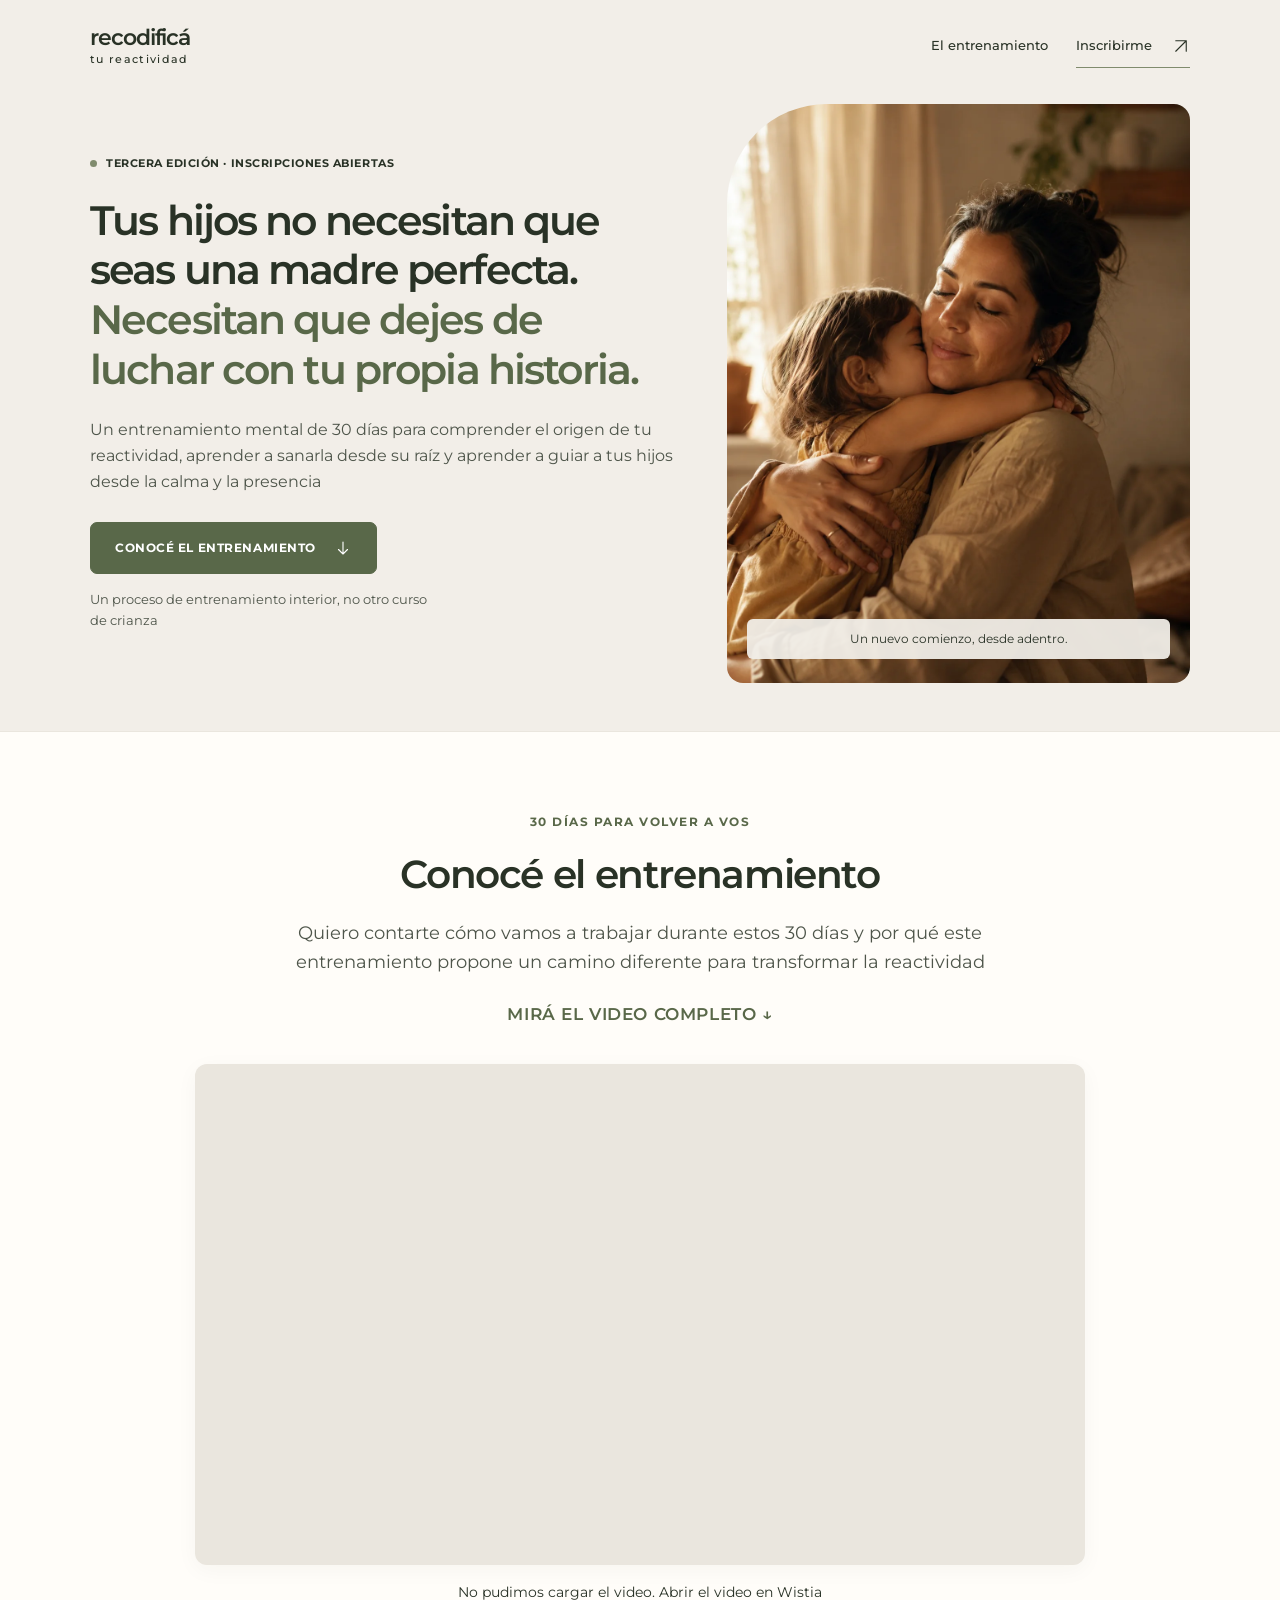
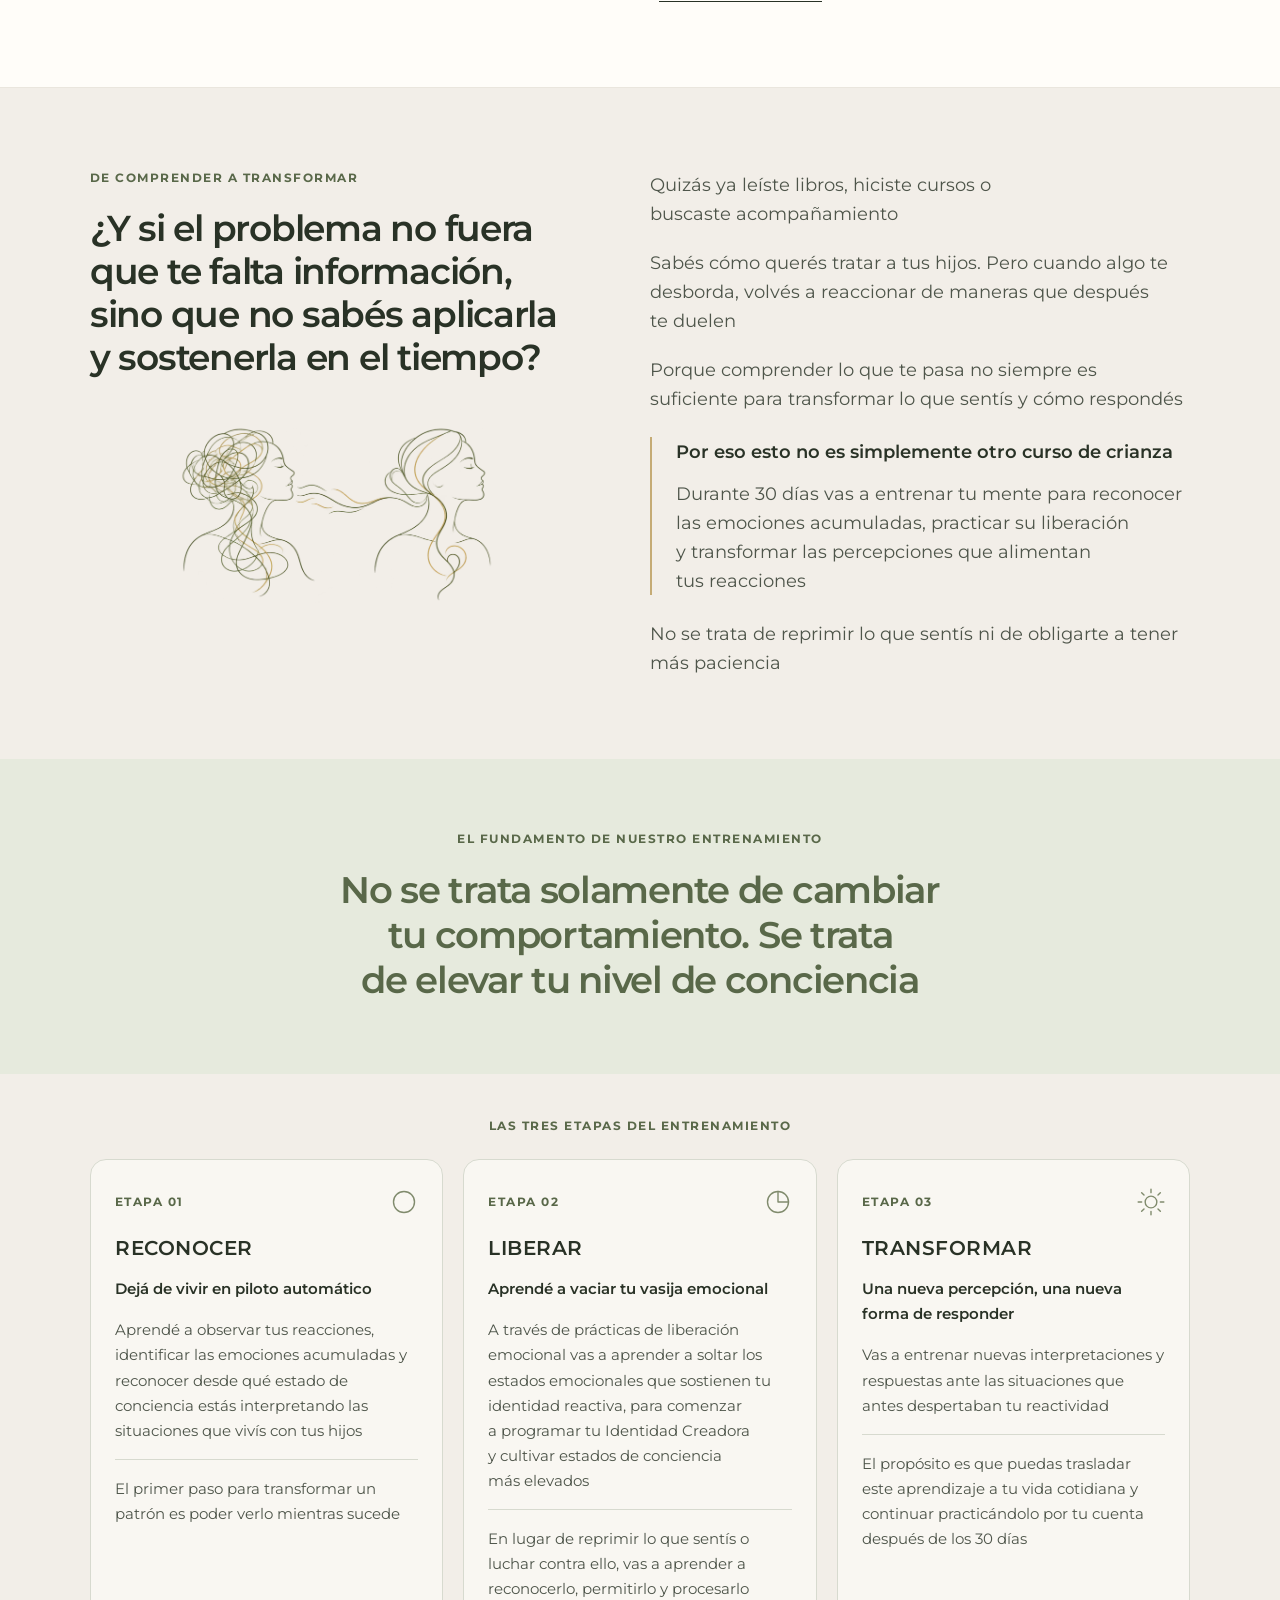
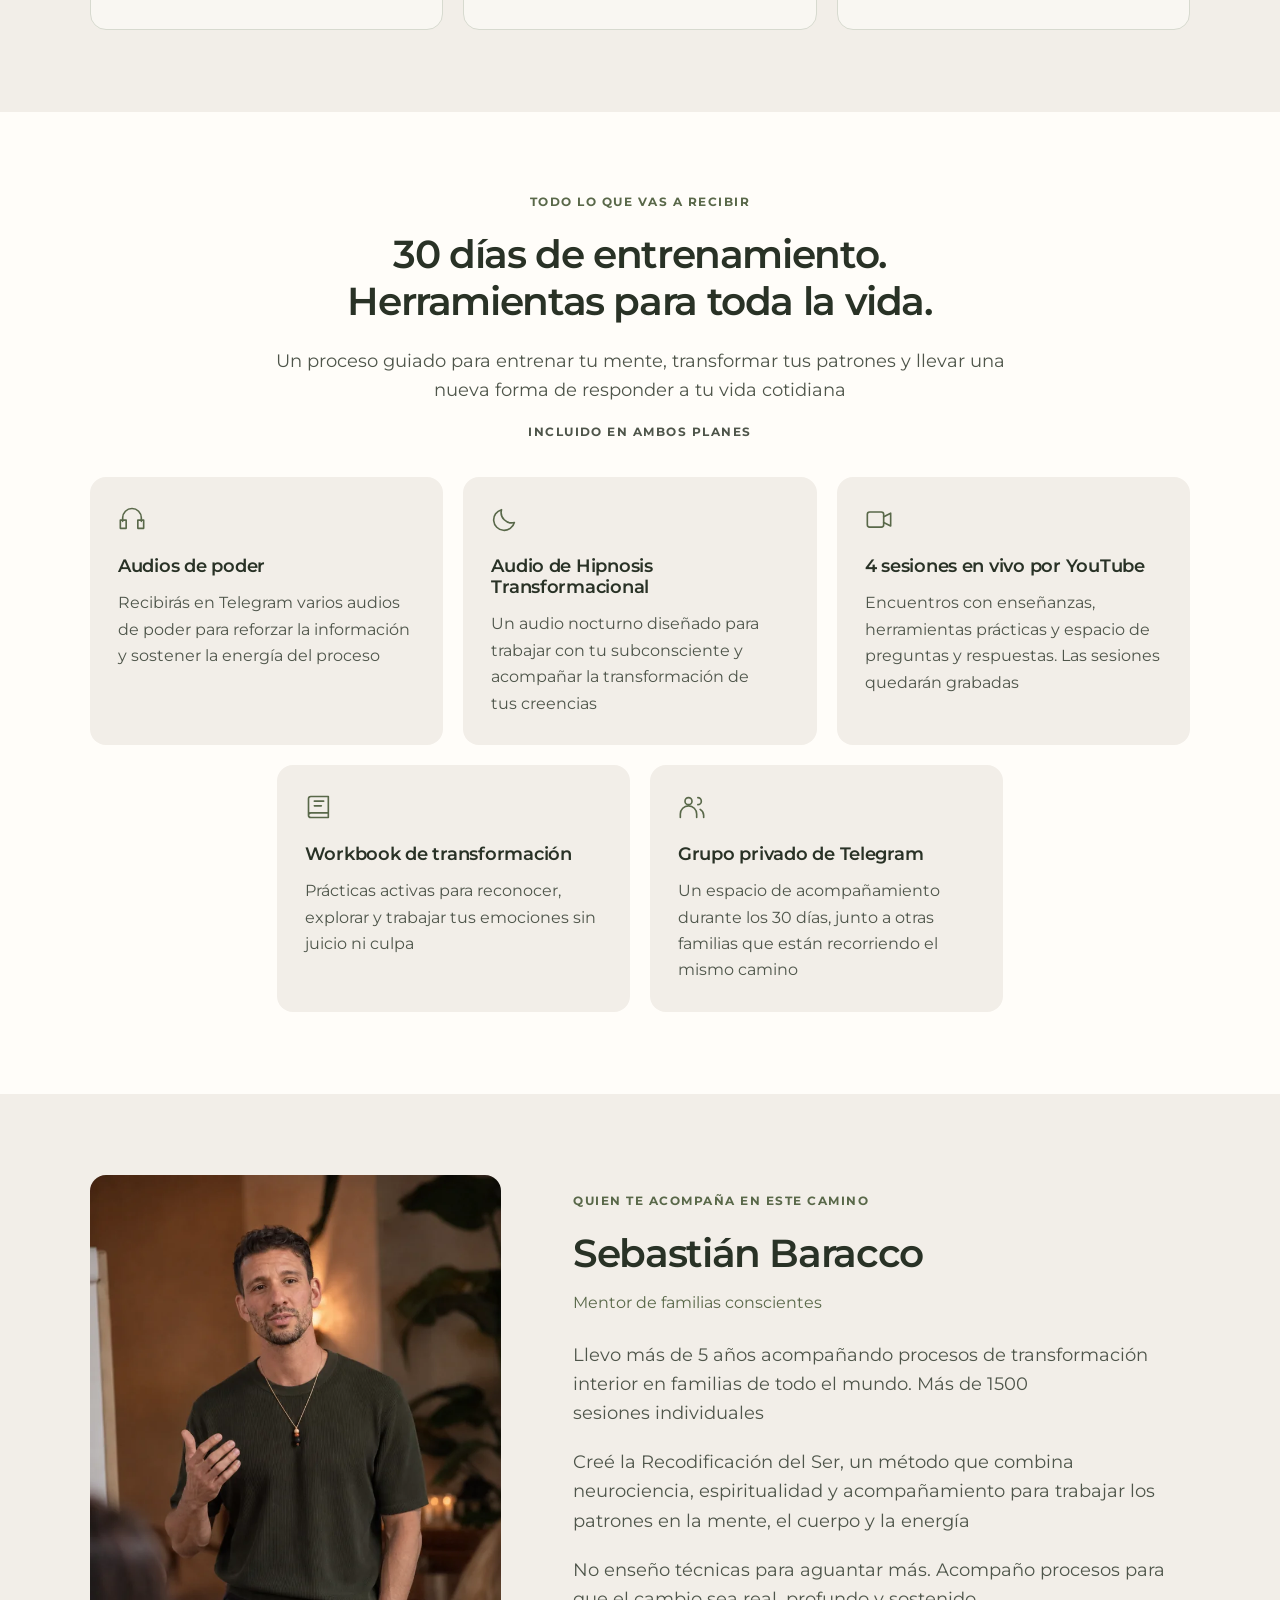
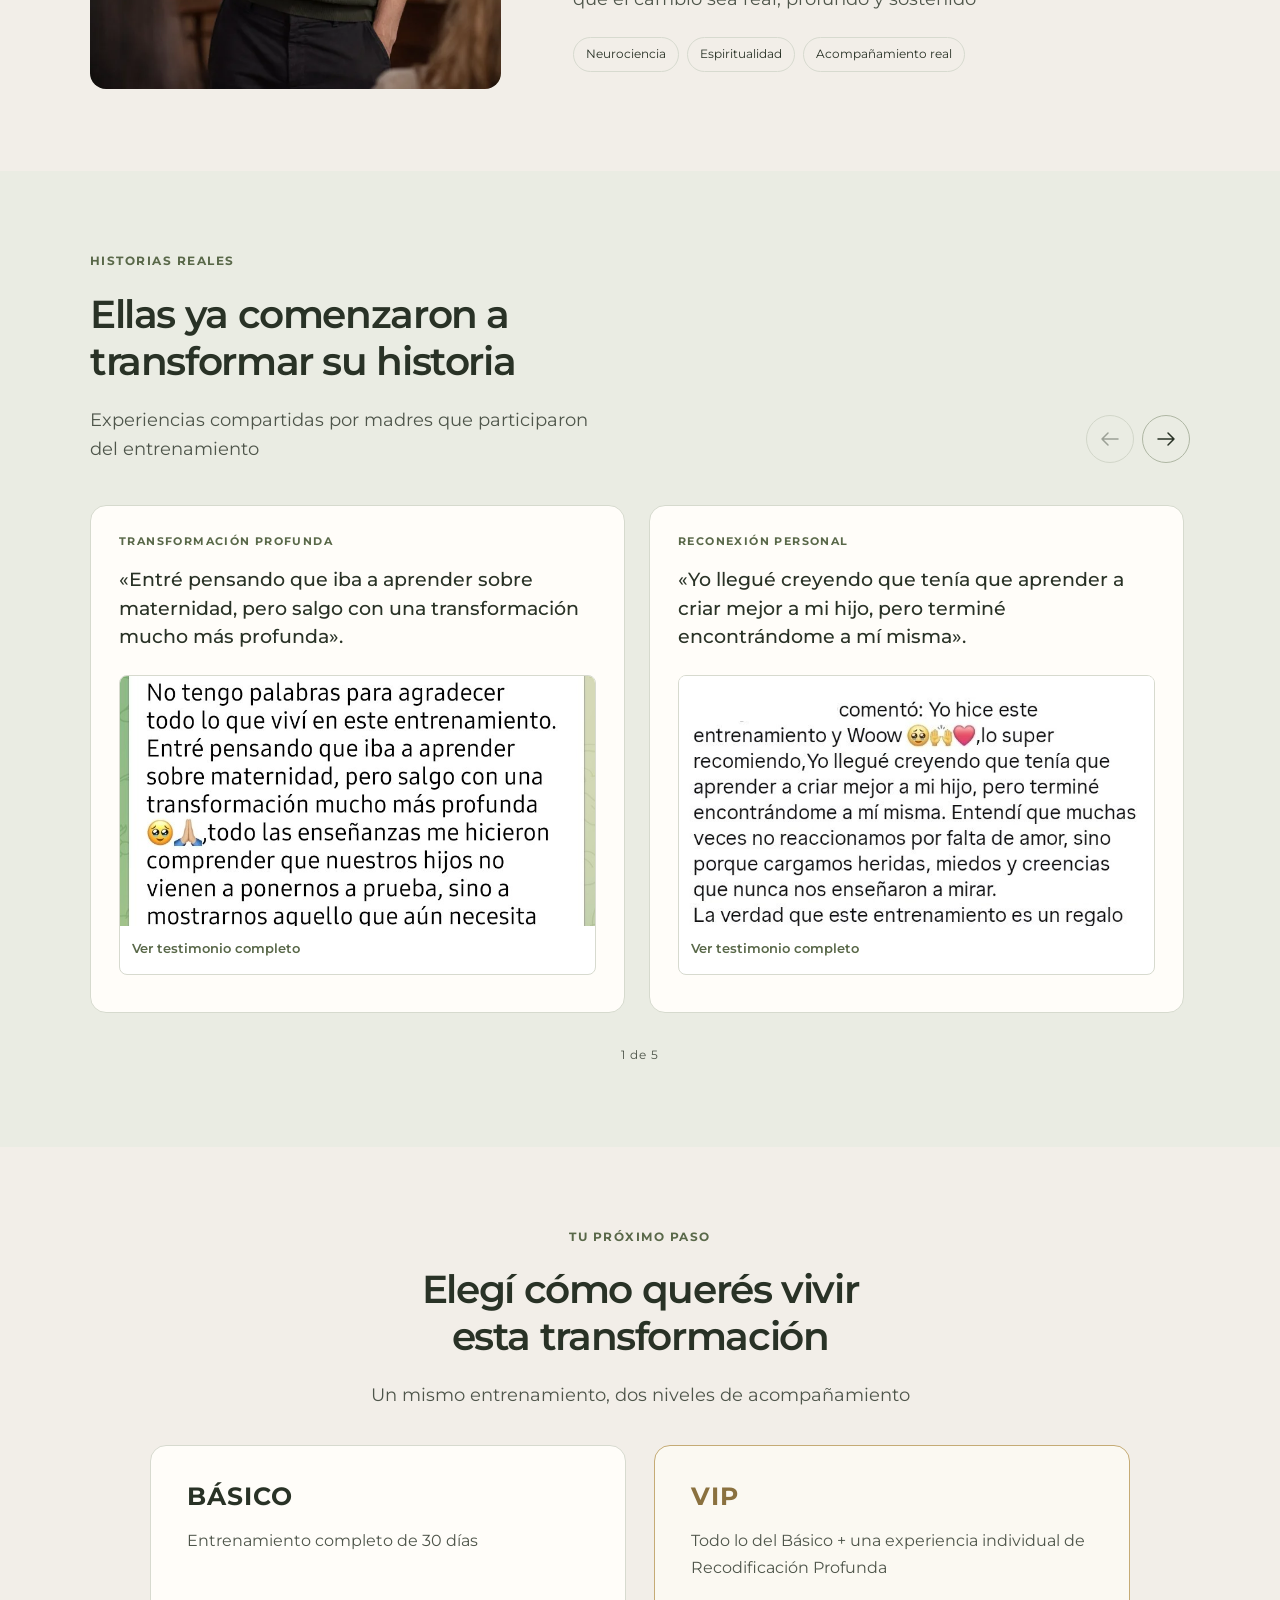
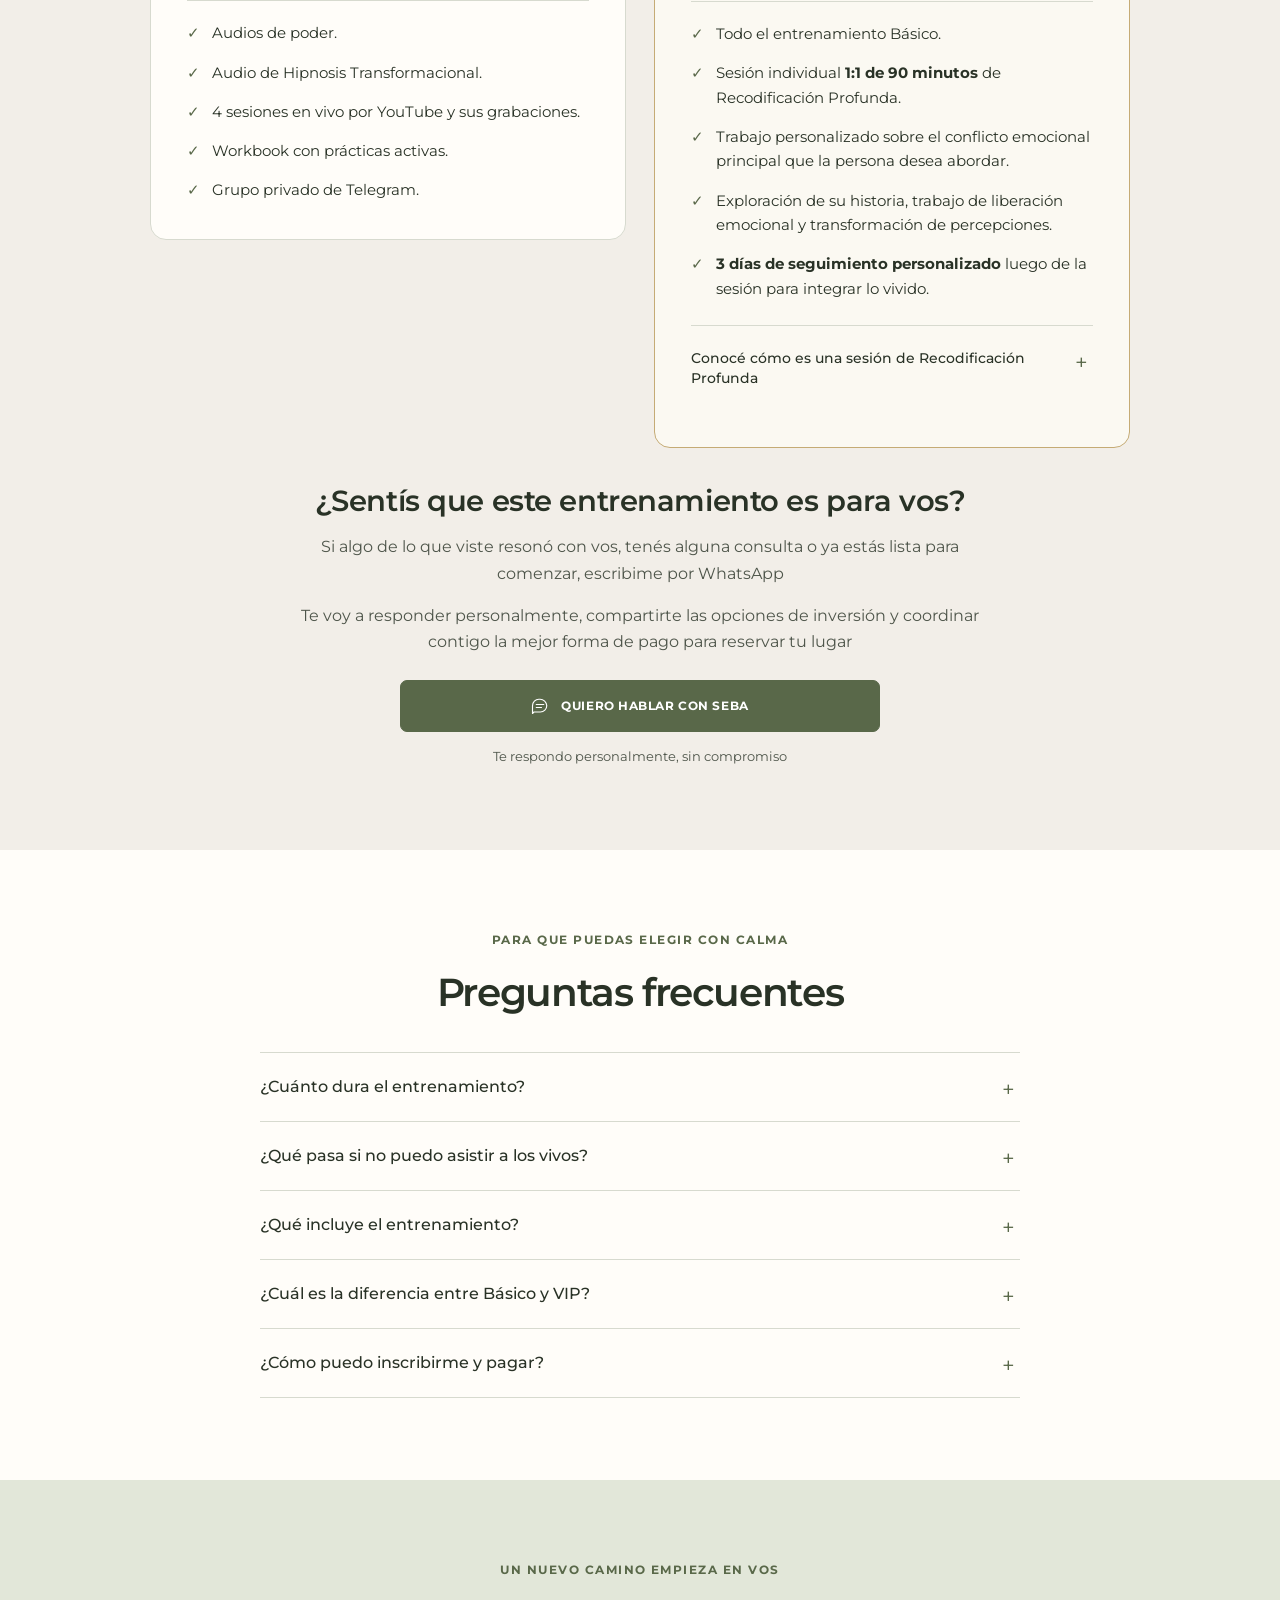
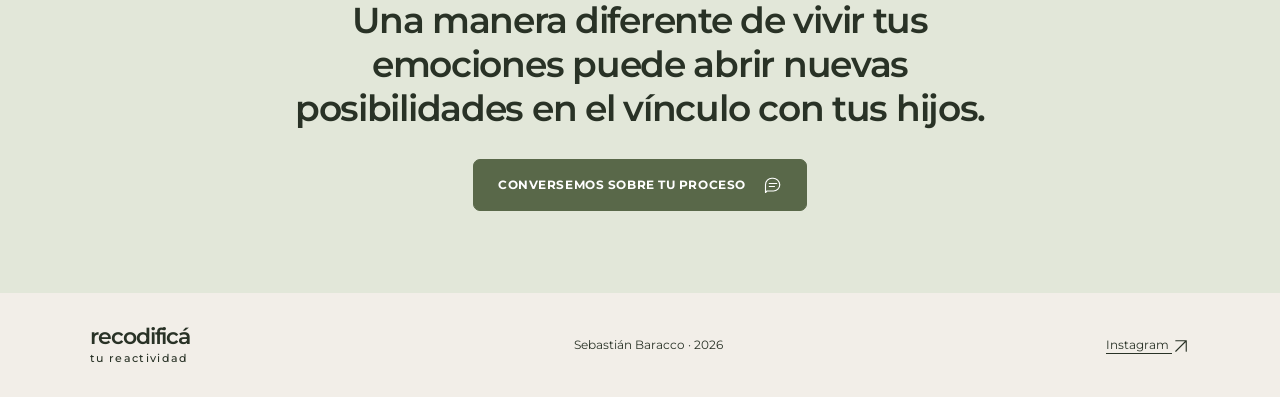
==== commit 92bce5ec: "Prepare third edition preview with streamlined foundation and stages" ====
--- a/Mi-web/index.html
+++ b/Mi-web/index.html
@@ -6,11 +6,11 @@
     <title>Recodificá tu Reactividad — Sebastián Baracco</title>
     <meta
       name="description"
-      content="Un entrenamiento mental de 30 días para comprender el origen de tu reactividad y aprender a guiar a tus hijos desde la calma y la presencia. Segunda edición con Sebastián Baracco."
+      content="Un entrenamiento mental de 30 días para comprender el origen de tu reactividad y aprender a guiar a tus hijos desde la calma y la presencia. Tercera edición con Sebastián Baracco."
     />
     <meta
       property="og:title"
-      content="Recodificá tu Reactividad — Segunda edición"
+      content="Recodificá tu Reactividad — Tercera edición"
     />
     <meta
       property="og:description"
@@ -35,9 +35,9 @@
     />
     <link rel="icon" href="assets/img/favicon.png" type="image/png" />
     <link rel="apple-touch-icon" href="assets/img/favicon.png" />
-    <link rel="stylesheet" href="styles.css?v=inscripcion-whatsapp-2" />
-    <script defer src="config.js?v=inscripcion-whatsapp-2"></script>
-    <script defer src="script.js?v=inscripcion-whatsapp-1"></script>
+    <link rel="stylesheet" href="styles.css?v=tercera-edicion-1" />
+    <script defer src="config.js?v=tercera-edicion-1"></script>
+    <script defer src="script.js?v=tercera-edicion-1"></script>
   </head>
   <body>
     <a class="skip-link" href="#contenido">Saltar al contenido</a>
@@ -61,9 +61,8 @@
       <section class="hero container" id="hero" aria-labelledby="hero-title">
         <div class="hero-copy">
           <p class="edition">
-            <span class="edition-dot" aria-hidden="true"></span>SEGUNDA EDICIÓN
-            · COMENZAMOS EL
-            <time id="edition-date" datetime="2026-10-14">14 DE OCTUBRE</time>
+            <span class="edition-dot" aria-hidden="true"></span>TERCERA EDICIÓN
+            · INSCRIPCIONES ABIERTAS
           </p>
           <h1 id="hero-title">
             Tus hijos no necesitan que seas una madre perfecta.
@@ -203,89 +202,20 @@
             <p class="eyebrow">EL FUNDAMENTO DE NUESTRO ENTRENAMIENTO</p>
             <h2 id="foundation-title">
               No se trata solamente de cambiar tu comportamiento. Se trata de
-              elevar tu nivel de conciencia.
+              elevar tu nivel de conciencia
             </h2>
           </div>
-          <div class="foundation-grid">
-            <div class="prose">
-              <p>
-                Una misma situación con tus hijos puede vivirse desde la ira, el
-                miedo o la culpa, pero también desde la aceptación, la calma y
-                el amor
-              </p>
-              <p>
-                Inspirados en el Mapa de la Conciencia del Dr. David Hawkins,
-                vas a aprender a reconocer desde qué estado emocional
-                interpretás tu realidad y entrenar nuevas formas de responder
-              </p>
-              <p class="closing-thought">
-                <strong
-                  >Cuando cambia tu manera de percibir, también puede cambiar tu
-                  manera de responder</strong
-                >
-              </p>
-            </div>
-            <picture class="concept-illustration"
-              ><source
-                srcset="assets/img/nueva-percepcion.webp"
-                type="image/webp" />
-              <img
-                src="assets/img/nueva-percepcion.png"
-                alt="Una madre y su hija se miran amorosamente, acompañadas por una luz cálida."
-                width="1536"
-                height="1024"
-                loading="lazy"
-                decoding="async"
-            /></picture>
-          </div>
         </div>
       </section>
       <section
-        class="section method"
+        class="section method stages-section"
         id="metodo"
         aria-labelledby="method-title"
       >
         <div class="container">
-          <div class="editorial-grid">
-            <div>
-              <p class="eyebrow">UN ENTRENAMIENTO DIFERENTE</p>
-              <h2 id="method-title">
-                No necesitás aprender a controlar tus reacciones. Necesitás
-                aprender a transformar lo que las origina.
-              </h2>
-            </div>
-            <div class="prose">
-              <p>
-                Durante 30 días vamos a entrenar tu mente para reconocer los
-                patrones automáticos que condicionan tus respuestas y comenzar a
-                transformarlos desde su raíz
-              </p>
-              <p>
-                Vas a aprender a reconocer tu estado de conciencia, vaciar tu
-                vasija emocional y cambiar las percepciones desde las que
-                interpretás lo que sucede con tus hijos
-              </p>
-              <p class="closing-thought">
-                <strong
-                  >No vamos a entrenar solamente lo que hacés. Vamos a trabajar
-                  sobre el estado interior desde el que actuás</strong
-                >
-              </p>
-            </div>
-          </div>
-          <div class="practice-bridge">
-            <h3>¿Por qué un entrenamiento y no simplemente un curso?</h3>
-            <div>
-              <p>
-                Porque no alcanza con saber qué hacer. Necesitás practicarlo
-                hasta desarrollar nuevas formas de responder
-              </p>
-              <p>
-                Durante 30 días vas a entrenar herramientas que podrás seguir
-                aplicando de manera autónoma en tu vida cotidiana
-              </p>
-            </div>
-          </div>
+          <h2 class="eyebrow stages-heading" id="method-title">
+            LAS TRES ETAPAS DEL ENTRENAMIENTO
+          </h2>
           <div class="stages" aria-label="Las tres etapas del entrenamiento">
             <article class="stage-card">
               <p class="eyebrow">
--- a/Mi-web/styles.css
+++ b/Mi-web/styles.css
@@ -1,4 +1,4 @@
-/* Recodificá tu Reactividad · segunda edición · Montserrat */
+/* Recodificá tu Reactividad · tercera edición · Montserrat */
 @font-face {
   font-family: "Montserrat";
   font-style: normal;
@@ -385,6 +385,25 @@
 }
 .foundation {
   background: #e6eadd;
+  padding-block: 72px;
+}
+.foundation .section-heading {
+  max-width: 900px;
+  margin-bottom: 0;
+}
+.foundation h2 {
+  color: var(--olive-dark);
+  font-size: clamp(2.25rem, 2.9vw, 2.625rem);
+}
+.stages-section {
+  padding-top: 44px;
+}
+.stages-heading {
+  text-align: center;
+  margin-bottom: 0;
+}
+.stages-section .stages {
+  margin-top: 24px;
 }
 .concept-illustration {
   display: block;
@@ -910,6 +929,12 @@
   }
 }
 @media (max-width: 767px) {
+  .foundation {
+    padding-block: 52px;
+  }
+  .foundation h2 {
+    font-size: clamp(1.625rem, 6.8vw + 0.1rem, 1.9375rem);
+  }
   .concept-illustration {
     width: min(240px, 75%);
     margin-inline: auto;
@@ -995,7 +1020,6 @@
     grid-template-columns: 1fr;
     gap: 28px;
   }
-  .foundation .centered,
   .editorial-grid {
     text-align: left;
   }
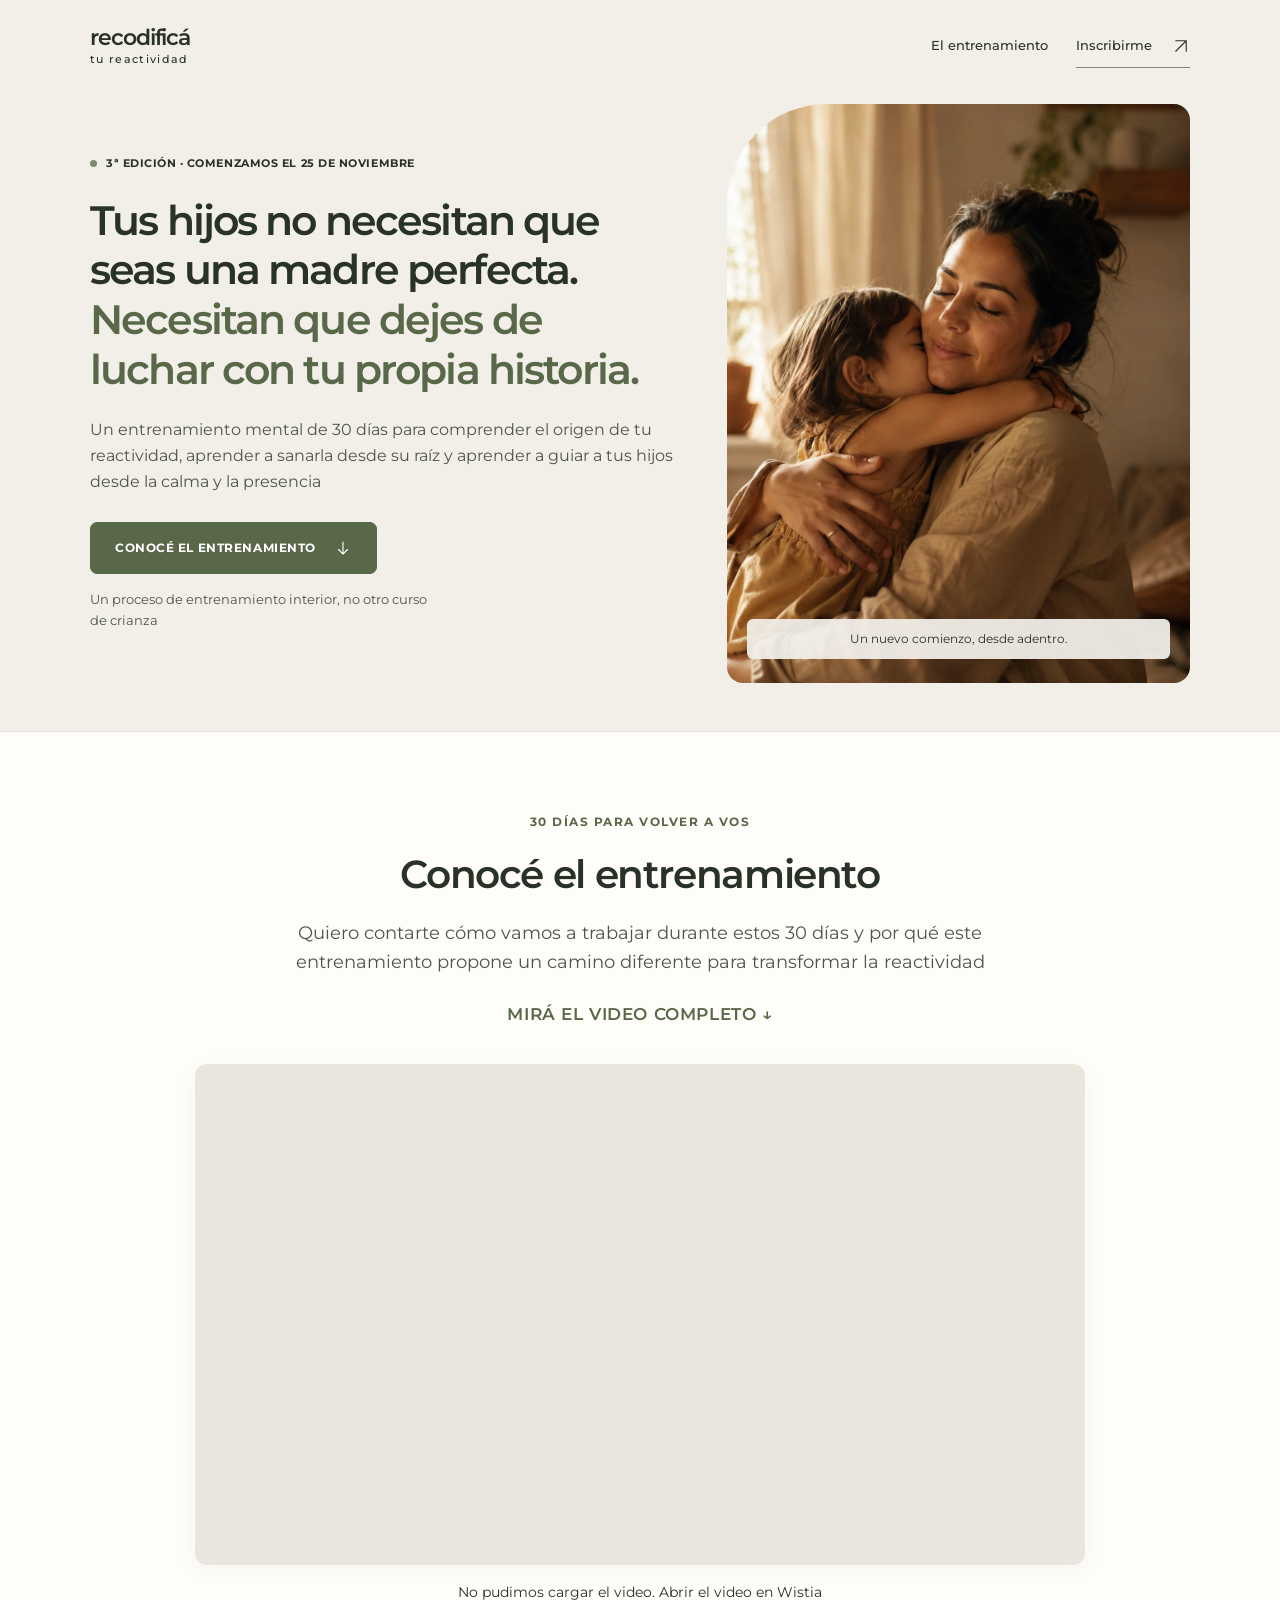
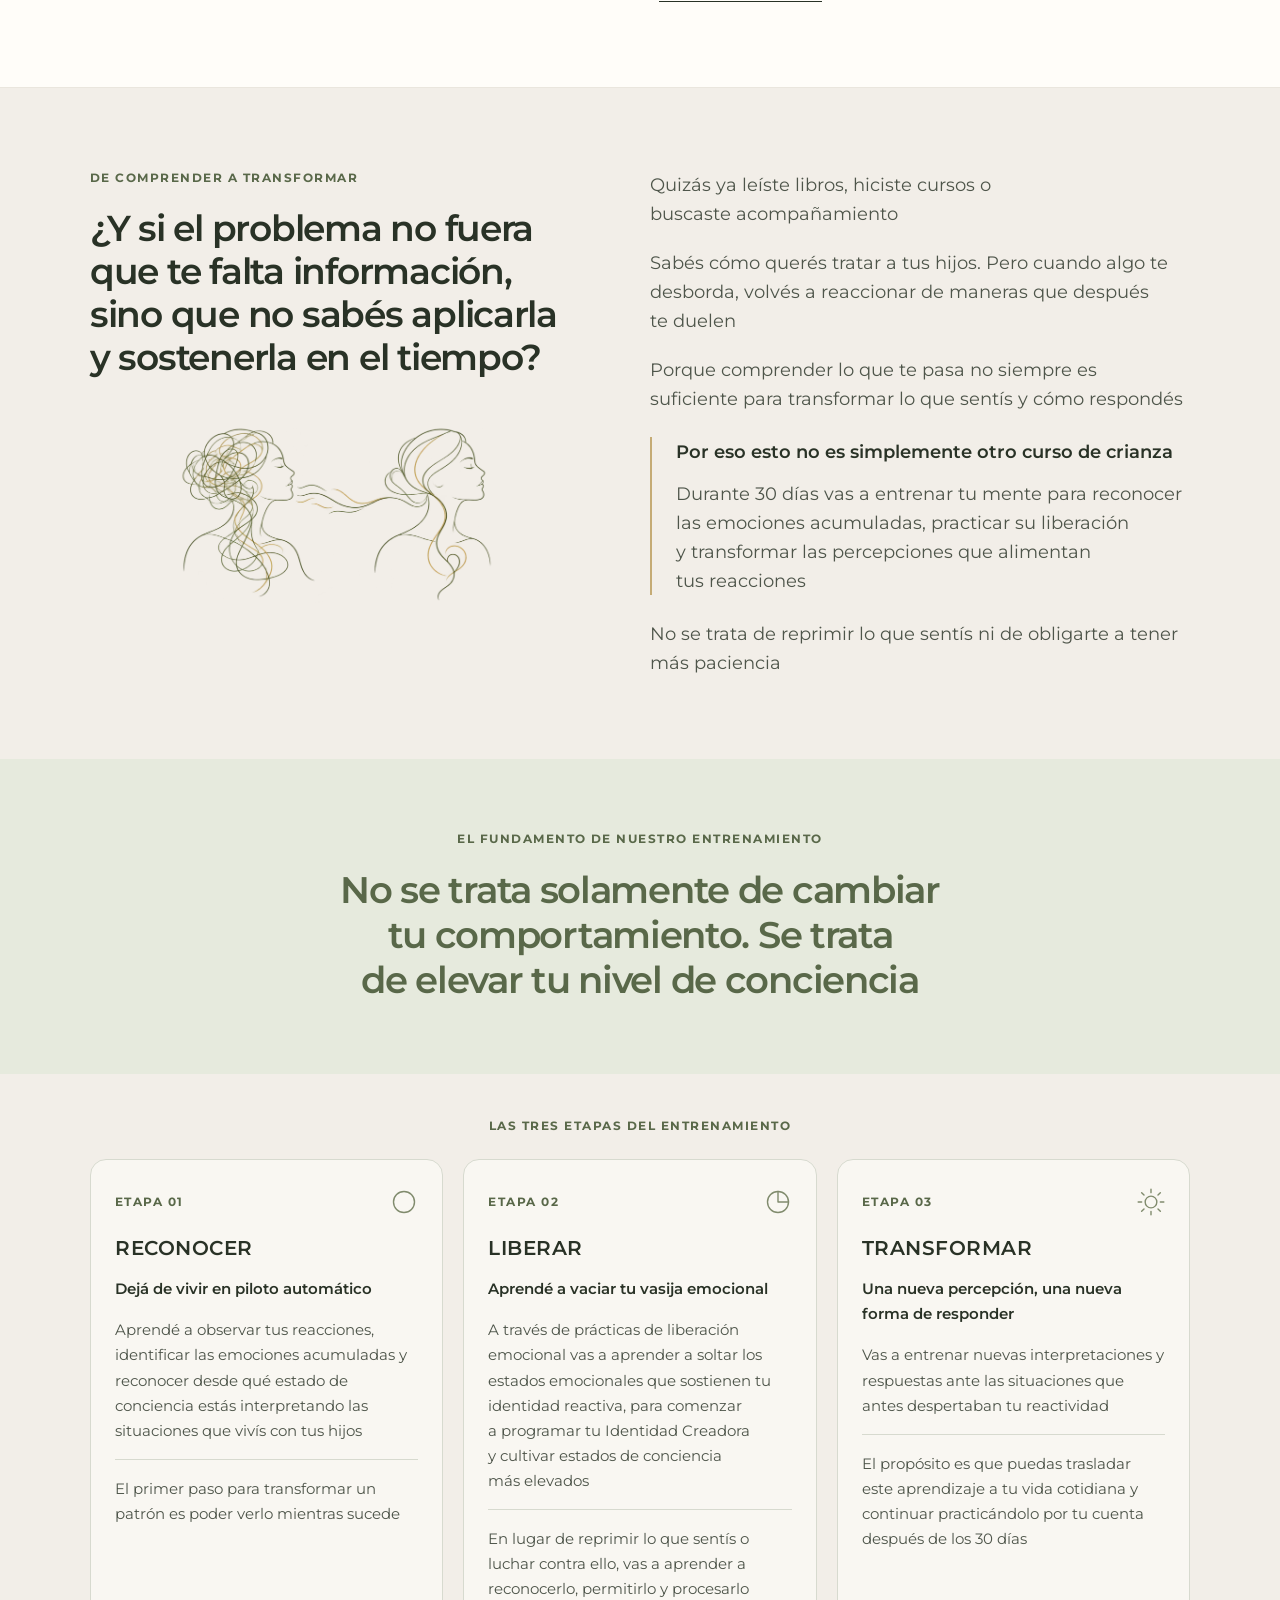
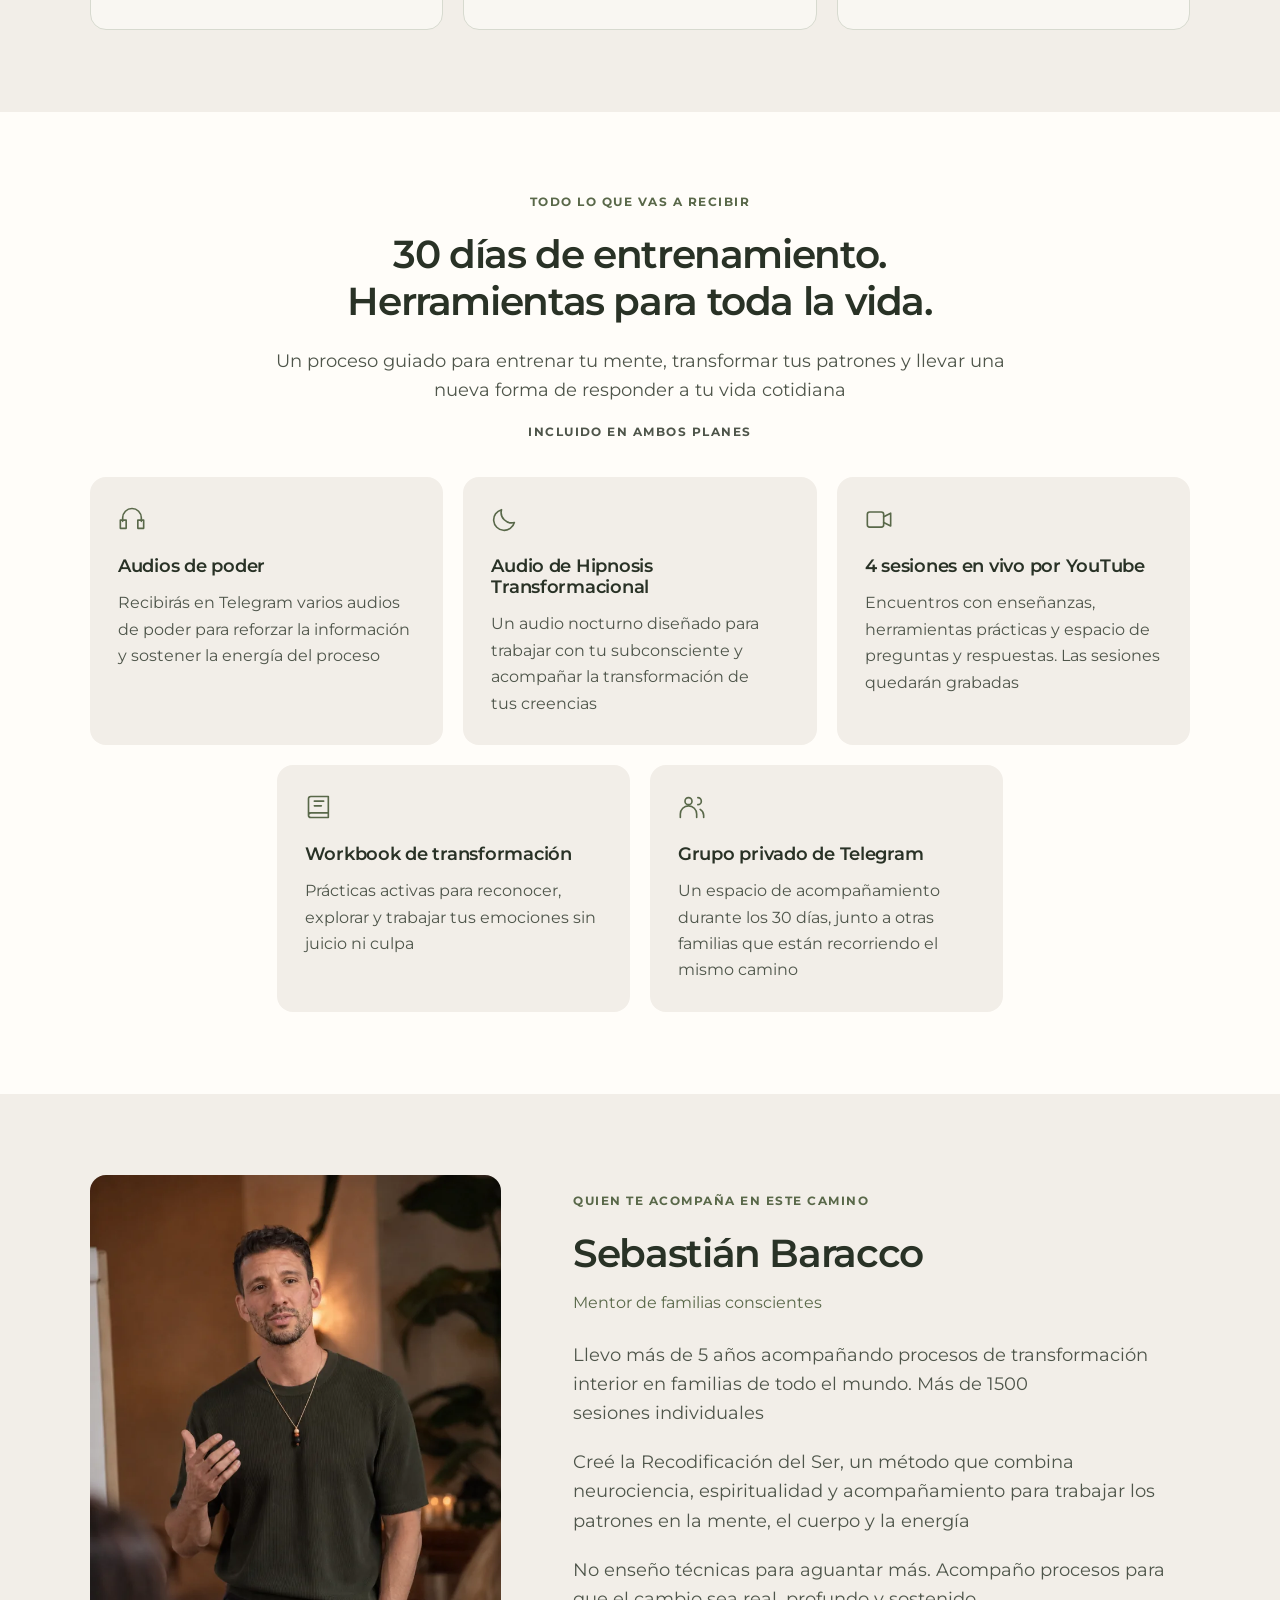
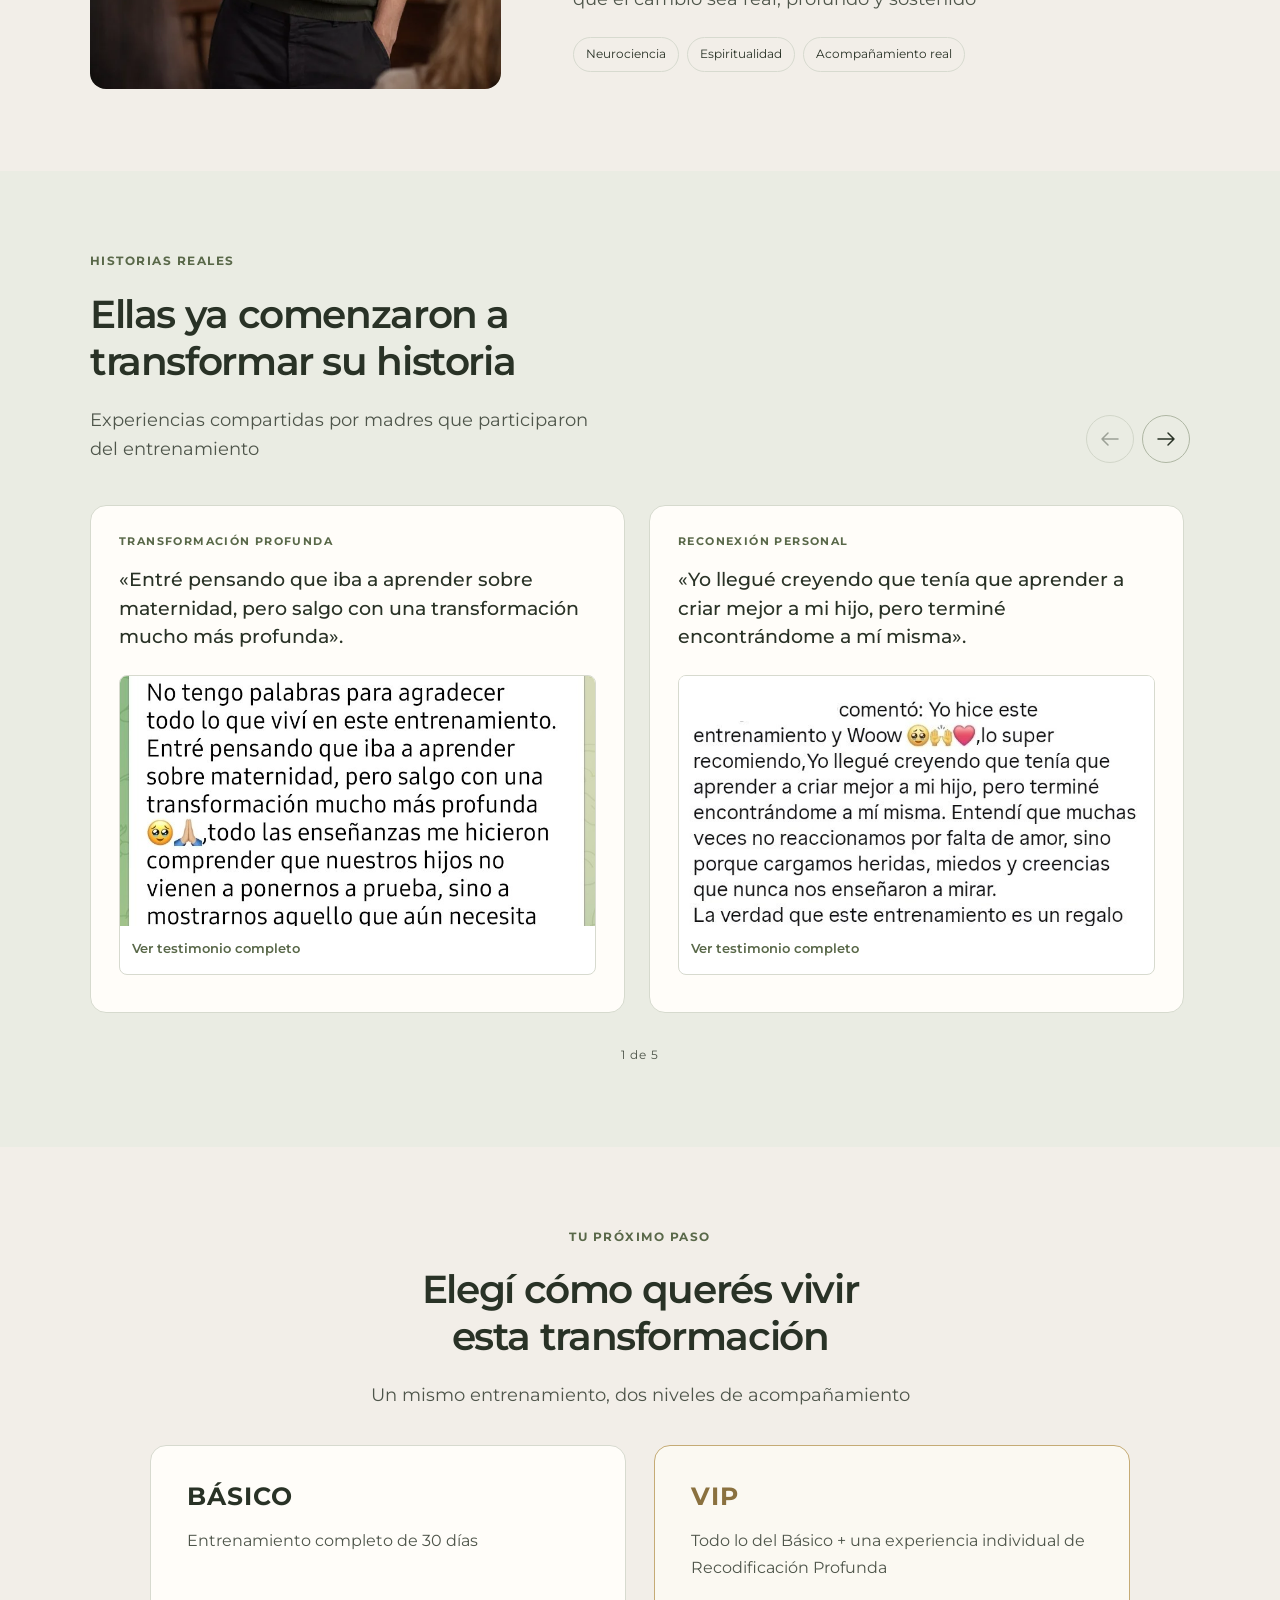
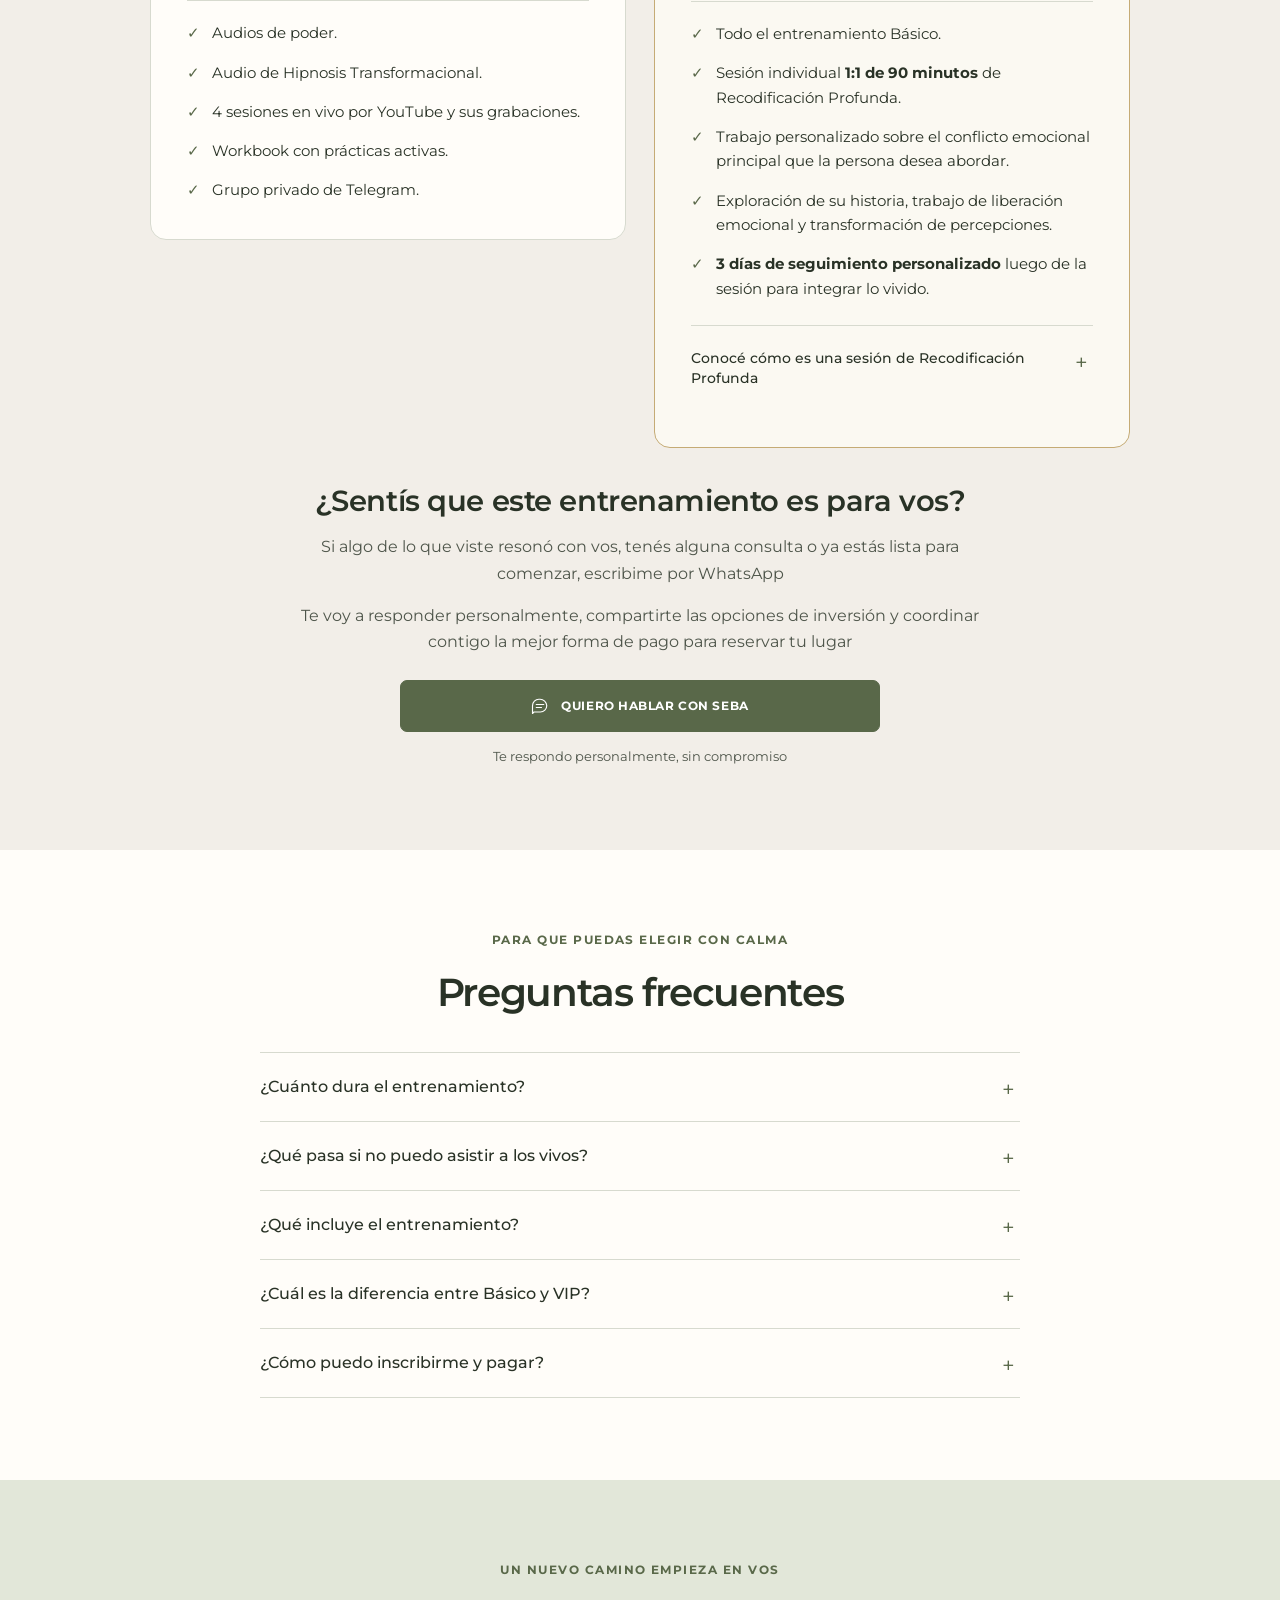
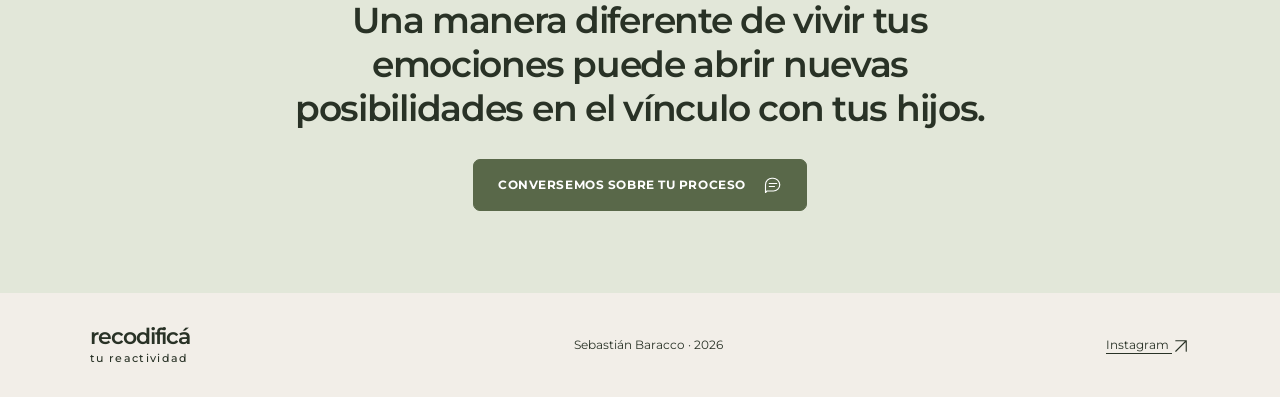
==== commit 71f89359: "Set approved third edition launch to November 25, 2026" ====
--- a/Mi-web/index.html
+++ b/Mi-web/index.html
@@ -36,7 +36,7 @@
     <link rel="icon" href="assets/img/favicon.png" type="image/png" />
     <link rel="apple-touch-icon" href="assets/img/favicon.png" />
     <link rel="stylesheet" href="styles.css?v=tercera-edicion-1" />
-    <script defer src="config.js?v=tercera-edicion-1"></script>
+    <script defer src="config.js?v=tercera-edicion-2"></script>
     <script defer src="script.js?v=tercera-edicion-1"></script>
   </head>
   <body>
@@ -61,8 +61,9 @@
       <section class="hero container" id="hero" aria-labelledby="hero-title">
         <div class="hero-copy">
           <p class="edition">
-            <span class="edition-dot" aria-hidden="true"></span>TERCERA EDICIÓN
-            · INSCRIPCIONES ABIERTAS
+            <span class="edition-dot" aria-hidden="true"></span>3ª EDICIÓN ·
+            COMENZAMOS EL
+            <time id="edition-date" datetime="2026-11-25">25 DE NOVIEMBRE</time>
           </p>
           <h1 id="hero-title">
             Tus hijos no necesitan que seas una madre perfecta.
@@ -829,8 +830,8 @@
               <summary>¿Cuánto dura el entrenamiento?</summary>
               <div class="details-content">
                 <p>
-                  Dura 30 días. La fecha de inicio de esta edición está indicada
-                  en la portada
+                  Dura 30 días. Esta tercera edición comienza el 25 de noviembre
+                  de 2026
                 </p>
               </div>
             </details>
